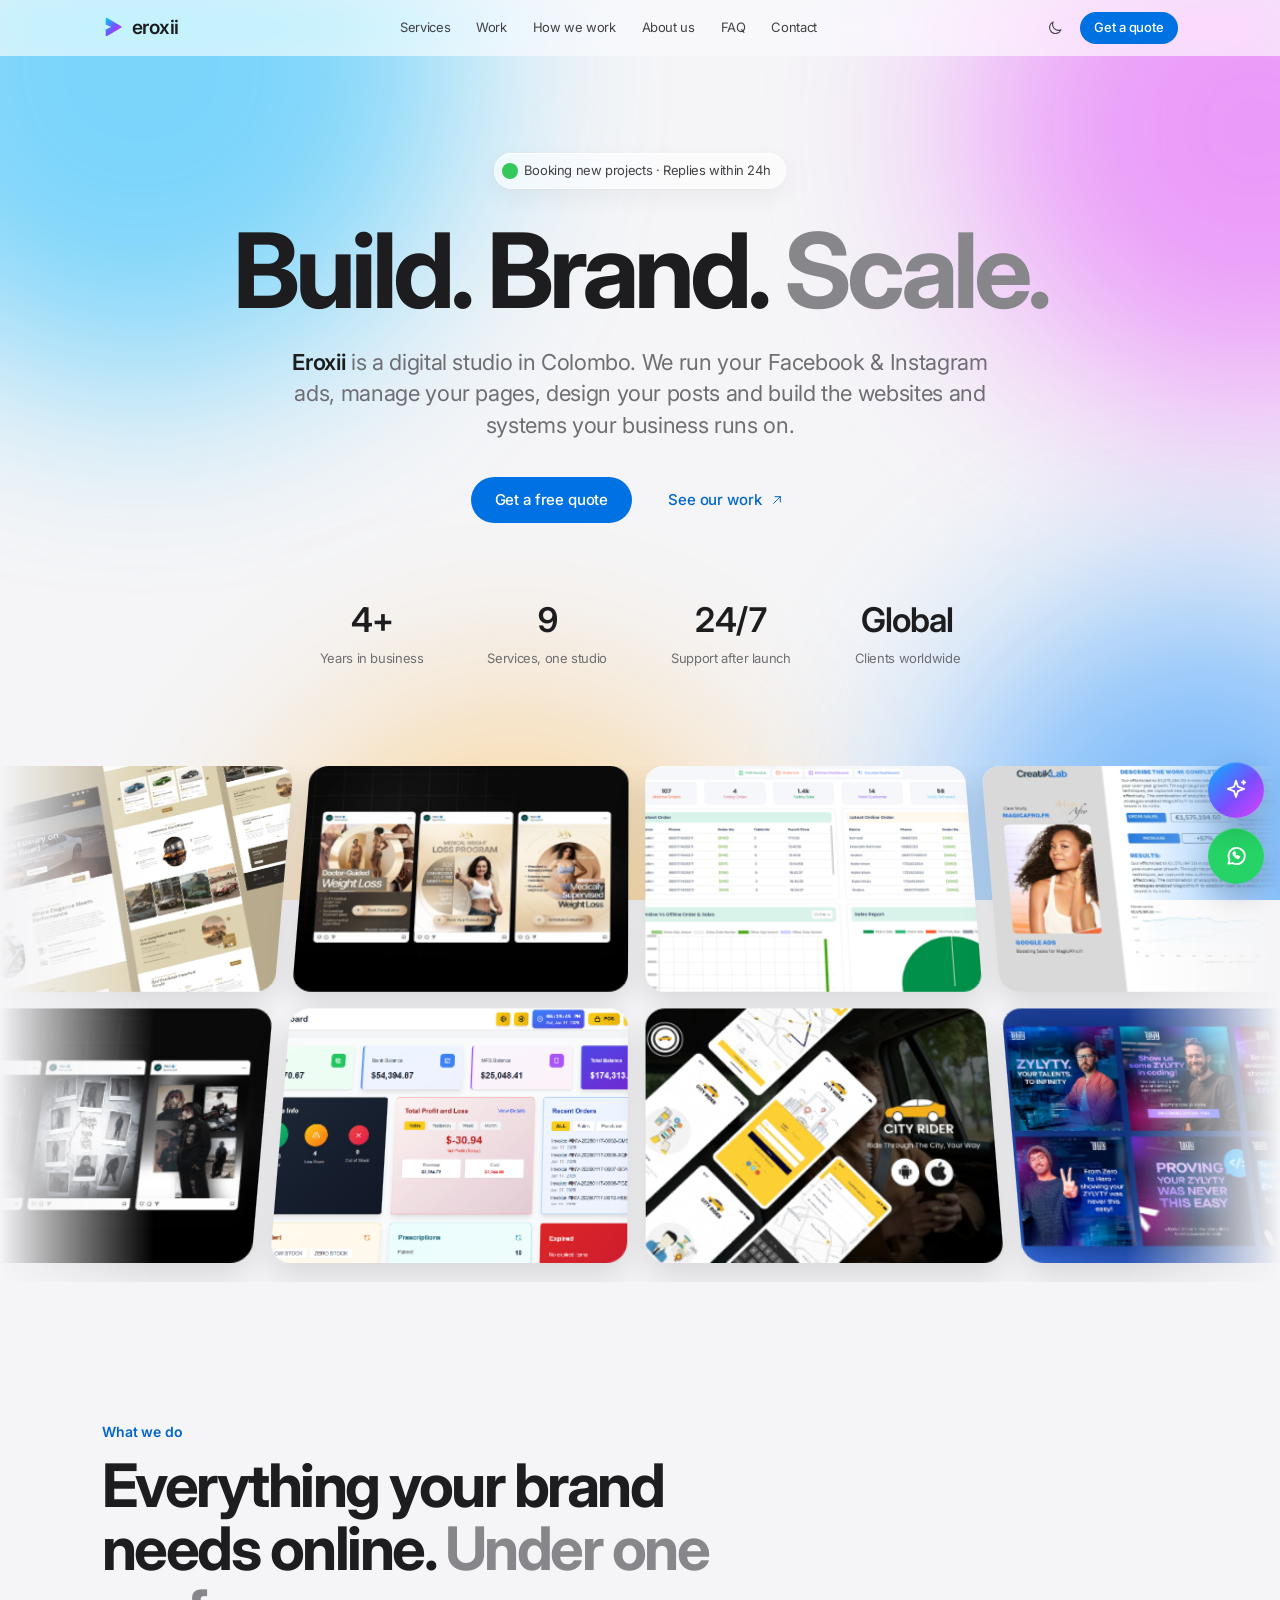
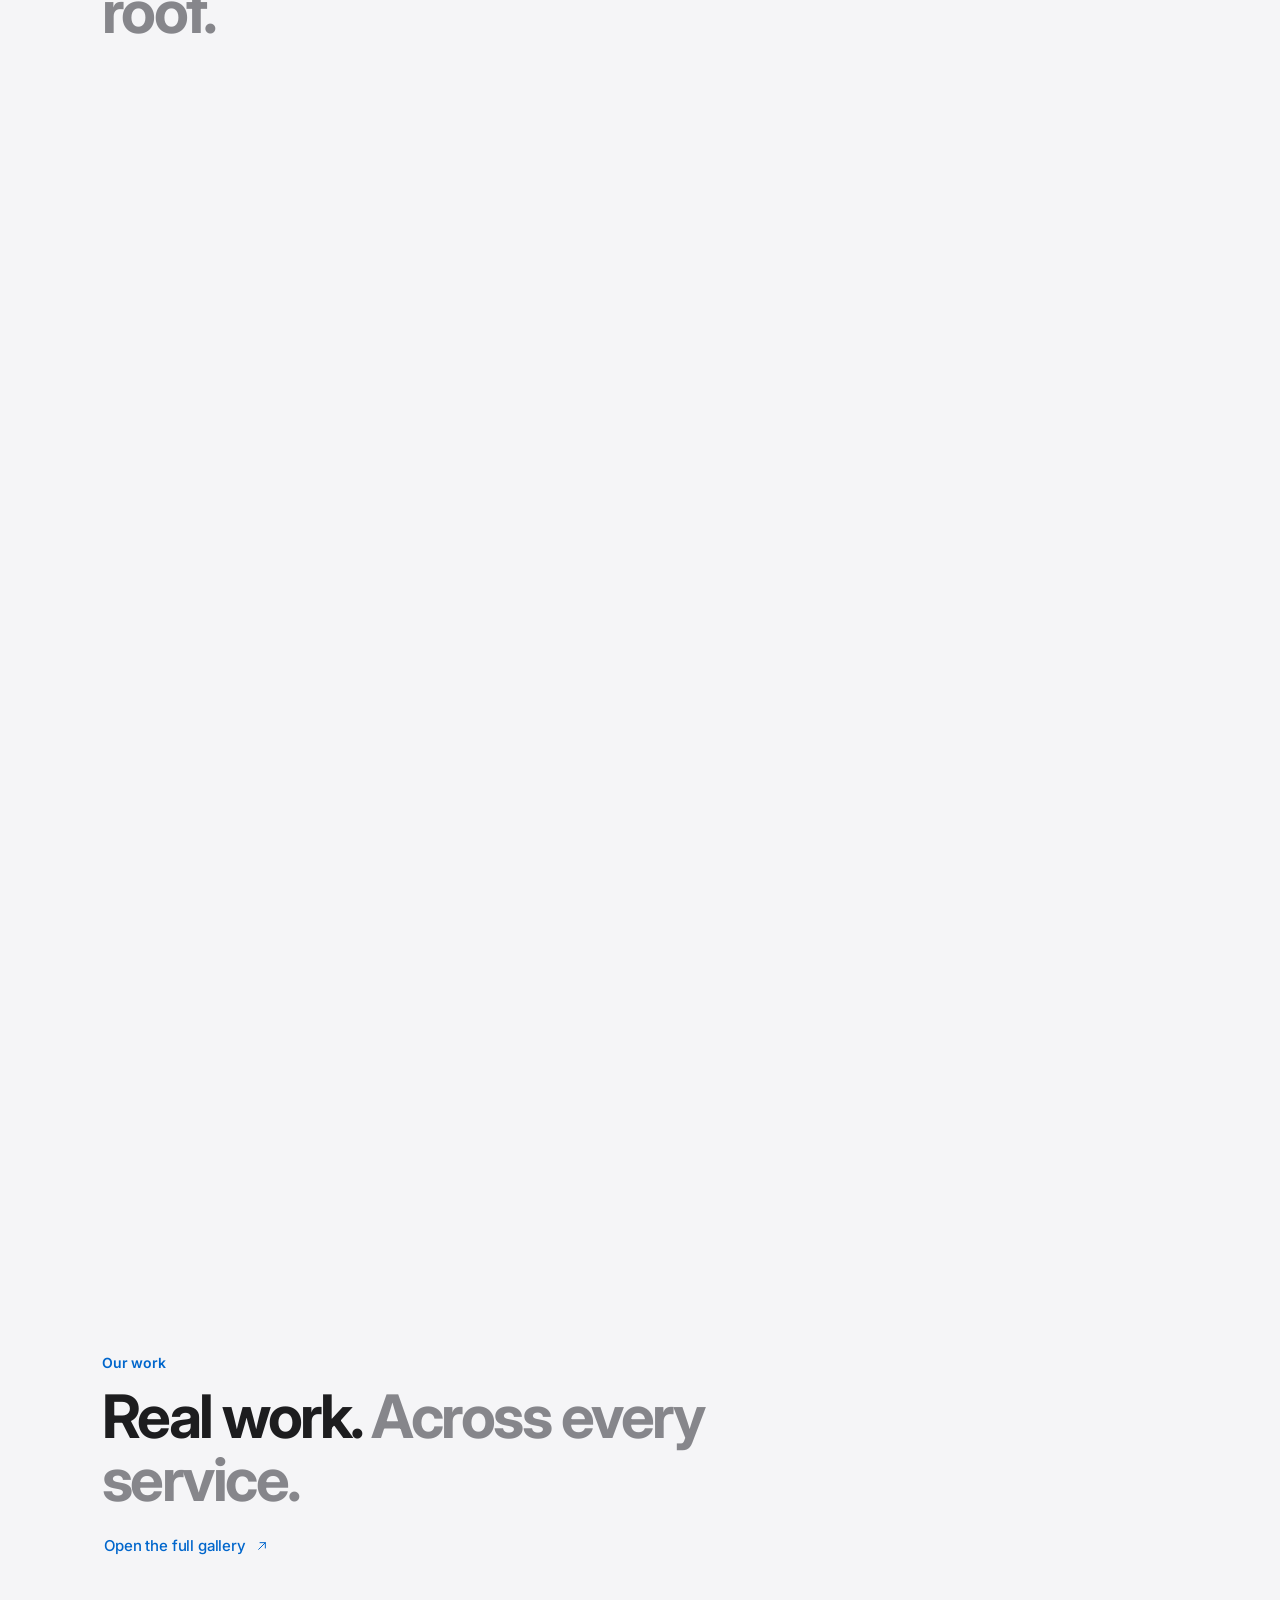
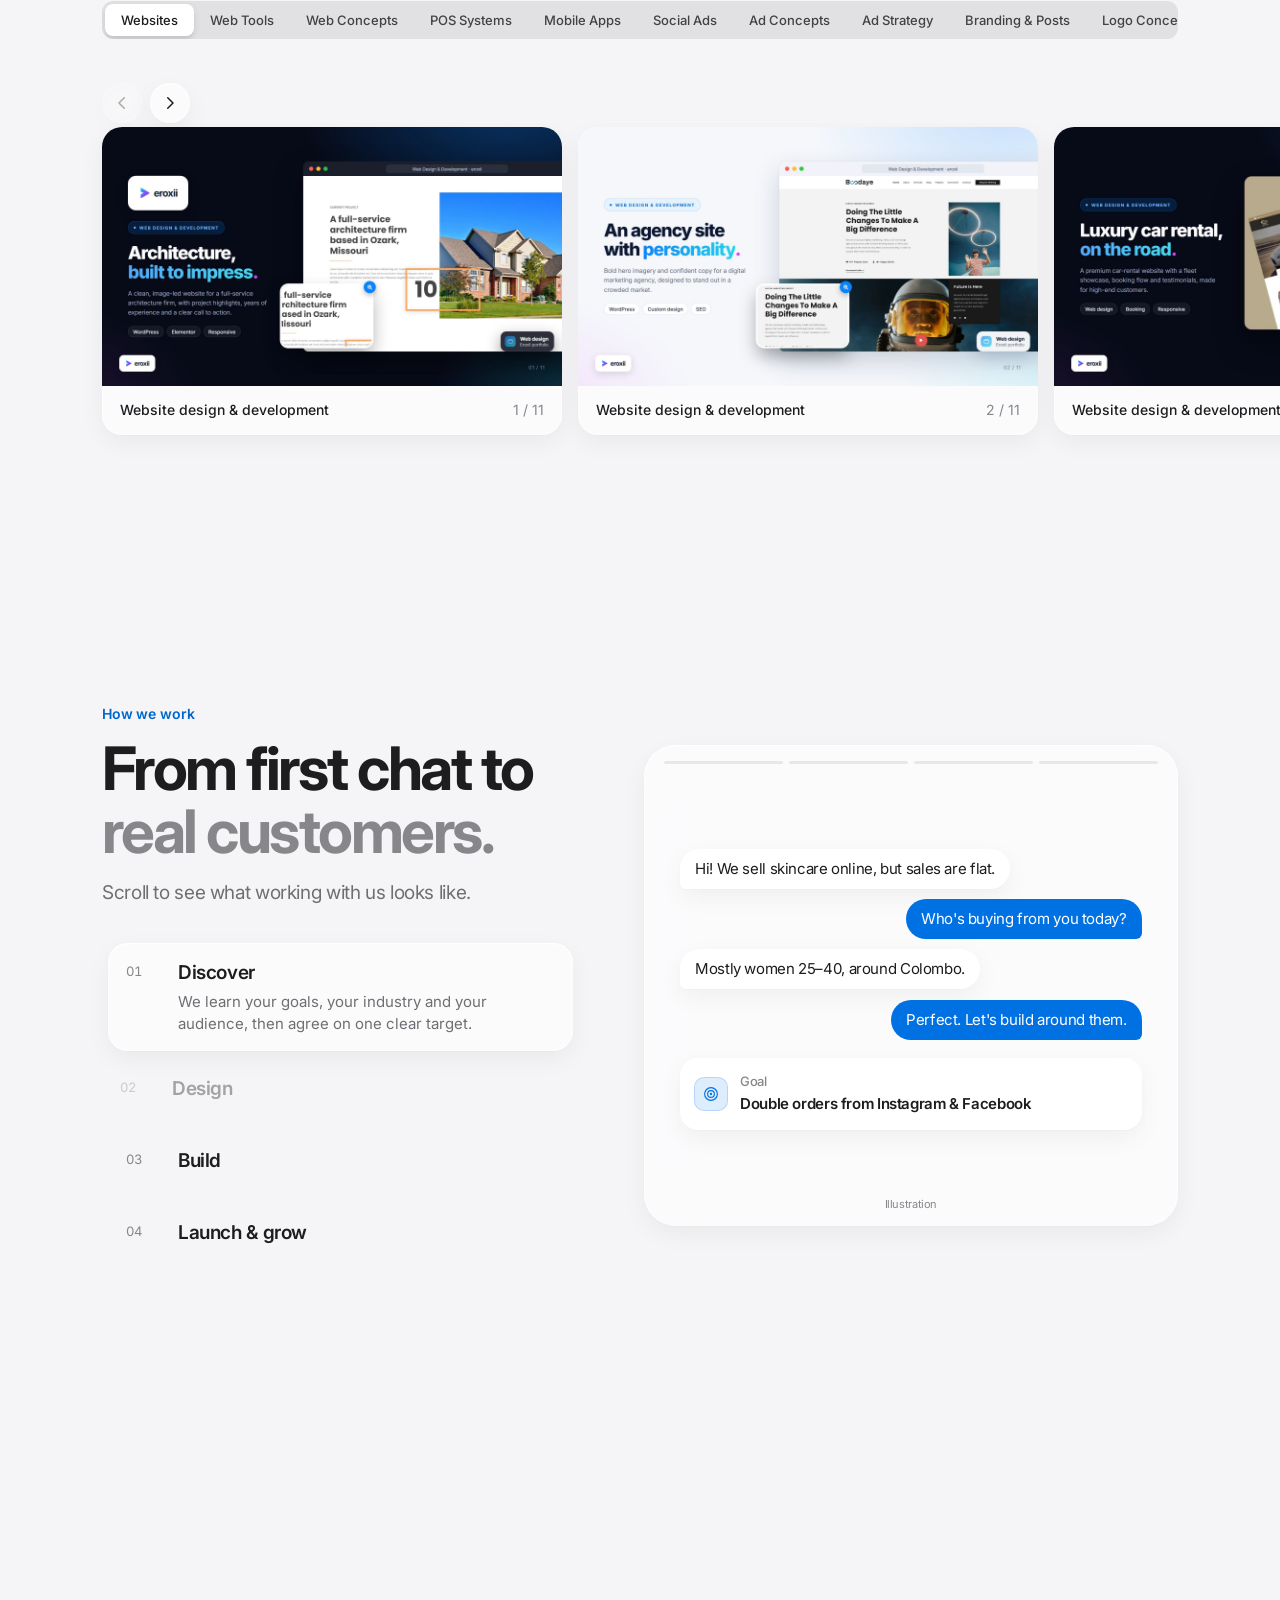
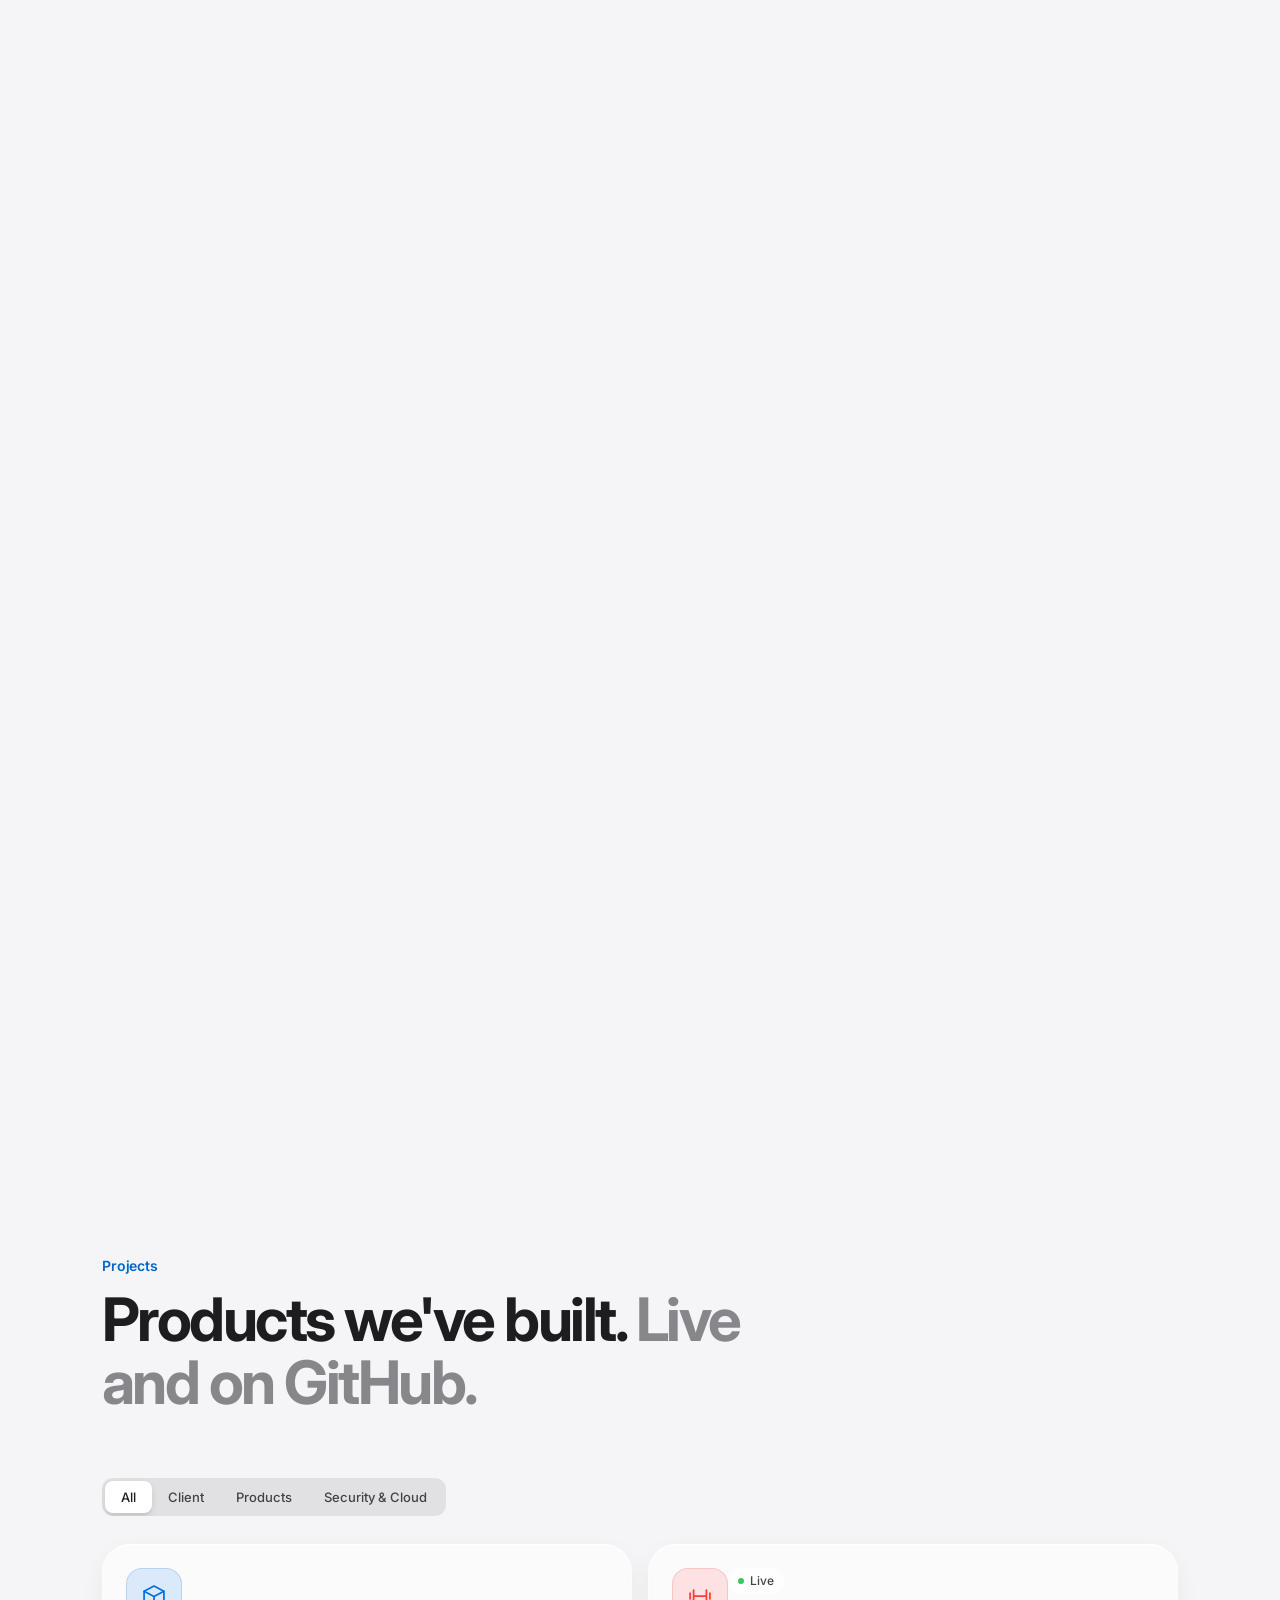
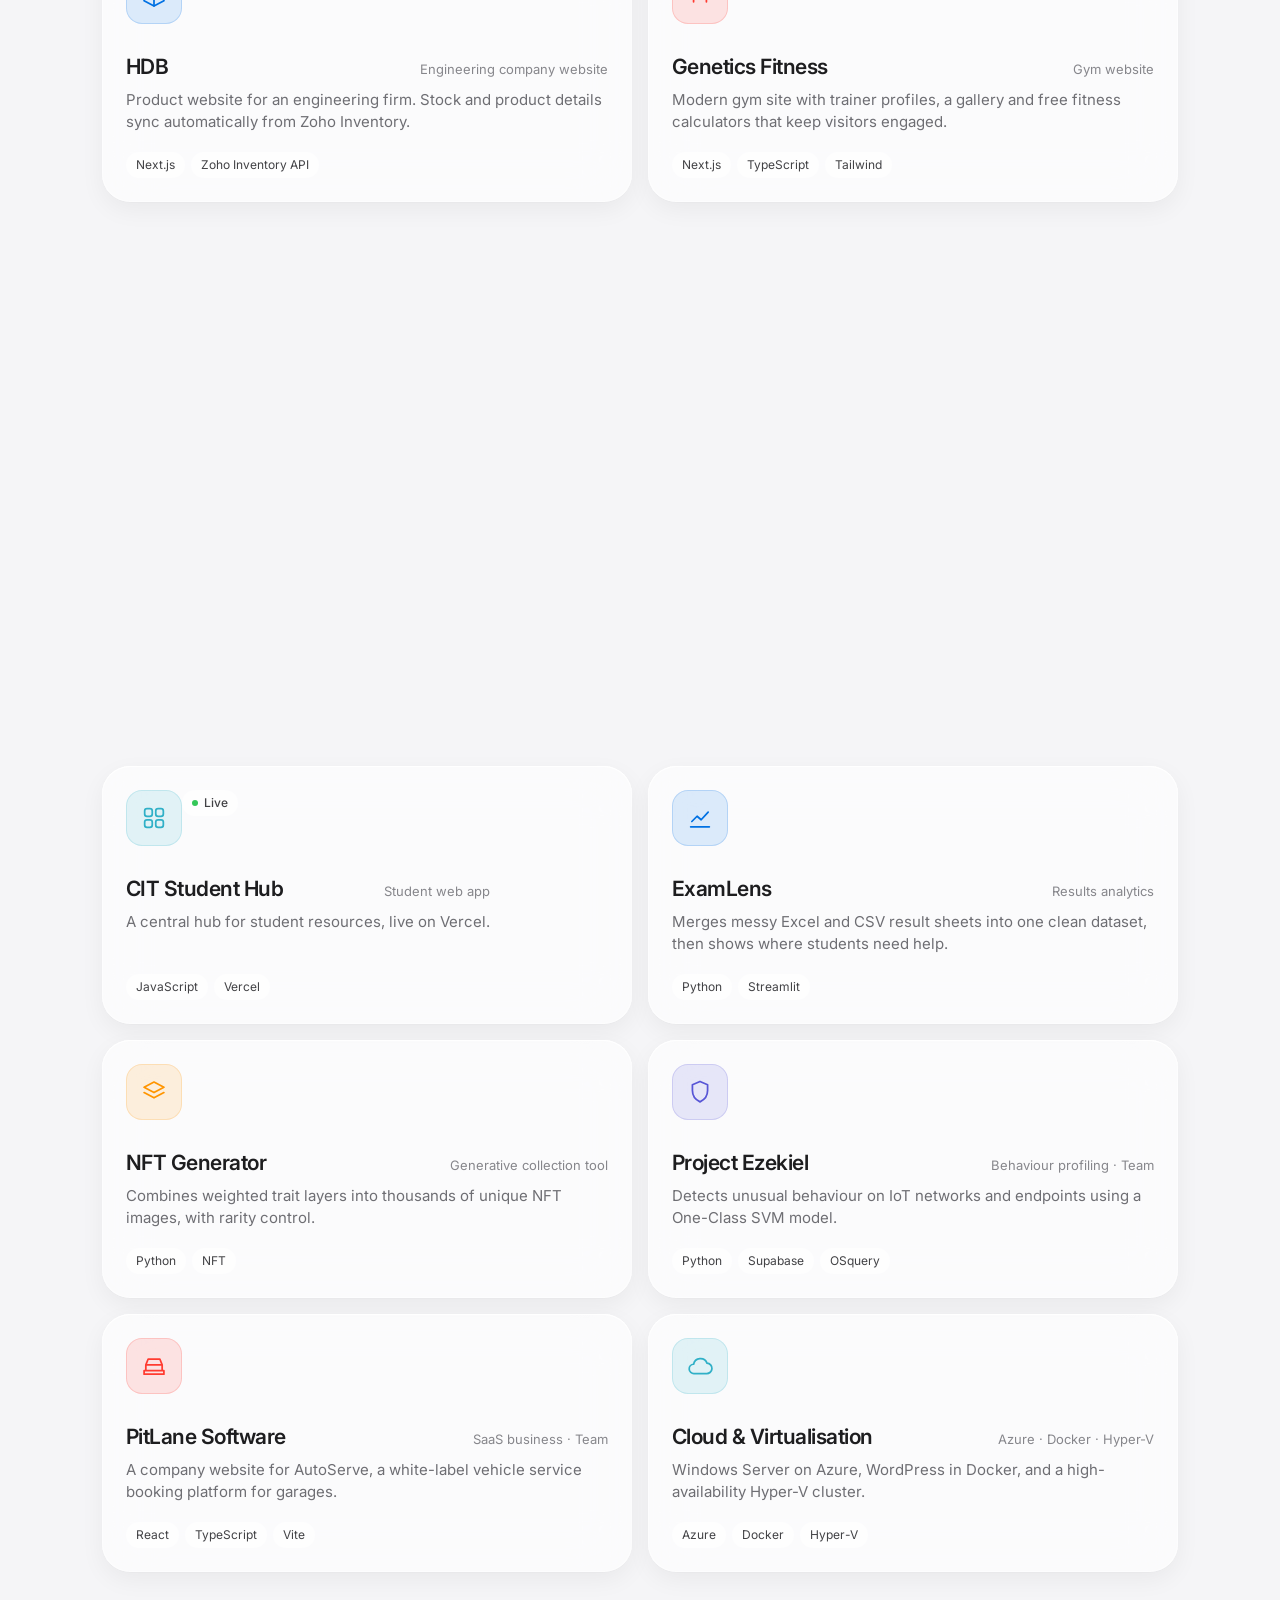
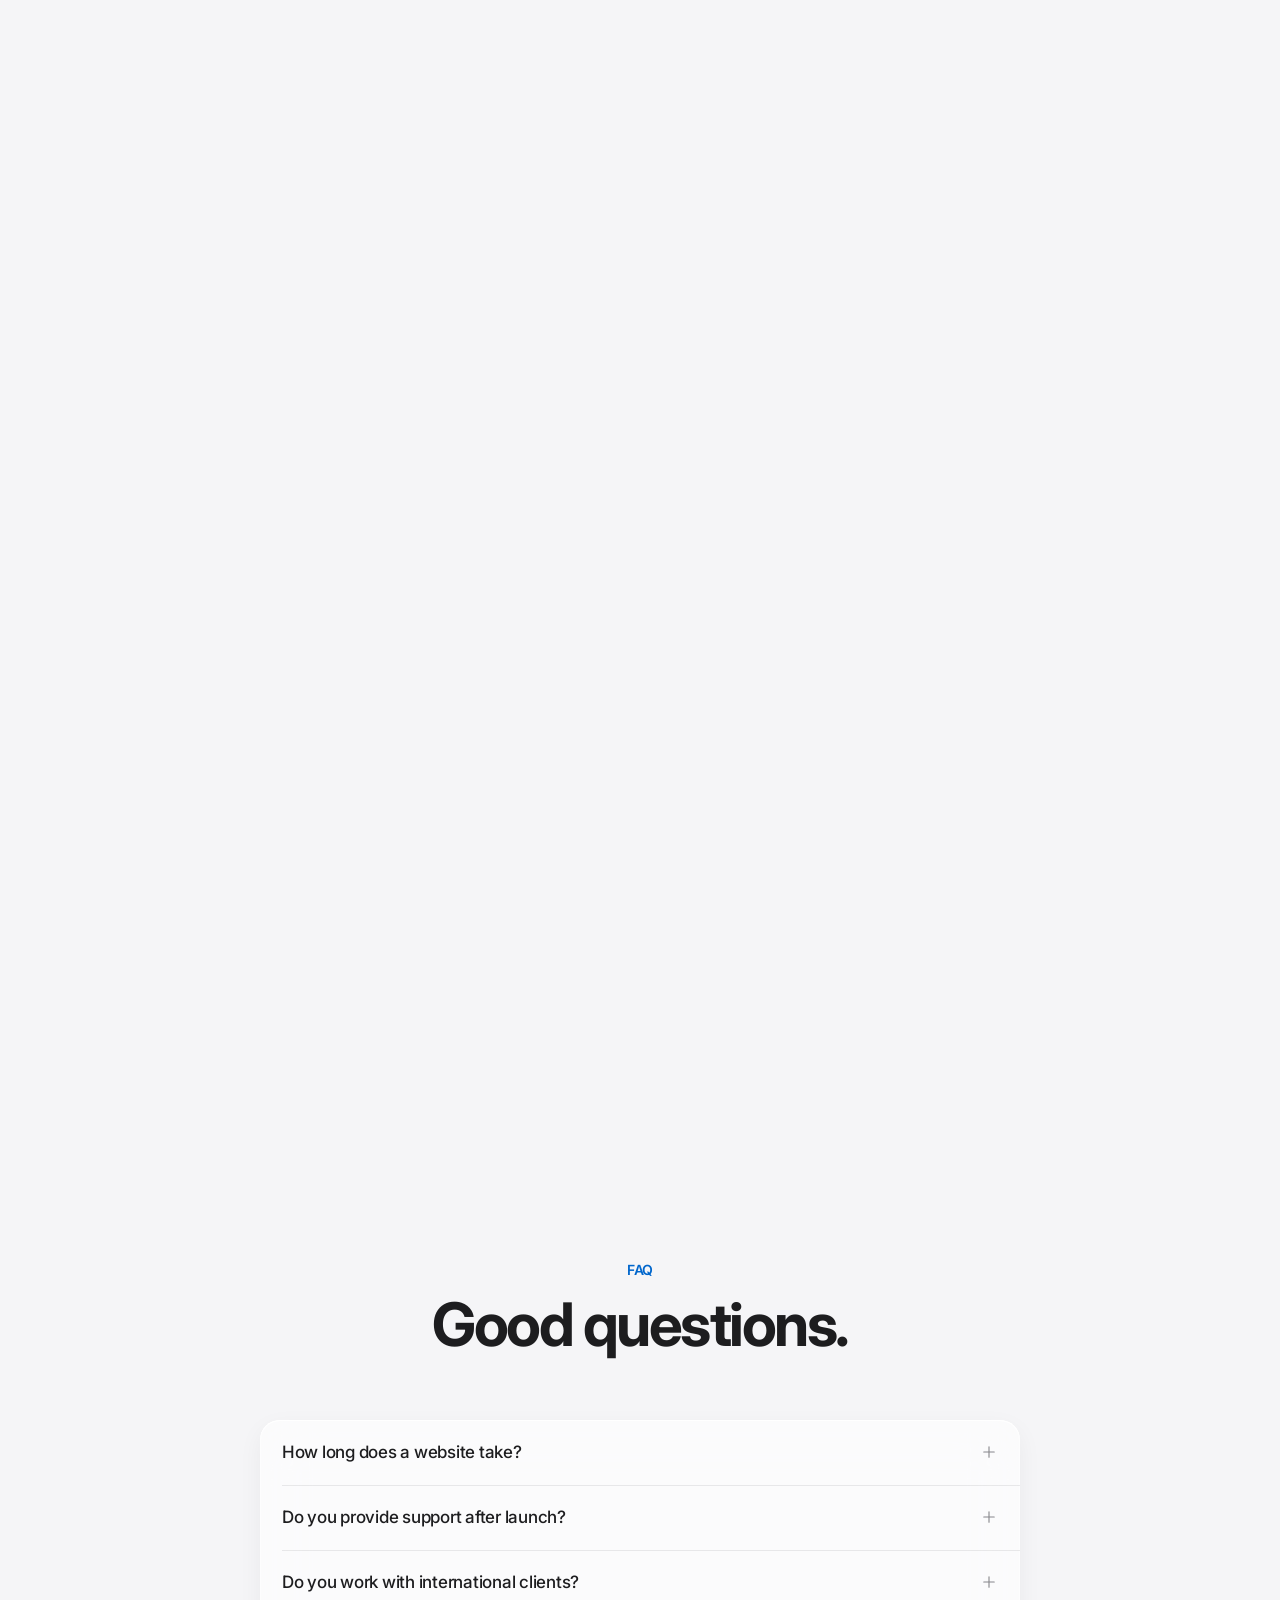
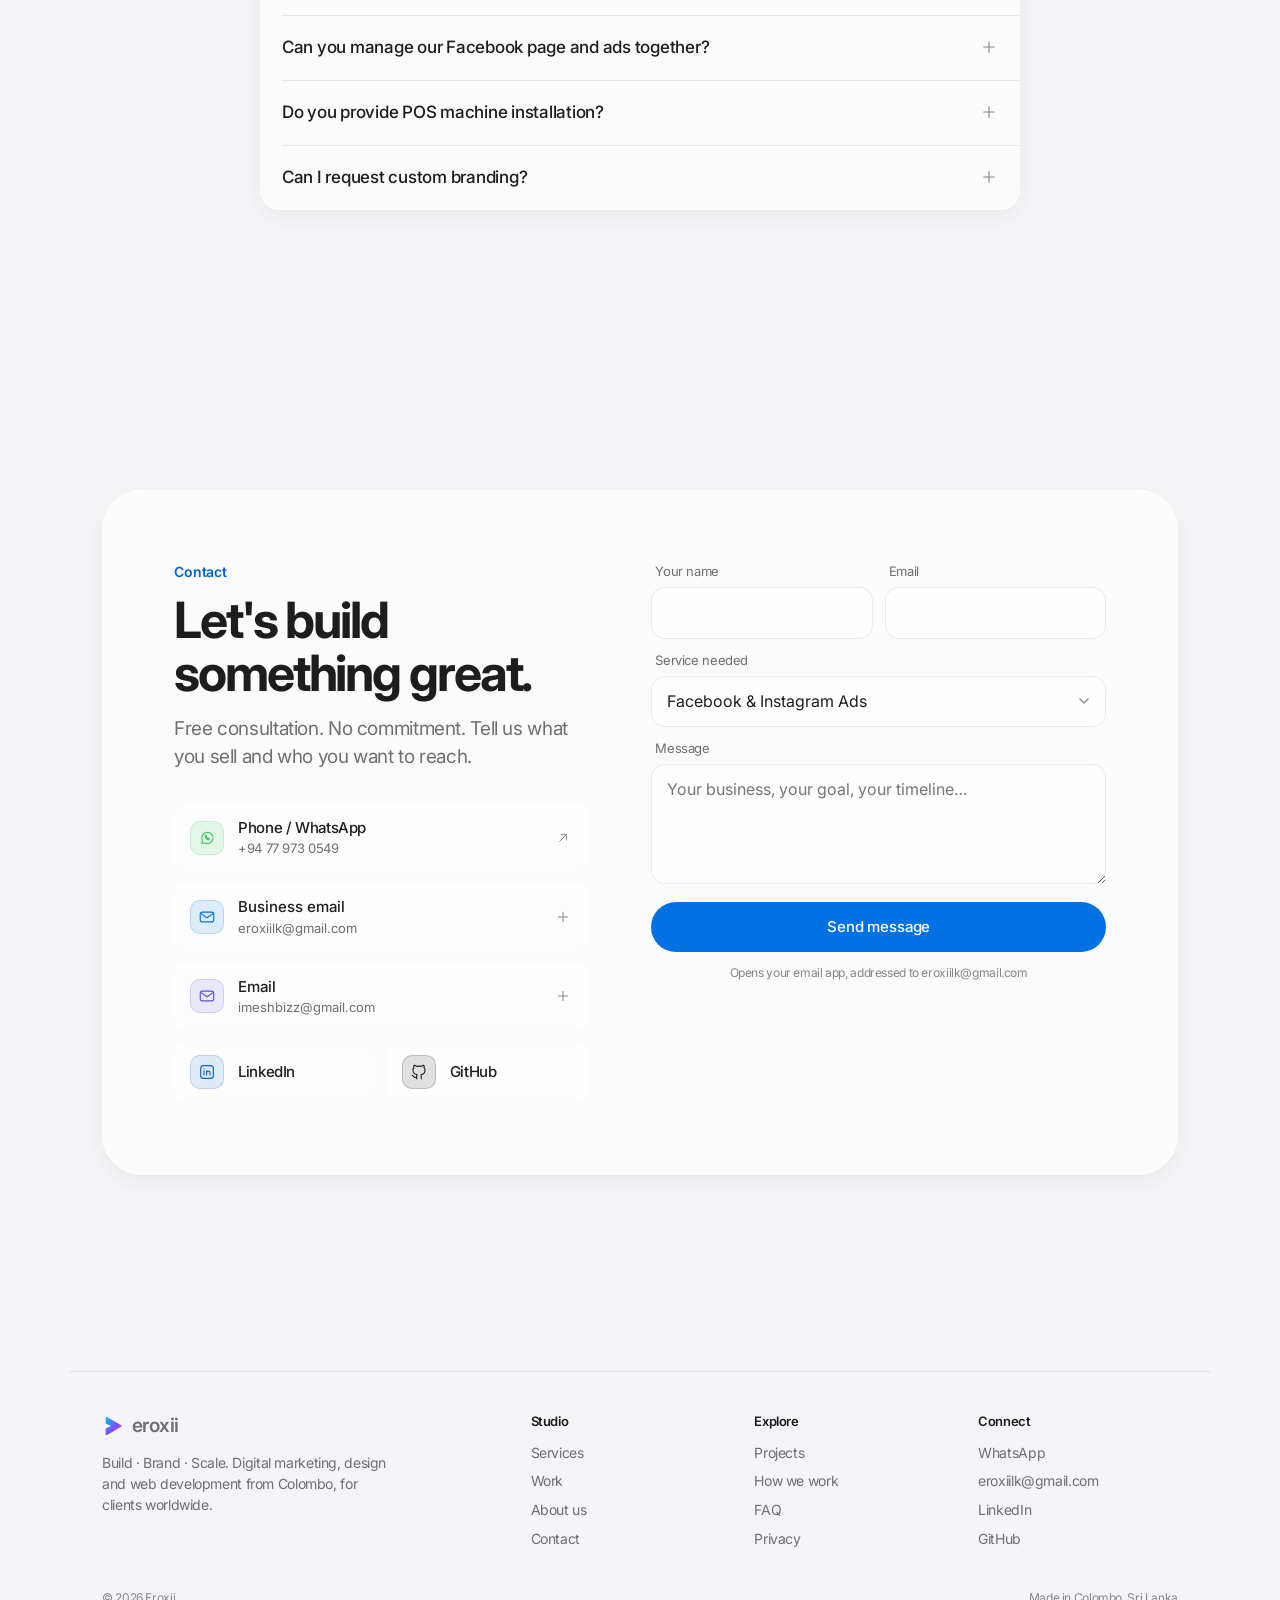
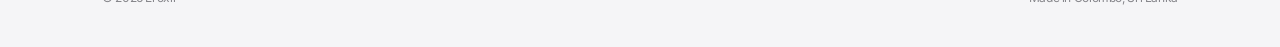
==== index.html @ 6b7e66dc "Use Eroxii as the name across the site; founder details only on About" ====
<!doctype html>
<html lang="en">
<head>
<meta charset="utf-8">
<meta name="viewport" content="width=device-width, initial-scale=1, viewport-fit=cover">
<title>Eroxii — Digital Studio, Colombo</title>
<meta name="description" content="Eroxii Digital Studio. Meta ads, Facebook page management, social media, post design, websites, POS systems and web tools. Colombo, Sri Lanka. Clients worldwide.">
<meta name="theme-color" content="#f5f5f7" media="(prefers-color-scheme: light)">
<meta name="theme-color" content="#000000" media="(prefers-color-scheme: dark)">
<link rel="preconnect" href="https://fonts.googleapis.com">
<link rel="preconnect" href="https://fonts.gstatic.com" crossorigin>
<link href="https://fonts.googleapis.com/css2?family=Inter:wght@400;500;600;700&display=swap" rel="stylesheet">
<link rel="stylesheet" href="assets/site.css">
</head>
<body data-page="index">
<script src="assets/shell.js"></script>
<main id="top">
  <section class="hero" style="padding-bottom:0">
    <div class="wrap">
      <div class="status g r"><span class="dot"></span>Booking new projects · Replies within 24h</div>
      <h1 id="headline" aria-label="Build. Brand. Scale.">Build. Brand. <span class="soft">Scale.</span></h1>
      <p class="lede r" style="--d:4"><b style="color:var(--ink);font-weight:600">Eroxii</b> is a digital studio in Colombo. We run your Facebook &amp; Instagram ads, manage your pages, design your posts and build the websites and systems your business runs on.</p>
      <div class="ctas r" style="--d:5">
        <a href="#contact" class="btn btn-primary">Get a free quote</a>
        <a href="#work" class="btn btn-ghost">See our work <svg class="i"><use href="#i-arrow"/></svg></a>
      </div>
      <div class="trust r" style="--d:6">
        <div><b data-count="4" data-suffix="+">0</b><span>Years in business</span></div>
        <div><b data-count="9">0</b><span>Services, one studio</span></div>
        <div><b>24/7</b><span>Support after launch</span></div>
        <div><b>Global</b><span>Clients worldwide</span></div>
      </div>
    </div>
    <div class="reel r" style="--d:7" aria-hidden="true"><div class="reel-in"><div class="track" id="t1"></div><div class="track rev" id="t2"></div></div></div>
  </section>

  <section id="services">
    <div class="wrap">
      <div class="head">
        <p class="eyebrow r">What we do</p>
        <h2 class="h2 r" style="--d:1">Everything your brand needs online. <span class="soft">Under one roof.</span></h2>
      </div>
      <div class="services" id="svcs"></div>
      <div class="ctas r" style="margin-top:32px"><a class="btn btn-ghost" href="services.html">Explore all services <svg class="i"><use href="#i-arrow"/></svg></a></div>
    </div>
  </section>

  <section id="work" style="padding-bottom:clamp(40px,6vw,80px)">
    <div class="wrap">
      <div class="head" style="margin-bottom:32px">
        <p class="eyebrow r">Our work</p>
        <h2 class="h2 r" style="--d:1">Real work. <span class="soft">Across every service.</span></h2>
        <a class="btn btn-ghost r" style="--d:2;margin:12px 0 0 -22px" href="work.html">Open the full gallery <svg class="i"><use href="#i-arrow"/></svg></a>
      </div>
      <div class="work-bar r" style="--d:2">
        <div class="seg" role="group" aria-label="Work category" id="wseg"><span class="thumb" aria-hidden="true"></span></div>
        <div class="gal-nav"><button class="round g" id="gprev" aria-label="Previous"><svg class="i"><use href="#i-chev-l"/></svg></button><button class="round g" id="gnext" aria-label="Next"><svg class="i"><use href="#i-chev-r"/></svg></button></div>
      </div>
      <div class="subseg" id="subseg" role="group" aria-label="Industry"></div>
    </div>
    <div class="gal" id="gal" tabindex="0" aria-label="Work gallery"></div>
  </section>

  <section id="process" class="proc" style="padding:0">
    <div class="proc-stick">
      <div class="wrap proc-grid">
        <div>
          <div class="head" style="margin-bottom:0">
            <p class="eyebrow">How we work</p>
            <h2 class="h2">From first chat to <span class="soft">real customers.</span></h2>
            <p class="sub">Scroll to see what working with us looks like.</p>
          </div>
          <div class="psteps" id="psteps">
            <button class="pstep on" data-s="0"><span class="n">01</span><div><h4>Discover</h4><p>We learn your goals, your industry and your audience, then agree on one clear target.</p></div></button>
            <button class="pstep" data-s="1"><span class="n">02</span><div><h4>Design</h4><p>Brand look, posts, ad creatives and page layouts, all shaped for your customer.</p></div></button>
            <button class="pstep" data-s="2"><span class="n">03</span><div><h4>Build</h4><p>Websites, POS systems, tracking and campaigns, built properly and tested before launch.</p></div></button>
            <button class="pstep" data-s="3"><span class="n">04</span><div><h4>Launch &amp; grow</h4><p>We go live, watch the numbers and keep optimising every month.</p></div></button>
          </div>
        </div>

        <div class="device g" id="device" aria-hidden="true">
          <div class="bars"><i><b></b></i><i><b></b></i><i><b></b></i><i><b></b></i></div>

          <div class="layer on" data-s="0">
            <div class="chat">
              <div class="bub them pop" style="--i:0">Hi! We sell skincare online, but sales are flat.</div>
              <div class="bub me pop" style="--i:1">Who's buying from you today?</div>
              <div class="bub them pop" style="--i:2">Mostly women 25–40, around Colombo.</div>
              <div class="bub me pop" style="--i:3">Perfect. Let's build around them.</div>
              <div class="goal pop" style="--i:4"><span class="ic sm" style="--c:var(--blue)"><svg class="i"><use href="#i-target"/></svg></span><div><b>Goal</b><span>Double orders from Instagram &amp; Facebook</span></div></div>
            </div>
          </div>

          <div class="layer" data-s="1">
            <div class="dz">
              <div class="mock">
                <div style="display:flex;gap:6px;align-items:center"><span class="sk paint" style="--to:var(--pink);--i:0;width:16px;height:16px;border-radius:50%"></span><span class="sk" style="width:50%;height:8px"></span></div>
                <div class="sk img paint" style="--to:linear-gradient(135deg,#ffd1dc,#ff9fb5);--i:1;background-image:none"></div>
                <span class="sk paint" style="--to:var(--ink);--i:2;width:80%"></span>
                <span class="sk" style="width:60%"></span>
                <span class="sk cta paint" style="--to:var(--pink);--i:3"></span>
              </div>
              <div class="mock site">
                <div style="display:flex;gap:6px"><span class="sk paint" style="--to:var(--ink);--i:1;width:18%"></span><span class="sk" style="width:12%;margin-left:auto"></span><span class="sk" style="width:12%"></span></div>
                <div class="sk img paint" style="--to:#ffe4ea;--i:2"></div>
                <span class="sk paint" style="--to:var(--ink);--i:3;width:70%;height:14px"></span>
                <span class="sk cta paint" style="--to:var(--blue);--i:4;width:34%"></span>
                <div class="row3"><span class="sk paint" style="--to:#ffd1dc;--i:5"></span><span class="sk paint" style="--to:#ffe8c7;--i:6"></span><span class="sk paint" style="--to:#d9ecff;--i:7"></span></div>
              </div>
            </div>
            <div class="swatches">
              <i class="pop" style="--c:#ff2d55;--i:3"></i><i class="pop" style="--c:#ffd1dc;--i:3.4"></i><i class="pop" style="--c:#1d1d1f;--i:3.8"></i><i class="pop" style="--c:#0071e3;--i:4.2"></i>
              <span class="pop" style="--i:4.6">Aa</span><em class="pop" style="--i:5">Brand kit ready</em>
            </div>
          </div>

          <div class="layer" data-s="2">
            <div class="bz">
              <div class="code">
                <span class="ln" style="--i:0;--w:46%;--c:#ff7ab2"></span><span class="ln" style="--i:1;--w:72%;--c:#6bdfff"></span>
                <span class="ln" style="--i:2;--w:58%;--c:#d9c97c"></span><span class="ln" style="--i:3;--w:84%;--c:#a167e6"></span>
                <span class="ln" style="--i:4;--w:38%;--c:#6bdfff"></span><span class="ln" style="--i:5;--w:66%;--c:#ff7ab2"></span>
                <span class="ln" style="--i:6;--w:52%;--c:#7ddc8a"></span><span class="ln" style="--i:7;--w:76%;--c:#d9c97c"></span>
                <span class="ln" style="--i:8;--w:44%;--c:#a167e6"></span><span class="ln" style="--i:9;--w:62%;--c:#6bdfff"></span>
              </div>
              <div class="checks">
                <div class="ck" style="--i:0"><span class="c" style="--i:0"><svg class="i"><use href="#i-check"/></svg></span>Mobile-ready site</div>
                <div class="ck" style="--i:1"><span class="c" style="--i:1"><svg class="i"><use href="#i-check"/></svg></span>Meta Pixel live</div>
                <div class="ck" style="--i:2"><span class="c" style="--i:2"><svg class="i"><use href="#i-check"/></svg></span>Fast &amp; secure</div>
                <div class="ck" style="--i:3"><span class="c" style="--i:3"><svg class="i"><use href="#i-check"/></svg></span>Ads approved</div>
              </div>
            </div>
            <div class="prog"><b></b></div>
          </div>

          <div class="layer" data-s="3">
            <div class="notif pop" style="--i:0"><span class="ic sm" style="--c:var(--green)"><svg class="i"><use href="#i-bag"/></svg></span><div class="t"><b>New order</b><span>Rs 8,400 · from your Instagram ad</span></div><em>now</em></div>
            <div class="notif pop" style="--i:1"><span class="ic sm" style="--c:var(--blue)"><svg class="i"><use href="#i-chat"/></svg></span><div class="t"><b>New message</b><span>"Do you deliver to Kandy?"</span></div><em>1m</em></div>
            <div class="chartc pop" style="--i:0">
              <div class="top"><b id="grow">+0%</b><span>Orders this month</span></div>
              <svg viewBox="0 0 300 90" preserveAspectRatio="none"><path class="a" d="M0 80 C40 78 60 70 90 66 S150 58 180 44 S240 24 300 8 V90 H0Z"/><path class="l" d="M0 80 C40 78 60 70 90 66 S150 58 180 44 S240 24 300 8"/></svg>
            </div>
          </div>
          <p class="dev-label">Illustration</p>
        </div>
      </div>
    </div>
  </section>

  <section id="projects">
    <div class="wrap">
      <div class="head">
        <p class="eyebrow r">Projects</p>
        <h2 class="h2 r" style="--d:1">Products we've built. <span class="soft">Live and on GitHub.</span></h2>
      </div>
      <div class="seg r" role="group" aria-label="Filter projects" id="pseg"><span class="thumb" aria-hidden="true"></span>
        <button aria-pressed="true" data-f="all">All</button><button aria-pressed="false" data-f="client">Client</button><button aria-pressed="false" data-f="product">Products</button><button aria-pressed="false" data-f="security">Security &amp; Cloud</button>
      </div>
      <div class="work" id="grid"></div>
    </div>
  </section>

  <section id="about">
    <div class="wrap about">
      <div class="about-text">
        <p class="eyebrow r">About</p>
        <h2 class="h2 r" style="--d:1">Marketing sense. <span class="soft">Engineering discipline.</span></h2>
        <p class="r" style="--d:2" >Since 2021 I've worked directly with business owners. <strong>I plan and run their ad campaigns, manage their pages, design their content and build their websites and systems.</strong> Every project runs from the first call through delivery and ongoing support.</p>
        <p class="r" style="--d:3">Security is built into every project, so <strong>everything we ship is fast, secure and built to last.</strong></p>
        <div class="r" style="--d:4;margin-top:32px">
          <p class="group-label">Toolkit</p>
          <div class="skills" id="skills"></div>
        </div>
      </div>
      <div>
        <p class="group-label r">Experience</p>
        <div class="group g r" style="--d:1">
          <div class="row"><span class="ic sm" style="--c:var(--blue)"><svg class="i"><use href="#i-target"/></svg></span><div class="t"><b>Eroxii studio</b><span>Digital marketing &amp; web solutions</span></div><span class="v">2021 – Now</span></div>
        </div>
        <p class="group-label r">Based in</p>
        <div class="group g r" style="--d:3">
          <div class="row"><span class="ic sm" style="--c:var(--green)"><svg class="i"><use href="#i-pin"/></svg></span><div class="t"><b>Colombo, Sri Lanka</b><span>Working with clients worldwide</span></div><span class="v">GMT+5:30</span></div>
        </div>
        <a class="group g r" style="--d:4;display:flex;align-items:center;gap:14px;padding:12px 16px" href="about.html#team-section">
          <img src="images/logo.png" alt="" width="52" height="52" style="width:52px;height:52px;border-radius:50%;object-fit:cover">
          <div class="t" style="flex:1"><b style="display:block;font-size:15px;font-weight:600">Meet the team</b><span style="font-size:13px;color:var(--muted)">The people behind Eroxii</span></div>
          <svg class="i" style="width:18px;height:18px;color:var(--faint)"><use href="#i-arrow"/></svg>
        </a>
      </div>
    </div>
  </section>

  <section id="faq">
    <div class="wrap">
      <div class="head center">
        <p class="eyebrow r">FAQ</p>
        <h2 class="h2 r" style="--d:1">Good questions.</h2>
      </div>
      <div class="faq g r" style="--d:2" id="faqs"></div>
    </div>
  </section>

  <section id="contact">
    <div class="wrap">
      <div class="contact g r">
        <div>
          <p class="eyebrow">Contact</p>
          <h2 class="h2">Let's build something great.</h2>
          <p class="sub">Free consultation. No commitment. Tell us what you sell and who you want to reach.</p>
          <div class="tiles">
            <a class="tile" href="https://wa.me/94779730549" target="_blank" rel="noopener"><span class="ic sm" style="--c:var(--green)"><svg class="i"><use href="#i-wa"/></svg></span><div class="t"><b>Phone / WhatsApp</b><span>+94 77 973 0549</span></div><svg class="i"><use href="#i-arrow"/></svg></a>
            <button class="tile" data-copy="eroxiilk@gmail.com"><span class="ic sm" style="--c:var(--blue)"><svg class="i"><use href="#i-mail"/></svg></span><div class="t"><b>Business email</b><span>eroxiilk@gmail.com</span></div><svg class="i"><use href="#i-plus"/></svg></button>
            <button class="tile" data-copy="imeshbizz@gmail.com"><span class="ic sm" style="--c:var(--indigo)"><svg class="i"><use href="#i-mail"/></svg></span><div class="t"><b>Email</b><span>imeshbizz@gmail.com</span></div><svg class="i"><use href="#i-plus"/></svg></button>
            <div style="display:grid;grid-template-columns:1fr 1fr;gap:10px">
              <a class="tile" href="https://www.linkedin.com/in/imesh-samintha/" target="_blank" rel="noopener"><span class="ic sm" style="--c:#0a66c2"><svg class="i"><use href="#i-in"/></svg></span><div class="t"><b>LinkedIn</b></div></a>
              <a class="tile" href="https://github.com/imalk22" target="_blank" rel="noopener"><span class="ic sm" style="--c:var(--ink)"><svg class="i"><use href="#i-gh"/></svg></span><div class="t"><b>GitHub</b></div></a>
            </div>
          </div>
        </div>
        <form id="form" novalidate>
          <div class="two">
            <div class="field"><label for="f-name">Your name</label><input id="f-name" name="name" autocomplete="name" required></div>
            <div class="field"><label for="f-email">Email</label><input id="f-email" name="email" type="email" autocomplete="email" required></div>
          </div>
          <div class="field"><label for="f-svc">Service needed</label>
            <select id="f-svc" name="service"></select></div>
          <div class="field"><label for="f-msg">Message</label><textarea id="f-msg" name="message" placeholder="Your business, your goal, your timeline…" required></textarea></div>
          <button class="btn btn-primary" type="submit">Send message</button>
          <p class="note">Opens your email app, addressed to eroxiilk@gmail.com</p>
        </form>
      </div>
    </div>
  </section>
</main>

<div class="scrim" id="scrim"></div>
<div class="sheet" id="sheet" role="dialog" aria-modal="true" aria-labelledby="sheetTitle"></div>
<div class="lb" id="lb" role="dialog" aria-modal="true" aria-label="Image viewer">
  <button class="round x" id="lbx" aria-label="Close"><svg class="i"><use href="#i-x"/></svg></button>
  <button class="round prev" id="lbp" aria-label="Previous image"><svg class="i"><use href="#i-chev-l"/></svg></button>
  <button class="round next" id="lbn" aria-label="Next image"><svg class="i"><use href="#i-chev-r"/></svg></button>
  <figure><img id="lbimg" alt=""><figcaption id="lbcap"></figcaption></figure>
</div>
<script src="assets/data.js"></script>
<script>
/* Headline word reveal */
(function split(node){[...node.childNodes].forEach(n=>{if(n.nodeType===3){const f=document.createDocumentFragment();n.textContent.split(/(\s+)/).forEach(w=>{
  if(!w.trim()){f.append(w);return}const s=document.createElement("span");s.className="word";s.setAttribute("aria-hidden","true");s.textContent=w;f.append(s)});n.replaceWith(f)}else split(n)})})($("#headline"));
$$("#headline .word").forEach((w,i)=>w.style.transitionDelay=(120+i*110)+"ms");

/* Render */
const reel=(el,list)=>el.innerHTML=[...list,...list].map(f=>`<img src="images/${f}" alt="" loading="lazy" decoding="async">`).join("");
reel($("#t1"),REEL1);reel($("#t2"),REEL2);
$("#svcs").innerHTML=SERVICES.map((s,i)=>`<article class="svc g r" style="--d:${i%3}"><span class="ic" style="--c:${col(s.c)}">${ico(s.i)}</span><h3>${s.t}</h3><p>${s.d}</p><small>${s.x}</small></article>`).join("");
$("#grid").innerHTML=PROJECTS.map((p,i)=>`<button class="card g r" style="--c:${col(p.c)};--d:${i%2}" data-i="${i}" data-cat="${p.cat}" aria-label="${esc(p.t)}, details">
  <div class="top"><span class="ic">${ico(p.i)}</span>${p.url?`<span class="chip"><span class="dot"></span>Live</span>`:""}</div>
  <div class="card-body"><div class="tt"><h3>${esc(p.t)}</h3><span class="kind">${esc(p.k)}</span></div><p>${esc(p.d)}</p>
  <div class="tags">${p.tags.map(t=>`<span class="tag">${esc(t)}</span>`).join("")}</div></div></button>`).join("");
$("#skills").innerHTML=SKILLS.map(s=>`<span class="skill g">${esc(s)}</span>`).join("");
$("#faqs").innerHTML=FAQ.map(([q,a])=>`<details><summary>${q}${ico("plus")}</summary><div class="ans"><div><p>${a}</p></div></div></details>`).join("");
watch(document);

/* Count-up */
const cio=new IntersectionObserver(es=>es.forEach(e=>{if(!e.isIntersecting)return;cio.unobserve(e.target);const el=e.target,to=+el.dataset.count,suf=el.dataset.suffix||"",t0=performance.now();
  (function tick(t){const k=Math.min(1,(t-t0)/1400),v=1-Math.pow(1-k,4);el.textContent=Math.round(to*v)+suf;if(k<1)requestAnimationFrame(tick)})(t0)}),{threshold:.6});
$$("[data-count]").forEach(el=>cio.observe(el));

/* Segmented control factory */
function segmented(seg,onPick){const thumb=seg.querySelector(".thumb");
  const move=()=>{const b=seg.querySelector('[aria-pressed="true"]');if(b){thumb.style.width=b.offsetWidth+"px";thumb.style.transform=`translateX(${b.offsetLeft}px)`}};
  seg.addEventListener("click",e=>{const b=e.target.closest("button");if(!b)return;seg.querySelectorAll("button").forEach(x=>x.setAttribute("aria-pressed",x===b));move();onPick(b.dataset.f)});
  addEventListener("resize",move);document.fonts&&document.fonts.ready.then(move);setTimeout(move,300);new IntersectionObserver(move).observe(seg);return move}

/* Work gallery */
const gal=$("#gal"),sub=$("#subseg");let current=[];
$("#wseg").insertAdjacentHTML("beforeend",WORK.map((w,i)=>`<button aria-pressed="${i===0}" data-f="${w.k}">${w.t}</button>`).join(""));
function showItems(items){current=items;
  gal.innerHTML=items.map((it,i)=>`<button class="shot g" data-i="${i}" style="transition-delay:${Math.min(i,5)*60}ms"><div class="ph${it.wide?" wide":""}"><img src="${it.src}" alt="${esc(it.cap)}" loading="lazy" decoding="async"></div><div class="cap"><b>${esc(it.cap.split(" · ").pop())}</b><span>${i+1} / ${items.length}</span></div></button>`).join("");
  gal.scrollTo({left:0});requestAnimationFrame(()=>requestAnimationFrame(()=>gal.querySelectorAll(".shot").forEach(s=>s.classList.add("in"))));updNav()}
let curWork;
function pickWork(k){curWork=k;const w=WORK.find(x=>x.k===k);
  if(w.subs){sub.innerHTML=w.subs.map((s,i)=>`<button class="pill g" aria-pressed="${i===0}" data-s="${i}">${s.t}</button>`).join("");sub.style.display="";showItems(w.subs[0].items)}
  else{sub.innerHTML="";sub.style.display="none";showItems(w.items)}}
sub.addEventListener("click",e=>{const b=e.target.closest(".pill");if(!b)return;sub.querySelectorAll(".pill").forEach(x=>x.setAttribute("aria-pressed",x===b));showItems(WORK.find(x=>x.k===curWork).subs[b.dataset.s].items)});
segmented($("#wseg"),pickWork);pickWork("web");
const step=()=>(gal.querySelector(".shot")?.offsetWidth||400)+16;
$("#gprev").onclick=()=>gal.scrollBy({left:-step(),behavior:"smooth"});
$("#gnext").onclick=()=>gal.scrollBy({left:step(),behavior:"smooth"});
function updNav(){$("#gprev").disabled=gal.scrollLeft<8;$("#gnext").disabled=gal.scrollLeft+gal.clientWidth>=gal.scrollWidth-8}
gal.addEventListener("scroll",updNav,{passive:true});

/* Lightbox */
const lb=$("#lb");let li=0,lbFrom;
function lbShow(i){li=(i+current.length)%current.length;const it=current[li];$("#lbimg").src=it.src;$("#lbimg").alt=it.cap;$("#lbcap").innerHTML=`${esc(it.cap)} <span>· ${li+1} of ${current.length}</span>`}
gal.addEventListener("click",e=>{const s=e.target.closest(".shot");if(!s)return;lbFrom=s;lbShow(+s.dataset.i);lb.classList.add("open");document.body.style.overflow="hidden";$("#lbx").focus({preventScroll:true})});
const lbClose=()=>{lb.classList.remove("open");document.body.style.overflow="";lbFrom&&lbFrom.focus({preventScroll:true})};
$("#lbx").onclick=lbClose;$("#lbp").onclick=()=>lbShow(li-1);$("#lbn").onclick=()=>lbShow(li+1);
lb.addEventListener("click",e=>{if(e.target===lb||e.target.tagName==="FIGURE")lbClose()});
let lx=null;lb.addEventListener("touchstart",e=>lx=e.touches[0].clientX,{passive:true});
lb.addEventListener("touchend",e=>{if(lx===null)return;const dx=e.changedTouches[0].clientX-lx;if(Math.abs(dx)>50)lbShow(li+(dx<0?1:-1));lx=null});

/* Process: scroll-driven stages */
const proc=$("#process"),layers=$$(".layer"),psteps=$$(".pstep"),bars=$$(".bars b");let stage=0,grown=false;
function setStage(s){if(s===stage)return;stage=s;
  layers.forEach(l=>l.classList.toggle("on",+l.dataset.s===s));psteps.forEach(p=>p.classList.toggle("on",+p.dataset.s===s));
  if(s===3)countGrow()}
function countGrow(){const el=$("#grow"),t0=performance.now();(function tick(t){const k=Math.min(1,Math.max(0,(t-t0-300)/2000)),v=1-Math.pow(1-k,3);el.textContent="+"+Math.round(112*v)+"%";if(k<1&&stage===3)requestAnimationFrame(tick)})(t0)}
function onProc(){const r=proc.getBoundingClientRect(),total=proc.offsetHeight-innerHeight;const p=Math.min(1,Math.max(0,-r.top/total));
  const s=Math.min(3,Math.floor(p*4));setStage(s);bars.forEach((b,i)=>b.style.setProperty("--p",Math.min(1,Math.max(0,p*4-i)).toFixed(3)))}
let ticking=false;addEventListener("scroll",()=>{if(!ticking){ticking=true;requestAnimationFrame(()=>{onProc();ticking=false})}},{passive:true});
psteps.forEach(p=>p.addEventListener("click",()=>{const total=proc.offsetHeight-innerHeight;scrollTo({top:proc.offsetTop+total*(+p.dataset.s+.5)/4,behavior:"smooth"})}));
onProc();

/* Projects filter + sheet */
const pmove=segmented($("#pseg"),f=>{$$(".card").forEach(c=>{const show=f==="all"||c.dataset.cat===f;c.classList.toggle("hide",!show);if(show){c.classList.remove("in");requestAnimationFrame(()=>requestAnimationFrame(()=>c.classList.add("in")))}})});
const sheet=$("#sheet");let lastFocus;
function openSheet(p){lastFocus=document.activeElement;sheet.style.setProperty("--c",col(p.c));
  sheet.innerHTML=`<div class="grabber"></div><div class="sheet-in"><div class="sheet-head"><div style="display:flex;gap:16px;align-items:center"><span class="ic" style="--c:${col(p.c)}">${ico(p.i)}</span>
    <div><h3 id="sheetTitle">${esc(p.t)}</h3><p class="kind">${esc(p.k)}</p></div></div><button class="close" aria-label="Close">${ico("x")}</button></div>
    <ul>${p.pts.map(x=>`<li>${esc(x)}</li>`).join("")}</ul><div class="tags" style="padding:0 0 24px">${p.tags.map(t=>`<span class="tag">${esc(t)}</span>`).join("")}</div>
    <div class="sheet-actions">${p.url?`<a class="btn btn-primary" href="${p.url}" target="_blank" rel="noopener">Visit live site ${ico("arrow")}</a>`:""}
    ${p.gh?`<a class="btn btn-ghost" href="https://github.com/imalk22/${p.gh}" target="_blank" rel="noopener">${ico("gh")} View code</a>`:""}
    <a class="btn btn-ghost" href="project.html?p=${p.slug}">Read case study ${ico("arrow")}</a></div></div>`;
  document.body.classList.add("sheet-open");document.body.style.overflow="hidden";sheet.querySelector(".close").onclick=closeSheet;setTimeout(()=>sheet.querySelector(".close").focus({preventScroll:true}),50)}
function closeSheet(){document.body.classList.remove("sheet-open");document.body.style.overflow="";lastFocus&&lastFocus.focus({preventScroll:true})}
$("#grid").addEventListener("click",e=>{const c=e.target.closest(".card");if(c)openSheet(PROJECTS[c.dataset.i])});
$("#scrim").onclick=closeSheet;
sheet.addEventListener("click",e=>{if(e.target.closest('a[href="#contact"]'))closeSheet()});
let y0=null;
sheet.addEventListener("touchstart",e=>{if(sheet.scrollTop<=0)y0=e.touches[0].clientY},{passive:true});
sheet.addEventListener("touchmove",e=>{if(y0===null)return;const dy=Math.max(0,e.touches[0].clientY-y0);sheet.style.transition="none";sheet.style.transform=`translate(-50%,${dy}px)`},{passive:true});
sheet.addEventListener("touchend",e=>{if(y0===null)return;const dy=e.changedTouches[0].clientY-y0;sheet.style.transition="";sheet.style.transform="";y0=null;if(dy>110)closeSheet()});

addEventListener("keydown",e=>{
  if(lb.classList.contains("open")){if(e.key==="Escape")lbClose();if(e.key==="ArrowLeft")lbShow(li-1);if(e.key==="ArrowRight")lbShow(li+1)}
  else if(e.key==="Escape"&&document.body.classList.contains("sheet-open"))closeSheet()});

// Timer, not rAF: hero must reveal even where frames are throttled before first interaction
setTimeout(()=>{document.body.classList.add("loaded");$$(".hero .r").forEach(el=>el.classList.add("in"))},60);
</script>
</body>
</html>
---- assets/site.css ----
/* Palette: Apple system neutrals + iOS system tints; brand cyan→magenta (from the Eroxii mark) only in the wallpaper + logo. */
:root{
  --bg:#f5f5f7; --surface:#fff; --ink:#1d1d1f; --ink-2:#424245; --muted:#6e6e73; --faint:#86868b;
  --line:rgba(0,0,0,.08); --glass:rgba(250,250,252,.7); --card:rgba(255,255,255,.6);
  --edge:inset 0 1px 0 rgba(255,255,255,.9),inset 0 0 0 1px rgba(255,255,255,.45);
  --shadow:0 1px 1px rgba(0,0,0,.02),0 8px 24px rgba(0,0,0,.05);
  --shadow-lift:0 2px 4px rgba(0,0,0,.03),0 28px 56px rgba(0,0,0,.12);
  --blue:#0071e3; --blue-ink:#0066cc; --green:#34c759; --orange:#ff9500; --red:#ff3b30; --teal:#30b0c7; --indigo:#5856d6; --pink:#ff2d55; --purple:#af52de;
  --cyan:#00b4ff; --magenta:#e040fb; --orb:.5;
  --spring:cubic-bezier(.32,.72,0,1); --ease:cubic-bezier(.25,.1,.25,1);
  --r-lg:28px; --r-md:20px; --r-sm:14px; --max:1140px; --gutter:clamp(16px,4vw,32px);
  color-scheme:light;
}
@media (prefers-color-scheme:dark){:root:not([data-theme="light"]){
  --bg:#000; --surface:#1c1c1e; --ink:#f5f5f7; --ink-2:#d2d2d7; --muted:#98989d; --faint:#6e6e73;
  --line:rgba(255,255,255,.1); --glass:rgba(20,20,22,.7); --card:rgba(30,30,32,.55);
  --edge:inset 0 1px 0 rgba(255,255,255,.1),inset 0 0 0 1px rgba(255,255,255,.06);
  --shadow:0 0 0 1px rgba(255,255,255,.03); --shadow-lift:0 0 0 1px rgba(255,255,255,.08),0 28px 56px rgba(0,0,0,.6);
  --blue:#0a84ff; --blue-ink:#2997ff; --green:#30d158; --orange:#ff9f0a; --red:#ff453a; --teal:#40c8e0; --indigo:#5e5ce6; --pink:#ff375f; --purple:#bf5af2;
  --orb:.34; color-scheme:dark;
}}
:root[data-theme="dark"]{
  --bg:#000; --surface:#1c1c1e; --ink:#f5f5f7; --ink-2:#d2d2d7; --muted:#98989d; --faint:#6e6e73;
  --line:rgba(255,255,255,.1); --glass:rgba(20,20,22,.7); --card:rgba(30,30,32,.55);
  --edge:inset 0 1px 0 rgba(255,255,255,.1),inset 0 0 0 1px rgba(255,255,255,.06);
  --shadow:0 0 0 1px rgba(255,255,255,.03); --shadow-lift:0 0 0 1px rgba(255,255,255,.08),0 28px 56px rgba(0,0,0,.6);
  --blue:#0a84ff; --blue-ink:#2997ff; --green:#30d158; --orange:#ff9f0a; --red:#ff453a; --teal:#40c8e0; --indigo:#5e5ce6; --pink:#ff375f; --purple:#bf5af2;
  --orb:.34; color-scheme:dark;
}

*{box-sizing:border-box;margin:0;padding:0}
html{scroll-behavior:smooth;-webkit-text-size-adjust:100%}
body{font-family:-apple-system,BlinkMacSystemFont,"SF Pro Text","Inter",system-ui,sans-serif;background:var(--bg);color:var(--ink);
  font-size:17px;line-height:1.47;letter-spacing:-.022em;-webkit-font-smoothing:antialiased;overflow-x:hidden;transition:background .5s var(--ease),color .5s var(--ease)}
a{color:inherit;text-decoration:none}
button,input,select,textarea{font:inherit;color:inherit}
button{background:none;border:0;cursor:pointer}
img{display:block;max-width:100%}
svg.i{width:22px;height:22px;stroke:currentColor;fill:none;stroke-width:1.5;stroke-linecap:round;stroke-linejoin:round;flex:none}
.wrap{max-width:var(--max);margin:0 auto;padding:0 var(--gutter)}
:focus-visible{outline:2px solid var(--blue);outline-offset:3px;border-radius:8px}
.sr{position:absolute;width:1px;height:1px;overflow:hidden;clip:rect(0 0 0 0)}

/* Wallpaper */
.wall{position:fixed;inset:0;z-index:-1;overflow:hidden;pointer-events:none}
.orb{position:absolute;border-radius:50%;filter:blur(100px);opacity:var(--orb);will-change:transform}
.orb.a{background:var(--cyan);width:50vmax;height:50vmax;top:-20vmax;left:-14vmax;animation:d1 30s ease-in-out infinite alternate}
.orb.b{background:var(--magenta);width:44vmax;height:44vmax;top:-12vmax;right:-20vmax;animation:d2 36s ease-in-out infinite alternate}
.orb.c{background:#ff9f0a;width:40vmax;height:40vmax;bottom:-24vmax;left:20vmax;animation:d3 33s ease-in-out infinite alternate;opacity:calc(var(--orb)*.7)}
.orb.d{background:#0a84ff;width:40vmax;height:40vmax;bottom:-16vmax;right:-14vmax;animation:d1 40s ease-in-out infinite alternate-reverse}
@keyframes d1{to{transform:translate(14vmax,10vmax) scale(1.12)}}
@keyframes d2{to{transform:translate(-16vmax,14vmax) scale(.9)}}
@keyframes d3{to{transform:translate(-12vmax,-12vmax) scale(1.15)}}

/* Frosted glass surfaces */
.g{background:var(--card);backdrop-filter:blur(28px) saturate(170%);-webkit-backdrop-filter:blur(28px) saturate(170%);box-shadow:var(--edge),var(--shadow)}

/* Minimal icon tile: tinted glass + thin stroke */
.ic{width:48px;height:48px;border-radius:14px;display:grid;place-items:center;flex:none;color:var(--c);
  background:color-mix(in srgb,var(--c) 13%,transparent);box-shadow:inset 0 0 0 1px color-mix(in srgb,var(--c) 18%,transparent)}
.ic svg{width:24px;height:24px}
.ic.sm{width:34px;height:34px;border-radius:10px}
.ic.sm svg{width:18px;height:18px}

/* Nav */
.nav{position:fixed;inset:0 0 auto;z-index:50;height:56px;background:var(--glass);backdrop-filter:saturate(180%) blur(20px);-webkit-backdrop-filter:saturate(180%) blur(20px);
  border-bottom:1px solid transparent;transition:border-color .3s}
.nav.scrolled{border-color:var(--line)}
.nav .wrap{height:100%;display:flex;align-items:center;justify-content:space-between;gap:16px}
.brand{display:flex;align-items:center;gap:8px;font-weight:600;font-size:19px;letter-spacing:-.03em}
.brand svg{width:22px;height:22px}
.nav-links{display:flex;gap:26px;font-size:13px;color:var(--ink-2)}
.nav-links a{transition:color .2s}
.nav-links a:hover{color:var(--ink)}
.nav-right{display:flex;align-items:center;gap:8px}
.icon-btn{width:34px;height:34px;border-radius:50%;display:grid;place-items:center;color:var(--ink-2);transition:background .2s,transform .4s var(--spring)}
.icon-btn:hover{background:var(--line)}
.icon-btn:active{transform:scale(.88)}
.icon-btn svg{width:18px;height:18px}

.btn{display:inline-flex;align-items:center;justify-content:center;gap:8px;height:46px;padding:0 24px;border-radius:999px;font-size:15px;font-weight:500;
  letter-spacing:-.01em;transition:transform .5s var(--spring),background .2s;white-space:nowrap}
.btn:active{transform:scale(.96)}
.btn-primary{background:var(--blue);color:#fff}
.btn-primary:hover{background:var(--blue-ink)}
.btn-ghost{color:var(--blue-ink)}
.btn-ghost:hover{background:color-mix(in srgb,var(--blue) 10%,transparent)}
.btn-sm{height:32px;padding:0 14px;font-size:13px}
.btn svg{width:16px;height:16px}

/* Reveal */
.r{opacity:0;transform:translateY(28px) scale(.985);transition:opacity .9s var(--ease),transform 1.1s var(--spring);transition-delay:calc(var(--d,0) * 70ms)}
.r.in{opacity:1;transform:none}

/* Hero */
.hero{padding:clamp(124px,17vh,176px) 0 0;text-align:center;overflow:hidden}
.status{display:inline-flex;align-items:center;gap:10px;height:36px;padding:0 16px 0 12px;border-radius:999px;font-size:13px;color:var(--ink-2);margin-bottom:28px}
.dot{width:8px;height:8px;border-radius:50%;background:var(--green);position:relative;flex:none}
.dot::after{content:"";position:absolute;inset:-4px;border-radius:50%;background:var(--green);animation:pulse 2.4s var(--ease) infinite}
@keyframes pulse{0%{transform:scale(.6);opacity:.5}70%,100%{transform:scale(1.8);opacity:0}}
.hero h1{font-family:-apple-system,BlinkMacSystemFont,"SF Pro Display","Inter",sans-serif;font-size:clamp(46px,8.6vw,104px);line-height:1.02;letter-spacing:-.048em;font-weight:700;max-width:13ch;margin:0 auto}
.soft{color:var(--faint)}
.word{display:inline-block;opacity:0;transform:translateY(.35em);filter:blur(8px);transition:opacity .9s var(--ease),transform 1.1s var(--spring),filter .9s var(--ease)}
.loaded .word{opacity:1;transform:none;filter:none}
.lede{font-size:clamp(19px,2.2vw,22px);line-height:1.42;color:var(--muted);max-width:33em;margin:24px auto 0;letter-spacing:-.016em}
.ctas{display:flex;gap:12px;justify-content:center;margin-top:36px;flex-wrap:wrap}
.trust{display:flex;justify-content:center;gap:clamp(24px,5vw,64px);margin-top:clamp(48px,7vw,72px);flex-wrap:wrap}
.trust div{text-align:center}
.trust b{display:block;font-size:clamp(26px,3.2vw,34px);font-weight:600;letter-spacing:-.03em;font-variant-numeric:tabular-nums}
.trust span{font-size:13px;color:var(--muted)}

/* Hero marquee of real work, tilted in 3D */
.reel{margin-top:clamp(56px,8vw,96px);perspective:1400px;-webkit-mask-image:linear-gradient(90deg,transparent,#000 12%,#000 88%,transparent);mask-image:linear-gradient(90deg,transparent,#000 12%,#000 88%,transparent)}
.reel-in{transform:rotateX(18deg) scale(1.04);transform-origin:50% 0;display:grid;gap:16px;padding-bottom:40px}
.track{display:flex;gap:16px;width:max-content;animation:mq 60s linear infinite}
.track.rev{animation-direction:reverse;animation-duration:70s}
.reel:hover .track{animation-play-state:paused}
.track img{height:clamp(150px,18vw,230px);width:auto;aspect-ratio:4/3;object-fit:cover;border-radius:18px;box-shadow:var(--edge),0 12px 30px rgba(0,0,0,.12);background:var(--card)}
@keyframes mq{to{transform:translateX(-50%)}}

/* Sections */
section{padding:clamp(80px,11vw,140px) 0}
.eyebrow{font-size:14px;font-weight:600;color:var(--blue-ink);margin-bottom:12px;letter-spacing:-.01em}
.h2{font-size:clamp(36px,5.2vw,60px);line-height:1.05;letter-spacing:-.042em;font-weight:700;max-width:17ch}
.sub{font-size:clamp(17px,1.8vw,19px);color:var(--muted);max-width:36em;margin-top:16px}
.head{margin-bottom:clamp(40px,5vw,64px)}
.head.center{text-align:center}
.head.center .h2,.head.center .sub{margin-left:auto;margin-right:auto}

/* Services */
.services{display:grid;grid-template-columns:repeat(3,1fr);gap:16px}
.svc{border-radius:var(--r-lg);padding:28px;display:flex;flex-direction:column;min-height:280px;transition:transform .6s var(--spring),box-shadow .4s}
.svc:hover{transform:translateY(-4px);box-shadow:var(--edge),var(--shadow-lift)}
.svc .ic{margin-bottom:auto;transition:transform .7s var(--spring)}
.svc:hover .ic{transform:scale(1.08) rotate(-4deg)}
.svc h3{font-size:21px;font-weight:600;letter-spacing:-.025em;margin-top:36px}
.svc p{font-size:15px;color:var(--muted);margin-top:6px;line-height:1.45}
.svc small{display:block;font-size:12px;color:var(--faint);margin-top:14px;letter-spacing:-.005em}

/* Segmented control */
.seg{display:inline-flex;padding:3px;border-radius:11px;background:var(--line);position:relative;margin-bottom:28px;max-width:100%;overflow-x:auto;scrollbar-width:none}
.seg::-webkit-scrollbar{display:none}
.seg button{position:relative;z-index:1;height:32px;padding:0 16px;font-size:13px;font-weight:500;border-radius:8px;color:var(--ink-2);white-space:nowrap;transition:color .2s}
.seg button[aria-pressed="true"]{color:var(--ink)}
.seg .thumb{position:absolute;top:3px;bottom:3px;left:0;border-radius:8px;background:var(--surface);box-shadow:0 3px 8px rgba(0,0,0,.12),0 3px 1px rgba(0,0,0,.04);transition:transform .5s var(--spring),width .5s var(--spring)}

/* Work gallery */
.gal-wrap{position:relative}
.gal{display:flex;gap:16px;overflow-x:auto;scroll-snap-type:x mandatory;padding:4px var(--gutter) 24px;scrollbar-width:none;
  scroll-padding-left:max(var(--gutter),calc((100vw - var(--max))/2 + var(--gutter)));padding-left:max(var(--gutter),calc((100vw - var(--max))/2 + var(--gutter)))}
.gal::-webkit-scrollbar{display:none}
.shot{flex:none;width:clamp(270px,38vw,460px);scroll-snap-align:start;border-radius:var(--r-md);overflow:hidden;text-align:left;
  opacity:0;transform:translateX(40px) scale(.96);transition:opacity .6s var(--ease),transform .8s var(--spring),box-shadow .4s}
.shot.in{opacity:1;transform:none}
.shot:hover{box-shadow:var(--edge),var(--shadow-lift)}
.shot:active{transform:scale(.98)}
.shot .ph{aspect-ratio:4/3;overflow:hidden;background:var(--line)}
.shot .ph.wide{aspect-ratio:16/9}
.shot img{width:100%;height:100%;object-fit:cover;transition:transform 1s var(--spring)}
.shot:hover img{transform:scale(1.04)}
.shot .cap{display:flex;justify-content:space-between;gap:12px;padding:14px 18px;font-size:14px}
.shot .cap b{font-weight:500}
.shot .cap span{color:var(--faint);white-space:nowrap}
.gal-nav{display:flex;gap:8px}
.round{width:40px;height:40px;border-radius:50%;display:grid;place-items:center;transition:transform .4s var(--spring),opacity .2s}
.round:active{transform:scale(.9)}
.round:disabled{opacity:.35;cursor:default}
.round svg{width:18px;height:18px;stroke-width:2}
.work-bar{display:flex;justify-content:space-between;align-items:flex-start;gap:16px;flex-wrap:wrap}
.subseg{display:flex;gap:6px;flex-wrap:wrap;margin:-12px 0 24px}
.pill{height:30px;padding:0 14px;border-radius:999px;font-size:13px;color:var(--ink-2);transition:background .2s,color .2s,transform .4s var(--spring)}
.pill[aria-pressed="true"]{background:var(--ink);color:var(--bg)}
.pill:active{transform:scale(.95)}

/* Lightbox */
.lb{position:fixed;inset:0;z-index:95;display:grid;place-items:center;padding:clamp(16px,5vw,64px);background:rgba(0,0,0,.55);
  backdrop-filter:blur(30px);-webkit-backdrop-filter:blur(30px);opacity:0;pointer-events:none;transition:opacity .4s var(--ease)}
.lb.open{opacity:1;pointer-events:auto}
.lb figure{max-width:min(1200px,100%);transform:scale(.92) translateY(20px);transition:transform .6s var(--spring)}
.lb.open figure{transform:none}
.lb img{max-height:78vh;width:auto;margin:0 auto;border-radius:16px;box-shadow:0 30px 80px rgba(0,0,0,.5)}
.lb figcaption{color:#fff;text-align:center;margin-top:16px;font-size:15px}
.lb figcaption span{color:rgba(255,255,255,.6)}
.lb .round{position:fixed;background:rgba(255,255,255,.14);color:#fff;backdrop-filter:blur(20px)}
.lb .x{top:20px;right:20px}
.lb .prev{left:20px;top:50%;margin-top:-20px}
.lb .next{right:20px;top:50%;margin-top:-20px}

/* Process: sticky, scroll-driven */
.proc{height:420vh;position:relative}
.proc-stick{position:sticky;top:0;height:100vh;height:100svh;display:flex;align-items:center}
.proc-grid{display:grid;grid-template-columns:1fr 1.15fr;gap:clamp(32px,6vw,88px);align-items:center;width:100%}
.psteps{display:grid;gap:8px;margin-top:36px}
.pstep{display:grid;grid-template-columns:36px 1fr;gap:16px;padding:16px 18px;border-radius:var(--r-md);opacity:.38;transition:opacity .5s var(--ease),background .5s var(--ease),transform .6s var(--spring);cursor:pointer;text-align:left}
.pstep.on{opacity:1;background:var(--card);box-shadow:var(--edge),var(--shadow);transform:translateX(6px)}
.pstep .n{font-size:13px;color:var(--faint);font-variant-numeric:tabular-nums;padding-top:3px}
.pstep h4{font-size:19px;font-weight:600;letter-spacing:-.02em}
.pstep p{font-size:15px;color:var(--muted);margin-top:4px;max-height:0;overflow:hidden;opacity:0;transition:max-height .6s var(--spring),opacity .5s}
.pstep.on p{max-height:120px;opacity:1}

.device{position:relative;border-radius:32px;aspect-ratio:4/3.6;overflow:hidden}
.bars{position:absolute;top:16px;left:20px;right:20px;display:flex;gap:6px;z-index:3}
.bars i{flex:1;height:3px;border-radius:2px;background:var(--line);overflow:hidden}
.bars b{display:block;height:100%;width:100%;background:var(--ink);transform-origin:0 50%;transform:scaleX(var(--p,0))}
.dev-label{position:absolute;bottom:14px;left:0;right:0;text-align:center;font-size:11px;color:var(--faint);z-index:3}
.layer{position:absolute;inset:0;padding:48px clamp(20px,3.5vw,36px) 40px;opacity:0;transform:scale(.96);filter:blur(10px);pointer-events:none;
  transition:opacity .6s var(--ease),transform .8s var(--spring),filter .6s var(--ease);display:flex;flex-direction:column;justify-content:center}
.layer.on{opacity:1;transform:none;filter:none}
.pop{opacity:0;transform:translateY(14px) scale(.9)}
.layer.on .pop{animation:pop .7s var(--spring) forwards;animation-delay:calc(var(--i,0) * 380ms + 150ms)}
@keyframes pop{to{opacity:1;transform:none}}

/* Stage 1: chat */
.chat{display:flex;flex-direction:column;gap:10px}
.bub{max-width:78%;padding:10px 15px;border-radius:20px;font-size:15px;line-height:1.35}
.bub.them{align-self:flex-start;background:var(--surface);border-bottom-left-radius:6px;box-shadow:var(--shadow)}
.bub.me{align-self:flex-end;background:var(--blue);color:#fff;border-bottom-right-radius:6px;transform-origin:100% 100%}
.typing{align-self:flex-start;display:flex;gap:4px;padding:12px 15px;border-radius:20px;background:var(--surface)}
.typing i{width:7px;height:7px;border-radius:50%;background:var(--faint);animation:blink 1.2s infinite}
.typing i:nth-child(2){animation-delay:.2s}.typing i:nth-child(3){animation-delay:.4s}
@keyframes blink{0%,60%,100%{opacity:.3}30%{opacity:1}}
.goal{display:flex;align-items:center;gap:12px;padding:14px;border-radius:18px;background:var(--surface);box-shadow:var(--shadow);margin-top:8px}
.goal b{display:block;font-size:13px;color:var(--faint);font-weight:500}
.goal div span{font-size:15px;font-weight:600}

/* Stage 2: design */
.dz{display:grid;grid-template-columns:.9fr 1.1fr;gap:14px;align-items:start}
.mock{border-radius:16px;background:var(--surface);padding:10px;box-shadow:var(--shadow);display:grid;gap:8px}
.sk{border-radius:8px;background:var(--line);height:10px}
.layer.on .paint{animation:paint .9s var(--ease) forwards;animation-delay:calc(var(--i,0) * 220ms + 300ms)}
@keyframes paint{to{background:var(--to)}}
.mock .img{height:auto;aspect-ratio:1;border-radius:10px}
.site .img{aspect-ratio:16/8}
.row3{display:grid;grid-template-columns:repeat(3,1fr);gap:6px}
.row3 .sk{height:34px}
.cta{height:22px;width:56%;border-radius:999px}
.swatches{display:flex;gap:8px;align-items:center;margin-top:16px}
.swatches i{width:22px;height:22px;border-radius:50%;background:var(--c);box-shadow:inset 0 0 0 1px rgba(0,0,0,.06)}
.swatches span{font-size:22px;font-weight:700;letter-spacing:-.04em;margin-left:6px}
.swatches em{font-style:normal;font-size:13px;color:var(--faint);margin-left:auto}

/* Stage 3: build */
.bz{display:grid;grid-template-columns:1.1fr .9fr;gap:14px}
.code{border-radius:16px;background:#1d1d1f;padding:16px;display:grid;gap:9px;align-content:start;box-shadow:var(--shadow)}
.code .ln{height:8px;border-radius:4px;background:var(--c);width:0;opacity:.85}
.layer.on .code .ln{animation:type .6s var(--ease) forwards;animation-delay:calc(var(--i) * 140ms + 200ms)}
@keyframes type{to{width:var(--w)}}
.checks{display:grid;gap:8px;align-content:start}
.ck{display:flex;align-items:center;gap:10px;padding:10px 12px;border-radius:14px;background:var(--surface);font-size:14px;box-shadow:var(--shadow)}
.ck .c{width:20px;height:20px;border-radius:50%;box-shadow:inset 0 0 0 1.5px var(--line);display:grid;place-items:center;flex:none;color:#fff;transition:none}
.ck .c svg{width:12px;height:12px;stroke-width:3;opacity:0}
.layer.on .ck .c{animation:tick .5s var(--spring) forwards;animation-delay:calc(var(--i) * 420ms + 600ms)}
.layer.on .ck .c svg{animation:pop .3s forwards;animation-delay:calc(var(--i) * 420ms + 700ms)}
@keyframes tick{0%{transform:scale(.6)}to{background:var(--green);box-shadow:none;transform:none}}
.prog{margin-top:14px;height:8px;border-radius:4px;background:var(--line);overflow:hidden}
.prog b{display:block;height:100%;width:0;background:var(--green);border-radius:4px}
.layer.on .prog b{animation:fill 2.4s var(--ease) .4s forwards}
@keyframes fill{to{width:100%}}

/* Stage 4: launch */
.notif{display:flex;gap:12px;align-items:center;padding:12px 14px;border-radius:20px;background:var(--glass);backdrop-filter:blur(20px);-webkit-backdrop-filter:blur(20px);box-shadow:var(--edge),0 10px 30px rgba(0,0,0,.1);margin-bottom:10px}
.notif .t{flex:1;min-width:0}
.notif b{font-size:14px;font-weight:600;display:block}
.notif .t span{font-size:13px;color:var(--muted);display:block;white-space:nowrap;overflow:hidden;text-overflow:ellipsis}
.notif em{font-style:normal;font-size:12px;color:var(--faint);align-self:flex-start}
.layer.on .notif.pop{animation:drop .8s var(--spring) forwards;animation-delay:calc(var(--i) * 600ms + 900ms)}
.notif.pop{transform:translateY(-30px) scale(.94)}
@keyframes drop{to{opacity:1;transform:none}}
.chartc{border-radius:20px;background:var(--surface);padding:18px;box-shadow:var(--shadow);margin-top:6px}
.chartc .top{display:flex;justify-content:space-between;align-items:baseline}
.chartc b{font-size:30px;letter-spacing:-.04em;font-weight:700;color:var(--green);font-variant-numeric:tabular-nums}
.chartc span{font-size:13px;color:var(--faint)}
.chartc svg{width:100%;height:90px;margin-top:8px;overflow:visible}
.chartc path.l{fill:none;stroke:var(--green);stroke-width:2.5;stroke-linecap:round;stroke-dasharray:600;stroke-dashoffset:600}
.chartc path.a{fill:url(#gfill);opacity:0}
.layer.on .chartc path.l{animation:draw 2s var(--ease) .3s forwards}
.layer.on .chartc path.a{animation:fade 1s var(--ease) 1.4s forwards}
@keyframes draw{to{stroke-dashoffset:0}}
@keyframes fade{to{opacity:1}}

/* Projects */
.work{display:grid;grid-template-columns:repeat(2,1fr);gap:16px}
.card{border-radius:var(--r-lg);overflow:hidden;text-align:left;width:100%;display:flex;flex-direction:column;transition:transform .6s var(--spring),box-shadow .4s}
.card:hover{transform:translateY(-4px);box-shadow:var(--edge),var(--shadow-lift)}
.card:active{transform:scale(.985)}
.card.hide{display:none}
.card .top{display:flex;justify-content:space-between;align-items:flex-start;padding:24px 24px 0}
.card .ic{width:56px;height:56px;border-radius:16px;transition:transform .7s var(--spring)}
.card .ic svg{width:28px;height:28px}
.card:hover .ic{transform:scale(1.08)}
.chip{display:inline-flex;align-items:center;gap:6px;height:26px;padding:0 10px;border-radius:999px;font-size:12px;font-weight:500;color:var(--ink-2);background:color-mix(in srgb,var(--surface) 60%,transparent)}
.chip .dot{width:6px;height:6px}.chip .dot::after{display:none}
.card-body{padding:28px 24px 24px;display:flex;flex-direction:column;gap:6px;flex:1}
.card-body .tt{display:flex;justify-content:space-between;align-items:baseline;gap:12px}
.card h3{font-size:21px;font-weight:600;letter-spacing:-.025em}
.card .kind{font-size:13px;color:var(--faint);white-space:nowrap}
.card p{font-size:15px;color:var(--muted);line-height:1.45}
.tags{display:flex;flex-wrap:wrap;gap:6px;margin-top:auto;padding-top:14px}
.tag{font-size:12px;padding:4px 10px;border-radius:999px;background:color-mix(in srgb,var(--surface) 60%,transparent);color:var(--ink-2)}

/* Sheet */
.scrim{position:fixed;inset:0;z-index:80;background:rgba(0,0,0,.32);opacity:0;pointer-events:none;transition:opacity .5s var(--ease)}
.sheet{position:fixed;z-index:90;left:50%;bottom:0;width:min(640px,100%);max-height:88vh;overflow:auto;background:var(--surface);border-radius:var(--r-lg) var(--r-lg) 0 0;
  transform:translate(-50%,105%);transition:transform .6s var(--spring);box-shadow:0 -10px 60px rgba(0,0,0,.2);overscroll-behavior:contain;visibility:hidden}
.sheet-open .scrim{opacity:1;pointer-events:auto}
.sheet-open .sheet{transform:translate(-50%,0);visibility:visible}
@media (min-width:760px){.sheet{bottom:50%;border-radius:var(--r-lg);transform:translate(-50%,calc(50% + 40px)) scale(.96);opacity:0;transition:transform .6s var(--spring),opacity .35s var(--ease)}
  .sheet-open .sheet{transform:translate(-50%,50%) scale(1);opacity:1}}
.grabber{width:36px;height:5px;border-radius:3px;background:var(--line);margin:8px auto 0}
.sheet-in{padding:20px 28px 32px}
.sheet-head{display:flex;justify-content:space-between;align-items:flex-start;gap:16px;margin-bottom:20px}
.sheet h3{font-size:26px;letter-spacing:-.035em;font-weight:700;line-height:1.1}
.sheet .kind{font-size:14px;color:var(--muted);margin-top:4px}
.sheet ul{list-style:none;display:grid;gap:12px;margin:8px 0 22px}
.sheet li{display:flex;gap:12px;font-size:16px;color:var(--ink-2);line-height:1.45}
.sheet li::before{content:"";flex:none;width:6px;height:6px;border-radius:50%;background:var(--c,var(--blue));margin-top:9px}
.sheet .tag{background:var(--bg)}
.close{width:30px;height:30px;border-radius:50%;background:var(--line);display:grid;place-items:center;flex:none}
.close svg{width:14px;height:14px;stroke-width:2.4}
.sheet-actions{display:flex;gap:10px;flex-wrap:wrap}

/* About + list rows */
.about{display:grid;grid-template-columns:1.1fr 1fr;gap:clamp(32px,6vw,80px);align-items:start}
.about-text .h2{margin-bottom:28px}
.contact .h2{font-size:clamp(34px,4.2vw,50px)}
.about-text>p{font-size:clamp(19px,2vw,21px);line-height:1.5;color:var(--ink-2);letter-spacing:-.018em}
.about-text>p+p{margin-top:18px}
.about-text strong{color:var(--ink);font-weight:600}
.group-label{font-size:13px;color:var(--muted);text-transform:uppercase;letter-spacing:.02em;margin:0 0 8px 16px}
.group{border-radius:var(--r-sm);overflow:hidden;margin-bottom:28px}
.row{display:flex;align-items:center;gap:14px;padding:12px 16px;min-height:58px;position:relative}
.row+.row::before{content:"";position:absolute;top:0;left:64px;right:0;height:1px;background:var(--line)}
.row .t{flex:1;min-width:0}
.row .t b{display:block;font-size:15px;font-weight:500;letter-spacing:-.01em}
.row .t span{display:block;font-size:13px;color:var(--muted)}
.row .v{font-size:13px;color:var(--faint);white-space:nowrap}
.skills{display:flex;flex-wrap:wrap;gap:8px}
.skill{font-size:14px;padding:8px 14px;border-radius:999px;color:var(--ink-2);transition:transform .5s var(--spring)}
.skill:hover{transform:translateY(-2px)}

/* FAQ */
.faq{max-width:760px;margin:0 auto;border-radius:var(--r-md);overflow:hidden}
.faq details{position:relative}
.faq details+details::before{content:"";position:absolute;top:0;left:22px;right:0;height:1px;background:var(--line)}
.faq summary{list-style:none;cursor:pointer;display:flex;justify-content:space-between;align-items:center;gap:16px;padding:20px 22px;font-size:17px;font-weight:500;letter-spacing:-.015em}
.faq summary::-webkit-details-marker{display:none}
.faq summary svg{width:18px;height:18px;color:var(--faint);transition:transform .5s var(--spring)}
.faq details[open] summary svg{transform:rotate(45deg)}
.faq .ans{display:grid;grid-template-rows:0fr;transition:grid-template-rows .5s var(--spring)}
.faq details[open] .ans{grid-template-rows:1fr}
.faq .ans>div{overflow:hidden}
.faq .ans p{padding:0 22px 20px;color:var(--muted);font-size:16px;max-width:40em}

/* Contact */
.contact{border-radius:clamp(28px,4vw,40px);padding:clamp(36px,6vw,72px);display:grid;grid-template-columns:1fr 1.1fr;gap:clamp(32px,5vw,64px)}
.tiles{display:grid;gap:10px;margin-top:32px}
.tile{display:flex;align-items:center;gap:14px;padding:14px 16px;border-radius:var(--r-sm);background:color-mix(in srgb,var(--surface) 55%,transparent);transition:transform .5s var(--spring);text-align:left;width:100%}
.tile:hover{transform:translateX(4px)}
.tile:active{transform:scale(.98)}
.tile .t{flex:1;min-width:0}
.tile b{display:block;font-size:15px;font-weight:500}
.tile .t span{display:block;font-size:13px;color:var(--muted);overflow-wrap:anywhere}
.tile>svg{width:16px;height:16px;color:var(--faint)}
form{display:grid;gap:12px;align-content:start}
.field{display:grid;gap:6px}
.field label{font-size:13px;color:var(--muted);padding-left:4px}
.field input,.field select,.field textarea{width:100%;border:0;border-radius:14px;padding:14px 16px;font-size:16px;background:color-mix(in srgb,var(--surface) 70%,transparent);
  box-shadow:inset 0 0 0 1px var(--line);outline:none;transition:box-shadow .2s;appearance:none;-webkit-appearance:none}
.field select{background-image:url("data:image/svg+xml,%3Csvg xmlns='http://www.w3.org/2000/svg' viewBox='0 0 24 24' fill='none' stroke='%2386868b' stroke-width='2' stroke-linecap='round'%3E%3Cpath d='m6 9 6 6 6-6'/%3E%3C/svg%3E");background-repeat:no-repeat;background-position:right 14px center;background-size:16px;padding-right:40px}
.field textarea{min-height:120px;resize:vertical}
.field input:focus,.field select:focus,.field textarea:focus{box-shadow:inset 0 0 0 2px var(--blue)}
.two{display:grid;grid-template-columns:1fr 1fr;gap:12px}
form .btn{margin-top:6px;width:100%;height:50px}
.note{font-size:12px;color:var(--faint);text-align:center}

footer{padding:56px 0 40px;font-size:14px;color:var(--muted)}
footer>.wrap:first-child{display:grid;grid-template-columns:1.2fr 2fr;gap:40px;border-top:1px solid var(--line);padding-top:40px}
.foot-brand p{margin-top:12px;max-width:32ch;line-height:1.5}
.foot-cols{display:grid;grid-template-columns:repeat(3,1fr);gap:24px}
.foot-cols div{display:grid;gap:8px;align-content:start}
.foot-cols b{color:var(--ink);font-size:13px;font-weight:600;margin-bottom:4px}
.foot-cols a{transition:color .2s;overflow-wrap:anywhere}.foot-cols a:hover{color:var(--ink)}
.foot-base{display:flex;justify-content:space-between;gap:16px;flex-wrap:wrap;margin-top:40px;font-size:12px;color:var(--faint)}
@media (max-width:760px){footer>.wrap:first-child{grid-template-columns:1fr}.foot-cols{grid-template-columns:1fr 1fr}}
.nav-links a[aria-current]{color:var(--ink);font-weight:600}

/* ---------- Inner pages ---------- */
.page-hero{padding:clamp(120px,16vh,168px) 0 clamp(40px,6vw,72px)}
.page-hero .h2{font-size:clamp(42px,6.4vw,76px);max-width:16ch}
.page-hero .sub{font-size:clamp(18px,2vw,21px)}
.crumbs{font-size:13px;color:var(--faint);margin-bottom:18px;display:flex;gap:8px}
.crumbs a:hover{color:var(--ink)}
.prose{max-width:720px}
.prose h3{font-size:22px;letter-spacing:-.02em;margin:36px 0 10px}
.prose p,.prose li{color:var(--ink-2);font-size:17px;line-height:1.65}
.prose ul{padding-left:20px;display:grid;gap:6px;margin-top:8px}
.cta-band{border-radius:clamp(28px,4vw,40px);padding:clamp(36px,6vw,64px);display:flex;justify-content:space-between;align-items:center;gap:24px;flex-wrap:wrap}
.cta-band .h2{font-size:clamp(30px,4vw,44px)}
.svc-detail{display:grid;grid-template-columns:1fr 1.1fr;gap:clamp(24px,4vw,56px);padding:clamp(28px,4vw,44px);border-radius:var(--r-lg);align-items:start}
.svc-detail+.svc-detail{margin-top:16px}
.svc-detail h3{font-size:clamp(26px,3vw,34px);letter-spacing:-.035em;margin-top:22px}
.svc-detail p{color:var(--muted);margin-top:10px}
.incl{display:grid;grid-template-columns:1fr 1fr;gap:10px}
.incl li{list-style:none;display:flex;gap:10px;font-size:15px;color:var(--ink-2);align-items:flex-start}
.incl li svg{width:18px;height:18px;color:var(--green);flex:none;margin-top:2px;stroke-width:2.2}
.meta-row{display:flex;gap:10px;flex-wrap:wrap;margin-top:22px}
.meta{padding:10px 14px;border-radius:12px;background:color-mix(in srgb,var(--surface) 55%,transparent);font-size:13px}
.meta b{display:block;font-size:11px;color:var(--faint);font-weight:600;text-transform:uppercase;letter-spacing:.06em}
.svc-nav{display:flex;gap:8px;flex-wrap:wrap;margin-top:28px}
.masonry{display:grid;grid-template-columns:repeat(auto-fill,minmax(320px,1fr));gap:16px}
.masonry .shot{width:100%;display:block;opacity:1;transform:none}
.masonry .shot.hide{display:none}
.statgrid{display:grid;grid-template-columns:repeat(4,1fr);gap:16px}
.statgrid .st{padding:24px;border-radius:var(--r-md)}
.statgrid b{display:block;font-size:clamp(30px,3.6vw,40px);letter-spacing:-.04em}
.statgrid span{font-size:14px;color:var(--muted)}
.values{display:grid;grid-template-columns:repeat(3,1fr);gap:16px}
.values .v{padding:28px;border-radius:var(--r-lg)}
.values h3{font-size:20px;margin-top:28px;letter-spacing:-.02em}
.values p{color:var(--muted);font-size:15px;margin-top:6px}
.timeline{position:relative;display:grid;gap:14px;padding-left:28px}
.timeline::before{content:"";position:absolute;left:8px;top:8px;bottom:8px;width:2px;background:linear-gradient(var(--cyan),var(--magenta))}
.tl{position:relative;padding:20px 22px;border-radius:var(--r-md)}
.tl::before{content:"";position:absolute;left:-26px;top:26px;width:14px;height:14px;border-radius:50%;background:var(--surface);box-shadow:0 0 0 3px var(--blue)}
.tl .y{font-size:13px;color:var(--blue-ink);font-weight:600}
.tl h4{font-size:18px;margin-top:2px}
.tl p{color:var(--muted);font-size:15px;margin-top:4px}
.case-hero{display:grid;grid-template-columns:1fr 1fr;gap:clamp(24px,4vw,56px);align-items:end}
.case-facts{display:grid;grid-template-columns:repeat(2,1fr);gap:12px}
.case-facts div{padding:16px 18px;border-radius:var(--r-sm)}
.case-facts b{display:block;font-size:12px;color:var(--faint);text-transform:uppercase;letter-spacing:.06em;font-weight:600}
.case-facts span{font-size:16px;font-weight:500}
.case-cover{border-radius:var(--r-lg);overflow:hidden;aspect-ratio:16/9;margin-top:40px;display:grid;place-items:center}
.case-cover img{width:100%;height:100%;object-fit:cover;object-position:top}
.case-cover .ic{width:120px;height:120px;border-radius:32px}
.case-cover .ic svg{width:60px;height:60px}
.case-body{display:grid;grid-template-columns:1fr 2fr;gap:clamp(24px,5vw,72px);margin-top:clamp(48px,7vw,88px)}
.case-body h3{font-size:14px;color:var(--faint);text-transform:uppercase;letter-spacing:.08em;font-weight:600}
.pager{display:grid;grid-template-columns:1fr 1fr;gap:16px}
.pager a{padding:24px;border-radius:var(--r-md);display:block;transition:transform .5s var(--spring)}
.pager a:hover{transform:translateY(-3px)}
.pager span{font-size:13px;color:var(--faint)}.pager b{display:block;font-size:20px;letter-spacing:-.02em;margin-top:4px}
.pager a:last-child{text-align:right}
.big404{font-size:clamp(120px,22vw,260px);font-weight:700;letter-spacing:-.06em;line-height:.9;background:linear-gradient(135deg,var(--cyan),#7b4dff,var(--magenta));-webkit-background-clip:text;background-clip:text;color:transparent}
@media (max-width:980px){.svc-detail,.case-hero,.case-body{grid-template-columns:1fr}.statgrid{grid-template-columns:1fr 1fr}.values{grid-template-columns:1fr}}
@media (max-width:620px){.incl{grid-template-columns:1fr}.pager{grid-template-columns:1fr}.pager a:last-child{text-align:left}}

.toast{position:fixed;left:50%;top:14px;z-index:100;transform:translate(-50%,-90px);height:44px;padding:0 18px;border-radius:999px;background:var(--ink);color:var(--bg);
  display:flex;align-items:center;gap:8px;font-size:14px;font-weight:500;transition:transform .6s var(--spring)}
.toast.show{transform:translate(-50%,0)}
.toast svg{width:16px;height:16px;stroke-width:2.4}

/* Floating dock: assistant + WhatsApp */
.dock{position:fixed;right:max(16px,env(safe-area-inset-right));bottom:max(16px,env(safe-area-inset-bottom));z-index:70;display:flex;flex-direction:column;gap:10px;align-items:flex-end}
.fab{width:56px;height:56px;border-radius:50%;display:grid;place-items:center;color:#fff;box-shadow:0 10px 30px rgba(0,0,0,.22),inset 0 1px 0 rgba(255,255,255,.25);
  transition:transform .5s var(--spring)}
.fab:hover{transform:scale(1.06)}
.fab:active{transform:scale(.92)}
.fab svg{width:26px;height:26px;stroke-width:1.7}
.fab.wa{background:#25d366}
.fab.ai{background:linear-gradient(135deg,#00b4ff,#7b4dff 55%,#e040fb);position:relative}
.fab.ai::after{content:"";position:absolute;inset:-4px;border-radius:50%;border:2px solid #7b4dff;opacity:0;animation:ring 3s var(--ease) 2s infinite}
@keyframes ring{0%{transform:scale(.9);opacity:.6}80%,100%{transform:scale(1.35);opacity:0}}
.nudge{position:absolute;right:68px;bottom:72px;white-space:nowrap;padding:10px 14px;border-radius:16px 16px 4px 16px;font-size:14px;
  opacity:0;transform:translateX(10px) scale(.9);transform-origin:100% 100%;transition:opacity .4s,transform .6s var(--spring);pointer-events:none}
.nudge.show{opacity:1;transform:none}

.bot{position:fixed;right:max(16px,env(safe-area-inset-right));bottom:calc(max(16px,env(safe-area-inset-bottom)) + 136px);z-index:75;width:min(380px,calc(100vw - 32px));height:min(560px,calc(100svh - 190px));
  border-radius:28px;display:flex;flex-direction:column;overflow:hidden;transform-origin:calc(100% - 28px) calc(100% + 108px);
  transform:scale(.4);opacity:0;pointer-events:none;transition:transform .55s var(--spring),opacity .3s var(--ease)}
.bot.open{transform:none;opacity:1;pointer-events:auto}
.bot-h{display:flex;align-items:center;gap:12px;padding:14px 16px;border-bottom:1px solid var(--line)}
.bot-av{width:38px;height:38px;border-radius:50%;background:linear-gradient(135deg,#00b4ff,#7b4dff 55%,#e040fb);display:grid;place-items:center;color:#fff;flex:none}
.bot-av svg{width:20px;height:20px}
.bot-h .t{flex:1}
.bot-h b{display:block;font-size:15px;font-weight:600}
.bot-h .t>span{display:flex;align-items:center;gap:6px;font-size:12px;color:var(--muted)}
.bot-h span .dot{width:6px;height:6px}
.bot-log{flex:1;overflow-y:auto;padding:16px;display:flex;flex-direction:column;gap:8px;overscroll-behavior:contain;scrollbar-width:thin}
.bot-log .bub{max-width:85%;font-size:15px;animation:msg .5s var(--spring) both}
.bot-log .bub.them{transform-origin:0 100%}
.bot-log .bub.me{transform-origin:100% 100%}
@keyframes msg{from{opacity:0;transform:translateY(8px) scale(.85)}}
.bot-log .typing{animation:msg .4s var(--spring) both}
.bub a.inline{display:inline-flex;align-items:center;gap:6px;margin-top:8px;padding:6px 12px;border-radius:999px;background:#25d366;color:#fff;font-size:13px;font-weight:600}
.chips{display:flex;gap:6px;flex-wrap:wrap;padding:0 16px 10px}
.chips button{height:30px;padding:0 12px;border-radius:999px;font-size:13px;color:var(--blue-ink);box-shadow:inset 0 0 0 1px color-mix(in srgb,var(--blue) 35%,transparent);transition:transform .4s var(--spring),background .2s}
.chips button:hover{background:color-mix(in srgb,var(--blue) 10%,transparent)}
.chips button:active{transform:scale(.94)}
.bot-in{display:flex;gap:8px;padding:10px 12px 12px;border-top:1px solid var(--line)}
.bot-in input{flex:1;min-width:0;height:38px;border:0;border-radius:999px;padding:0 16px;font-size:15px;background:color-mix(in srgb,var(--surface) 70%,transparent);box-shadow:inset 0 0 0 1px var(--line);outline:none}
.bot-in input:focus{box-shadow:inset 0 0 0 1.5px var(--blue)}
.bot-in button{width:38px;height:38px;border-radius:50%;background:var(--blue);color:#fff;display:grid;place-items:center;flex:none;transition:transform .4s var(--spring)}
.bot-in button:active{transform:scale(.9)}
.bot-in button svg{width:18px;height:18px;stroke-width:2.2}

/* Responsive */
@media (max-width:980px){
  .nav-links{display:none}
  .services{grid-template-columns:1fr 1fr}
  .about,.contact{grid-template-columns:1fr}
  .proc-grid{grid-template-columns:1fr;gap:16px}
  .proc-grid>div:first-child{display:contents}
  .proc-stick{align-items:flex-start;padding-top:72px}
  .proc .head{margin-bottom:0}
  .proc .h2{font-size:clamp(28px,6vw,40px)}
  .proc .sub{display:none}
  .psteps{margin-top:0;order:2}
  .pstep{display:none;transform:none}
  .pstep.on{display:grid}
  .device{order:1;max-width:520px;width:100%;margin:0 auto;aspect-ratio:4/3.9}
}
@media (max-width:620px){
  body{font-size:16px}
  .services,.work{grid-template-columns:1fr}
  .svc{min-height:0}
  .svc h3{margin-top:24px}
  .two{grid-template-columns:1fr}
  .nav .btn{display:none}
  .bub{font-size:14px}
  .dz,.bz{grid-template-columns:1fr 1fr;gap:10px}
  .ck{font-size:12px;padding:8px 10px}
  .layer{padding:40px 16px 34px}
  .device{aspect-ratio:auto;height:430px}
  .swatches i{width:18px;height:18px}
  .swatches span{font-size:18px}
  .lb .prev,.lb .next{top:auto;bottom:24px;margin:0}
}
@media (prefers-reduced-motion:reduce){
  *,*::before,*::after{transition-duration:.01ms!important;animation-duration:.01ms!important;animation-delay:0s!important;animation-iteration-count:1!important}
  .track{animation:none!important}
  .r,.word,.shot{opacity:1;transform:none;filter:none}
  html{scroll-behavior:auto}
}

/* ---------- About us: founder + team ---------- */
.founder{display:grid;grid-template-columns:40% 1fr;gap:clamp(28px,5vw,64px);padding:clamp(20px,3vw,32px);border-radius:clamp(28px,4vw,40px);align-items:center}
.f-photo{position:relative;border-radius:28px;overflow:hidden;aspect-ratio:4/5;background:#0b0b0c}
.f-photo img{width:100%;height:100%;object-fit:cover;object-position:50% 30%;transform:scale(1.02);transition:transform 1.2s var(--spring)}
.founder:hover .f-photo img{transform:scale(1.06)}
.f-photo::after{content:"";position:absolute;inset:0;background:linear-gradient(180deg,transparent 55%,rgba(0,0,0,.55))}
.f-tag{position:absolute;left:16px;bottom:16px;z-index:2;display:flex;align-items:center;gap:10px;padding:8px 14px 8px 8px;border-radius:999px;color:#fff;
  background:rgba(255,255,255,.14);backdrop-filter:blur(14px);-webkit-backdrop-filter:blur(14px);box-shadow:inset 0 0 0 1px rgba(255,255,255,.22);font-size:13px;font-weight:600}
.f-tag svg{width:26px;height:26px}
.f-name{font-size:clamp(34px,4.4vw,52px);font-weight:700;letter-spacing:-.04em;line-height:1.05}
.f-role{font-size:17px;color:var(--blue-ink);font-weight:600;margin-top:6px}
.f-bio p{color:var(--ink-2);font-size:17px;line-height:1.6;margin-top:16px}
.f-quote{margin-top:22px;padding:16px 20px;border-radius:18px;border-left:3px solid #7b4dff;background:color-mix(in srgb,var(--surface) 55%,transparent);font-size:16px;font-style:italic;color:var(--ink-2)}
.f-facts{display:grid;grid-template-columns:repeat(3,1fr);gap:10px;margin-top:22px}
.f-facts>div{display:flex;gap:10px;align-items:center;padding:12px;border-radius:14px;background:color-mix(in srgb,var(--surface) 55%,transparent)}
.f-facts b{display:block;font-size:11px;color:var(--faint);text-transform:uppercase;letter-spacing:.06em;font-weight:600}
.f-facts .t>span{font-size:13px;font-weight:500;display:block}
.f-links{display:flex;gap:10px;flex-wrap:wrap;margin-top:22px}
.team{display:grid;grid-template-columns:repeat(auto-fill,minmax(220px,1fr));gap:16px}
.member{border-radius:var(--r-lg);overflow:hidden;transition:transform .6s var(--spring)}
.member:hover{transform:translateY(-4px)}
.member .ph{aspect-ratio:4/5;background:#000;overflow:hidden;position:relative}
.member .ph::after{content:"";position:absolute;inset:0;background:linear-gradient(180deg,transparent 60%,rgba(0,0,0,.55))}
.member img{width:100%;height:100%;object-fit:cover;object-position:50% 30%;filter:grayscale(1) contrast(1.05);transition:transform 1.2s var(--spring)}
.member:hover img{transform:scale(1.05)}
.member .mb{padding:16px 18px 18px}
.member b{font-size:17px;letter-spacing:-.02em;display:block}
.member .mb>span{font-size:13px;color:var(--blue-ink);font-weight:600;display:block}
.member p{font-size:14px;color:var(--muted);margin-top:6px}
.grow{display:flex;gap:20px;align-items:center;justify-content:space-between;flex-wrap:wrap;padding:clamp(24px,4vw,40px);border-radius:var(--r-lg)}
.grow h3{font-size:clamp(22px,2.6vw,28px);letter-spacing:-.03em}
.grow p{color:var(--muted);margin-top:6px;max-width:52ch}
@media (max-width:860px){.founder{grid-template-columns:1fr}.f-photo{aspect-ratio:1}.f-facts{grid-template-columns:1fr}}
.roles{display:grid;grid-template-columns:repeat(3,1fr);gap:16px}
.role{padding:22px;border-radius:var(--r-lg);transition:transform .6s var(--spring),box-shadow .4s}
.role:hover{transform:translateY(-4px);box-shadow:var(--edge),var(--shadow-lift)}
.role .rh{display:flex;align-items:center;gap:14px;padding-bottom:14px;border-bottom:1px solid var(--line)}
.role .rh .ic{--c:inherit}
.role .rh img{width:48px;height:48px;border-radius:14px;object-fit:cover}
.role b{display:block;font-size:17px;letter-spacing:-.02em}
.role .rh span:not(.ic){display:block;font-size:13px;color:var(--faint);margin-top:1px}
.role ul{list-style:none;margin-top:10px;display:grid;gap:8px}
.role li{display:flex;gap:10px;align-items:center;font-size:14px;color:var(--ink-2)}
.role li::before{content:"";width:6px;height:6px;border-radius:50%;background:var(--c);flex:none}
.role.lead{box-shadow:var(--edge),var(--shadow),inset 0 0 0 1.5px color-mix(in srgb,var(--blue) 45%,transparent)}
@media (max-width:980px){.roles{grid-template-columns:1fr 1fr}}
@media (max-width:620px){.roles{grid-template-columns:1fr}}
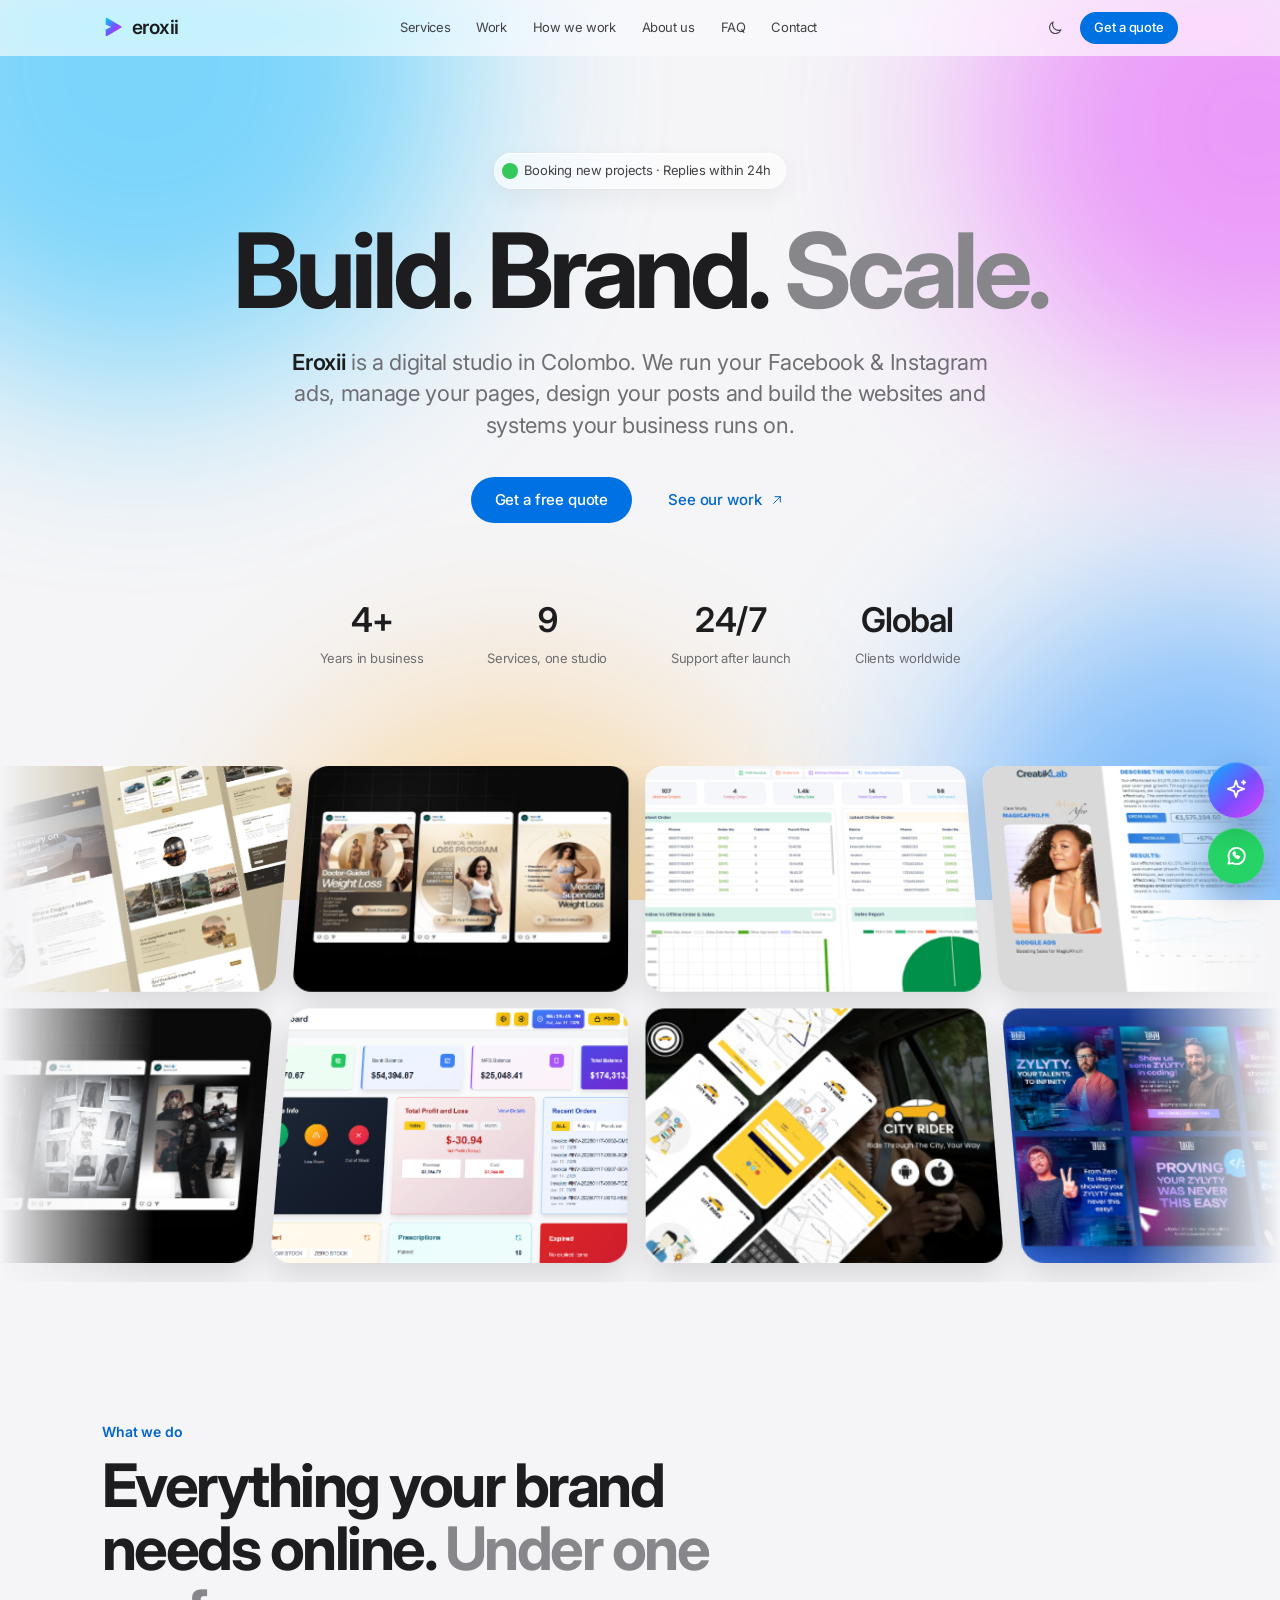
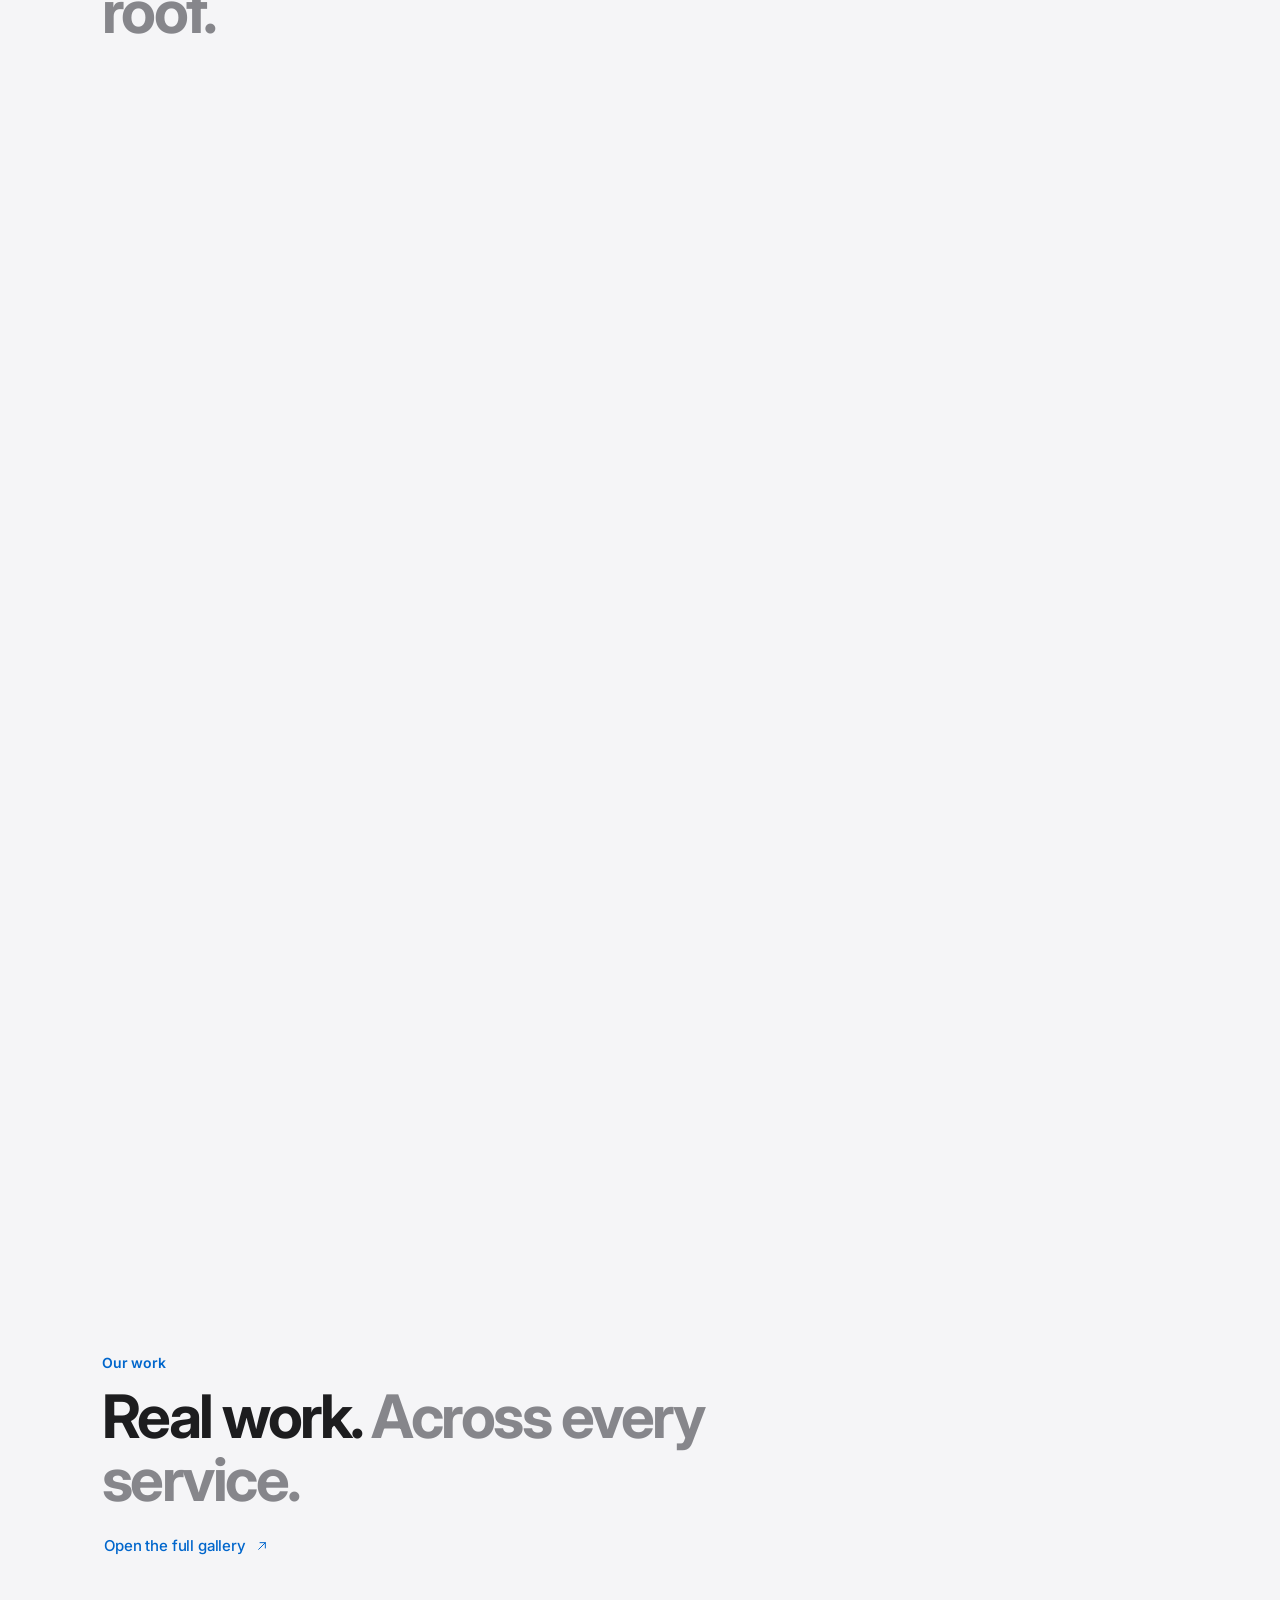
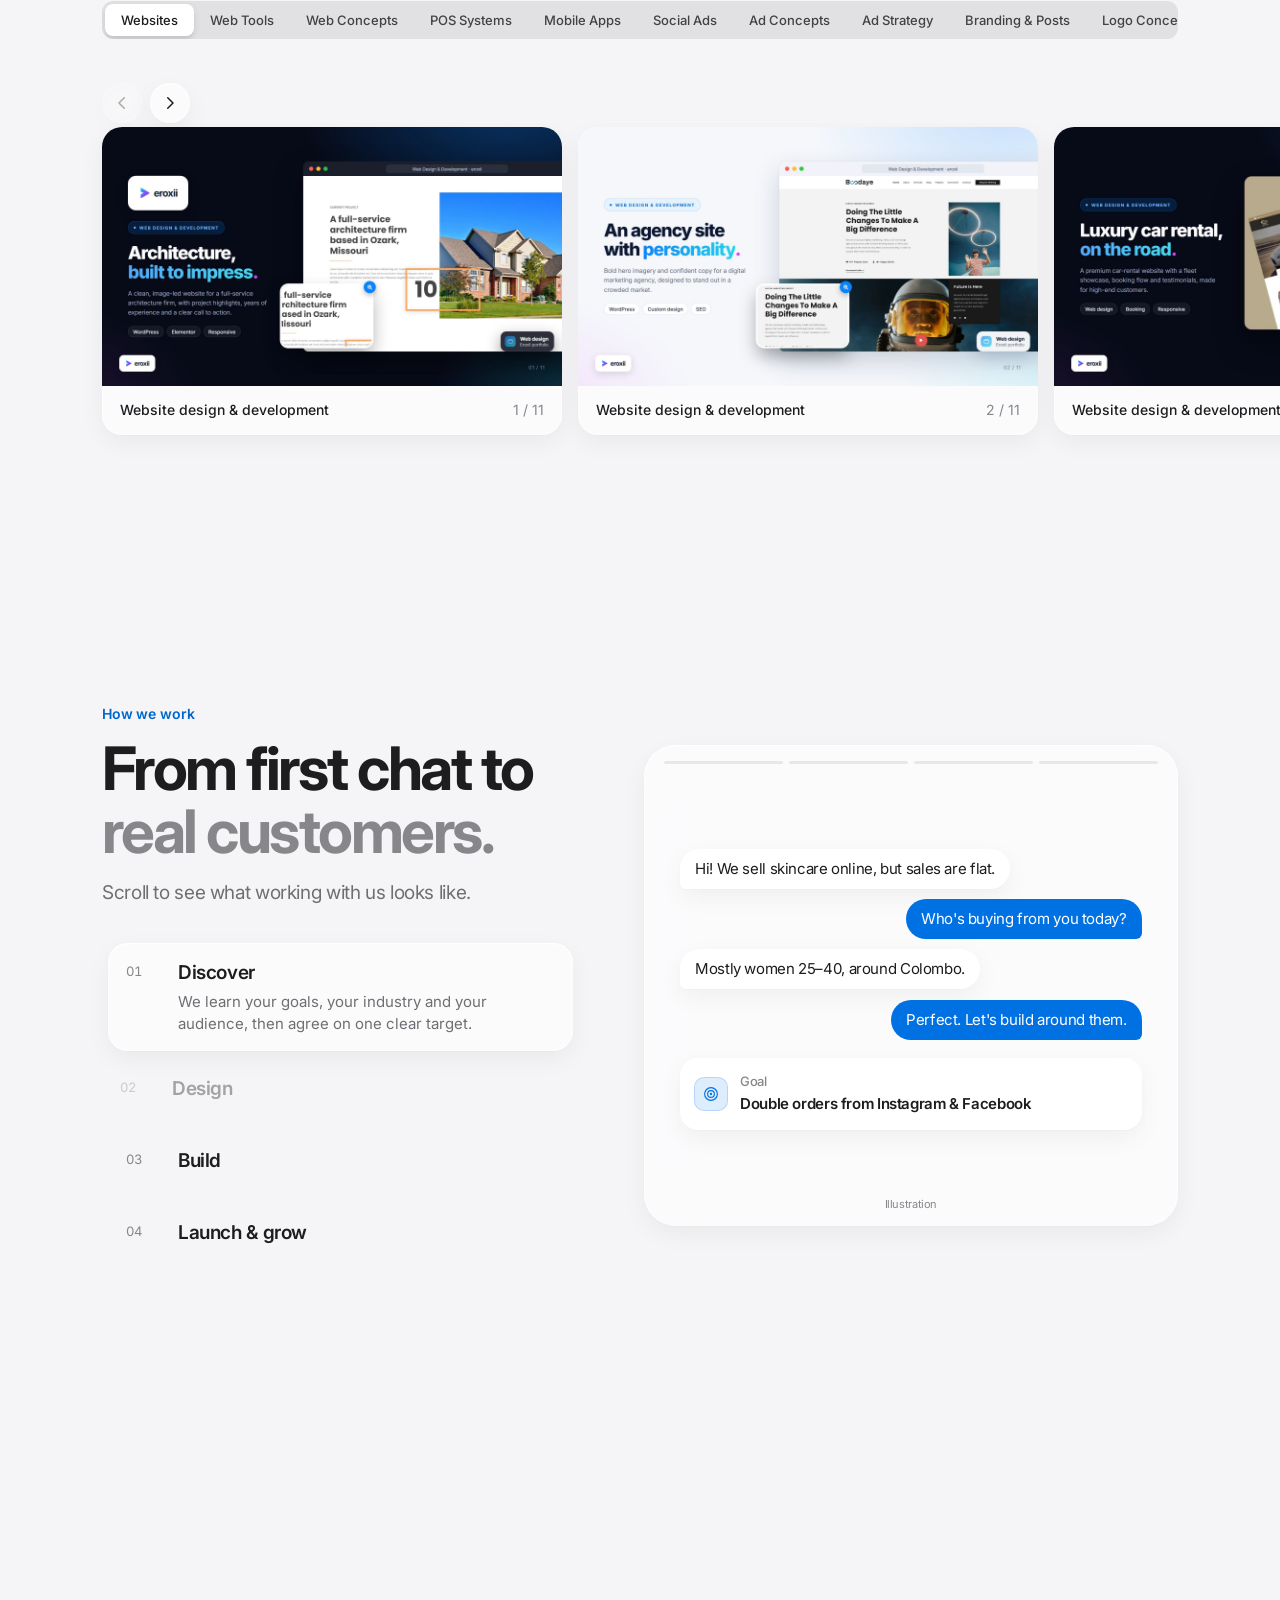
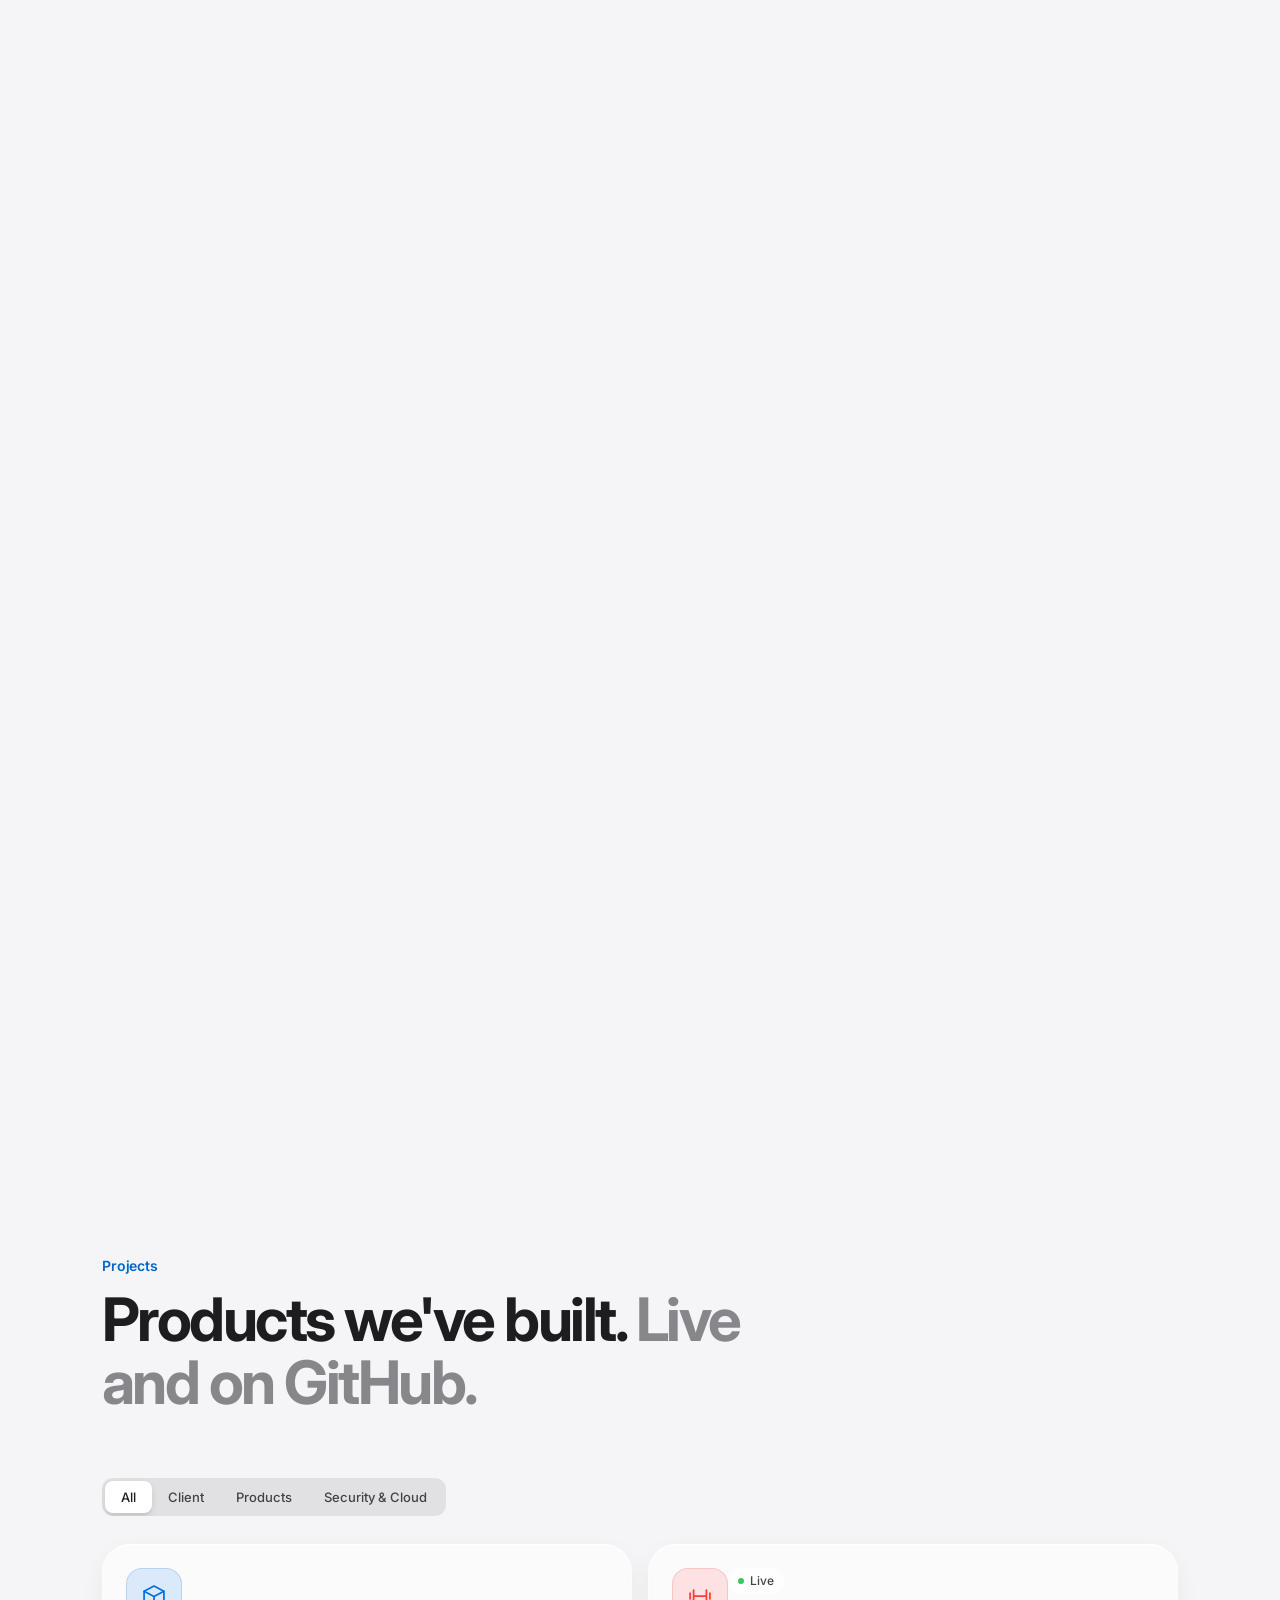
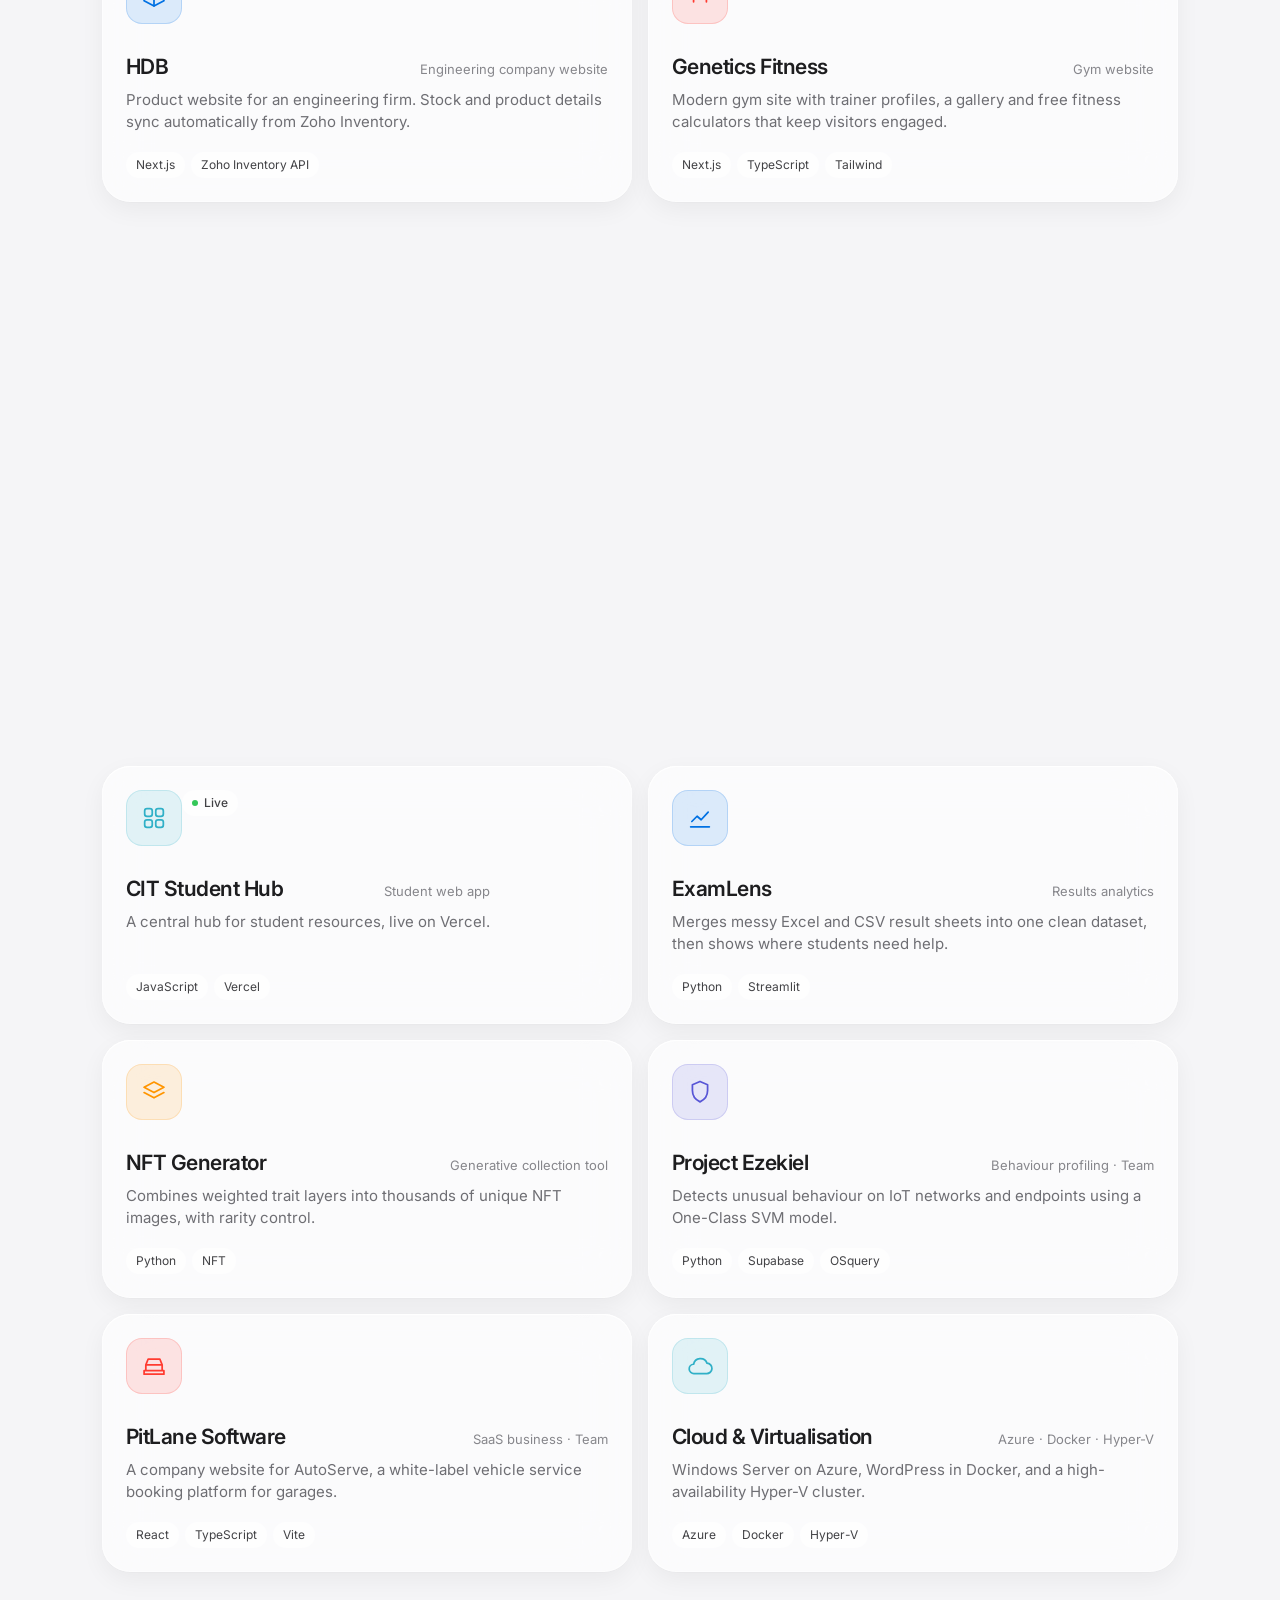
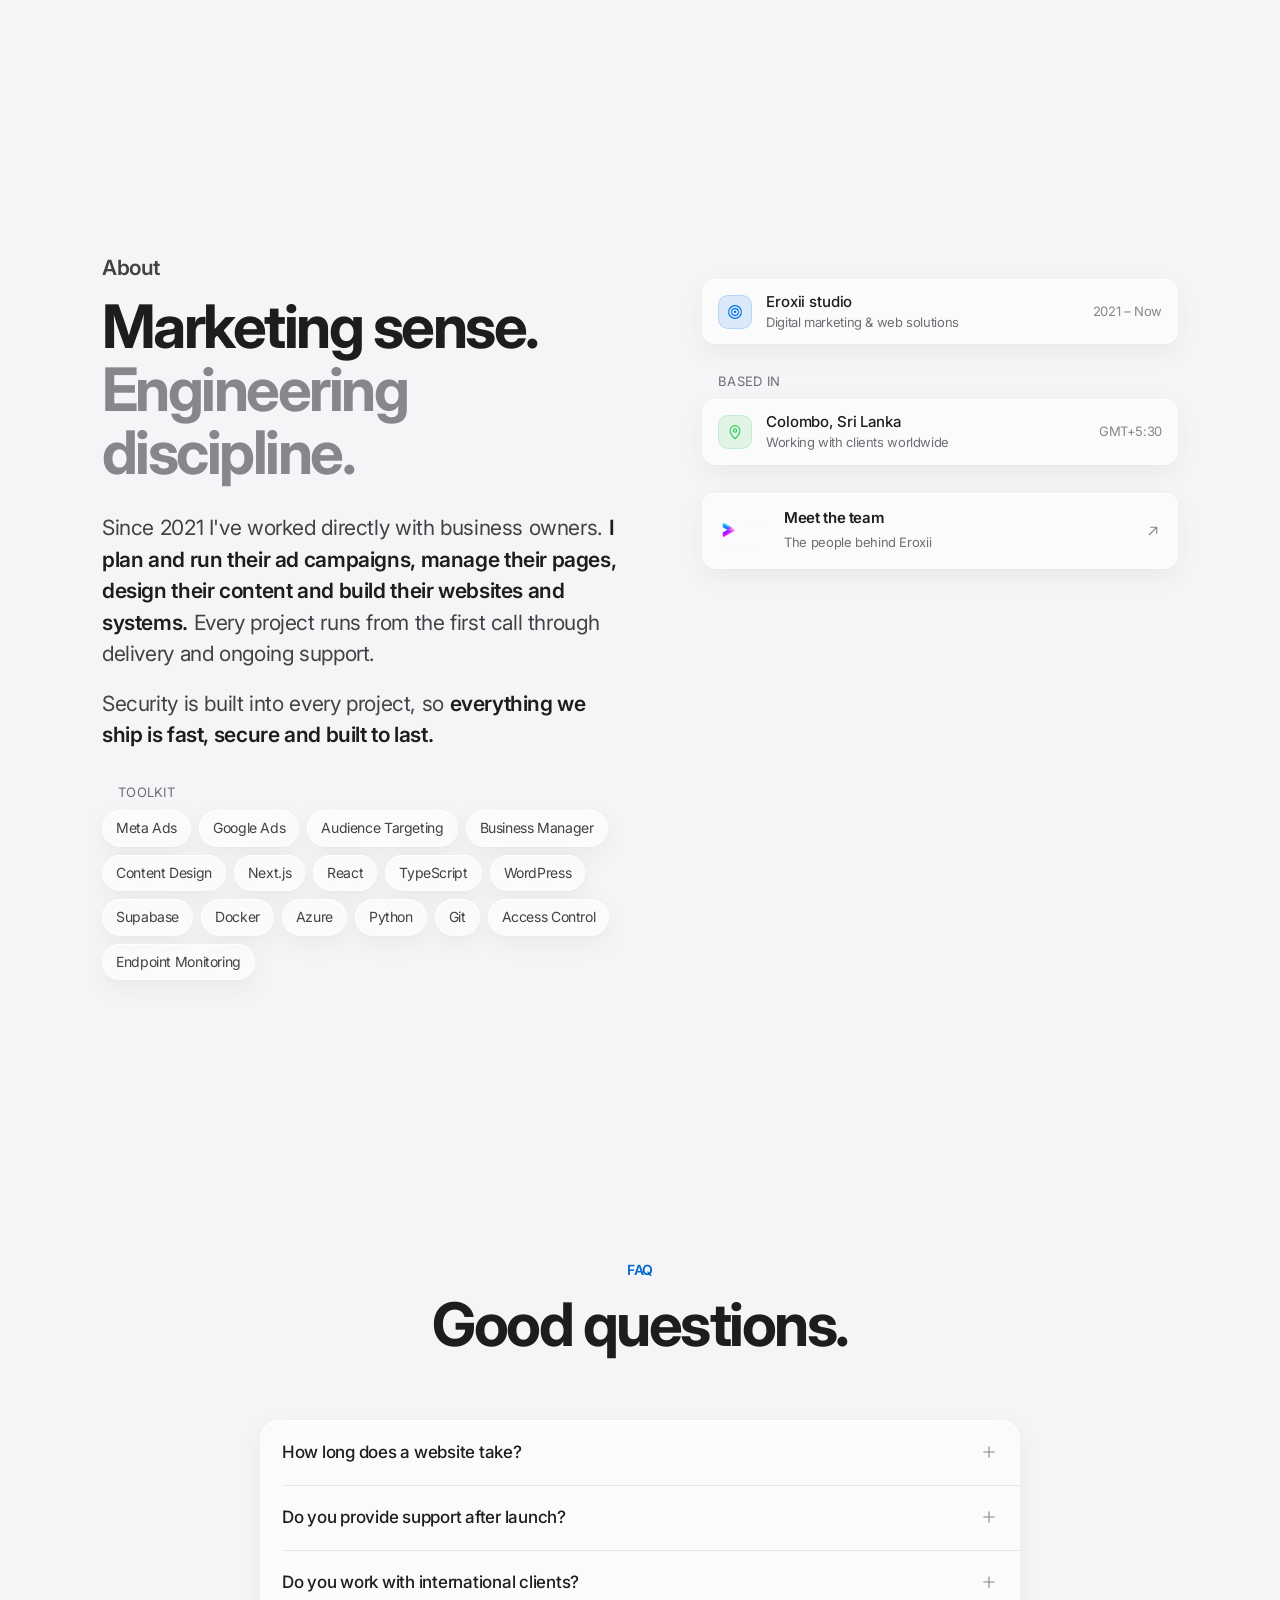
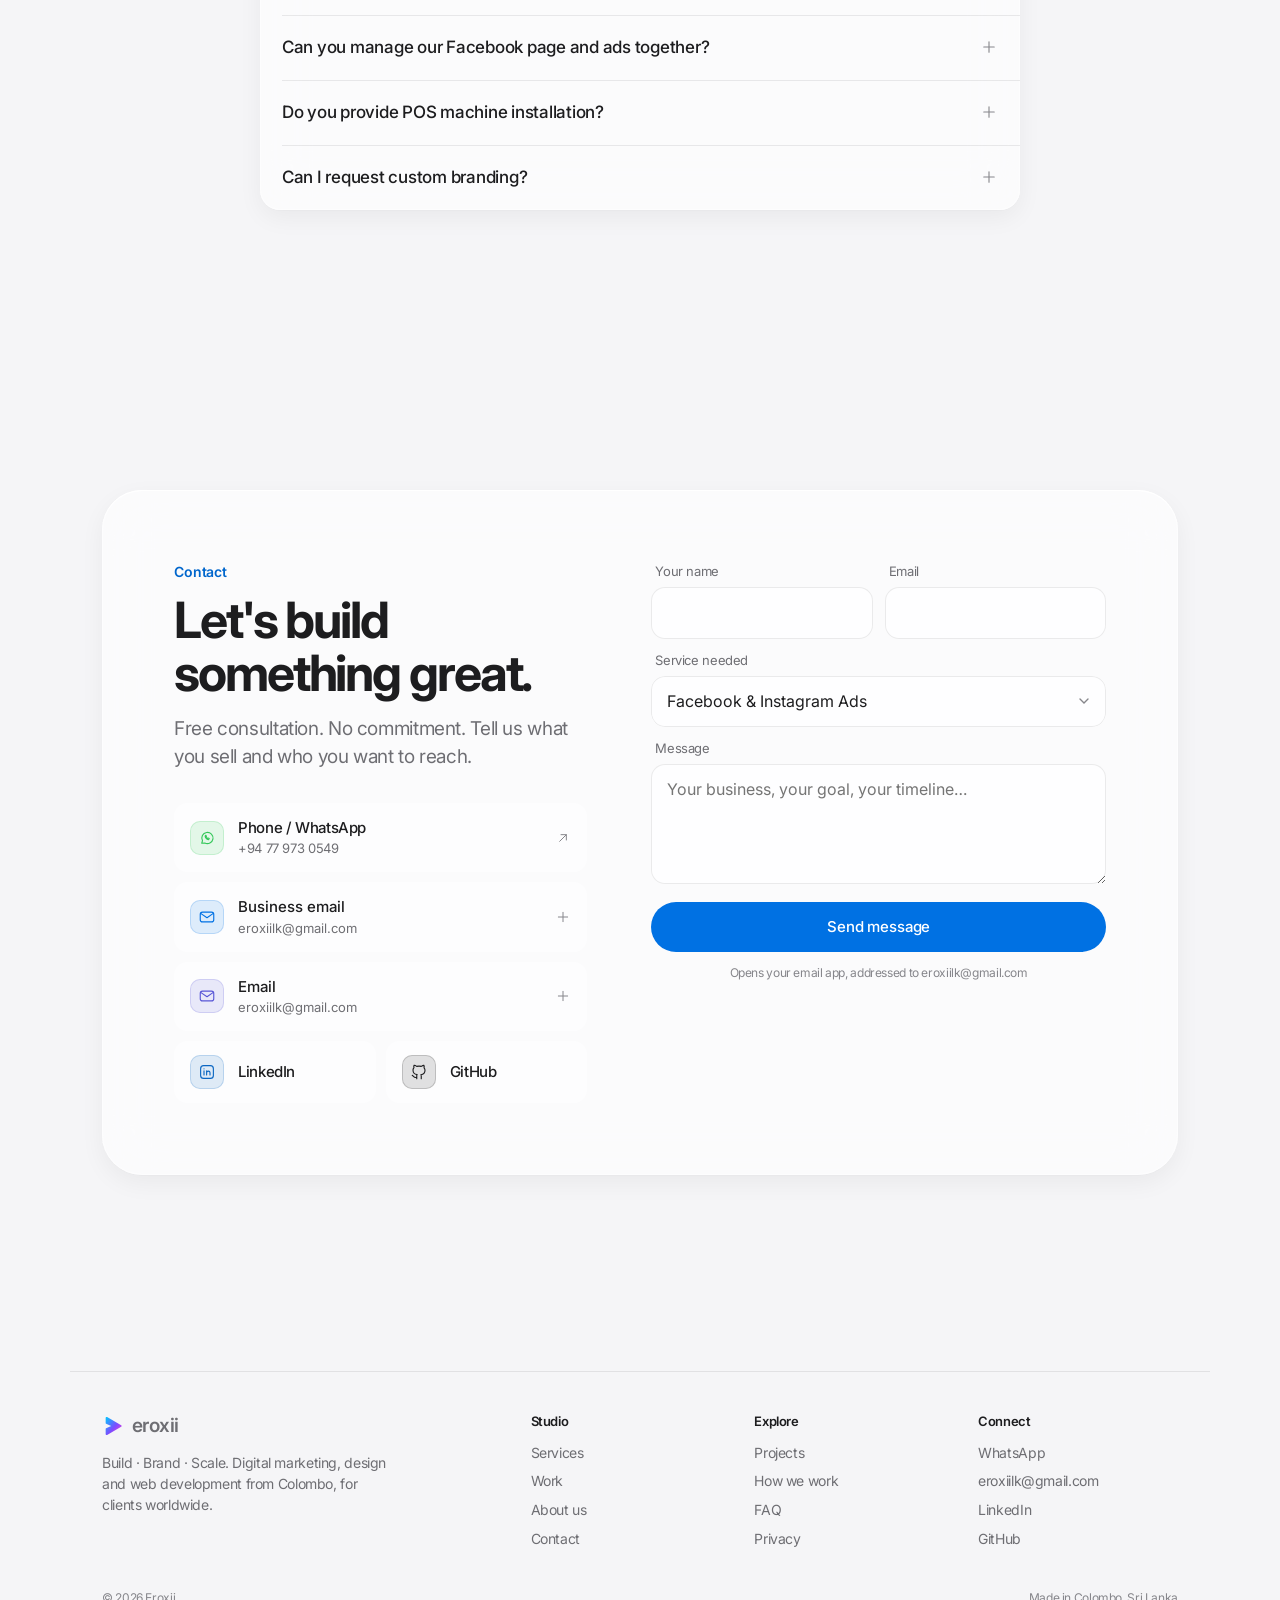
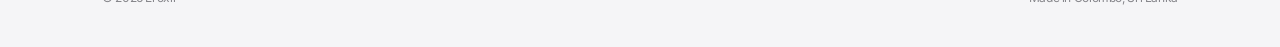
==== commit b9a68d44: "Use eroxiilk@gmail.com as the contact email" ====
--- a/index.html
+++ b/index.html
@@ -210,7 +210,7 @@
           <div class="tiles">
             <a class="tile" href="https://wa.me/94779730549" target="_blank" rel="noopener"><span class="ic sm" style="--c:var(--green)"><svg class="i"><use href="#i-wa"/></svg></span><div class="t"><b>Phone / WhatsApp</b><span>+94 77 973 0549</span></div><svg class="i"><use href="#i-arrow"/></svg></a>
             <button class="tile" data-copy="eroxiilk@gmail.com"><span class="ic sm" style="--c:var(--blue)"><svg class="i"><use href="#i-mail"/></svg></span><div class="t"><b>Business email</b><span>eroxiilk@gmail.com</span></div><svg class="i"><use href="#i-plus"/></svg></button>
-            <button class="tile" data-copy="imeshbizz@gmail.com"><span class="ic sm" style="--c:var(--indigo)"><svg class="i"><use href="#i-mail"/></svg></span><div class="t"><b>Email</b><span>imeshbizz@gmail.com</span></div><svg class="i"><use href="#i-plus"/></svg></button>
+            <button class="tile" data-copy="eroxiilk@gmail.com"><span class="ic sm" style="--c:var(--indigo)"><svg class="i"><use href="#i-mail"/></svg></span><div class="t"><b>Email</b><span>eroxiilk@gmail.com</span></div><svg class="i"><use href="#i-plus"/></svg></button>
             <div style="display:grid;grid-template-columns:1fr 1fr;gap:10px">
               <a class="tile" href="https://www.linkedin.com/in/imesh-samintha/" target="_blank" rel="noopener"><span class="ic sm" style="--c:#0a66c2"><svg class="i"><use href="#i-in"/></svg></span><div class="t"><b>LinkedIn</b></div></a>
               <a class="tile" href="https://github.com/imalk22" target="_blank" rel="noopener"><span class="ic sm" style="--c:var(--ink)"><svg class="i"><use href="#i-gh"/></svg></span><div class="t"><b>GitHub</b></div></a>
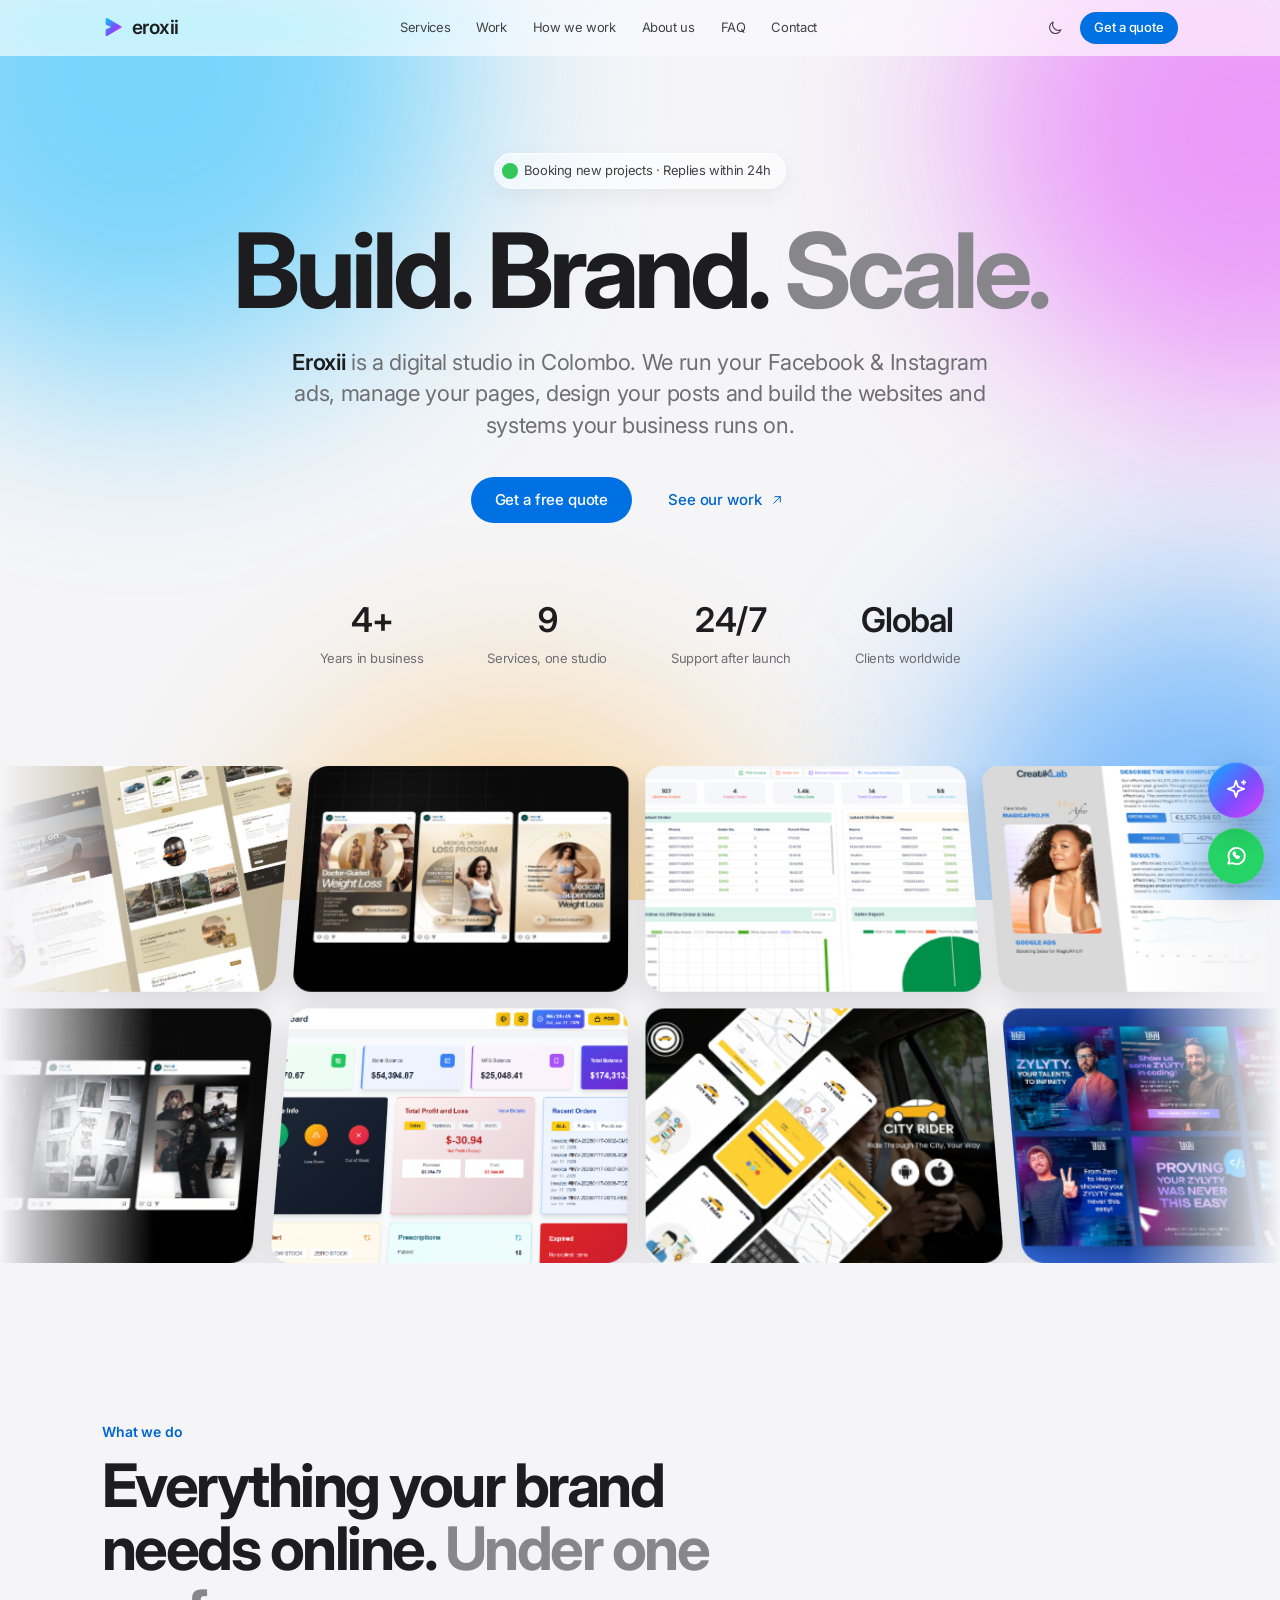
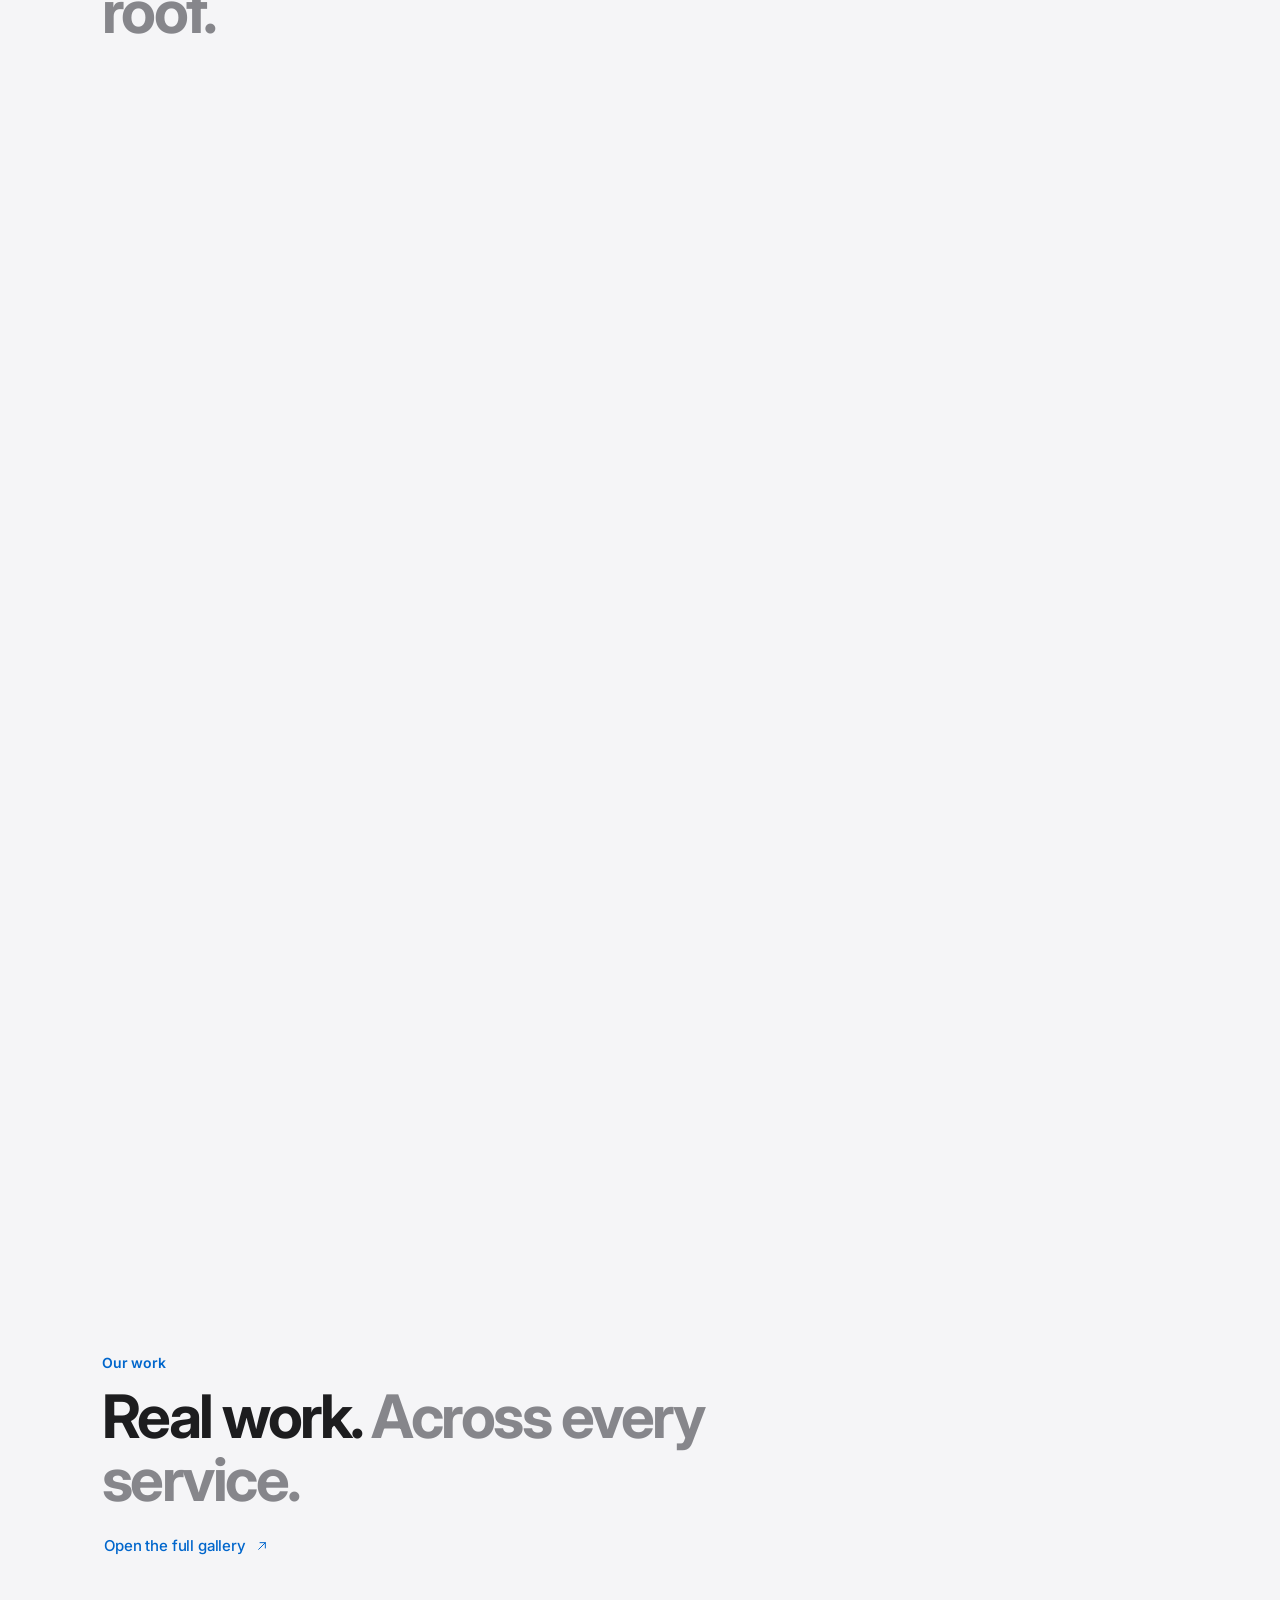
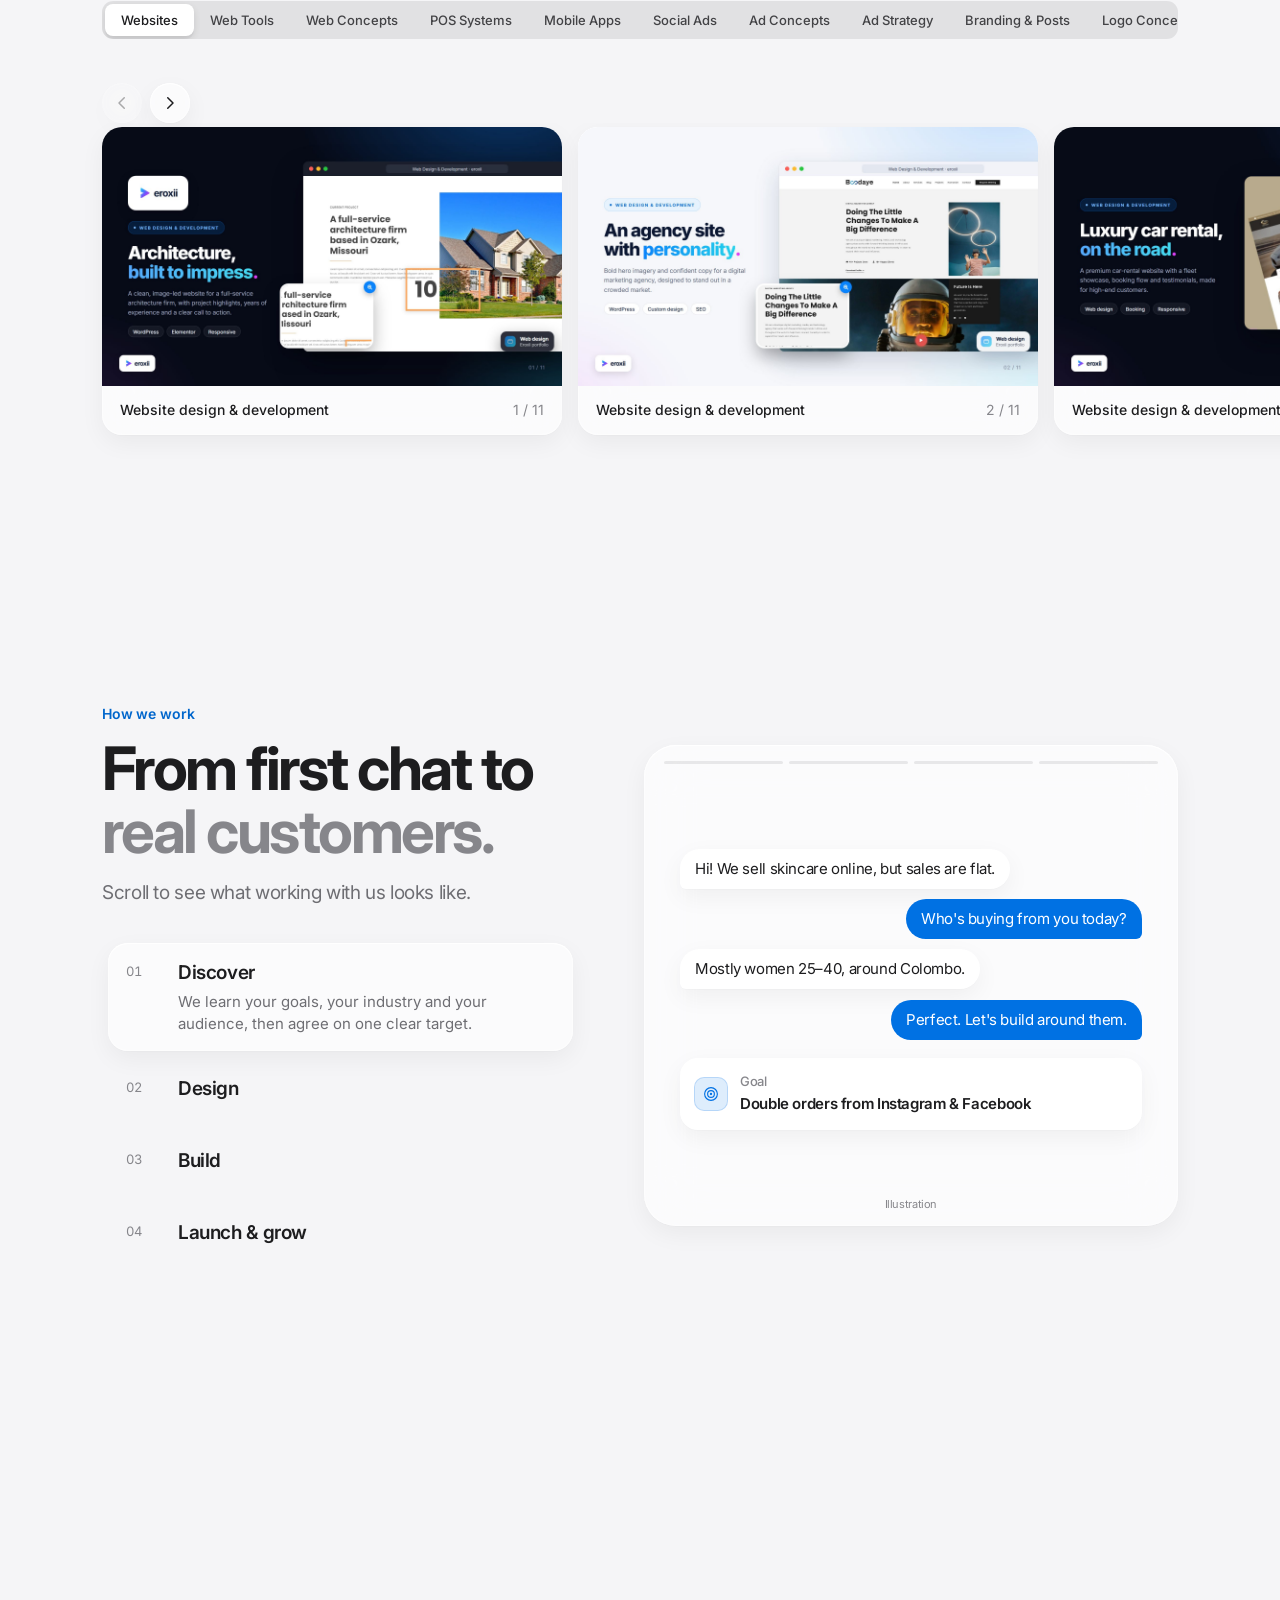
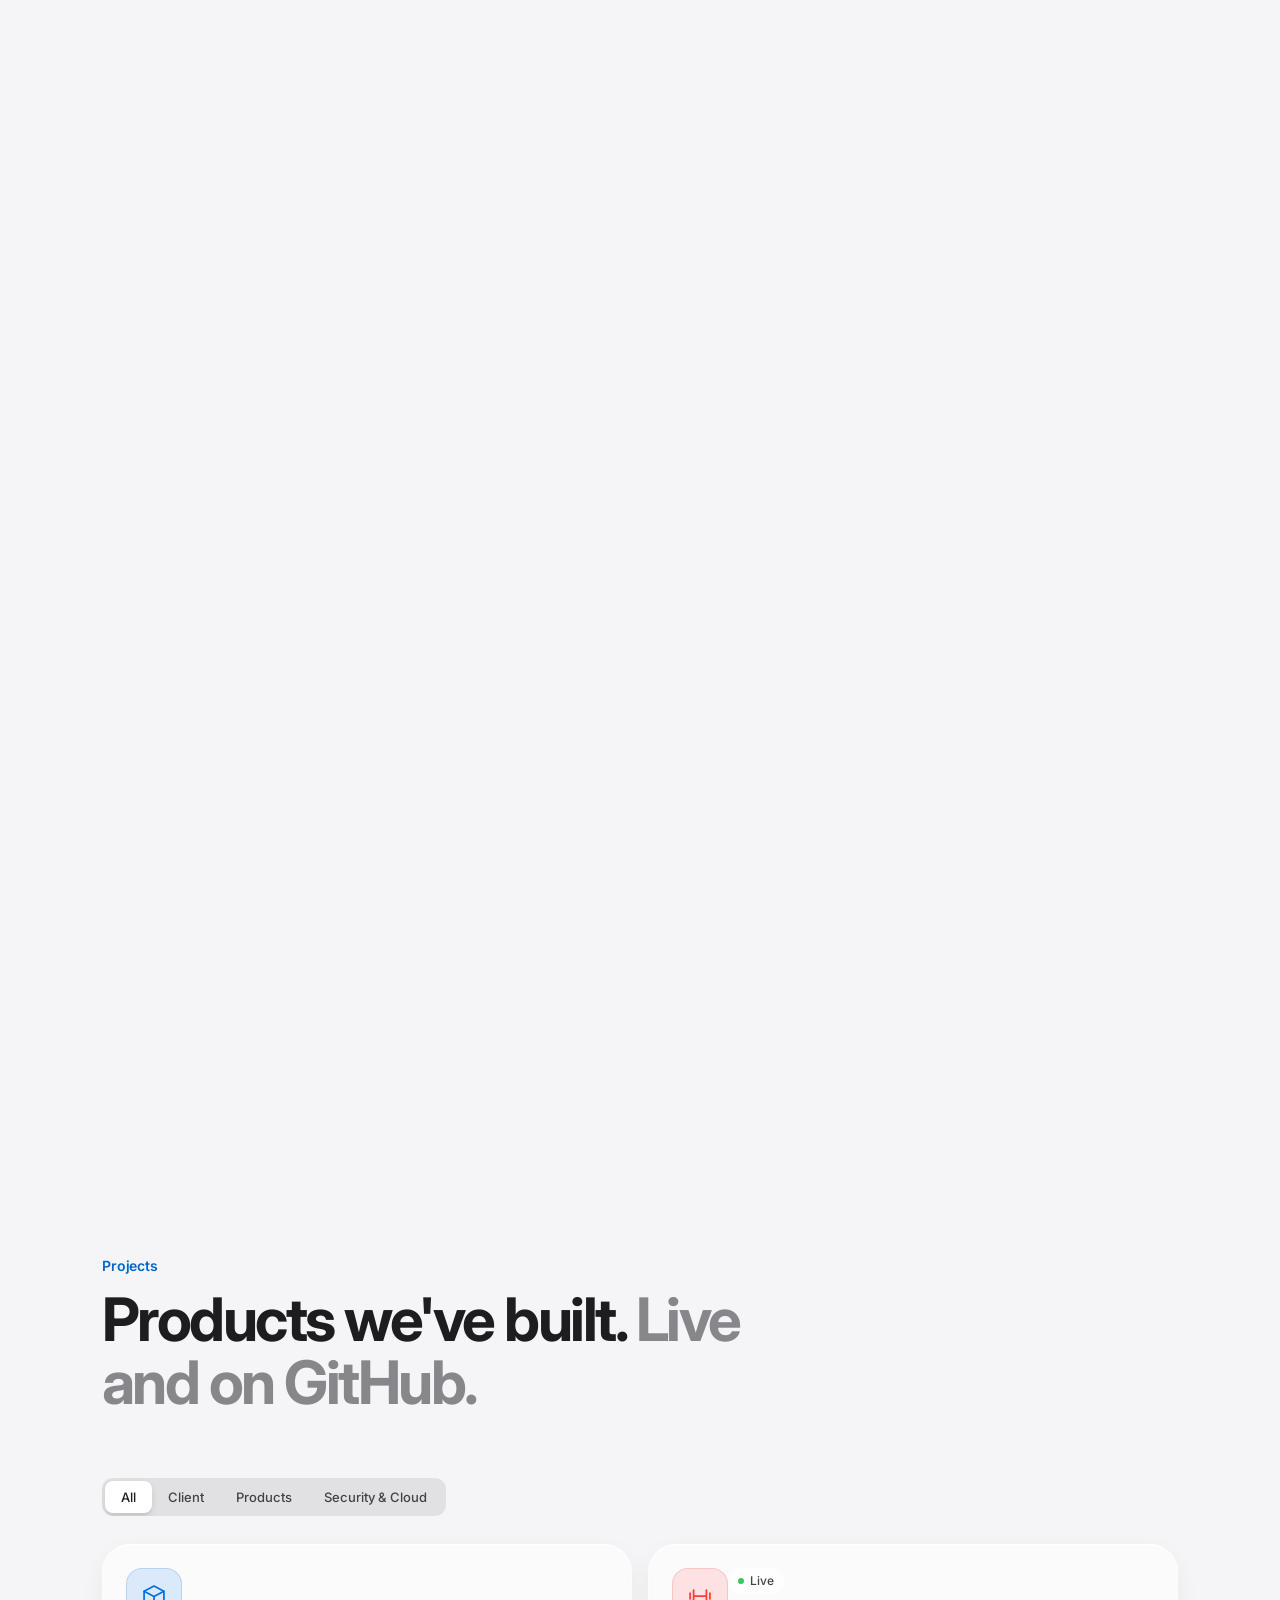
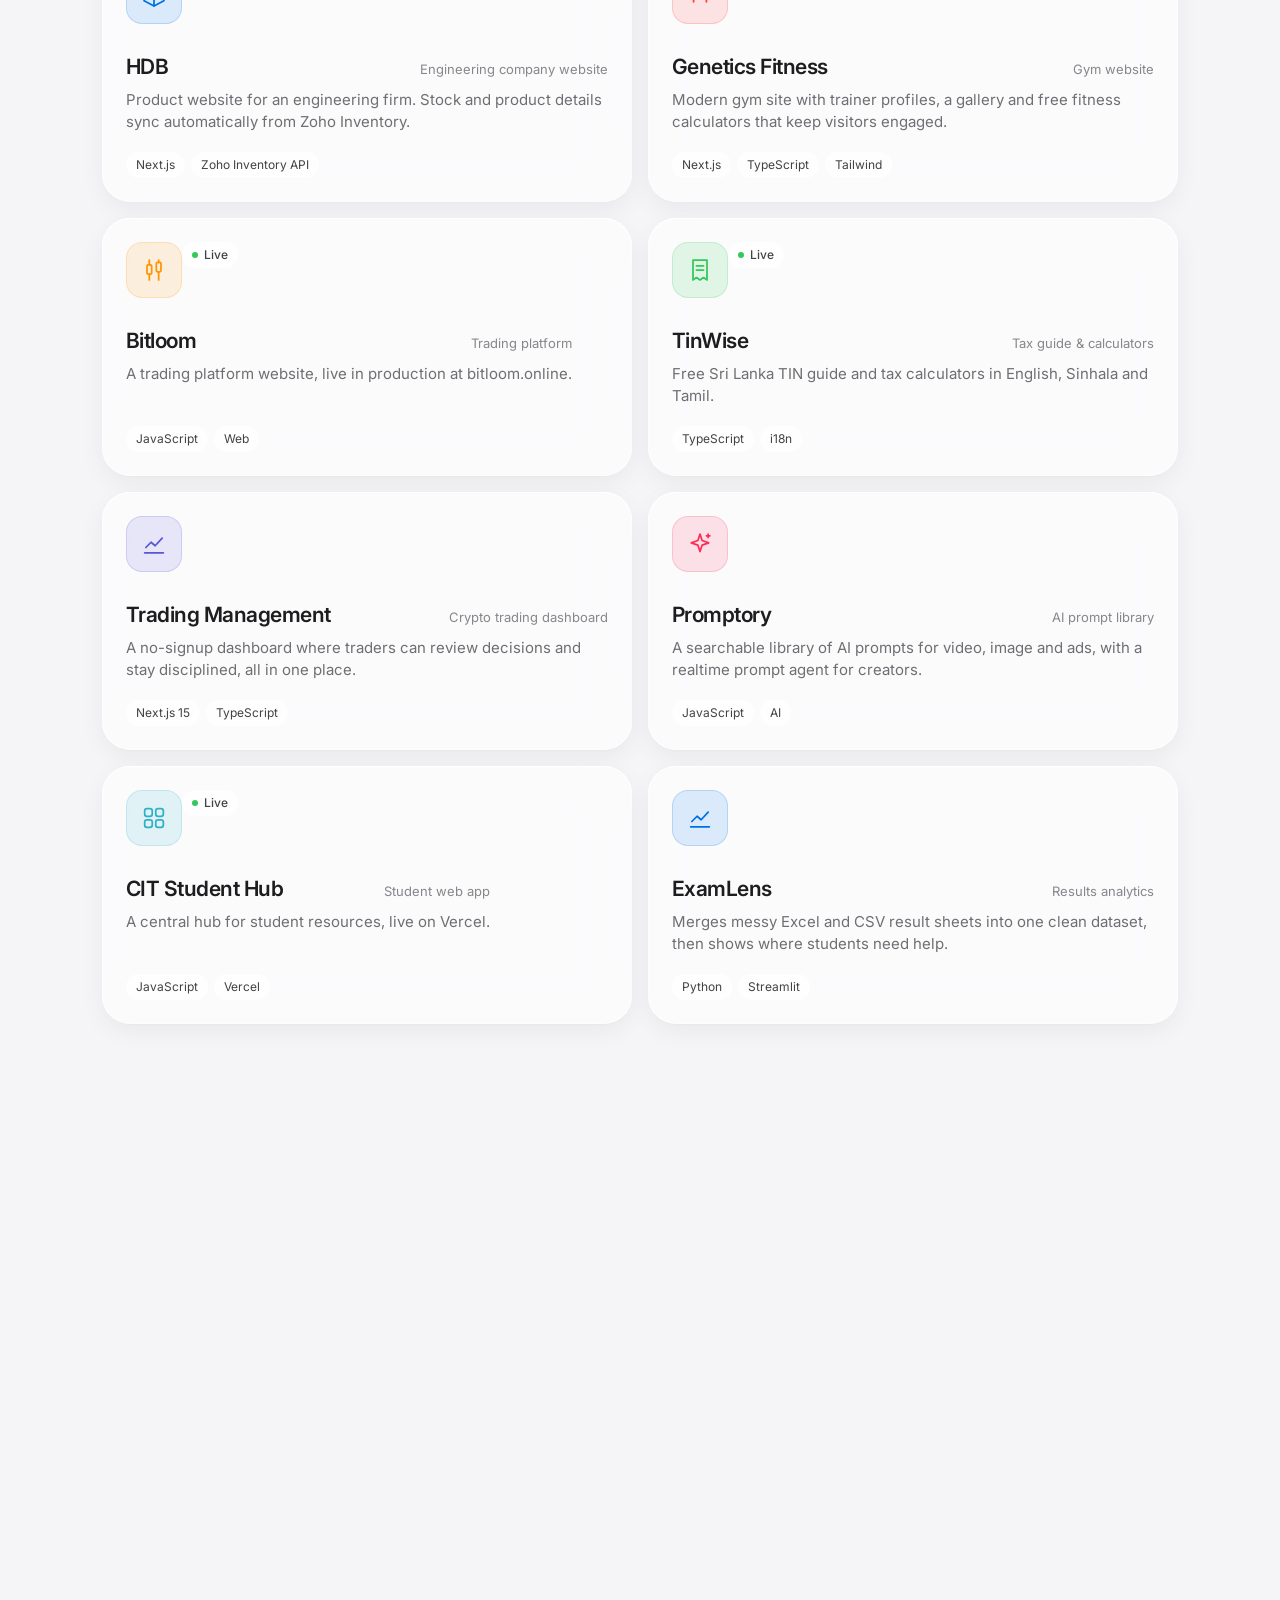
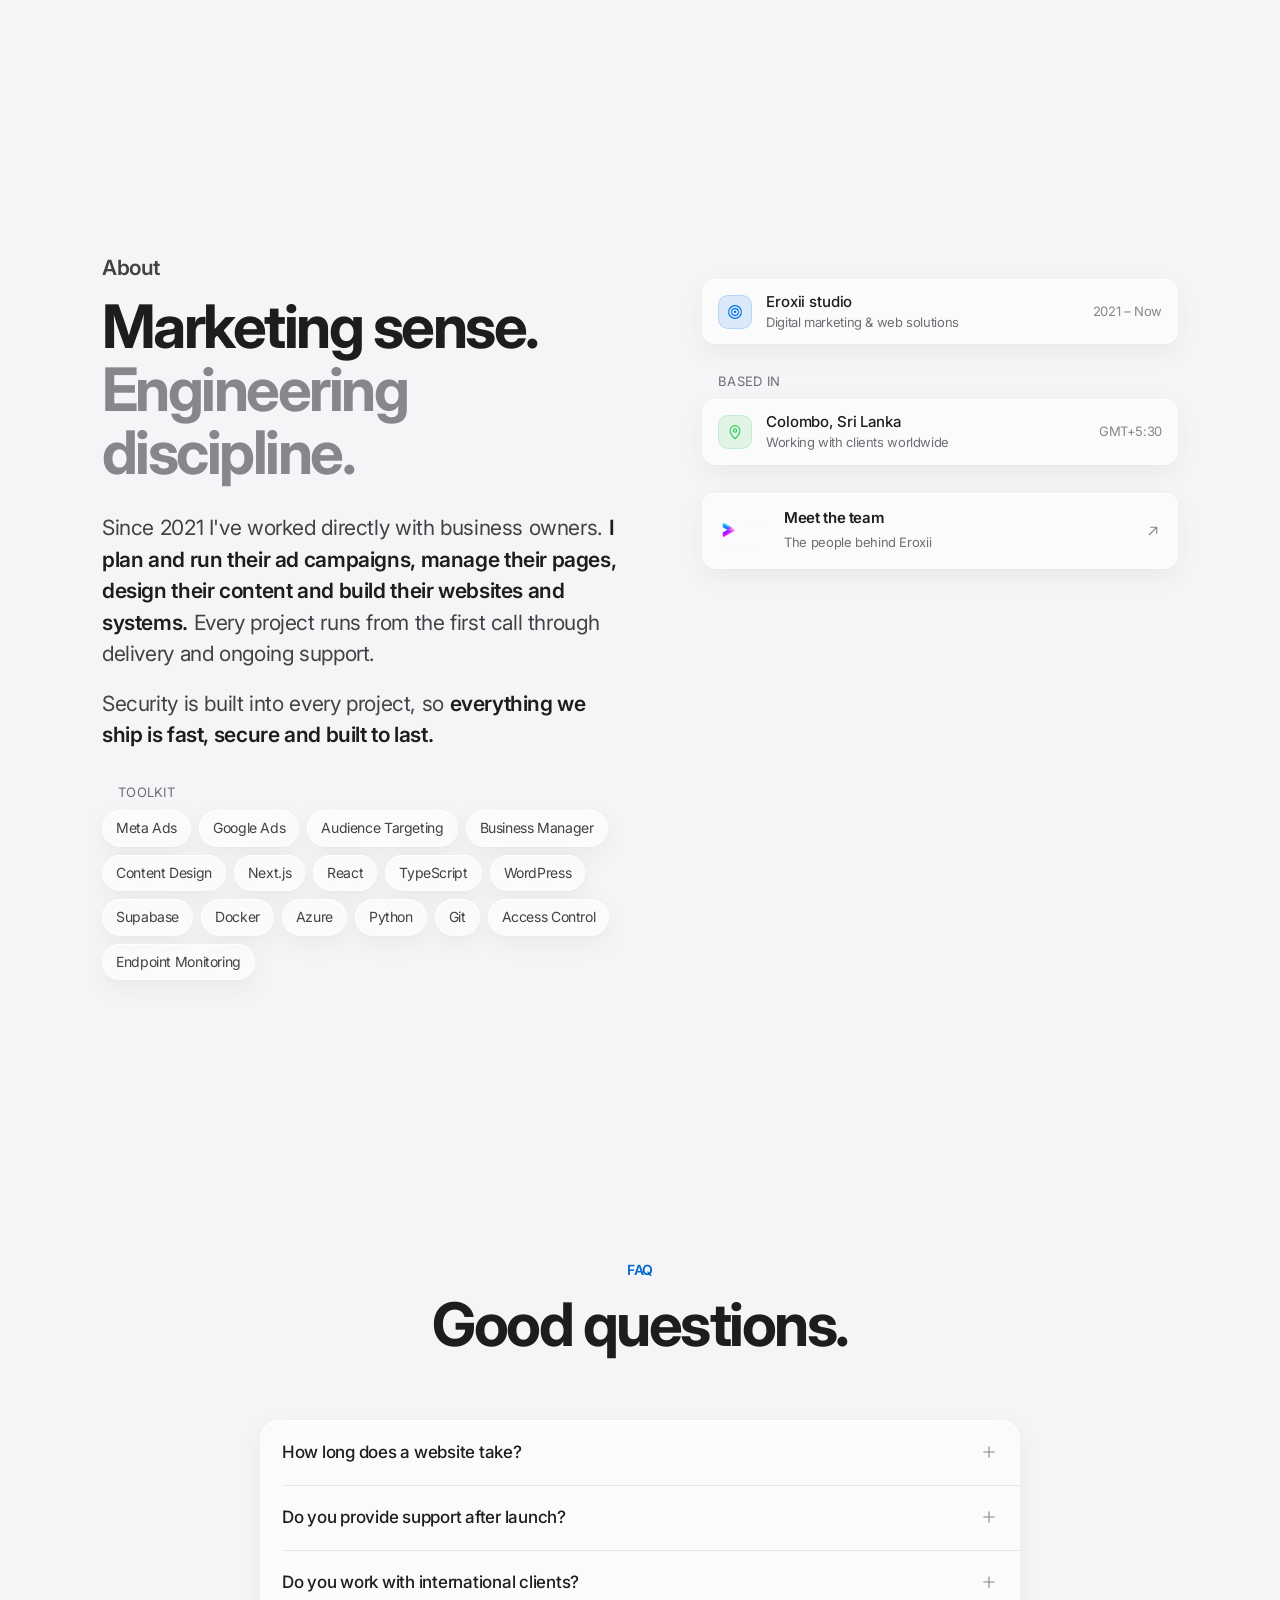
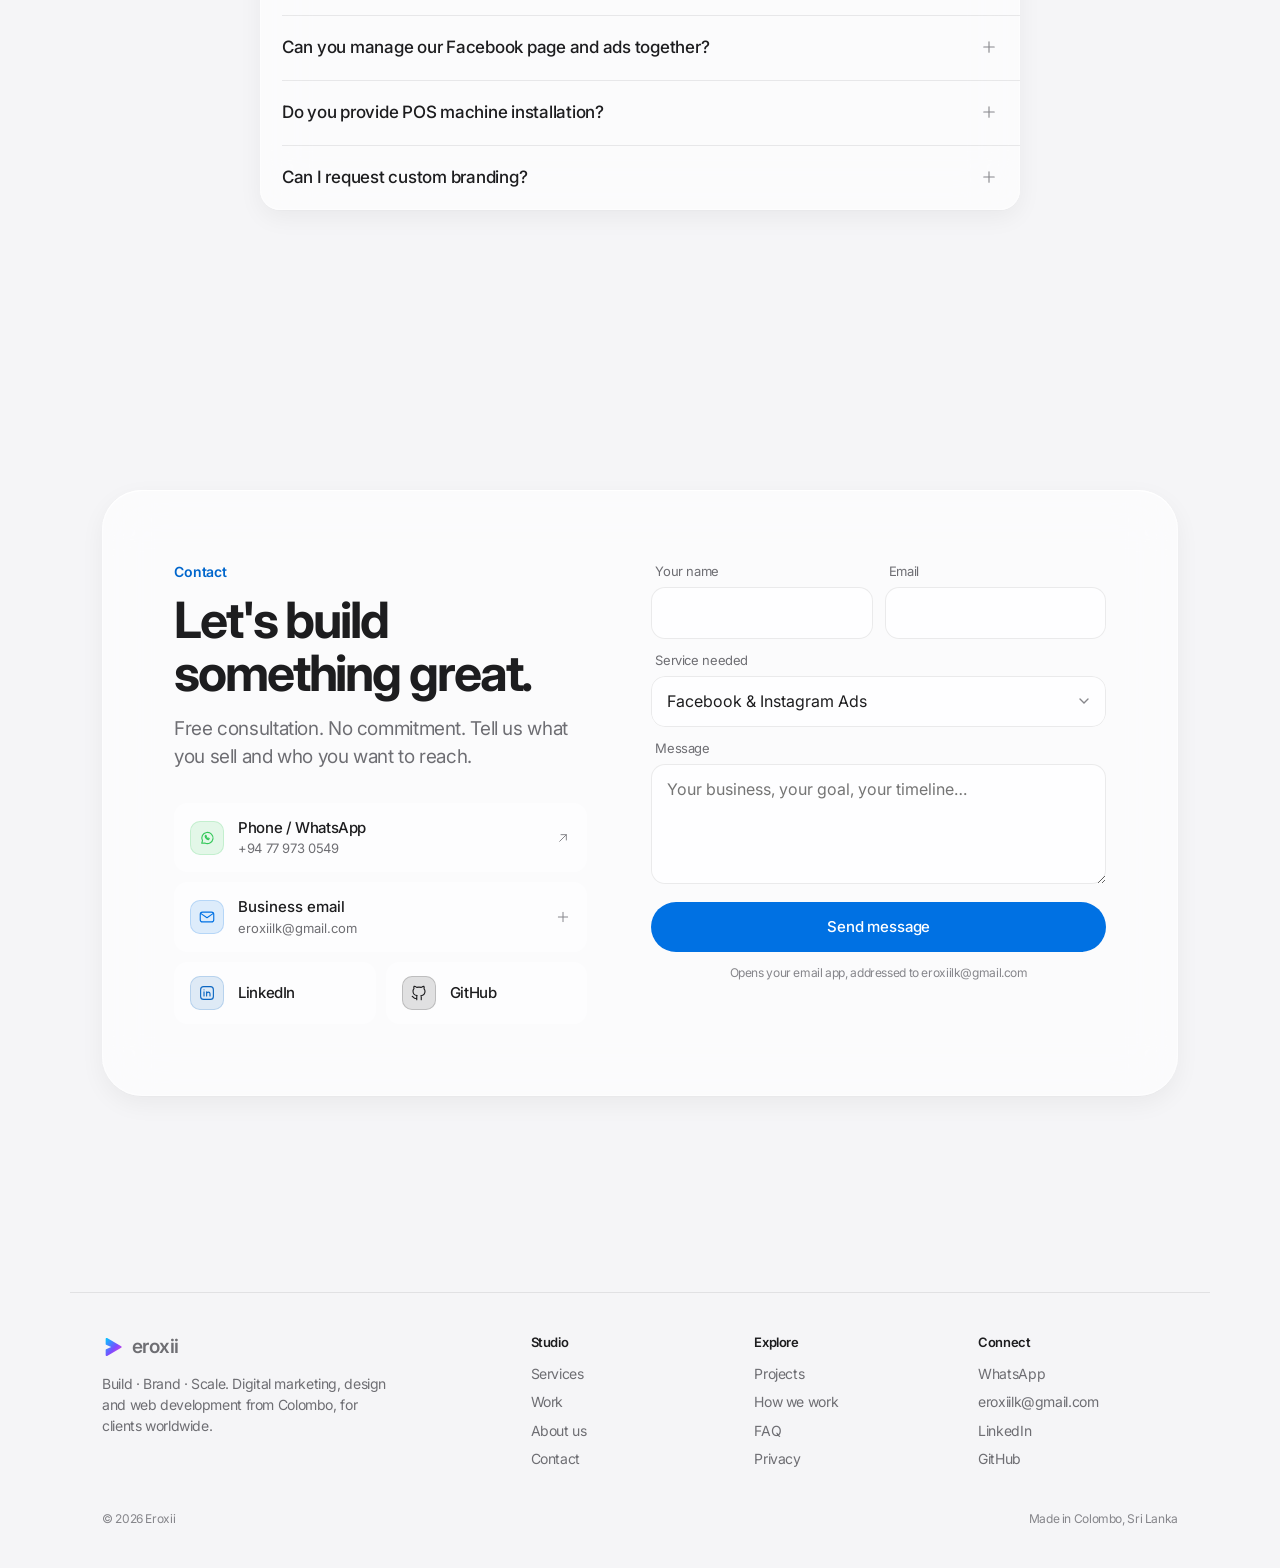
==== commit ab3b1efc: "Remove duplicate email tile" ====
--- a/index.html
+++ b/index.html
@@ -210,7 +210,6 @@
           <div class="tiles">
             <a class="tile" href="https://wa.me/94779730549" target="_blank" rel="noopener"><span class="ic sm" style="--c:var(--green)"><svg class="i"><use href="#i-wa"/></svg></span><div class="t"><b>Phone / WhatsApp</b><span>+94 77 973 0549</span></div><svg class="i"><use href="#i-arrow"/></svg></a>
             <button class="tile" data-copy="eroxiilk@gmail.com"><span class="ic sm" style="--c:var(--blue)"><svg class="i"><use href="#i-mail"/></svg></span><div class="t"><b>Business email</b><span>eroxiilk@gmail.com</span></div><svg class="i"><use href="#i-plus"/></svg></button>
-            <button class="tile" data-copy="eroxiilk@gmail.com"><span class="ic sm" style="--c:var(--indigo)"><svg class="i"><use href="#i-mail"/></svg></span><div class="t"><b>Email</b><span>eroxiilk@gmail.com</span></div><svg class="i"><use href="#i-plus"/></svg></button>
             <div style="display:grid;grid-template-columns:1fr 1fr;gap:10px">
               <a class="tile" href="https://www.linkedin.com/in/imesh-samintha/" target="_blank" rel="noopener"><span class="ic sm" style="--c:#0a66c2"><svg class="i"><use href="#i-in"/></svg></span><div class="t"><b>LinkedIn</b></div></a>
               <a class="tile" href="https://github.com/imalk22" target="_blank" rel="noopener"><span class="ic sm" style="--c:var(--ink)"><svg class="i"><use href="#i-gh"/></svg></span><div class="t"><b>GitHub</b></div></a>
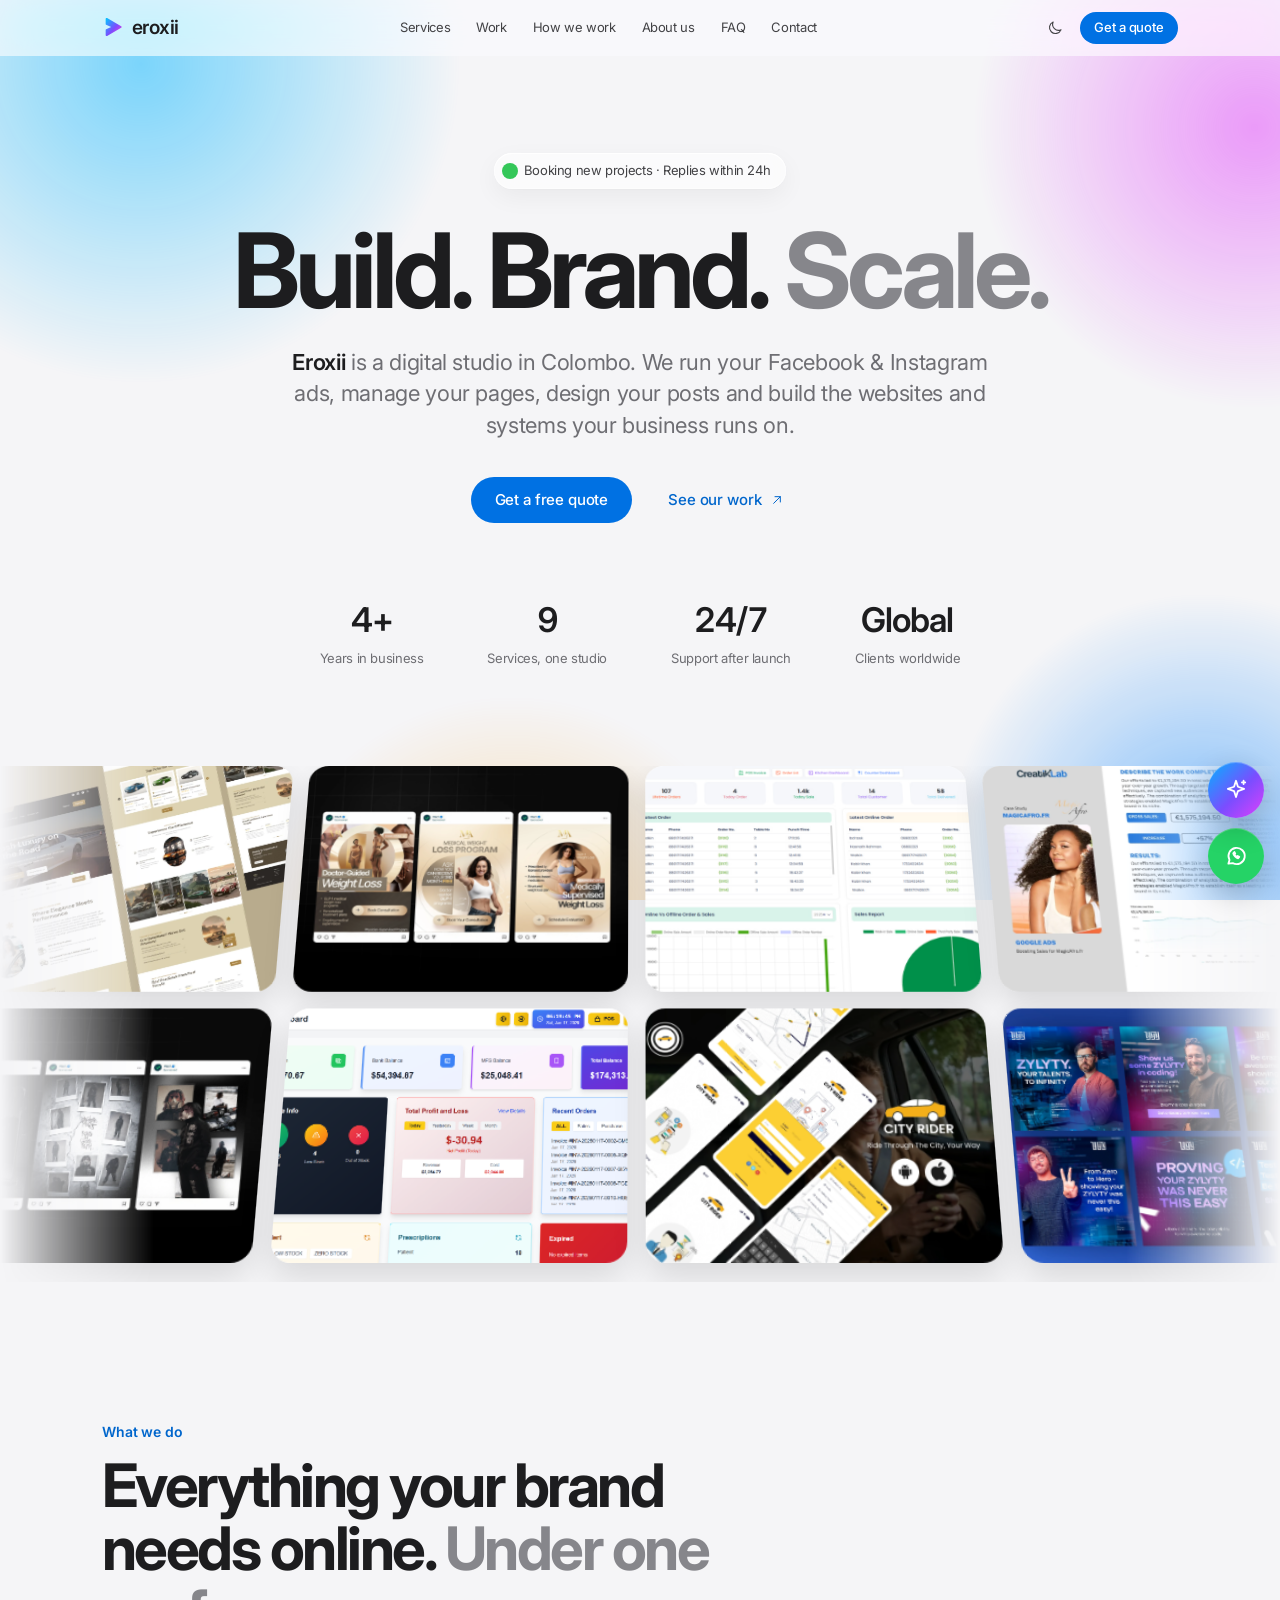
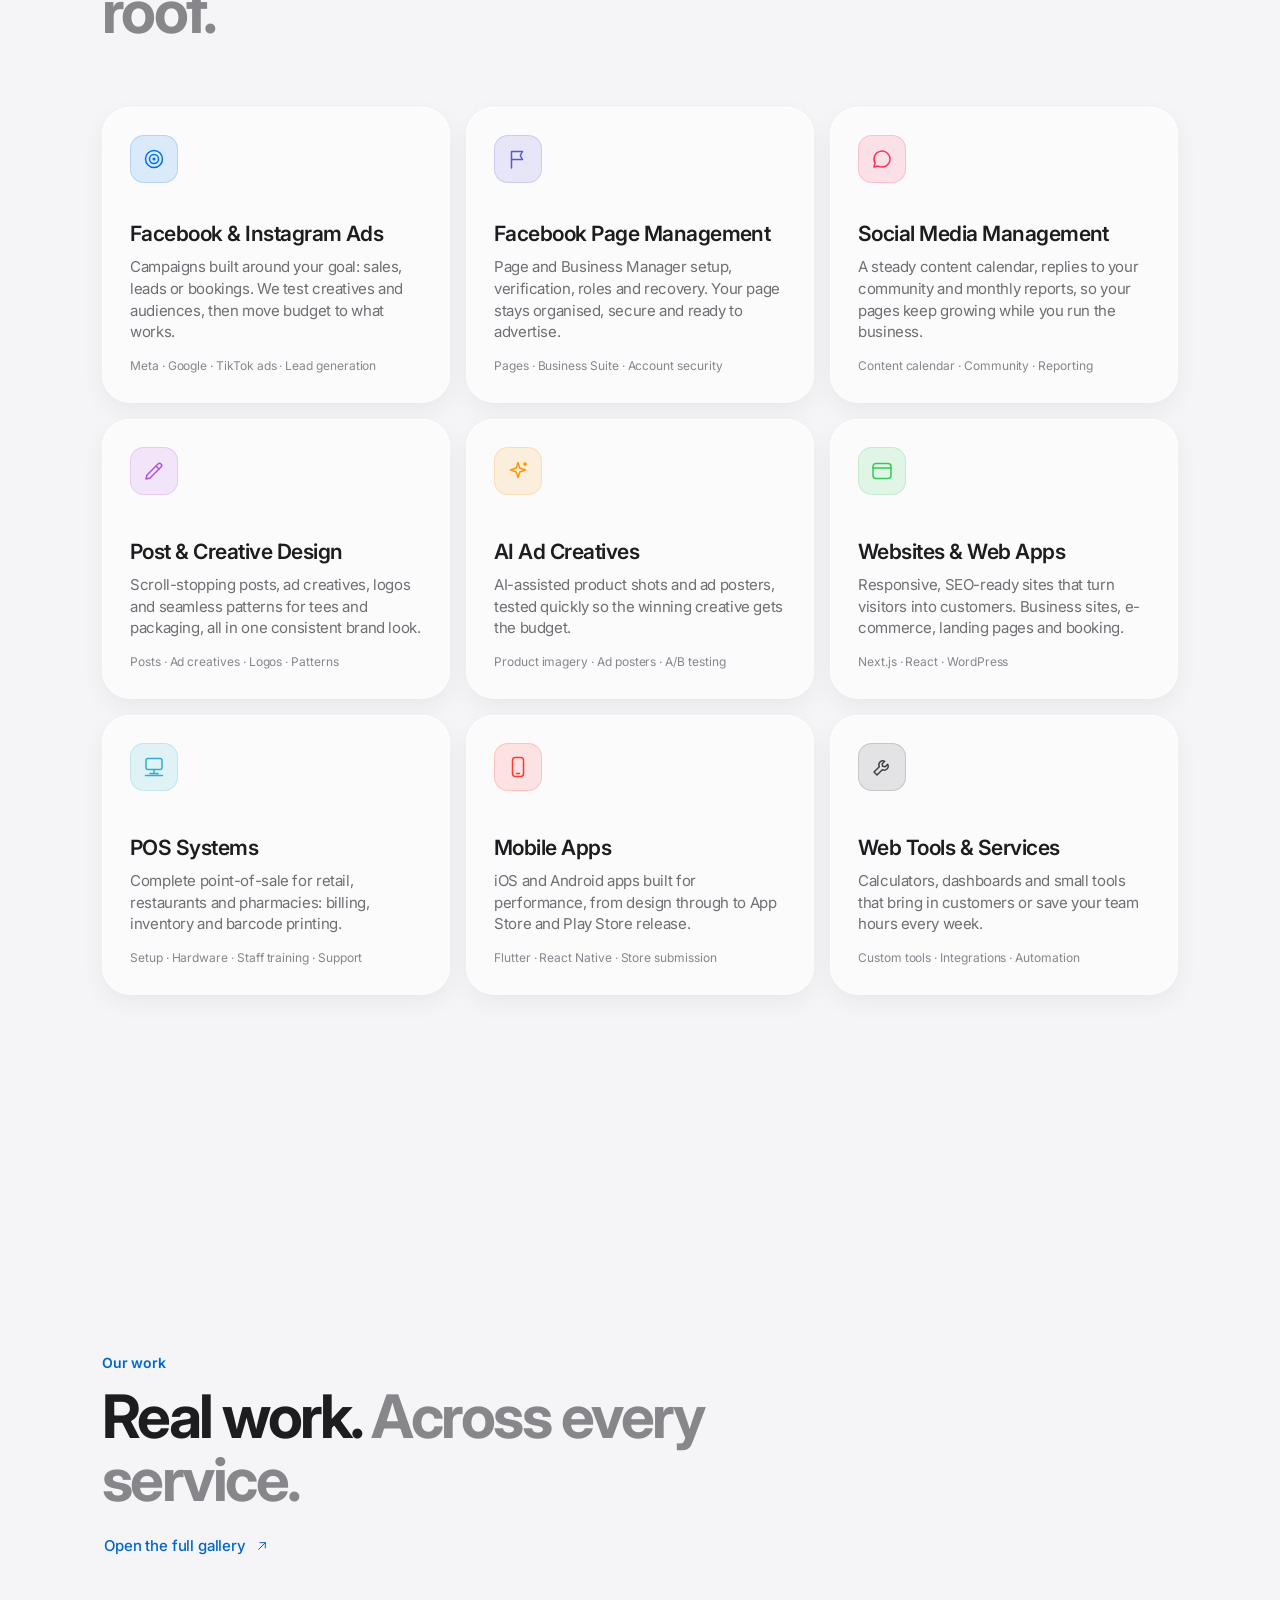
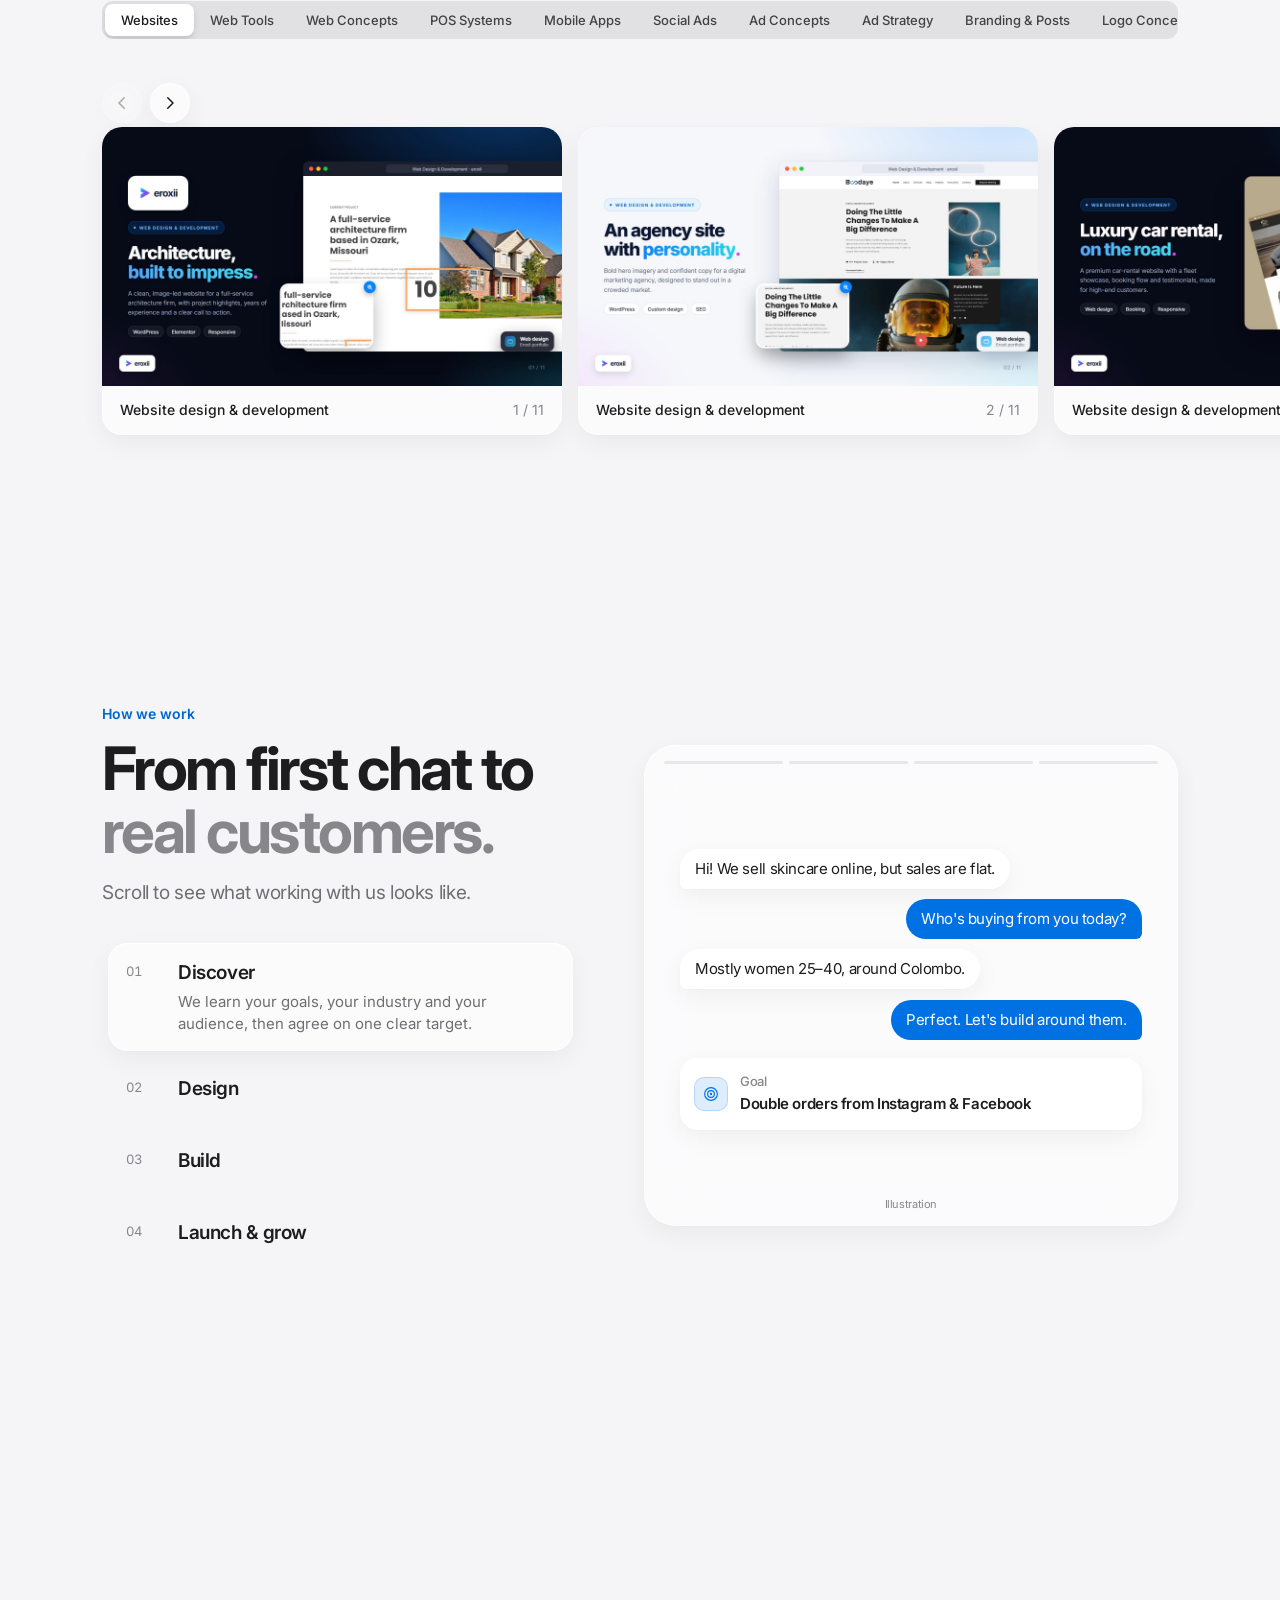
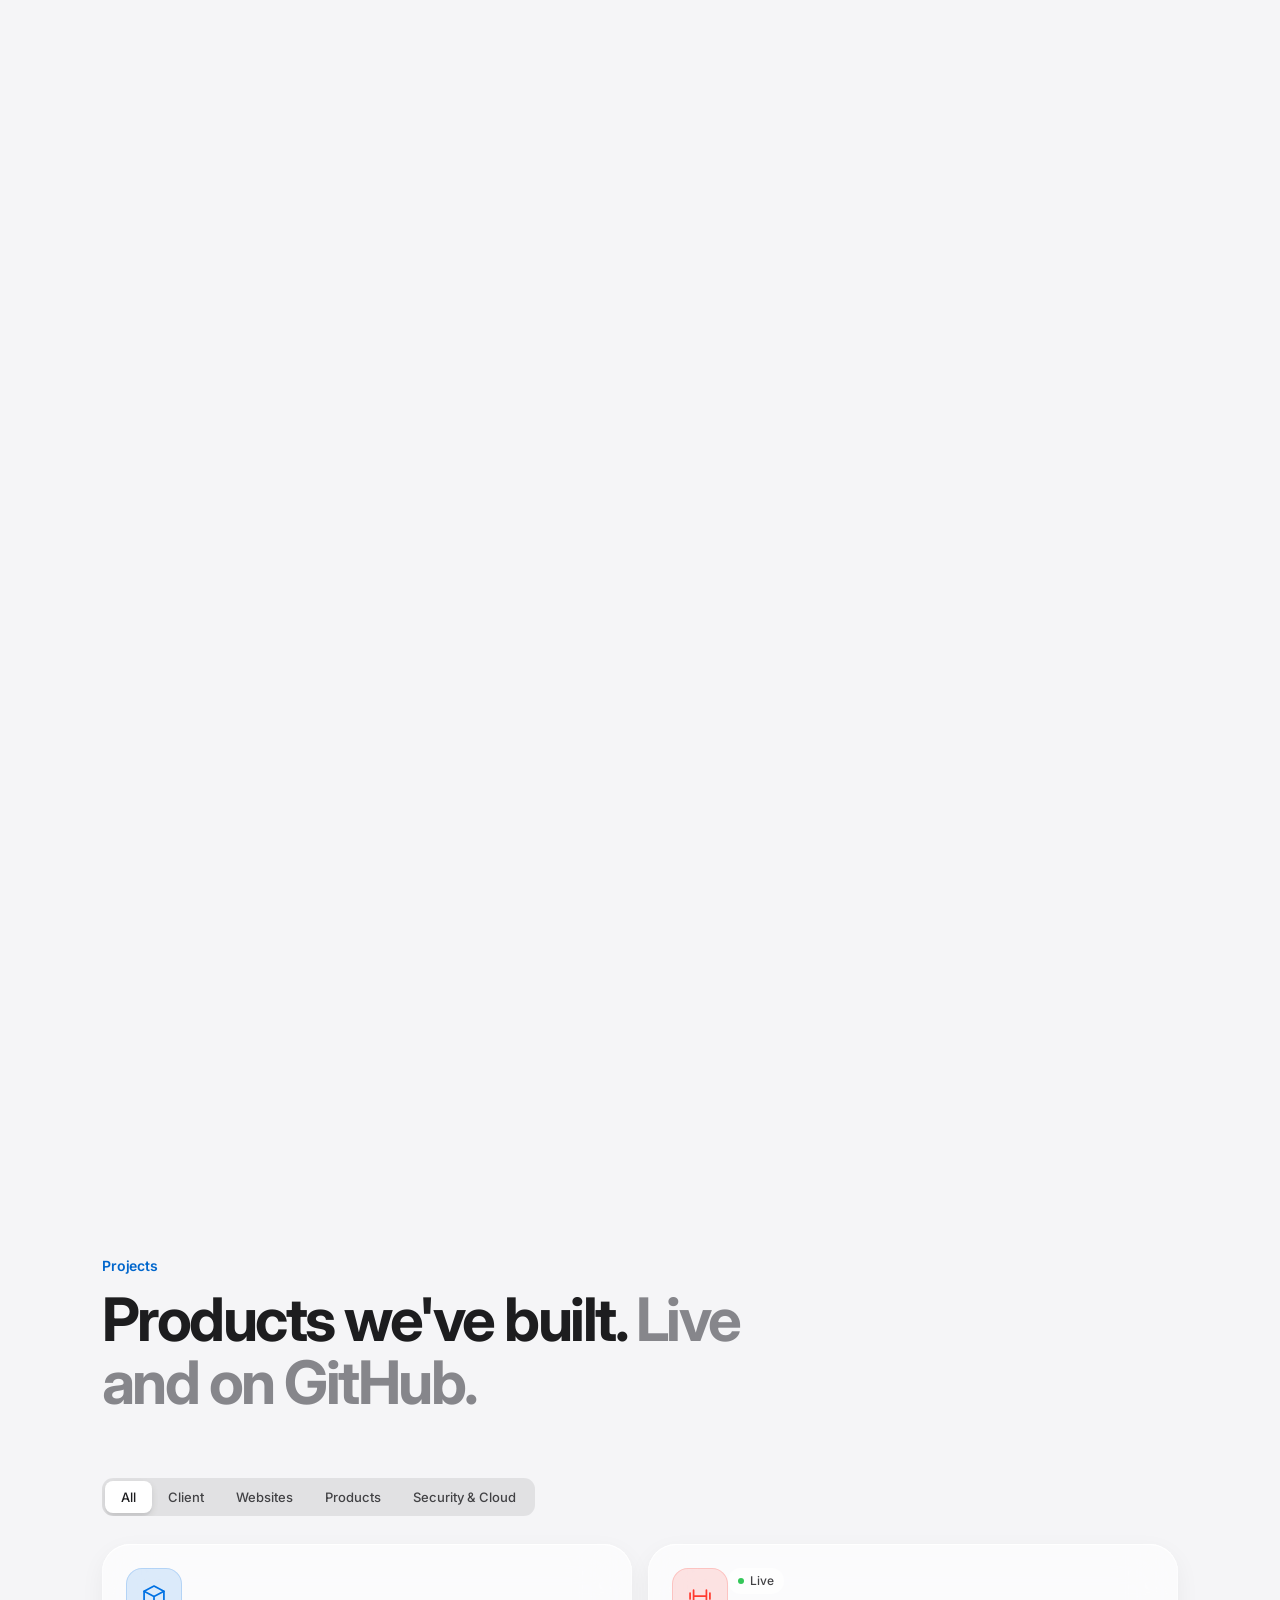
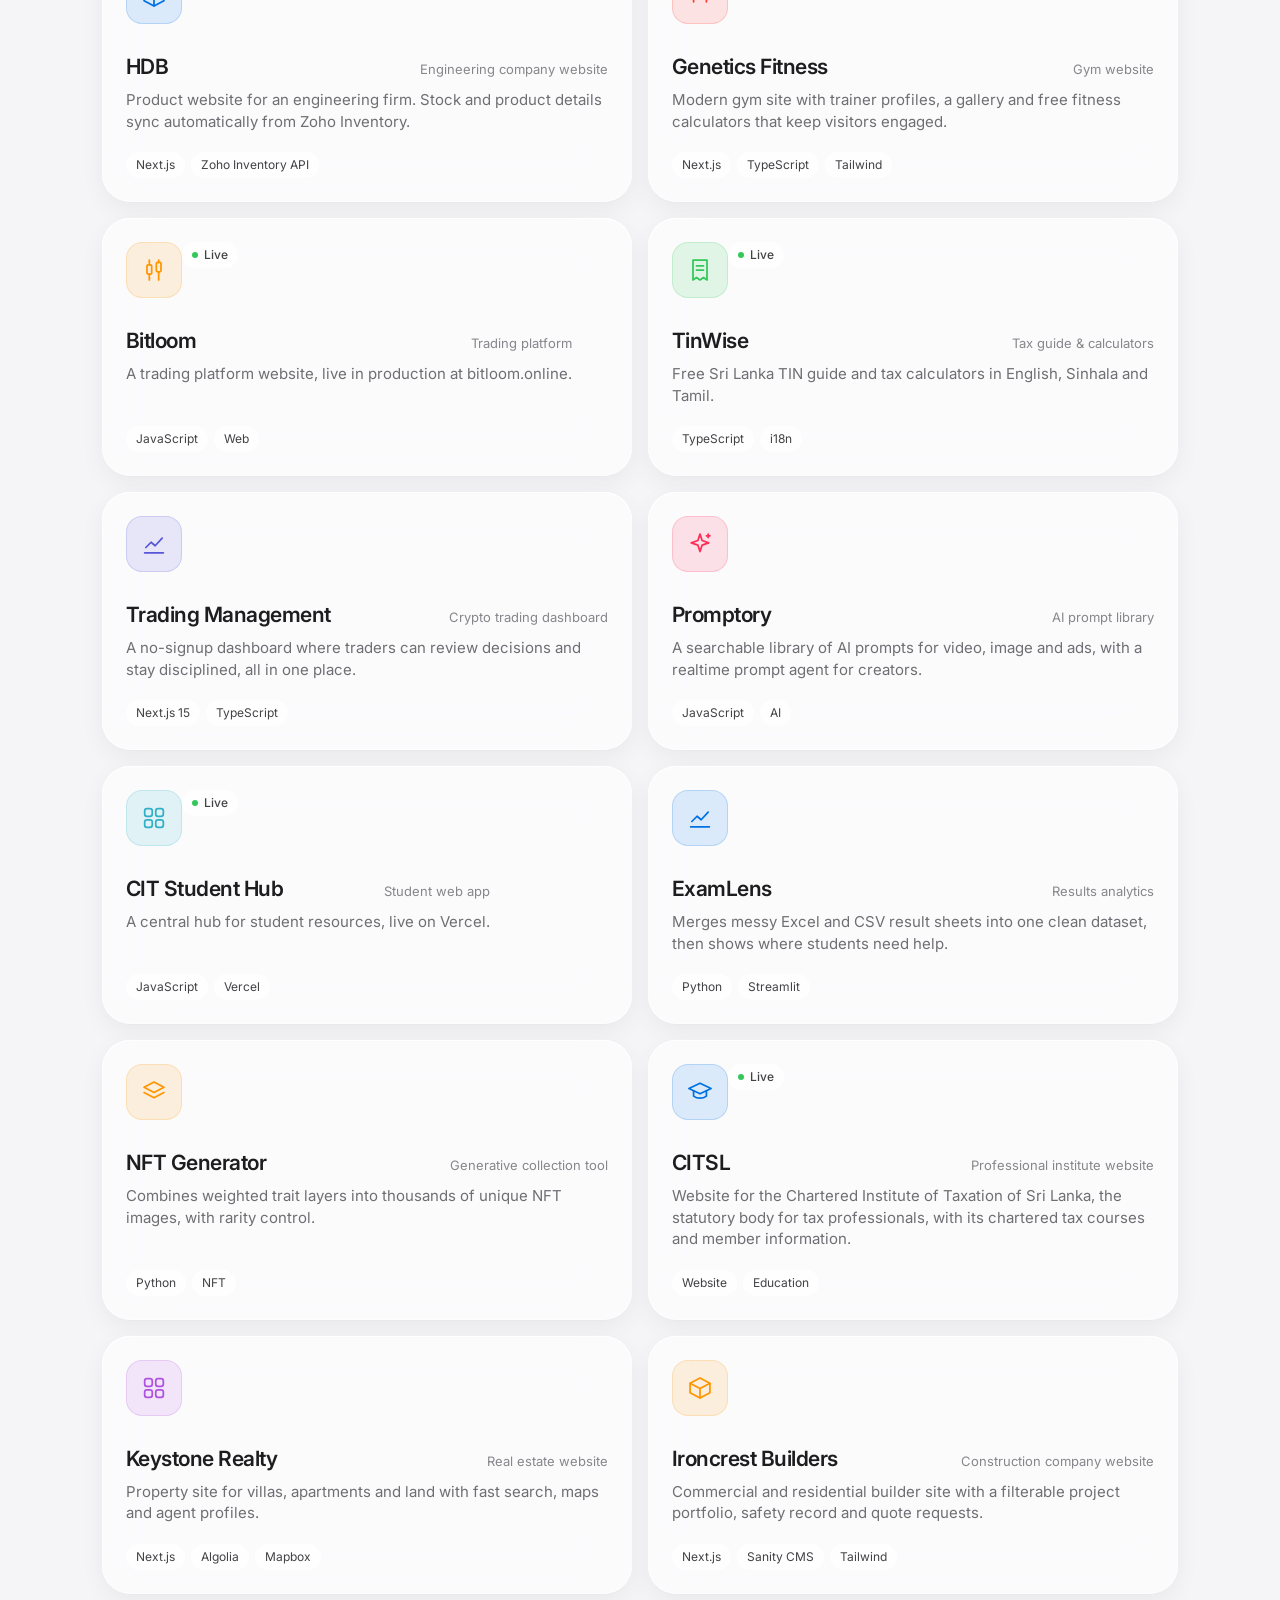
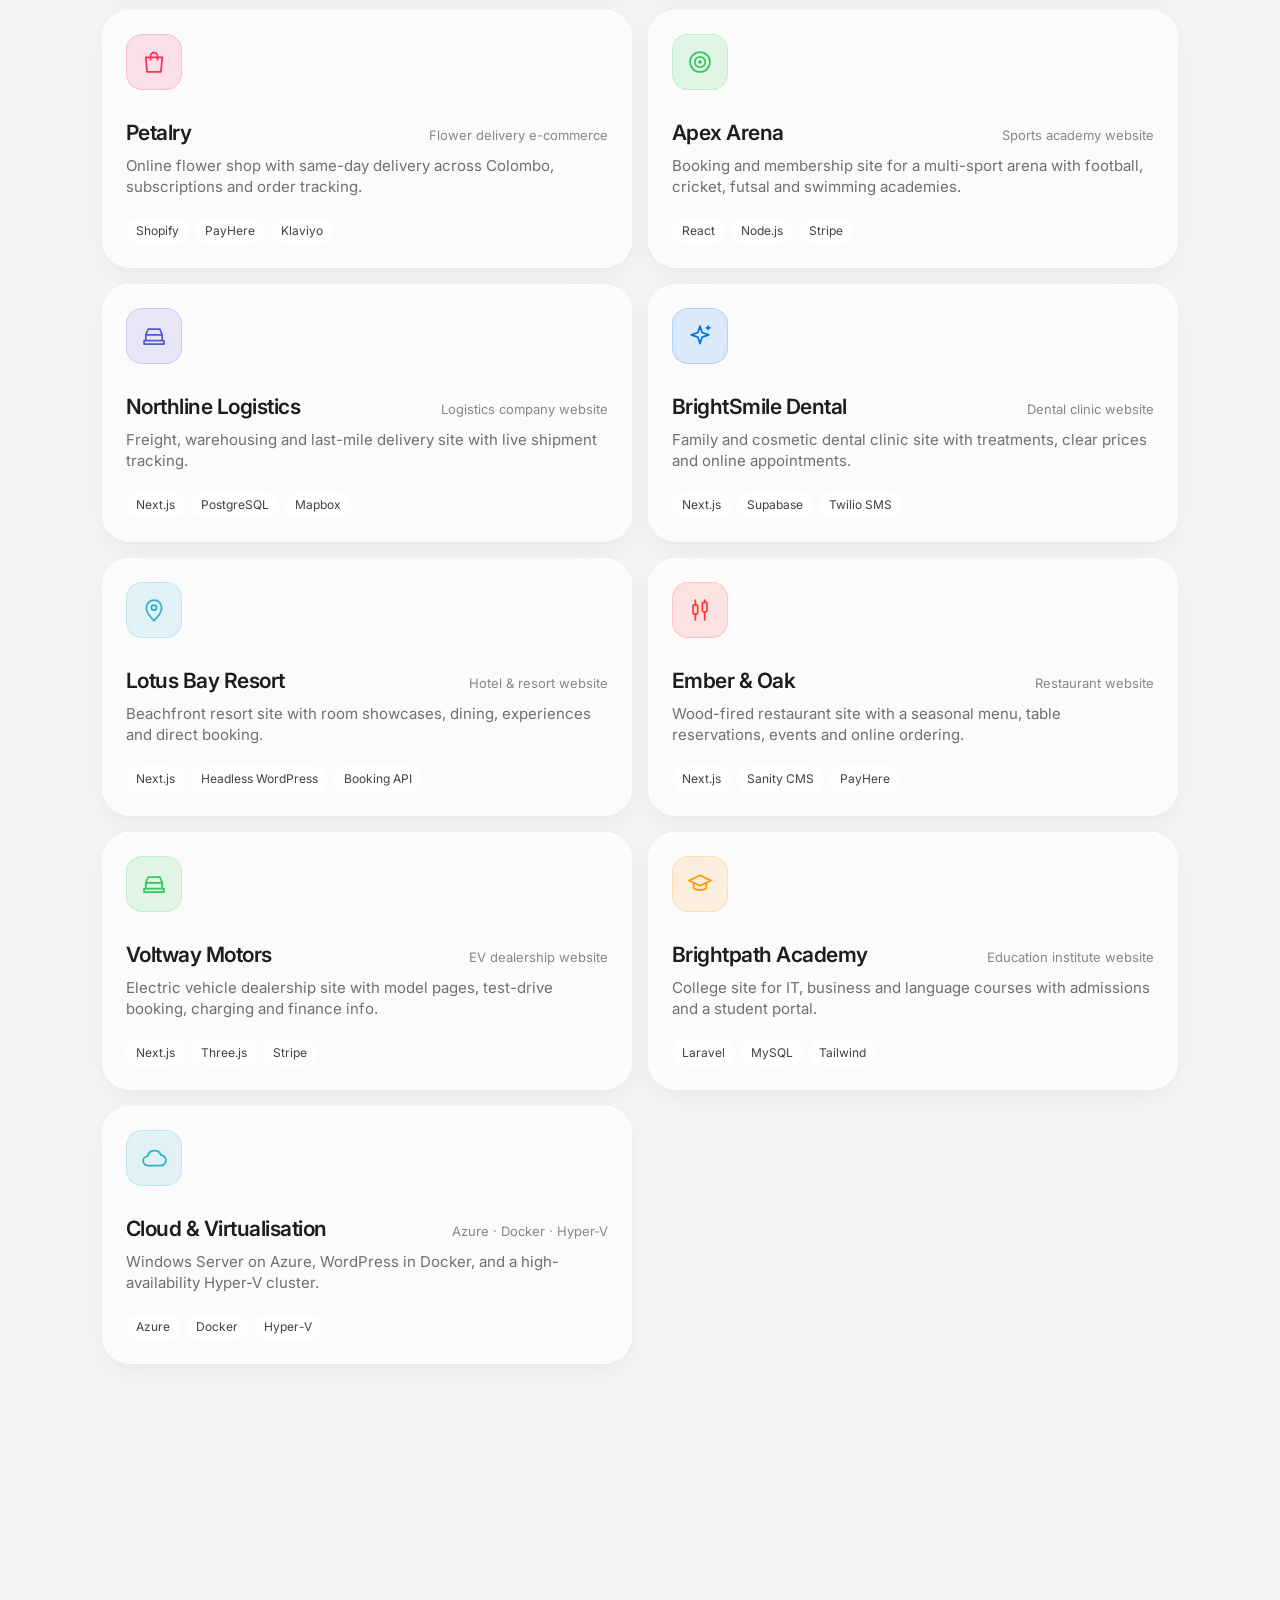
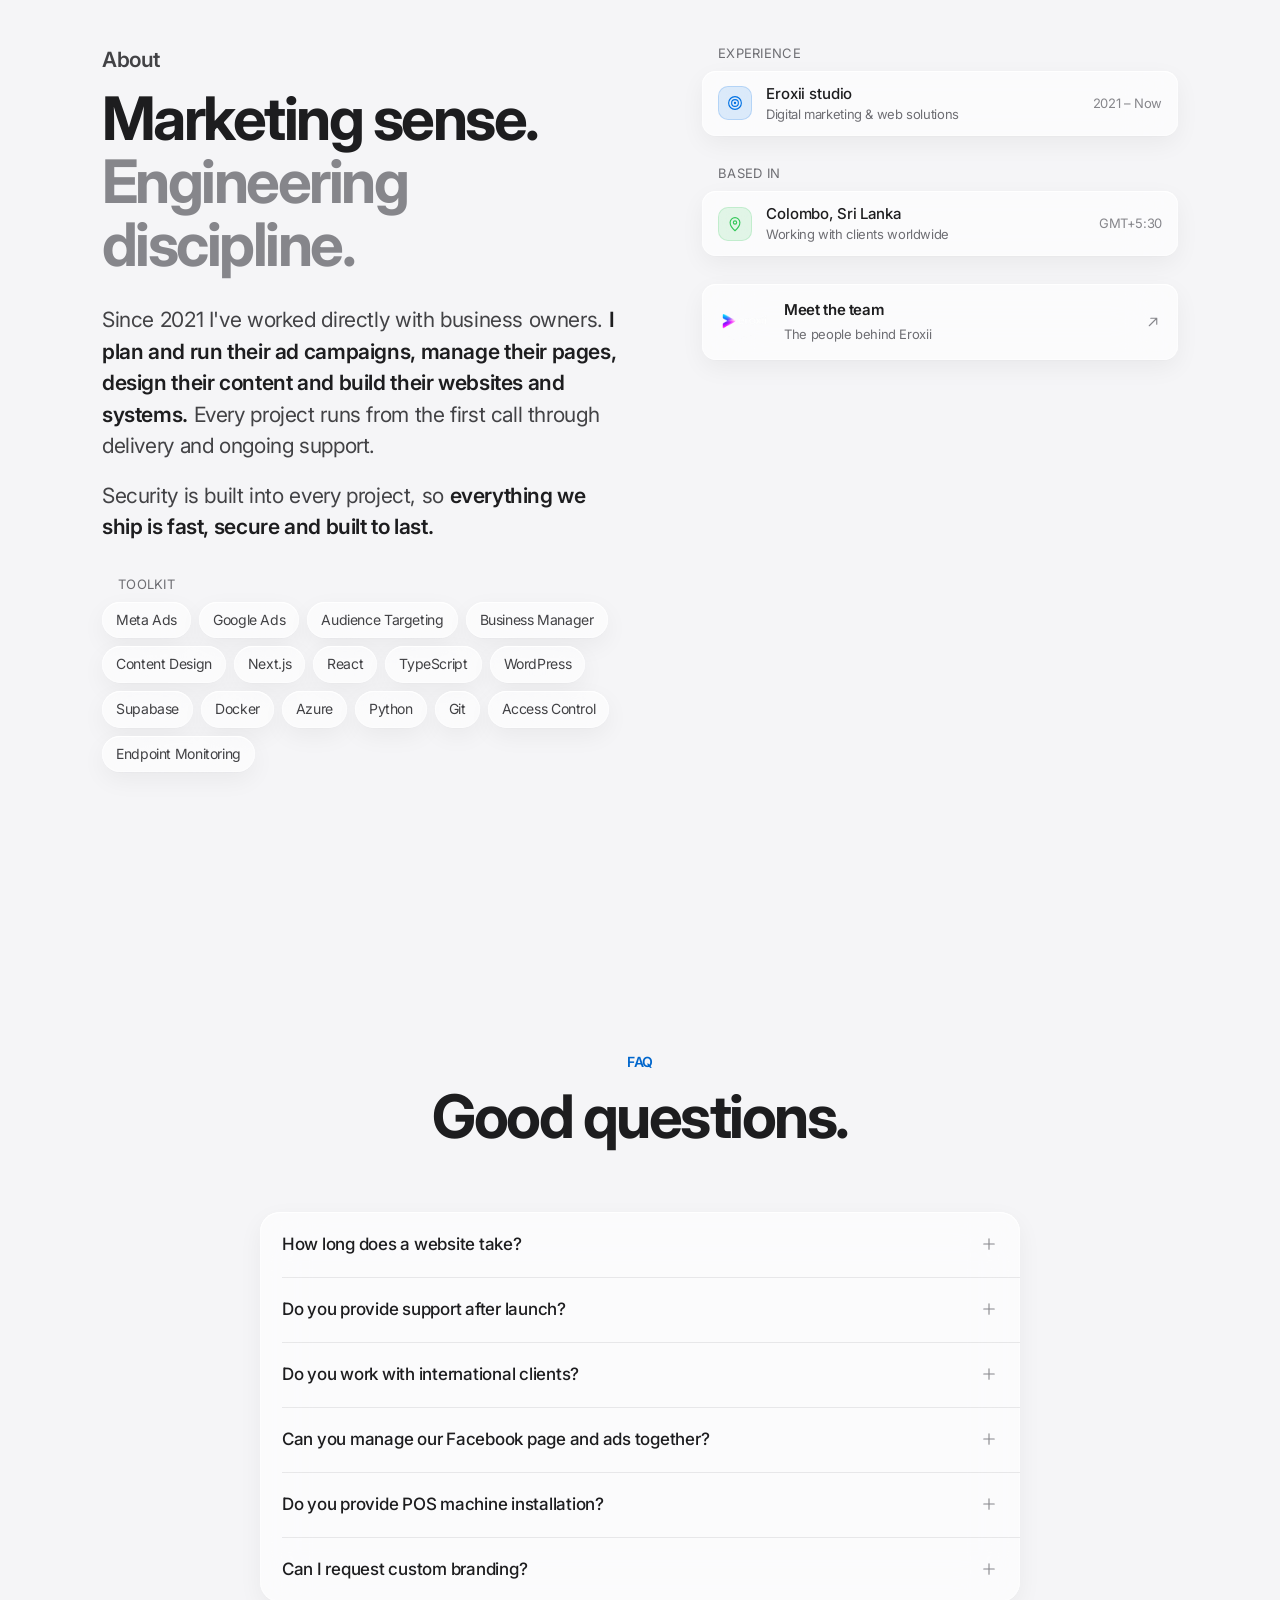
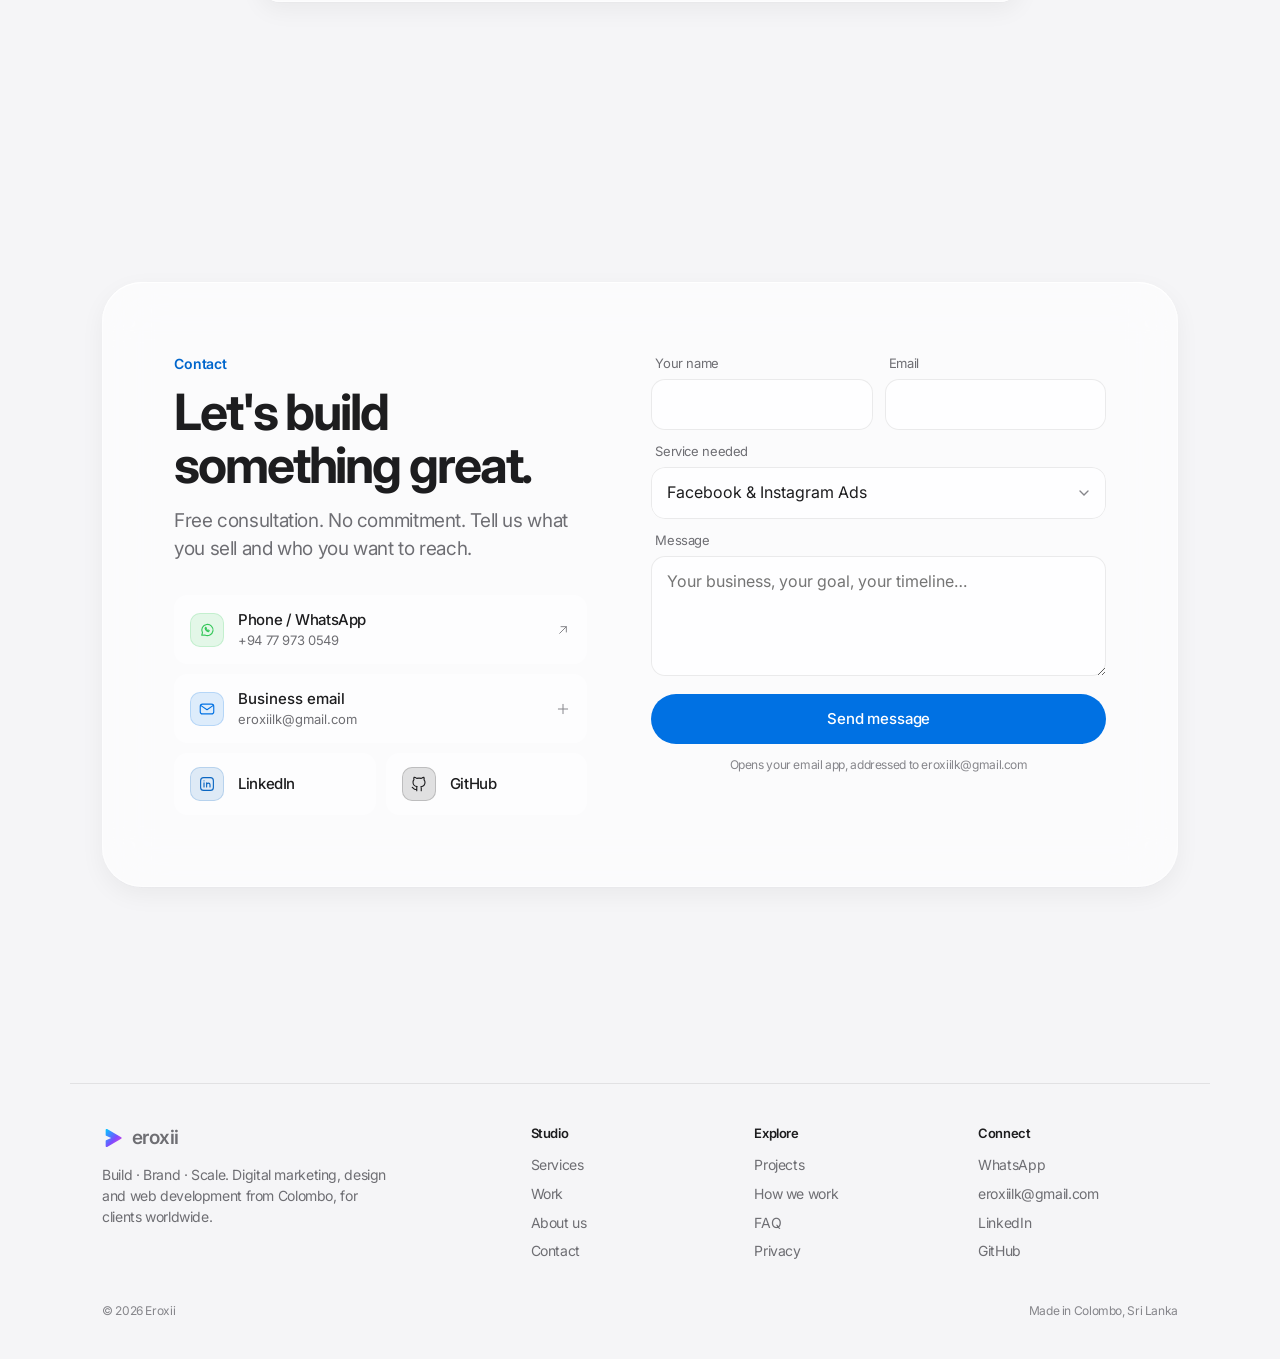
==== commit 0d857994: "Add loading screen, mobile menu, smoother effects and new website projects" ====
--- a/index.html
+++ b/index.html
@@ -154,7 +154,7 @@
         <h2 class="h2 r" style="--d:1">Products we've built. <span class="soft">Live and on GitHub.</span></h2>
       </div>
       <div class="seg r" role="group" aria-label="Filter projects" id="pseg"><span class="thumb" aria-hidden="true"></span>
-        <button aria-pressed="true" data-f="all">All</button><button aria-pressed="false" data-f="client">Client</button><button aria-pressed="false" data-f="product">Products</button><button aria-pressed="false" data-f="security">Security &amp; Cloud</button>
+        <button aria-pressed="true" data-f="all">All</button><button aria-pressed="false" data-f="client">Client</button><button aria-pressed="false" data-f="web">Websites</button><button aria-pressed="false" data-f="product">Products</button><button aria-pressed="false" data-f="security">Security &amp; Cloud</button>
       </div>
       <div class="work" id="grid"></div>
     </div>
--- a/assets/site.css
+++ b/assets/site.css
@@ -43,7 +43,7 @@
 
 /* Wallpaper */
 .wall{position:fixed;inset:0;z-index:-1;overflow:hidden;pointer-events:none}
-.orb{position:absolute;border-radius:50%;filter:blur(100px);opacity:var(--orb);will-change:transform}
+.orb{position:absolute;border-radius:50%;opacity:var(--orb);will-change:transform;-webkit-mask:radial-gradient(closest-side,#000 0%,rgba(0,0,0,.55) 45%,transparent 100%);mask:radial-gradient(closest-side,#000 0%,rgba(0,0,0,.55) 45%,transparent 100%)}
 .orb.a{background:var(--cyan);width:50vmax;height:50vmax;top:-20vmax;left:-14vmax;animation:d1 30s ease-in-out infinite alternate}
 .orb.b{background:var(--magenta);width:44vmax;height:44vmax;top:-12vmax;right:-20vmax;animation:d2 36s ease-in-out infinite alternate}
 .orb.c{background:#ff9f0a;width:40vmax;height:40vmax;bottom:-24vmax;left:20vmax;animation:d3 33s ease-in-out infinite alternate;opacity:calc(var(--orb)*.7)}
@@ -580,3 +580,48 @@
 .role.lead{box-shadow:var(--edge),var(--shadow),inset 0 0 0 1.5px color-mix(in srgb,var(--blue) 45%,transparent)}
 @media (max-width:980px){.roles{grid-template-columns:1fr 1fr}}
 @media (max-width:620px){.roles{grid-template-columns:1fr}}
+
+/* ---------- Loading screen ---------- */
+.loader{position:fixed;inset:0;z-index:1000;display:grid;place-items:center;background:var(--bg);transition:opacity .6s var(--ease),visibility .6s}
+.loader.out{opacity:0;visibility:hidden}
+.loader.quick .ld-in{animation-duration:.01s}
+.ld-in{display:grid;justify-items:center;gap:14px;animation:ldIn .7s var(--spring) both}
+.ld-logo{width:56px;height:56px;animation:ldPulse 1.6s var(--ease) infinite}
+.ld-word{font-weight:600;font-size:22px;letter-spacing:-.03em}
+.ld-bar{width:140px;height:3px;border-radius:3px;background:var(--line);overflow:hidden}
+.ld-bar i{display:block;height:100%;width:40%;border-radius:3px;background:linear-gradient(90deg,#00c8ff,#7b4dff,#ff3dd6);animation:ldRun 1.1s var(--ease) infinite}
+.loader.out .ld-in{transform:scale(.96);transition:transform .6s var(--ease)}
+@keyframes ldIn{from{opacity:0;transform:translateY(8px) scale(.96)}}
+@keyframes ldPulse{50%{transform:scale(.9);opacity:.8}}
+@keyframes ldRun{from{transform:translateX(-110%)}to{transform:translateX(260%)}}
+
+/* ---------- Mobile menu (three lines) ---------- */
+.burger{display:none;flex-direction:column;gap:4px;place-content:center}
+.burger span{display:block;width:17px;height:1.6px;border-radius:2px;background:currentColor;transition:transform .45s var(--spring),opacity .2s}
+.menu-open .burger span:nth-child(1){transform:translateY(5.6px) rotate(45deg)}
+.menu-open .burger span:nth-child(2){opacity:0}
+.menu-open .burger span:nth-child(3){transform:translateY(-5.6px) rotate(-45deg)}
+.menu-dim{position:fixed;inset:0;z-index:48;background:rgba(0,0,0,.35);opacity:0;pointer-events:none;transition:opacity .35s var(--ease)}
+.menu{position:fixed;top:56px;right:0;bottom:0;z-index:49;width:min(320px,86vw);display:flex;flex-direction:column;gap:4px;padding:16px;
+  background:var(--surface);box-shadow:var(--shadow-lift);transform:translateX(100%);visibility:hidden;transition:transform .5s var(--spring),visibility .5s;overflow-y:auto;overscroll-behavior:contain}
+.menu a:not(.btn){display:flex;align-items:center;justify-content:space-between;padding:14px 12px;border-radius:14px;font-size:19px;font-weight:600;letter-spacing:-.02em;
+  opacity:0;transform:translateX(16px);transition:opacity .4s var(--ease),transform .5s var(--spring),background .2s;transition-delay:calc(var(--i)*35ms)}
+.menu a:not(.btn) svg{width:18px;height:18px;color:var(--faint)}
+.menu a:not(.btn):active,.menu a:not(.btn):hover{background:var(--line)}
+.menu a[aria-current]{color:var(--blue-ink)}
+.menu .btn{margin-top:12px;justify-content:center;opacity:0;transition:opacity .4s var(--ease);transition-delay:calc(var(--i)*35ms)}
+.menu-open .menu{transform:none;visibility:visible}
+.menu-open .menu a{opacity:1;transform:none}
+.menu-open .menu-dim{opacity:1;pointer-events:auto}
+.menu-open body{overflow:hidden}
+@media (max-width:980px){.burger{display:flex}}
+
+/* ---------- Smoother on phones: no live blur on cards, still wallpaper ---------- */
+@media (max-width:760px),(hover:none){
+  .orb{animation:none}
+  .g{backdrop-filter:none;-webkit-backdrop-filter:none;background:color-mix(in srgb,var(--surface) 88%,transparent)}
+  .nav{backdrop-filter:blur(12px);-webkit-backdrop-filter:blur(12px)}
+  .word{filter:none}
+}
+@media (prefers-reduced-motion:reduce){.ld-logo,.ld-bar i{animation:none}}
+.menu-open .dock,.menu-open .bot{opacity:0;pointer-events:none}
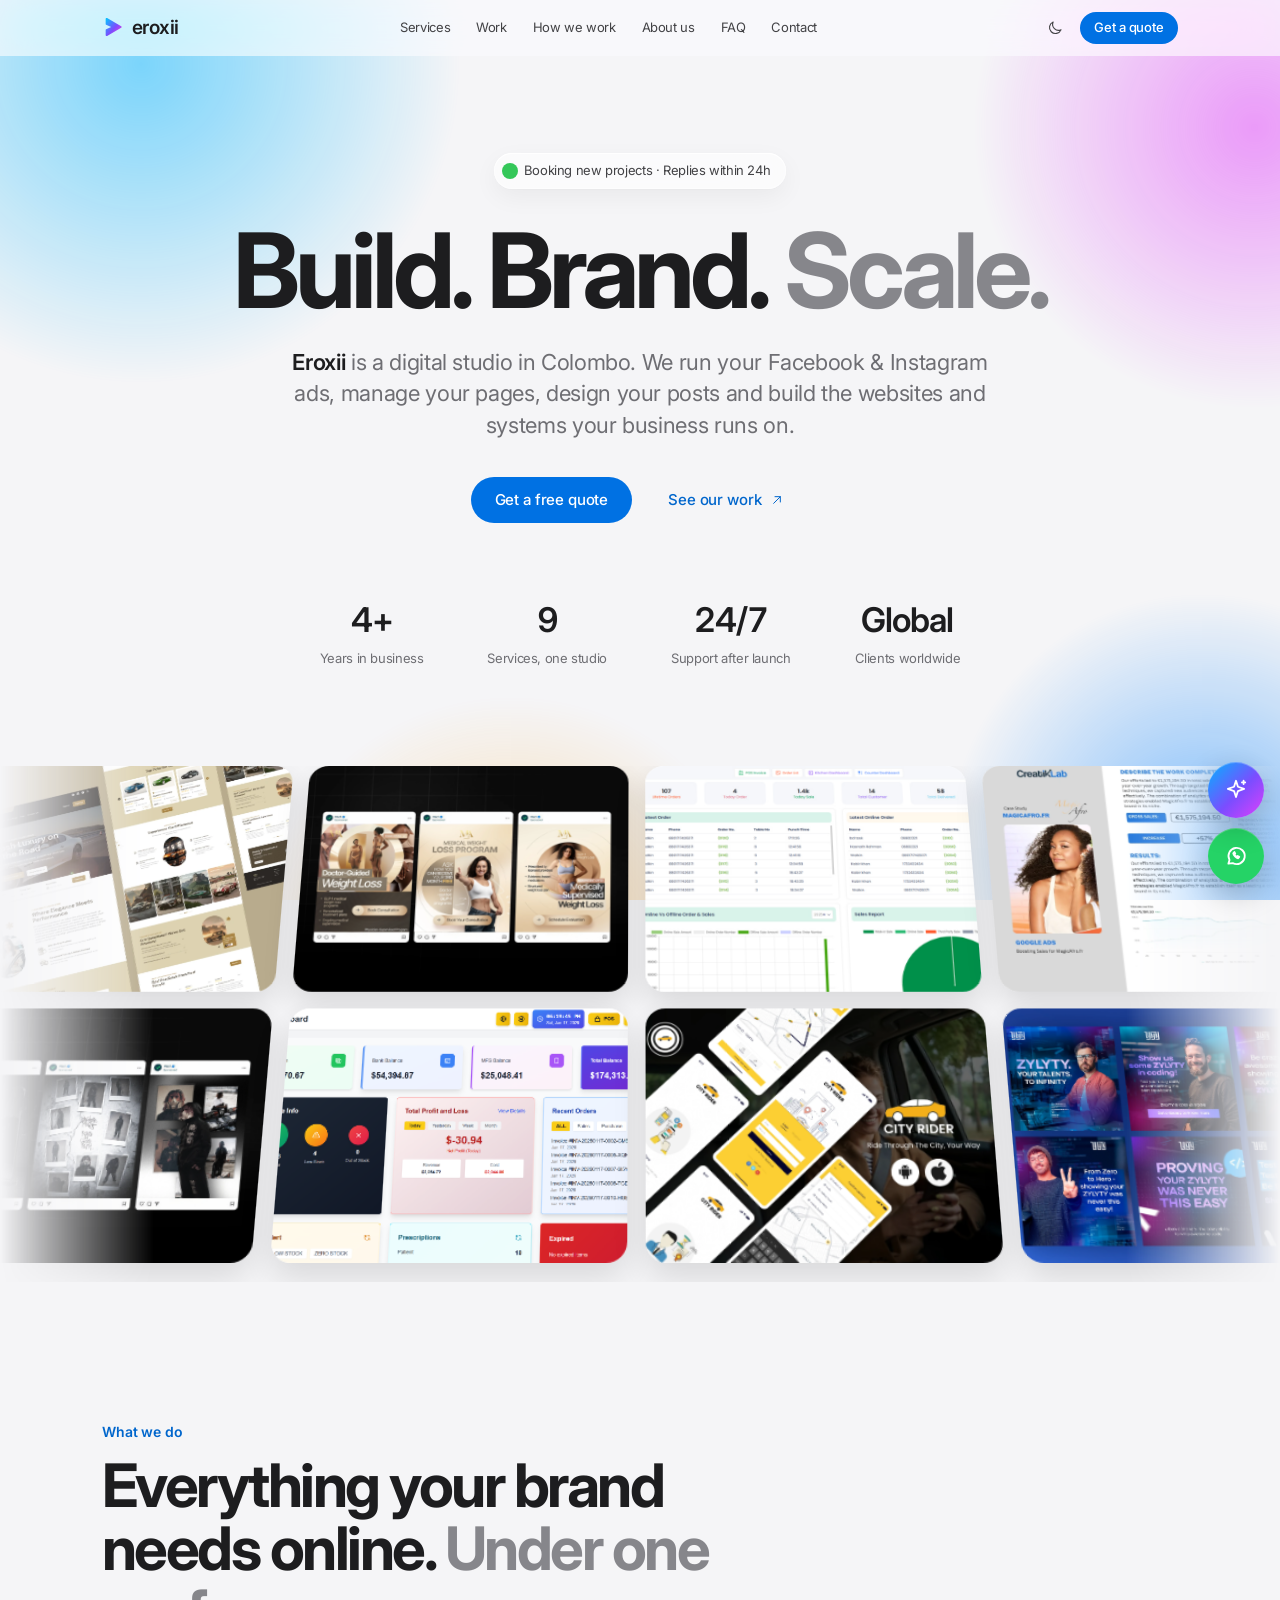
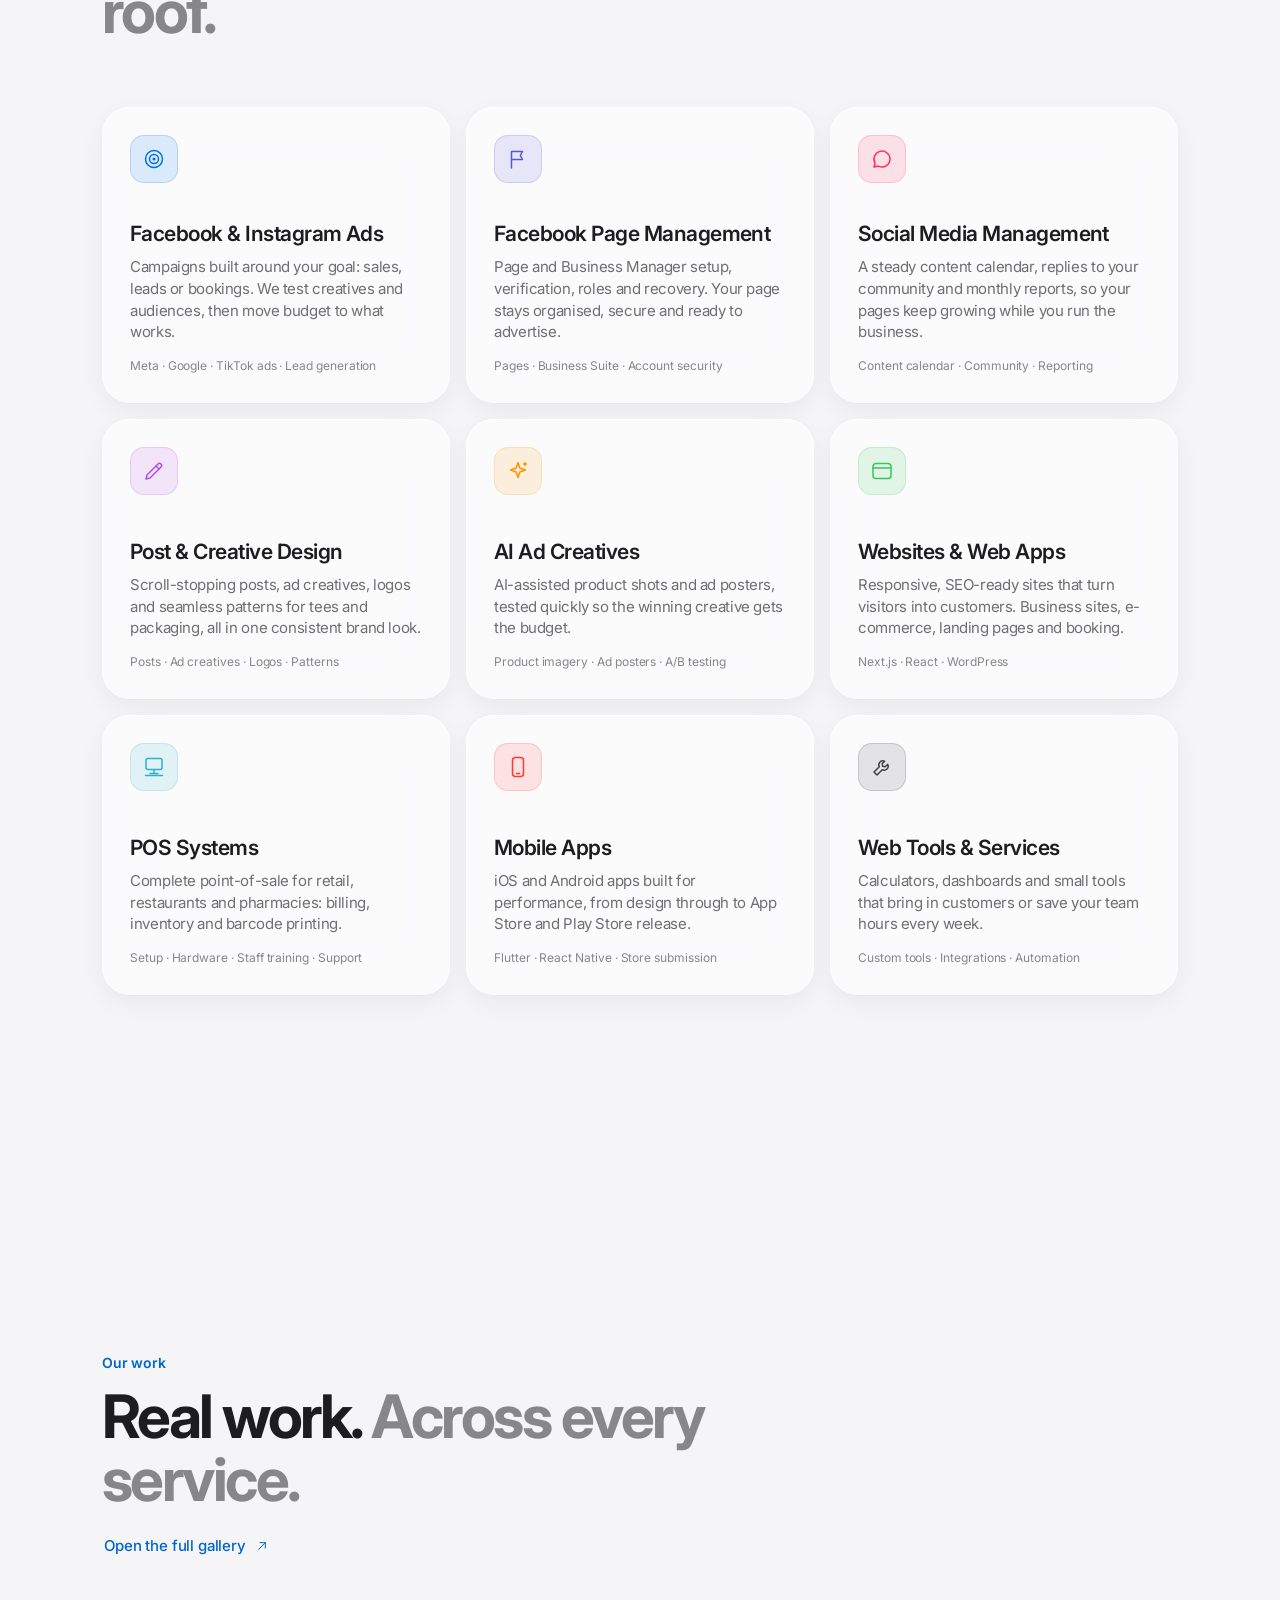
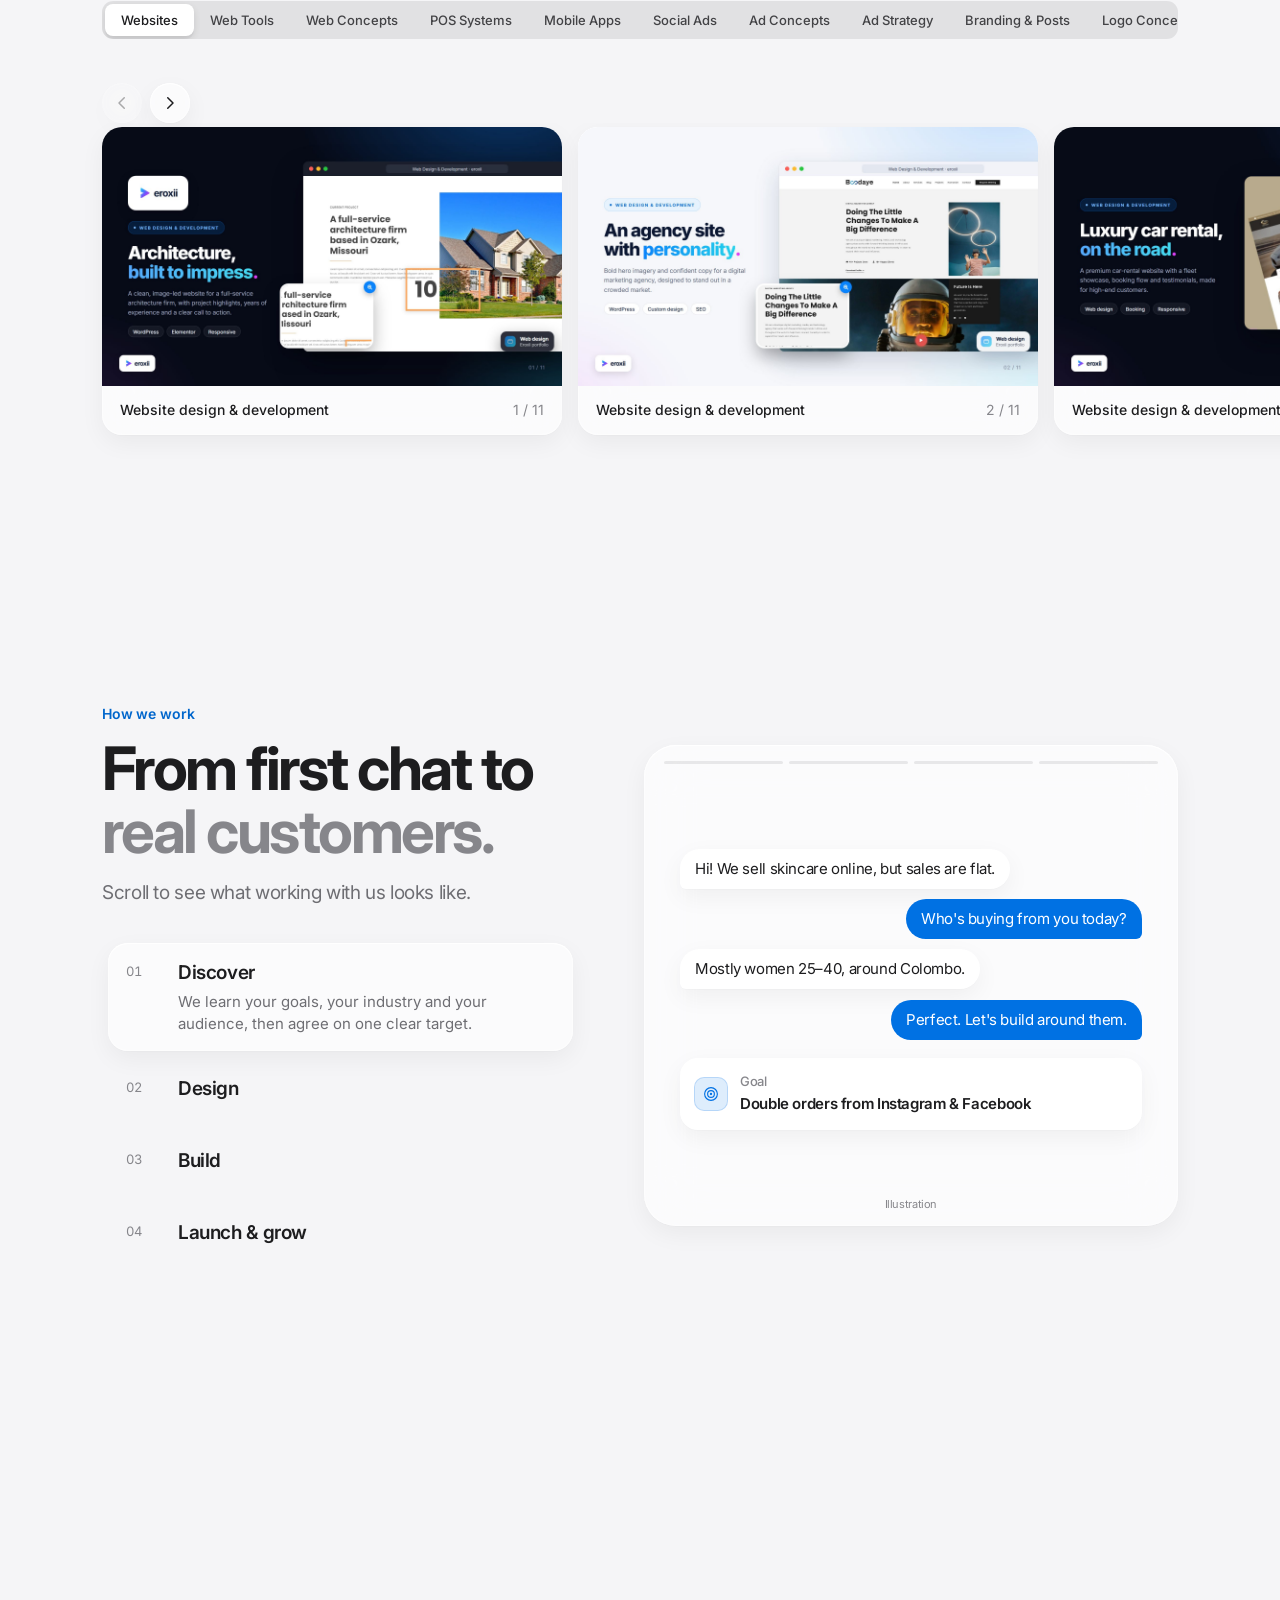
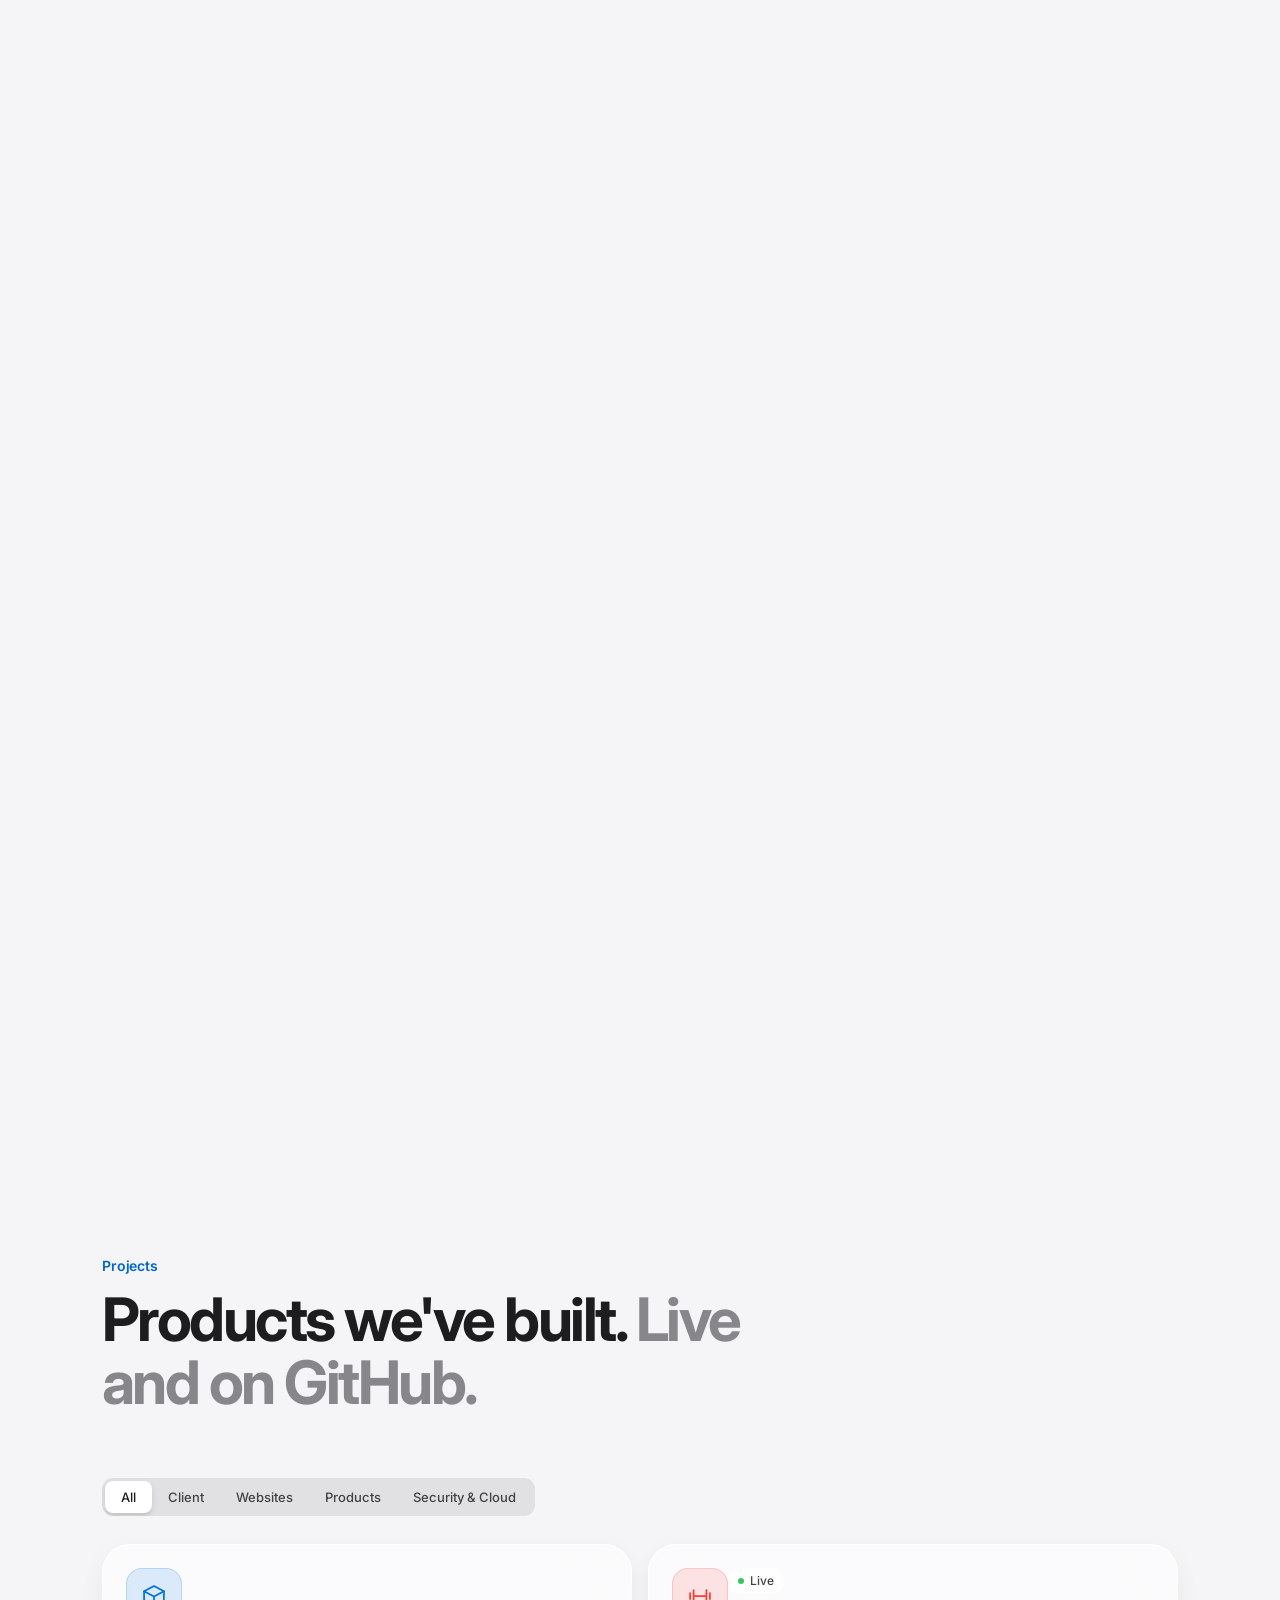
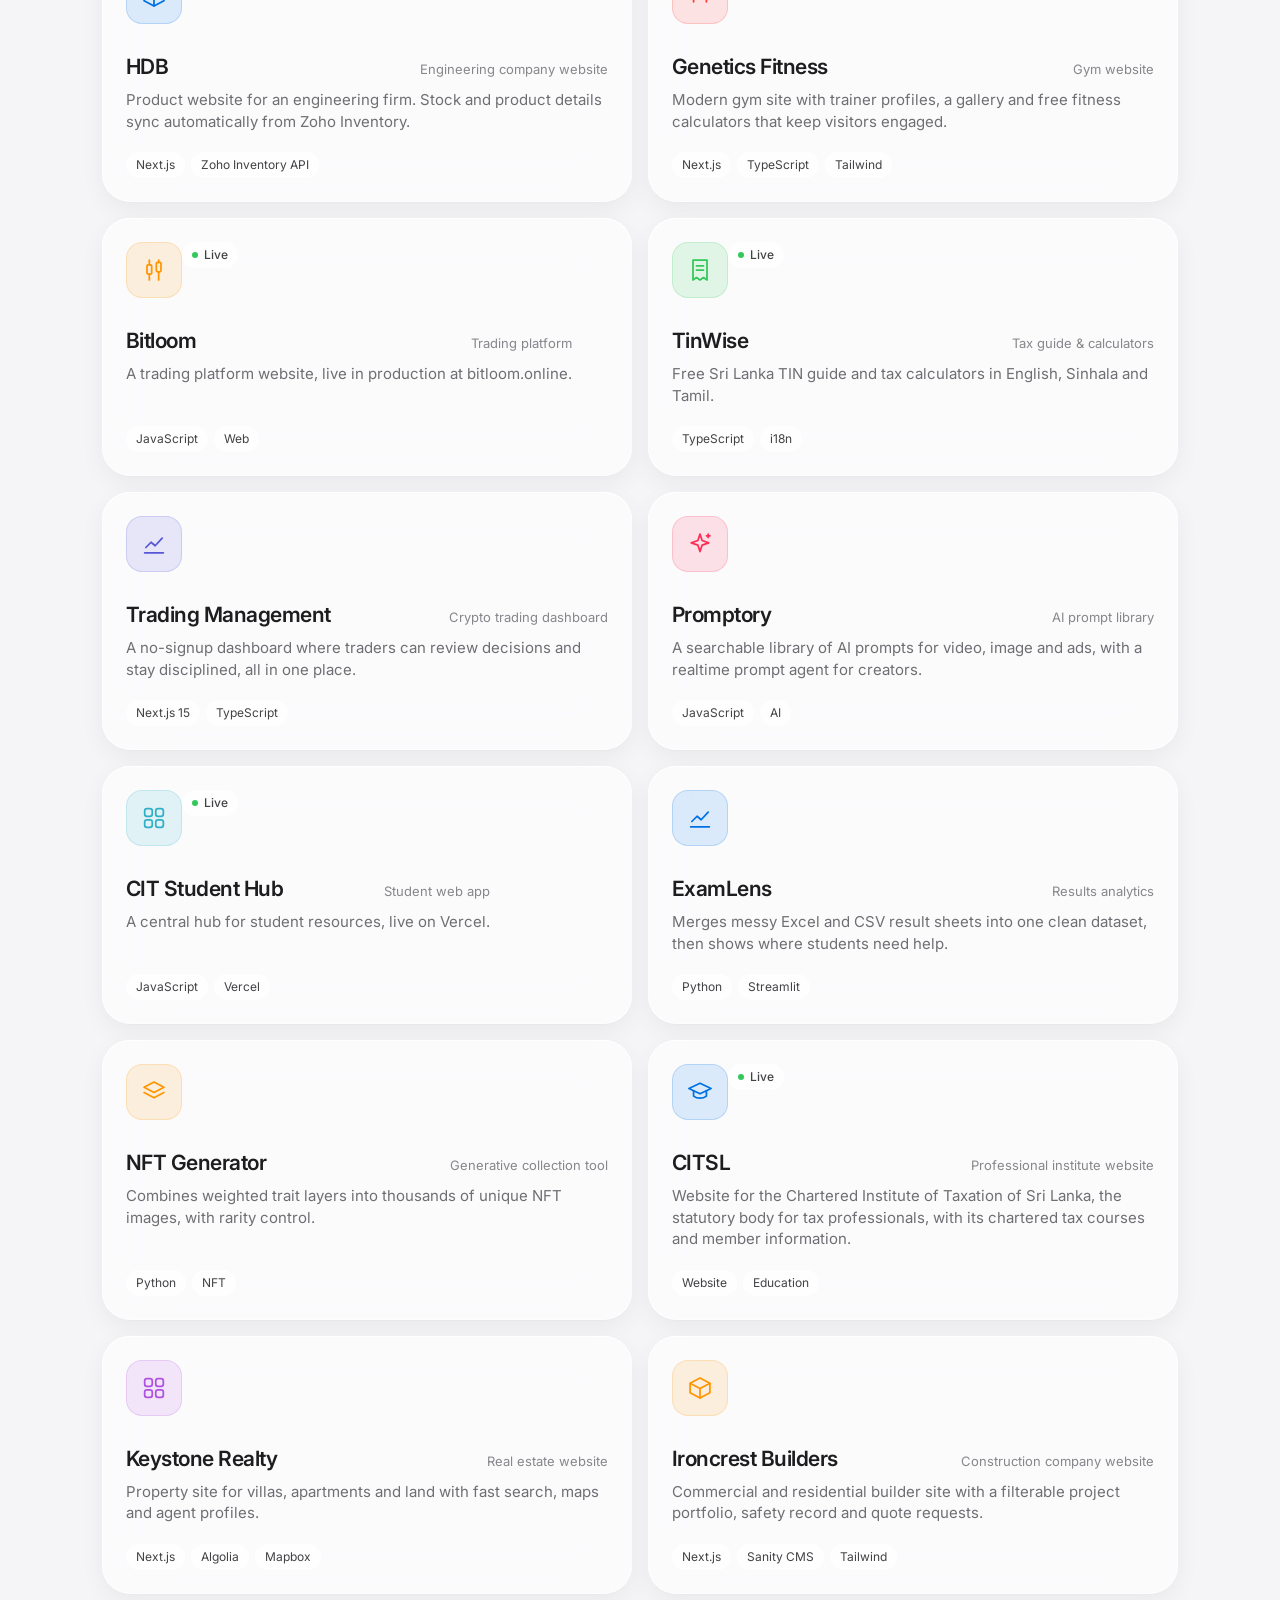
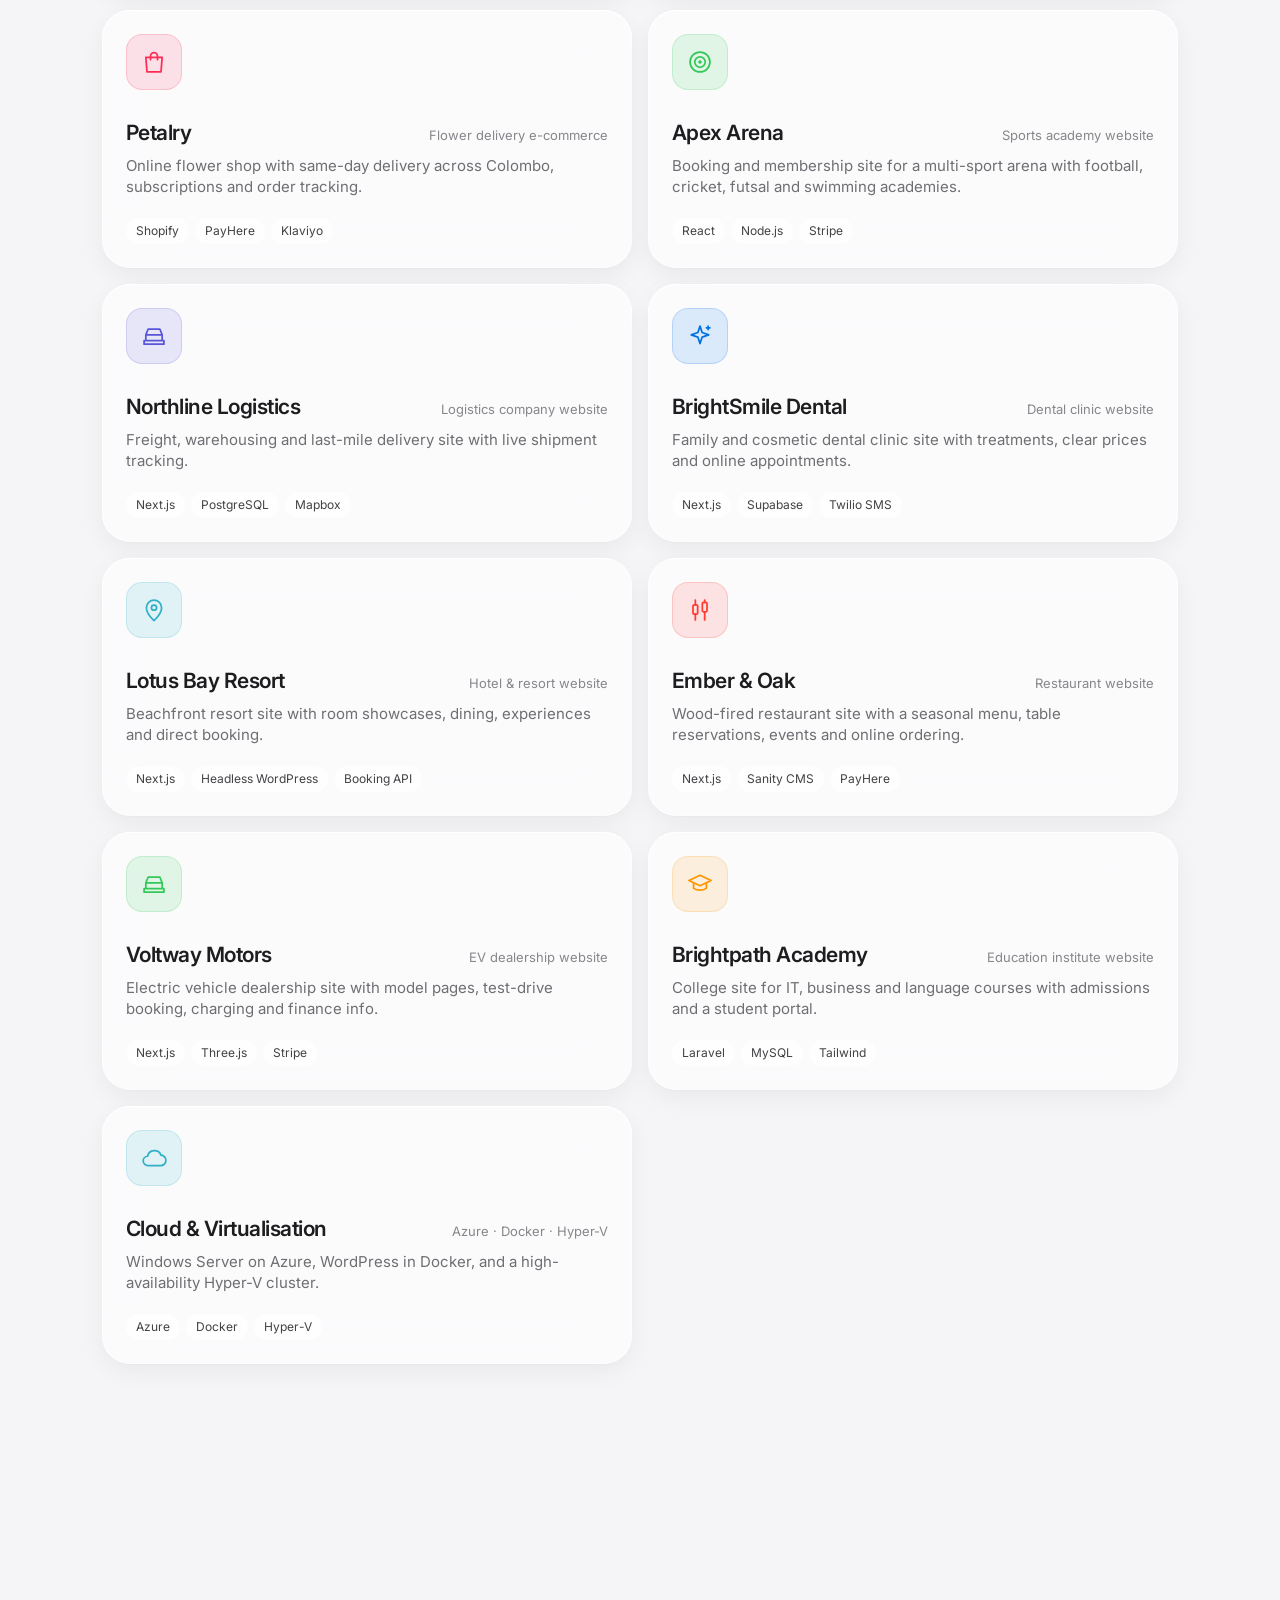
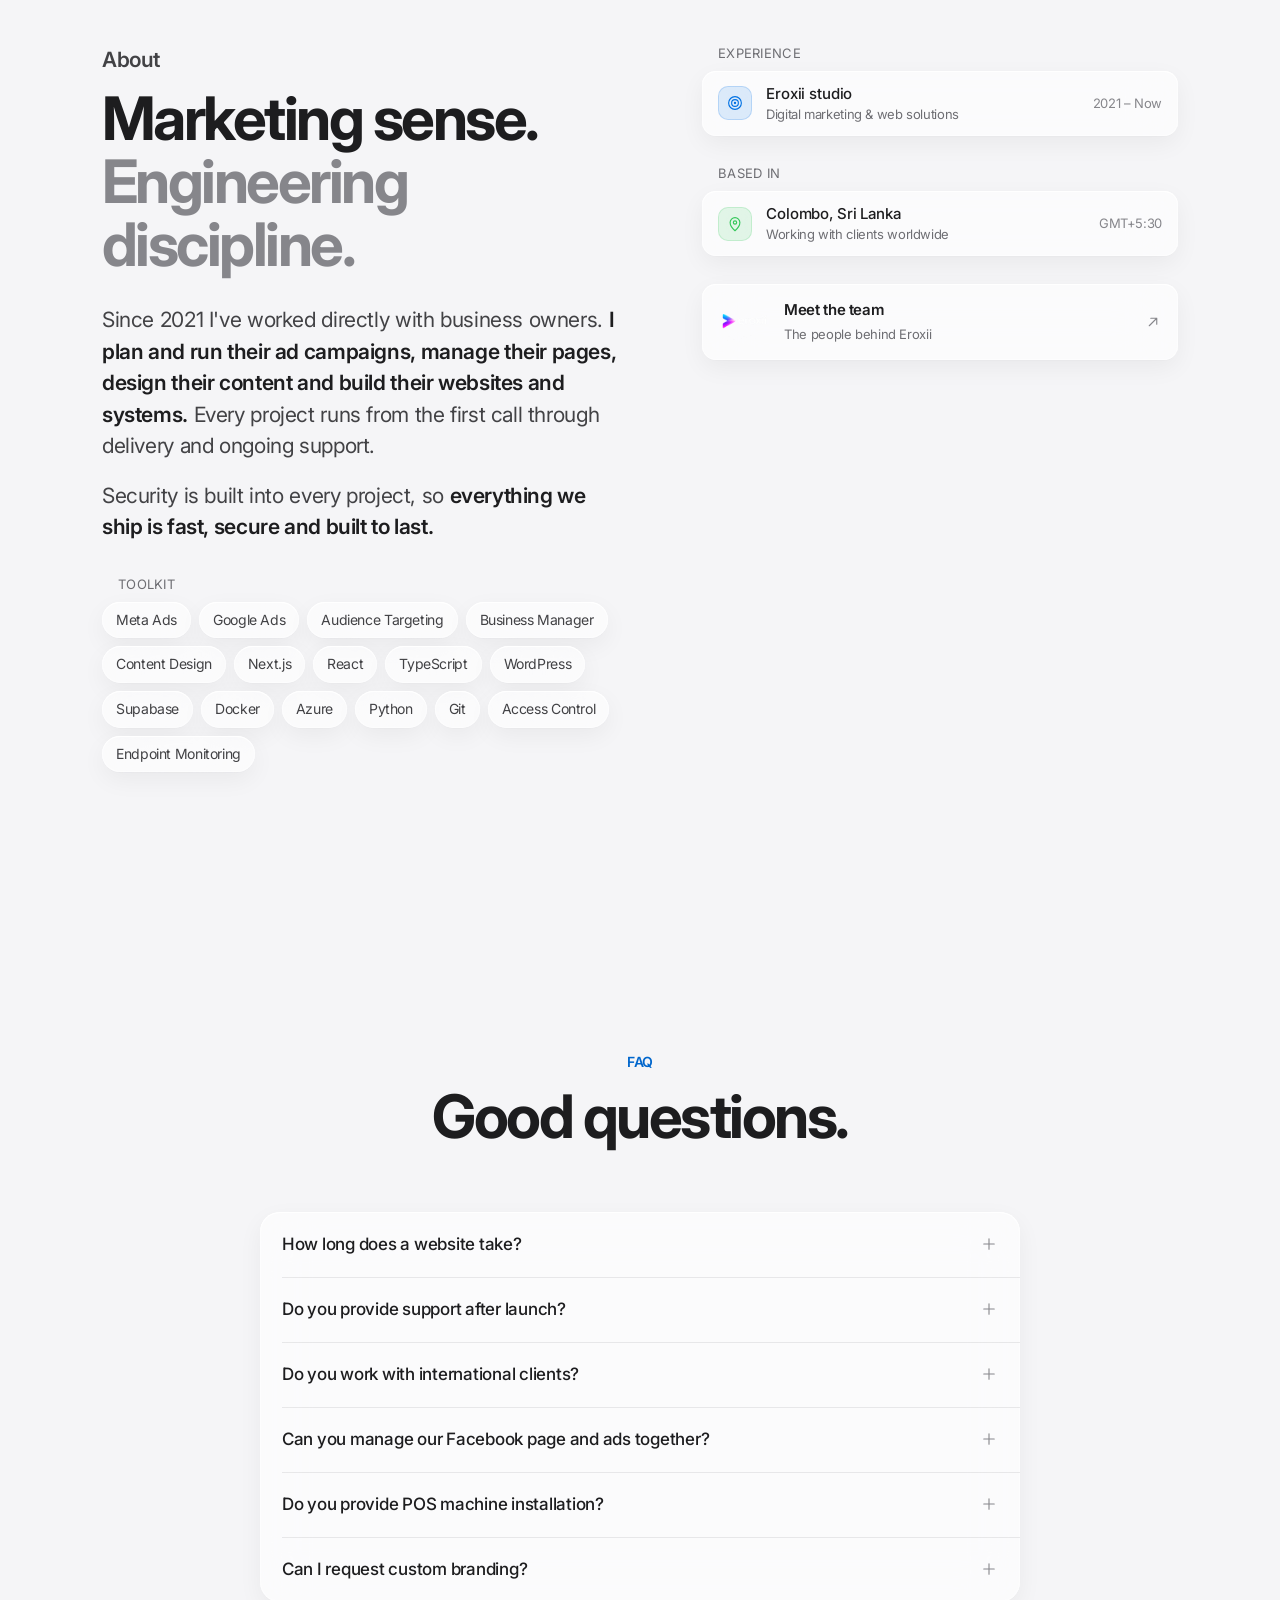
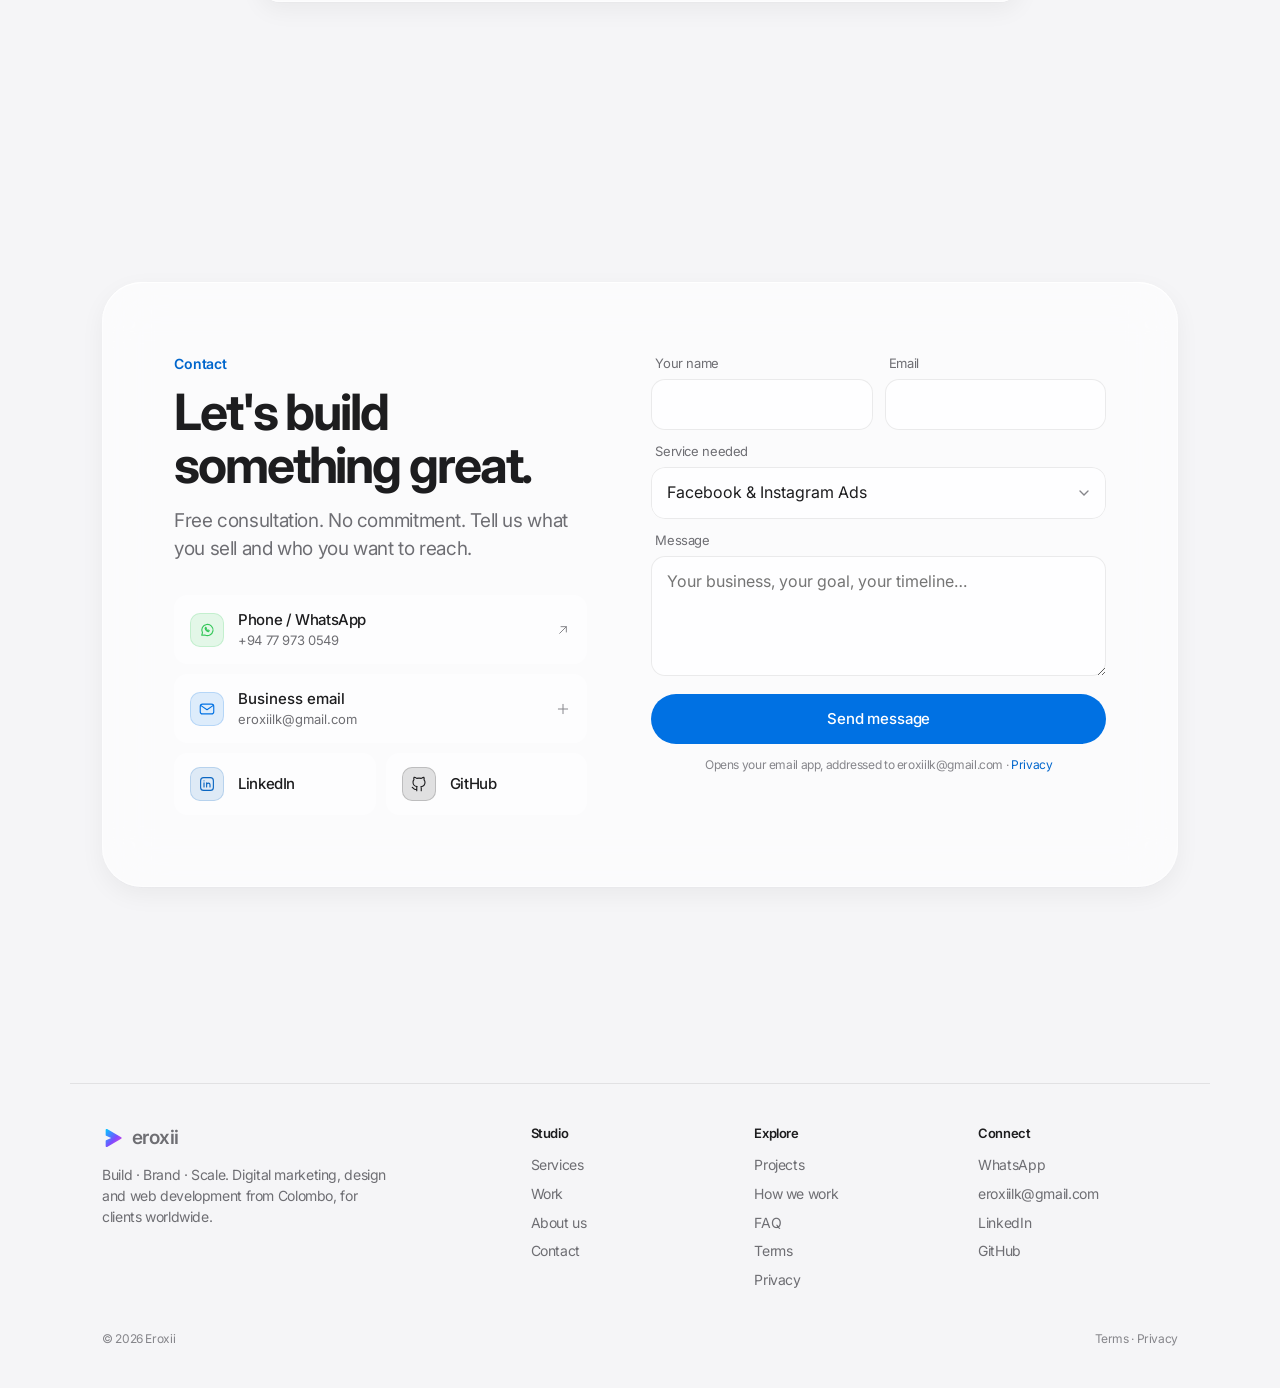
==== commit 054f909b: "Add Terms page, update Privacy for PDPA, clean up footer" ====
--- a/index.html
+++ b/index.html
@@ -225,7 +225,7 @@
             <select id="f-svc" name="service"></select></div>
           <div class="field"><label for="f-msg">Message</label><textarea id="f-msg" name="message" placeholder="Your business, your goal, your timeline…" required></textarea></div>
           <button class="btn btn-primary" type="submit">Send message</button>
-          <p class="note">Opens your email app, addressed to eroxiilk@gmail.com</p>
+          <p class="note">Opens your email app, addressed to eroxiilk@gmail.com · <a href="privacy.html" style="color:var(--blue-ink)">Privacy</a></p>
         </form>
       </div>
     </div>
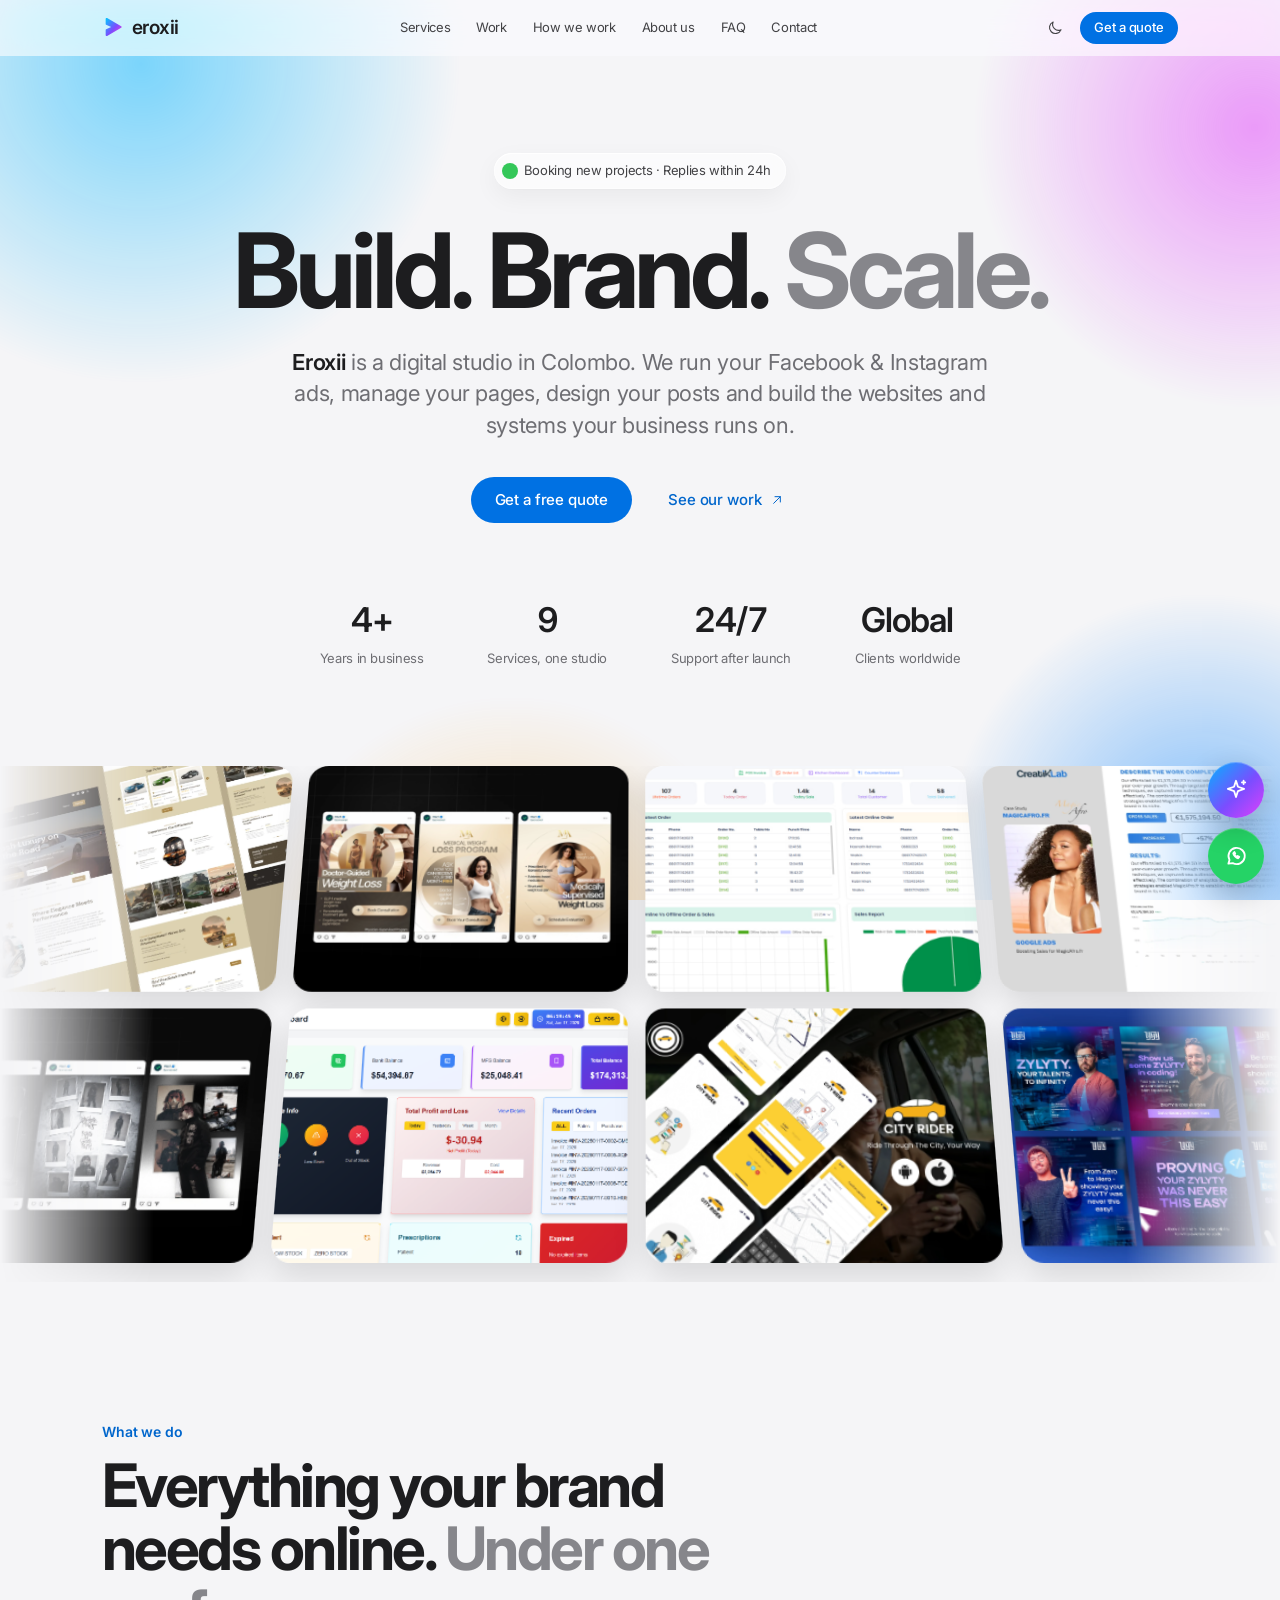
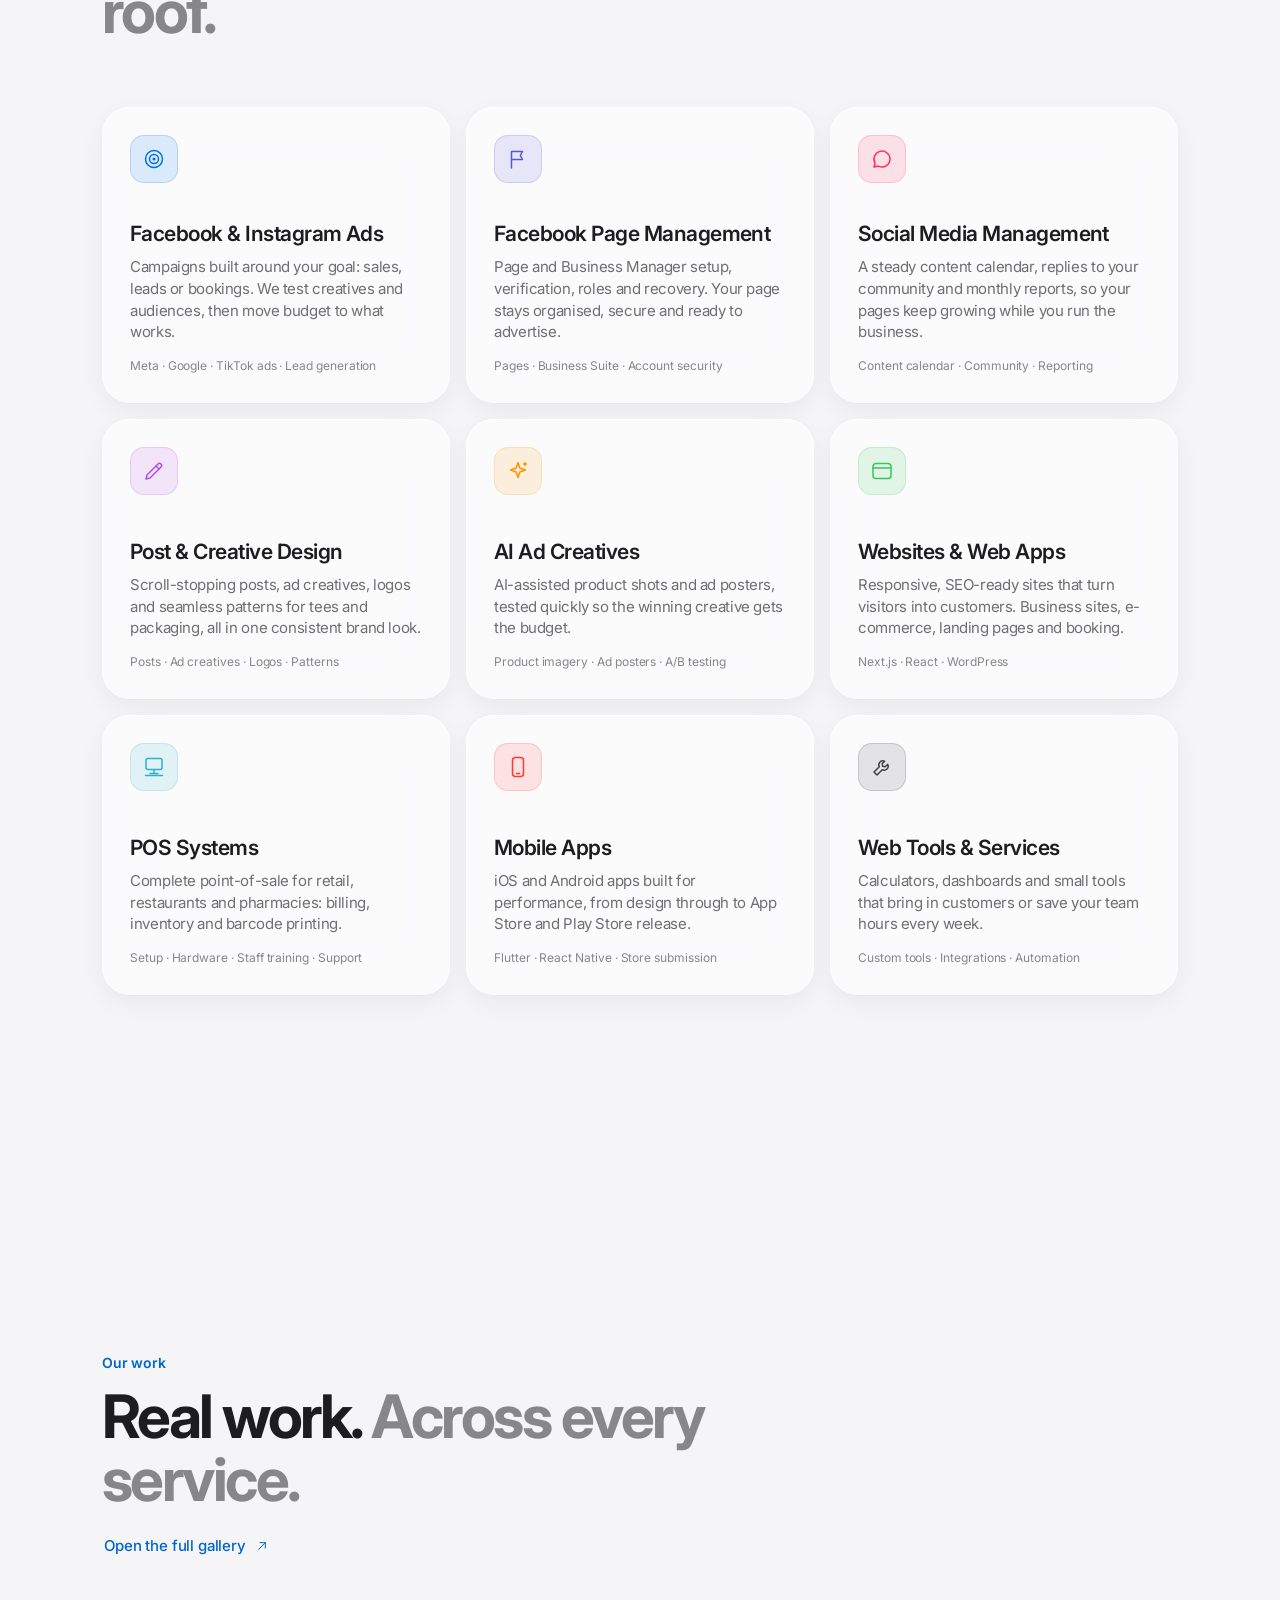
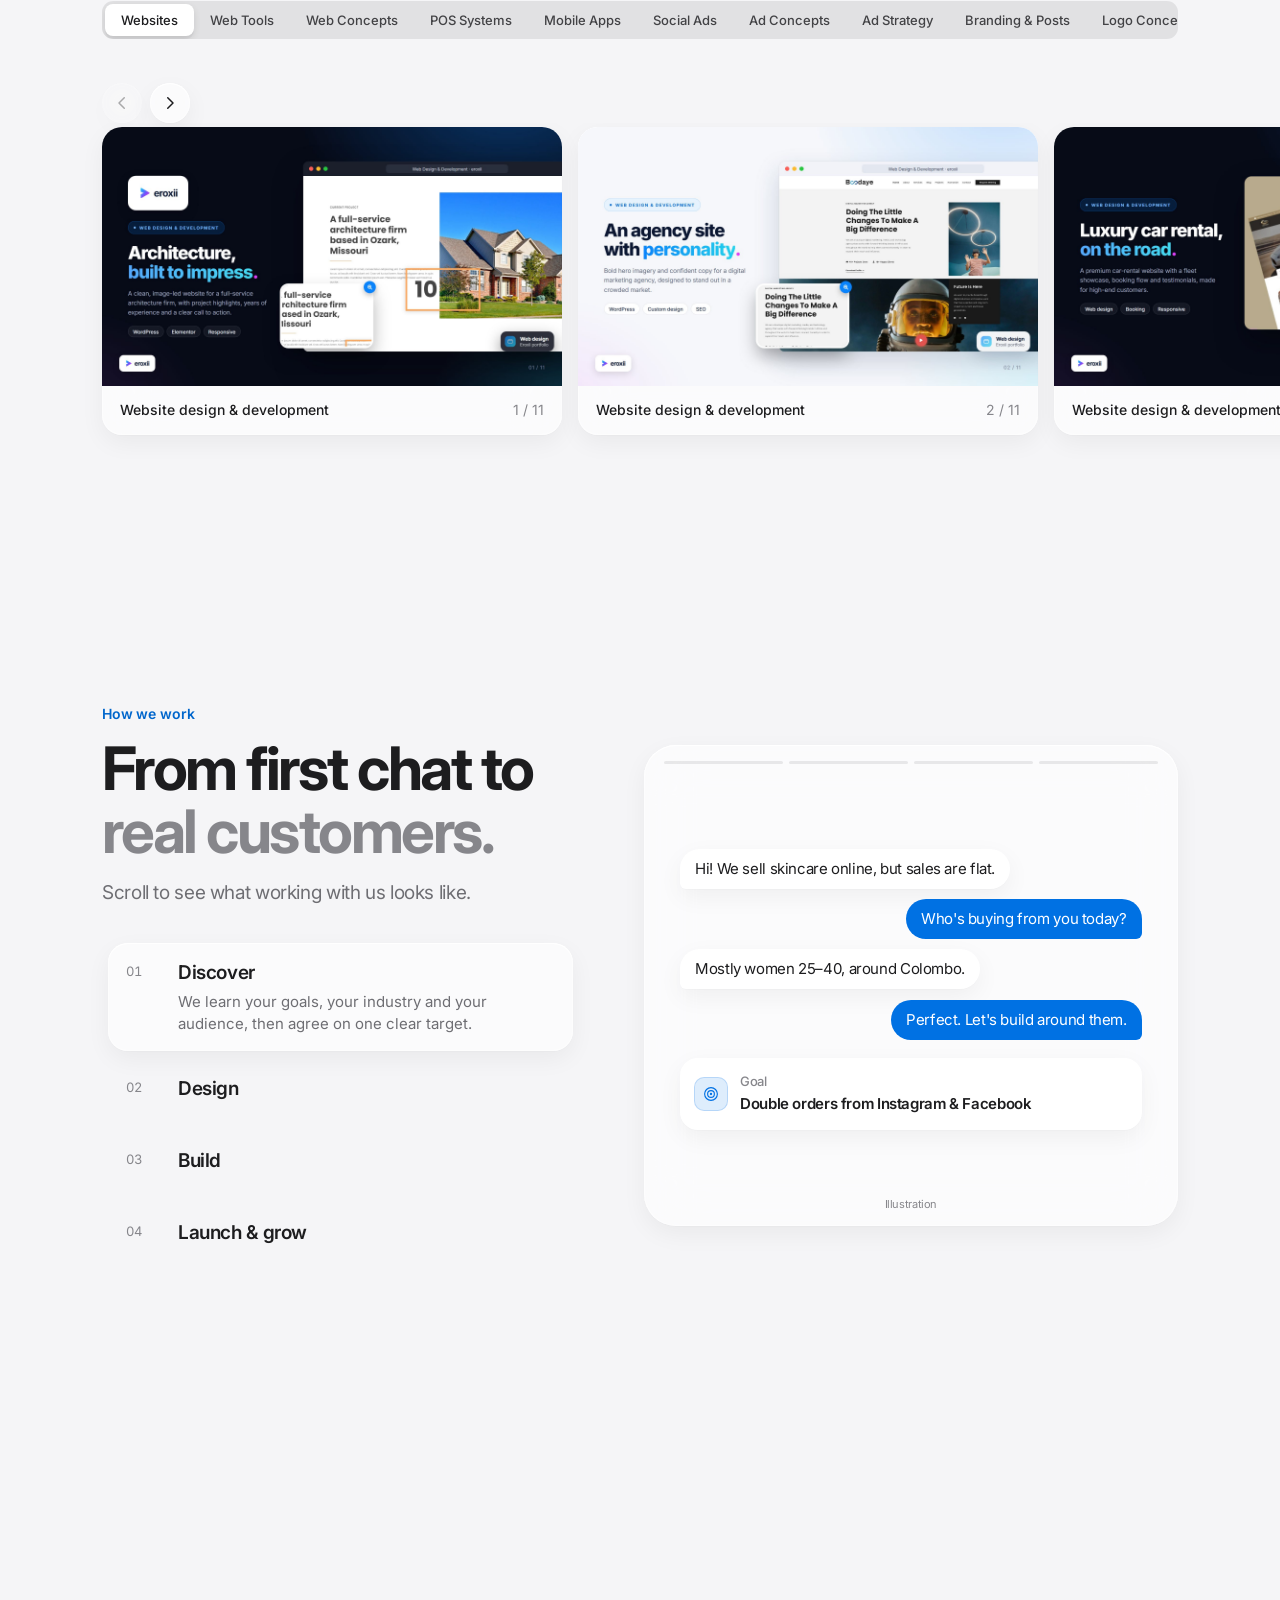
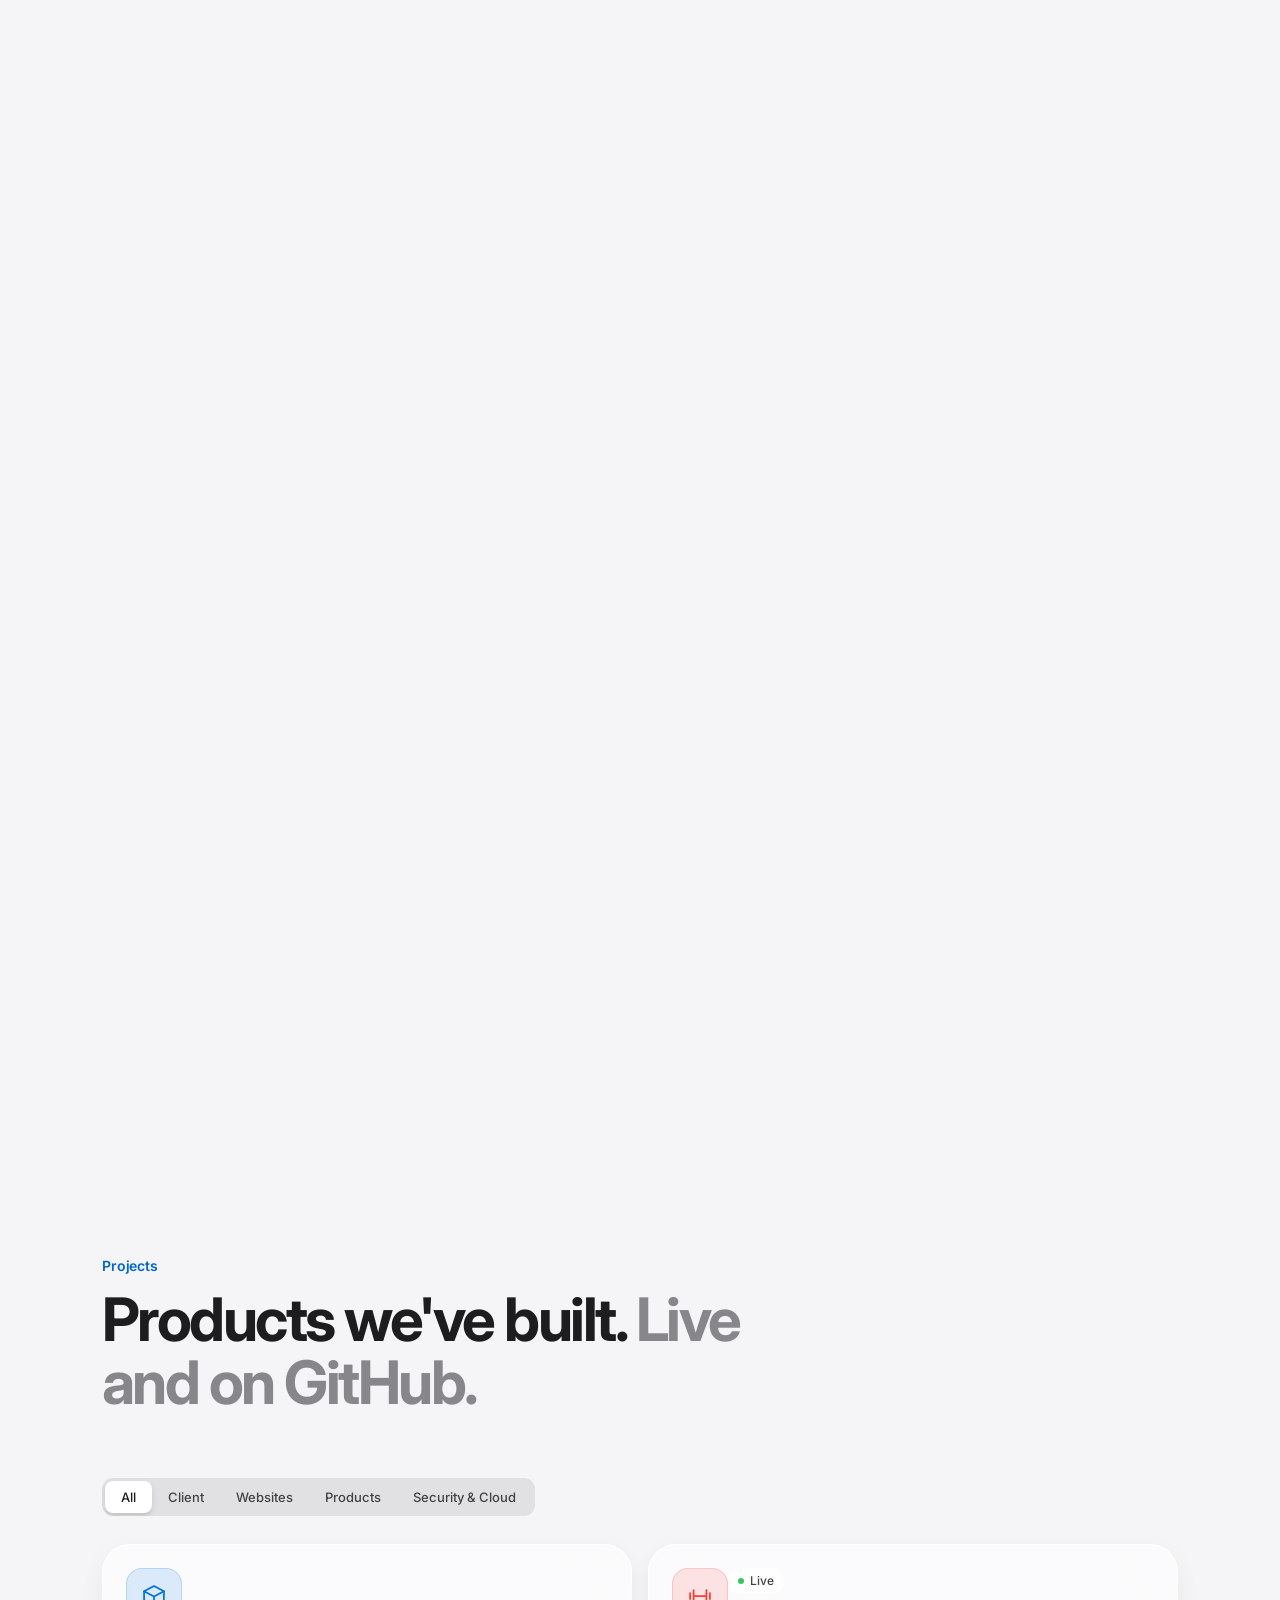
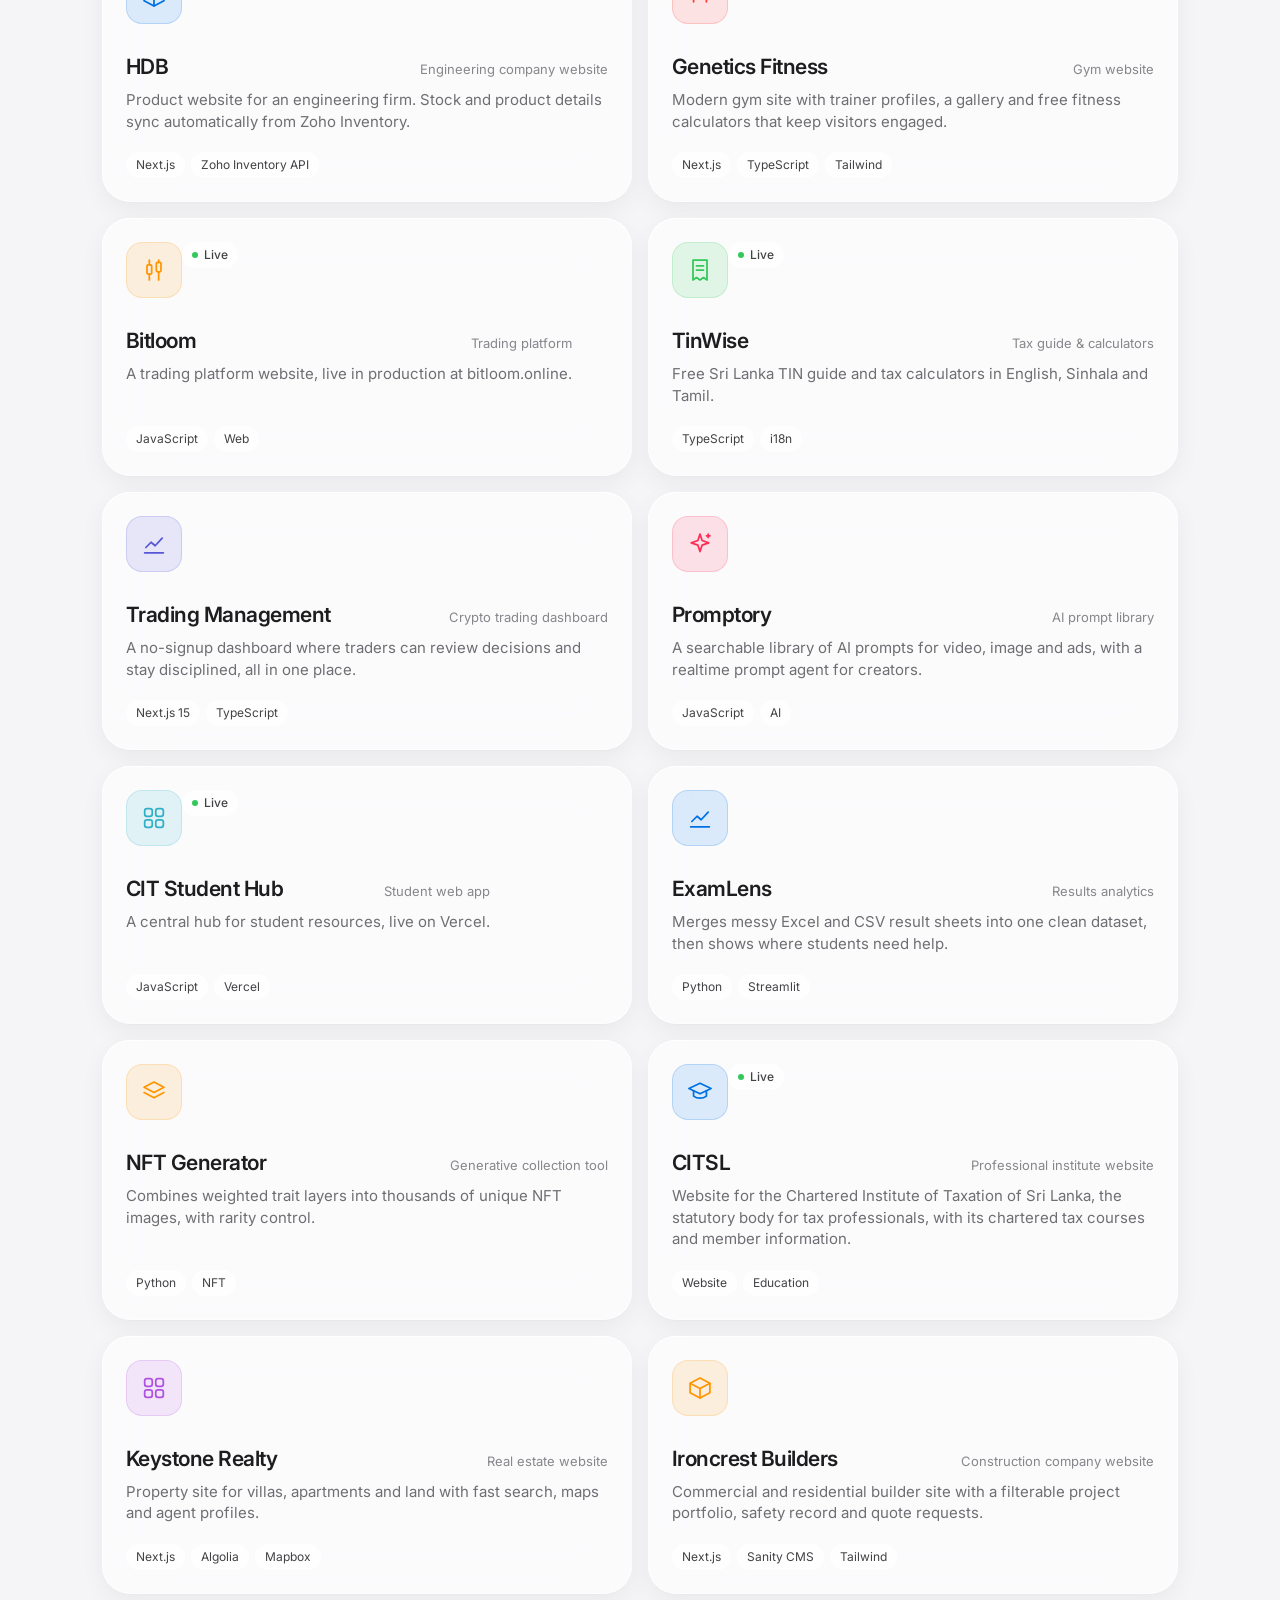
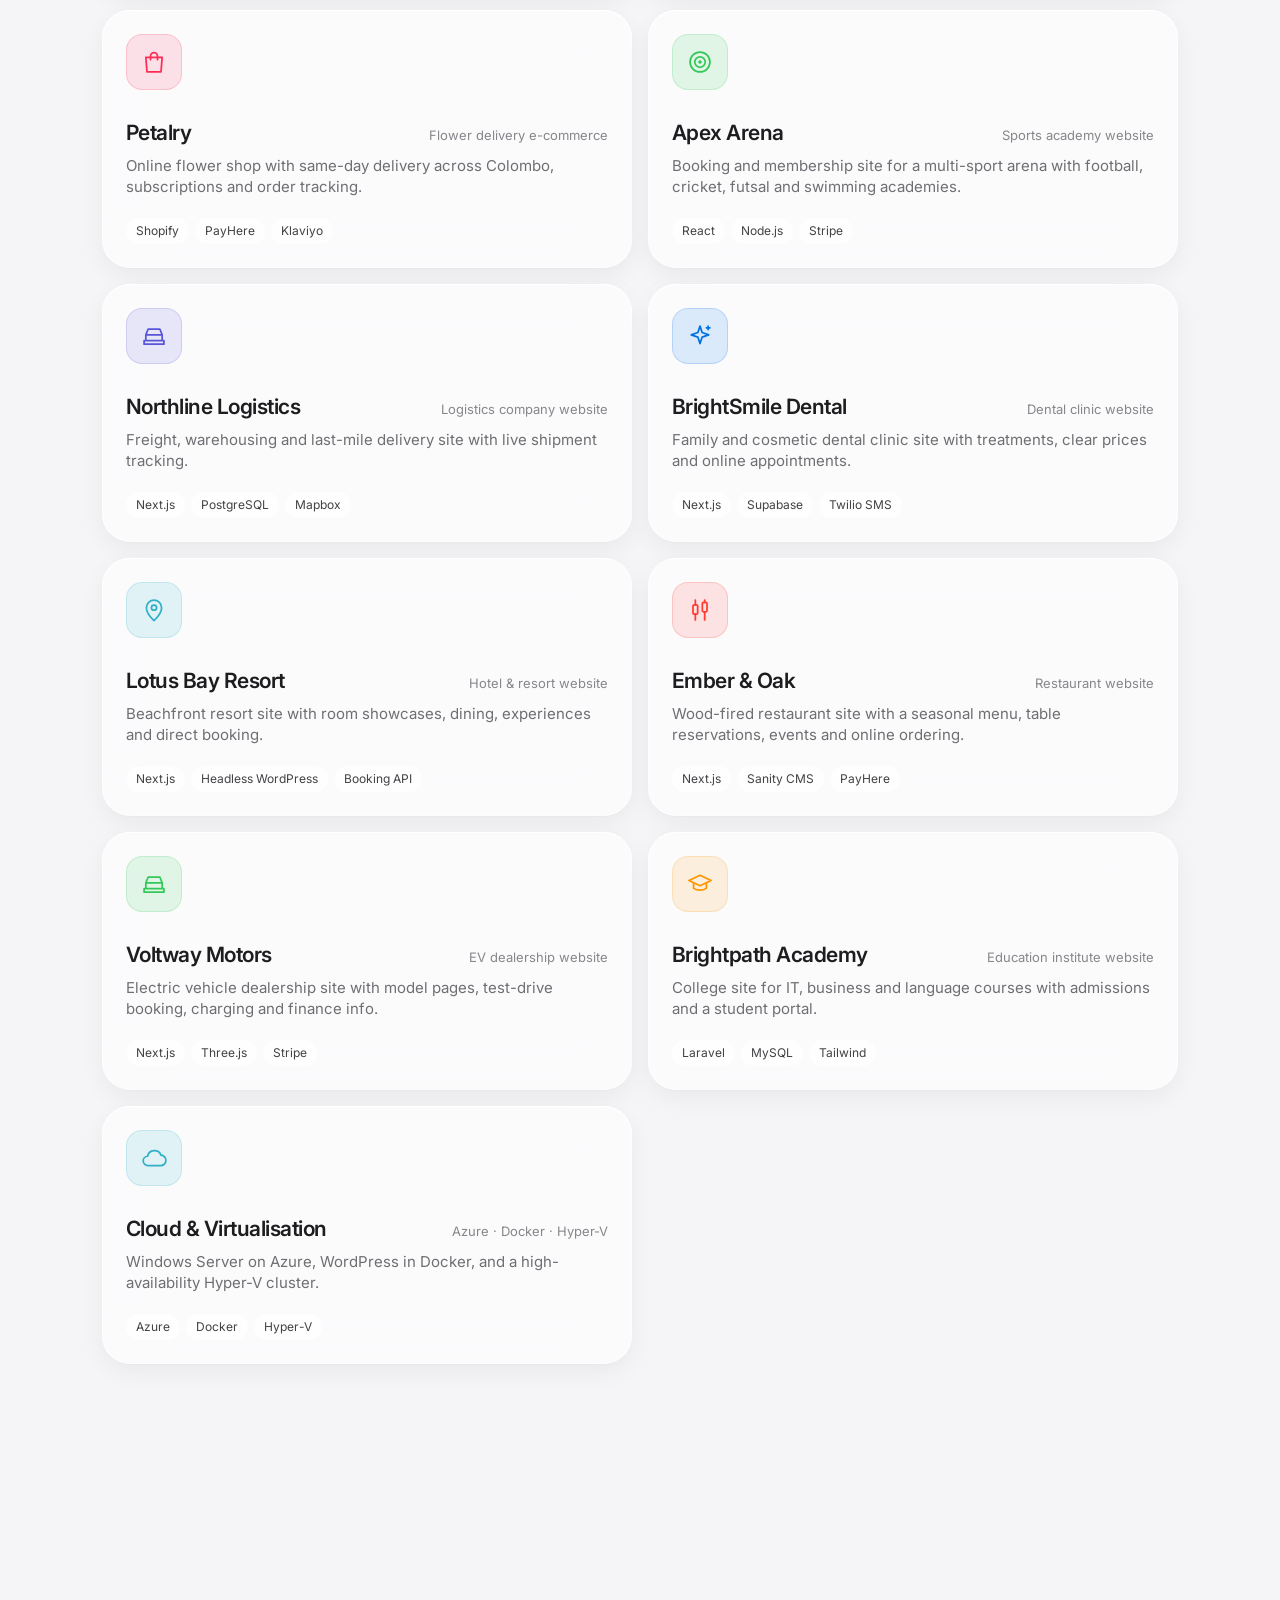
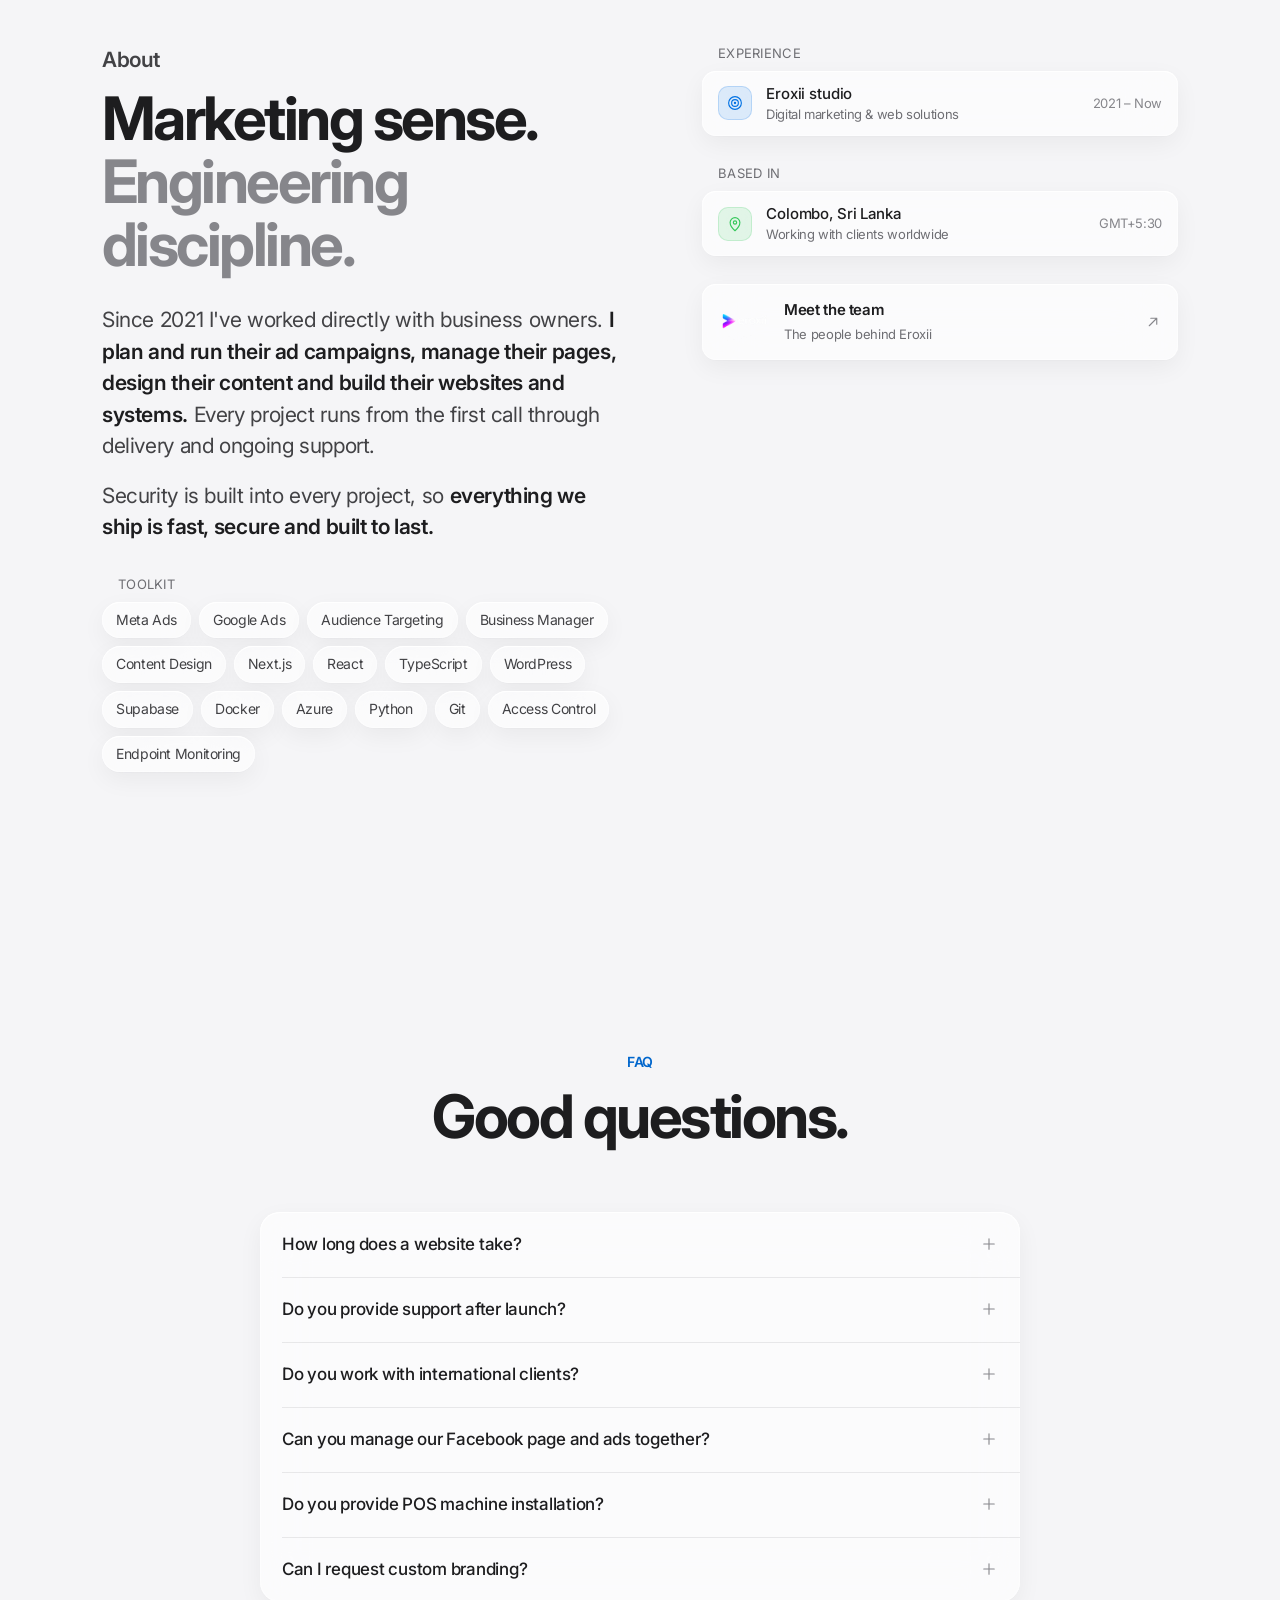
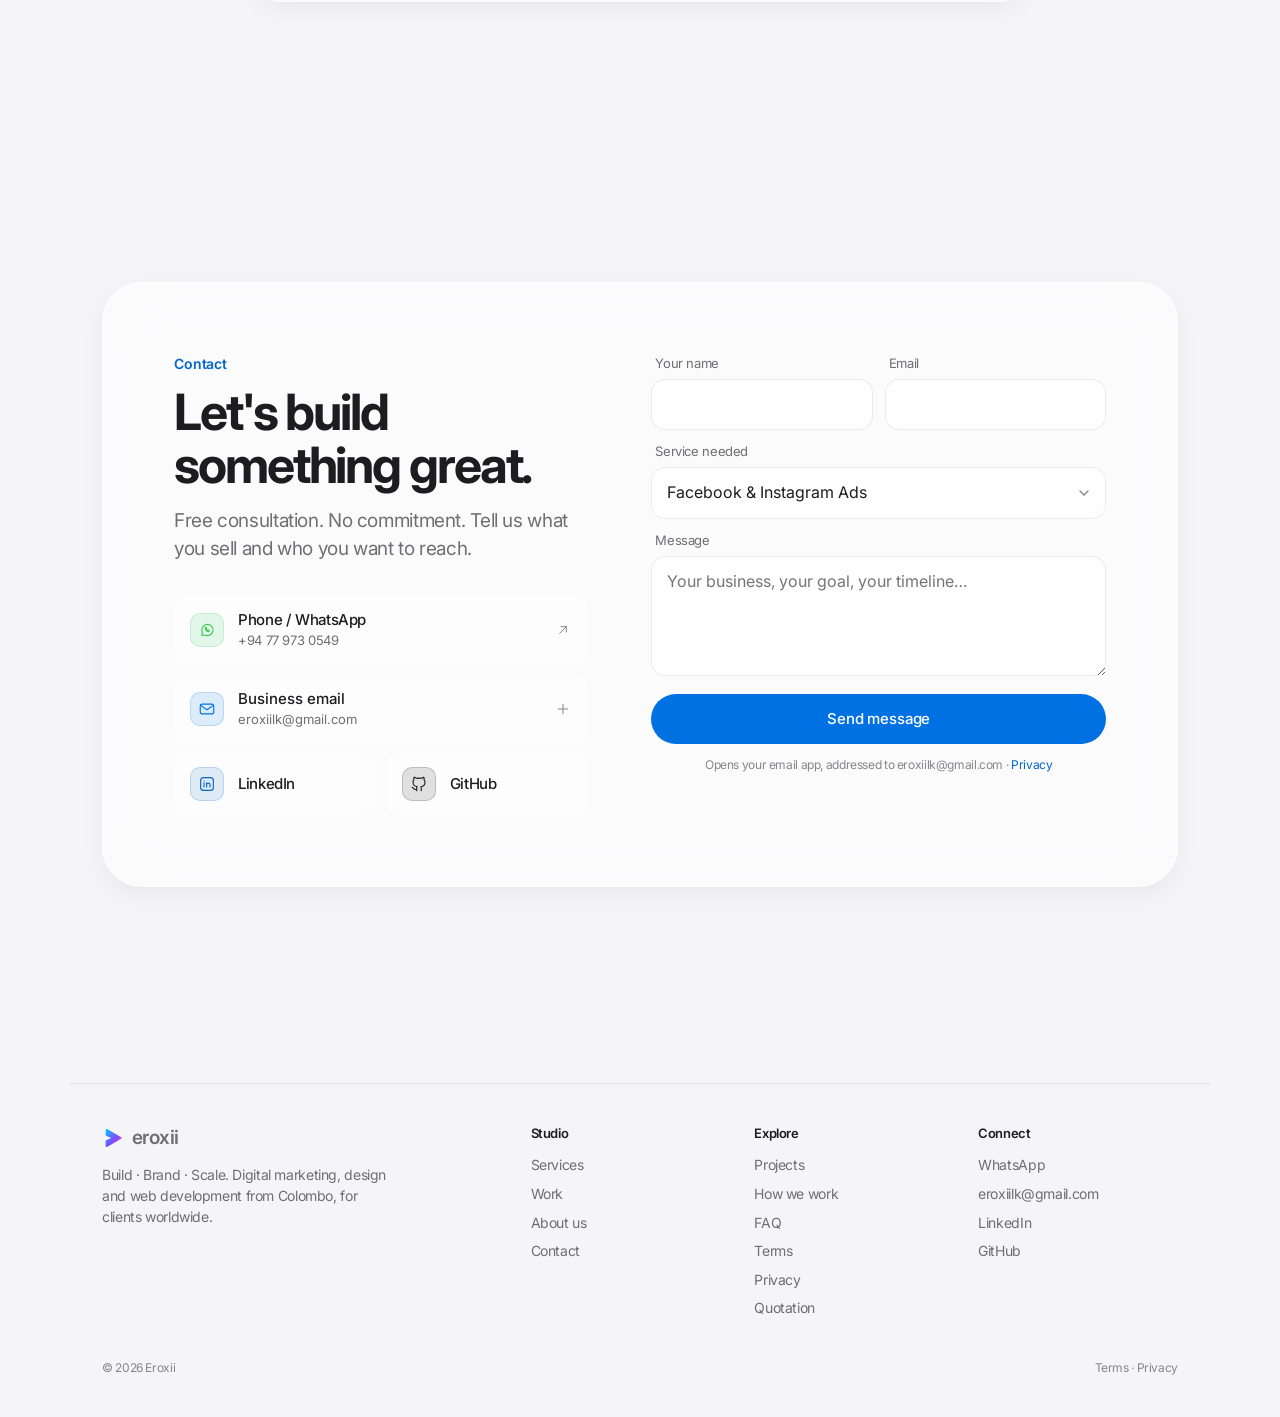
==== commit 01689ad5: "SEO for Sri Lanka: titles, meta, structured data, sitemap, robots, icons, social preview" ====
--- a/index.html
+++ b/index.html
@@ -3,14 +3,35 @@
 <head>
 <meta charset="utf-8">
 <meta name="viewport" content="width=device-width, initial-scale=1, viewport-fit=cover">
-<title>Eroxii — Digital Studio, Colombo</title>
-<meta name="description" content="Eroxii Digital Studio. Meta ads, Facebook page management, social media, post design, websites, POS systems and web tools. Colombo, Sri Lanka. Clients worldwide.">
+<title>Eroxii | Digital Marketing &amp; Web Design Agency in Sri Lanka</title>
+<meta name="description" content="Eroxii is a digital marketing and web design agency in Colombo, Sri Lanka. Facebook &amp; Instagram ads, social media management, websites, POS systems and apps.">
 <meta name="theme-color" content="#f5f5f7" media="(prefers-color-scheme: light)">
 <meta name="theme-color" content="#000000" media="(prefers-color-scheme: dark)">
 <link rel="preconnect" href="https://fonts.googleapis.com">
 <link rel="preconnect" href="https://fonts.gstatic.com" crossorigin>
 <link href="https://fonts.googleapis.com/css2?family=Inter:wght@400;500;600;700&display=swap" rel="stylesheet">
 <link rel="stylesheet" href="assets/site.css">
+<!-- seo:start -->
+<link rel="canonical" href="https://www.eroxii.space/">
+<meta property="og:type" content="website">
+<meta property="og:site_name" content="Eroxii">
+<meta property="og:locale" content="en_LK">
+<meta property="og:url" content="https://www.eroxii.space/">
+<meta property="og:title" content="Eroxii | Digital Marketing &amp; Web Design Agency in Sri Lanka">
+<meta property="og:description" content="Eroxii is a digital marketing and web design agency in Colombo, Sri Lanka. Facebook &amp; Instagram ads, social media management, websites, POS systems and apps.">
+<meta property="og:image" content="https://www.eroxii.space/images/og-image.jpg">
+<meta property="og:image:width" content="1200">
+<meta property="og:image:height" content="630">
+<meta name="twitter:card" content="summary_large_image">
+<meta name="geo.region" content="LK-1">
+<meta name="geo.placename" content="Colombo">
+<link rel="icon" href="images/favicon.svg" type="image/svg+xml">
+<link rel="icon" href="images/icon-192.png" sizes="192x192">
+<link rel="apple-touch-icon" href="images/apple-touch-icon.png">
+<script type="application/ld+json">{"@context": "https://schema.org", "@type": "ProfessionalService", "@id": "https://www.eroxii.space/#business", "name": "Eroxii", "alternateName": "Eroxii Digital Studio", "description": "Digital marketing, design and web development agency in Colombo, Sri Lanka.", "url": "https://www.eroxii.space/", "logo": "https://www.eroxii.space/images/icon-512.png", "image": "https://www.eroxii.space/images/og-image.jpg", "telephone": "+94779730549", "email": "eroxiilk@gmail.com", "foundingDate": "2021", "address": {"@type": "PostalAddress", "addressLocality": "Colombo", "addressCountry": "LK"}, "areaServed": [{"@type": "Country", "name": "Sri Lanka"}, "Worldwide"], "knowsLanguage": ["en", "si", "ta"], "contactPoint": {"@type": "ContactPoint", "telephone": "+94779730549", "contactType": "sales", "areaServed": "LK", "availableLanguage": ["English", "Sinhala", "Tamil"]}, "hasOfferCatalog": {"@type": "OfferCatalog", "name": "Digital services", "itemListElement": [{"@type": "Offer", "itemOffered": {"@type": "Service", "name": "Facebook & Instagram Ads", "description": "Campaigns built around your goal: sales, leads or bookings. We test creatives and audiences, then move budget to what works.", "areaServed": "LK"}}, {"@type": "Offer", "itemOffered": {"@type": "Service", "name": "Facebook Page Management", "description": "Page and Business Manager setup, verification, roles and recovery. Your page stays organised, secure and ready to advertise.", "areaServed": "LK"}}, {"@type": "Offer", "itemOffered": {"@type": "Service", "name": "Social Media Management", "description": "A steady content calendar, replies to your community and monthly reports, so your pages keep growing while you run the business.", "areaServed": "LK"}}, {"@type": "Offer", "itemOffered": {"@type": "Service", "name": "Post & Creative Design", "description": "Scroll-stopping posts, ad creatives, logos and seamless patterns for tees and packaging, all in one consistent brand look.", "areaServed": "LK"}}, {"@type": "Offer", "itemOffered": {"@type": "Service", "name": "AI Ad Creatives", "description": "AI-assisted product shots and ad posters, tested quickly so the winning creative gets the budget.", "areaServed": "LK"}}, {"@type": "Offer", "itemOffered": {"@type": "Service", "name": "Websites & Web Apps", "description": "Responsive, SEO-ready sites that turn visitors into customers. Business sites, e-commerce, landing pages and booking.", "areaServed": "LK"}}, {"@type": "Offer", "itemOffered": {"@type": "Service", "name": "POS Systems", "description": "Complete point-of-sale for retail, restaurants and pharmacies: billing, inventory and barcode printing.", "areaServed": "LK"}}, {"@type": "Offer", "itemOffered": {"@type": "Service", "name": "Mobile Apps", "description": "iOS and Android apps built for performance, from design through to App Store and Play Store release.", "areaServed": "LK"}}, {"@type": "Offer", "itemOffered": {"@type": "Service", "name": "Web Tools & Services", "description": "Calculators, dashboards and small tools that bring in customers or save your team hours every week.", "areaServed": "LK"}}]}}</script>
+<script type="application/ld+json">{"@context": "https://schema.org", "@type": "FAQPage", "mainEntity": [{"@type": "Question", "name": "How long does a website take?", "acceptedAnswer": {"@type": "Answer", "text": "Most business websites take 2–4 weeks, depending on scope, how ready your content is, and revisions. E-commerce and complex builds can take 4–8 weeks. You'll get a clear timeline in your free consultation."}}, {"@type": "Question", "name": "Do you provide support after launch?", "acceptedAnswer": {"@type": "Answer", "text": "Yes. We offer ongoing maintenance, updates, hosting support and priority help, so your site stays secure and keeps performing."}}, {"@type": "Question", "name": "Do you work with international clients?", "acceptedAnswer": {"@type": "Answer", "text": "Absolutely. We work with clients worldwide, with remote consultations, project management and delivery across all time zones."}}, {"@type": "Question", "name": "Can you manage our Facebook page and ads together?", "acceptedAnswer": {"@type": "Answer", "text": "Yes. Many clients hand us everything: page setup and security, content, design and paid campaigns. Your brand stays consistent and the reporting stays in one place."}}, {"@type": "Question", "name": "Do you provide POS machine installation?", "acceptedAnswer": {"@type": "Answer", "text": "Yes. We handle POS machine setup, printer configuration, software installation, staff training and after-sales maintenance."}}, {"@type": "Question", "name": "Can I request custom branding?", "acceptedAnswer": {"@type": "Answer", "text": "Yes. Every branding package is built around your vision, your industry and your audience, from logo concepts to a full brand identity."}}]}</script>
+<script type="application/ld+json">{"@context": "https://schema.org", "@type": "WebSite", "name": "Eroxii", "url": "https://www.eroxii.space/", "publisher": {"@id": "https://www.eroxii.space/#business"}}</script>
+<!-- seo:end -->
 </head>
 <body data-page="index">
 <script src="assets/shell.js"></script>
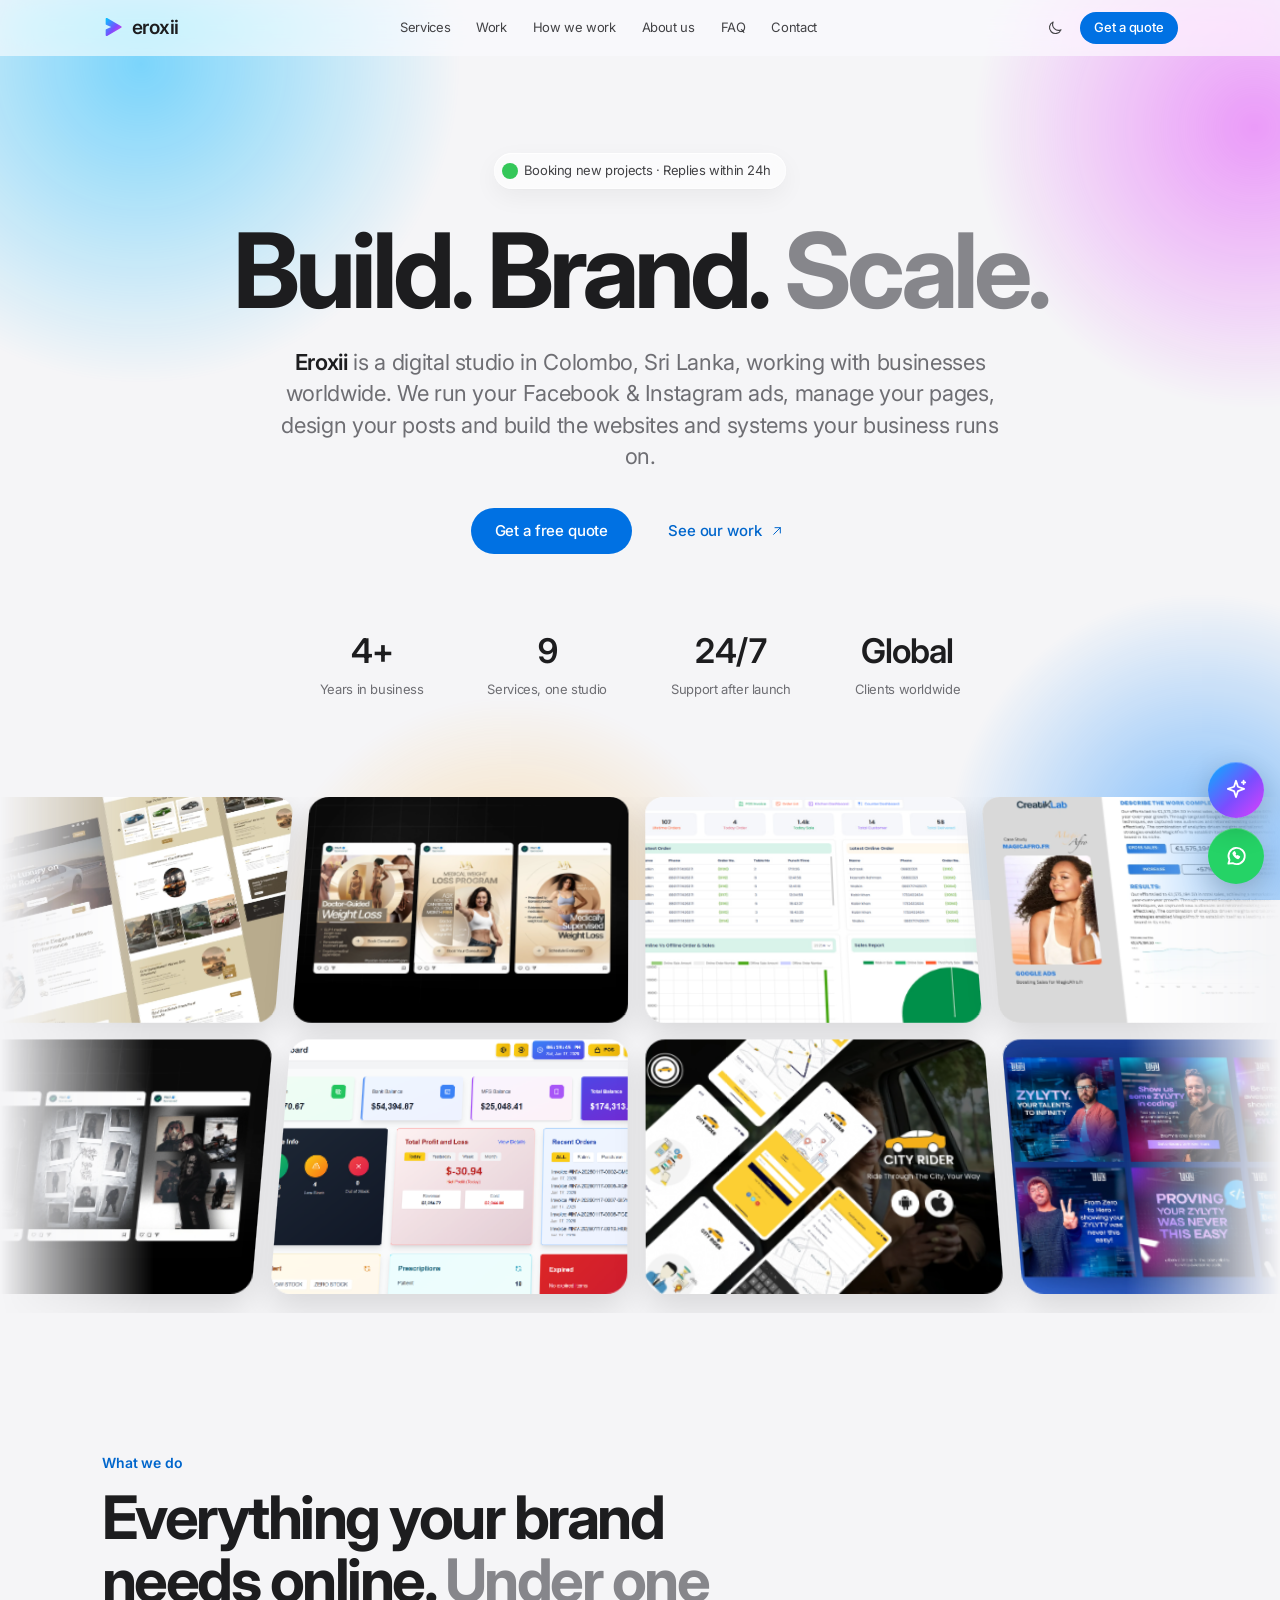
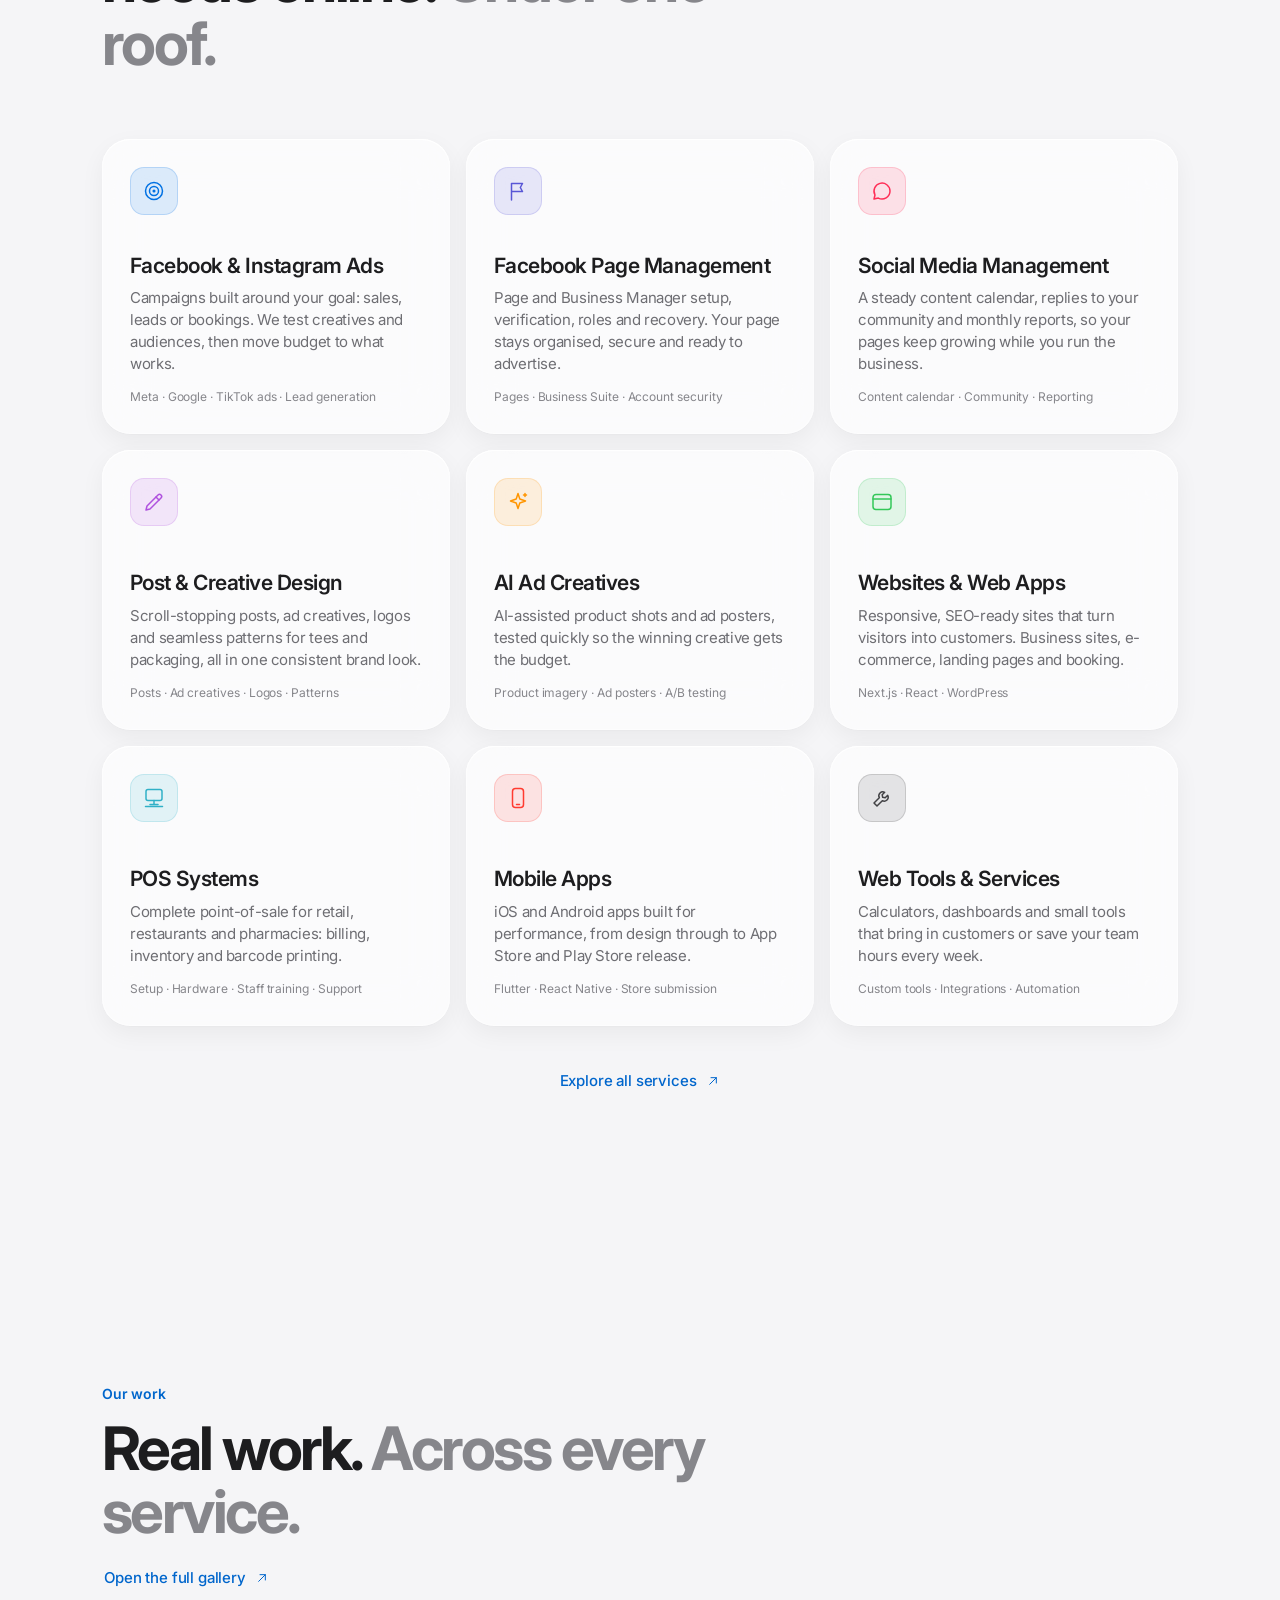
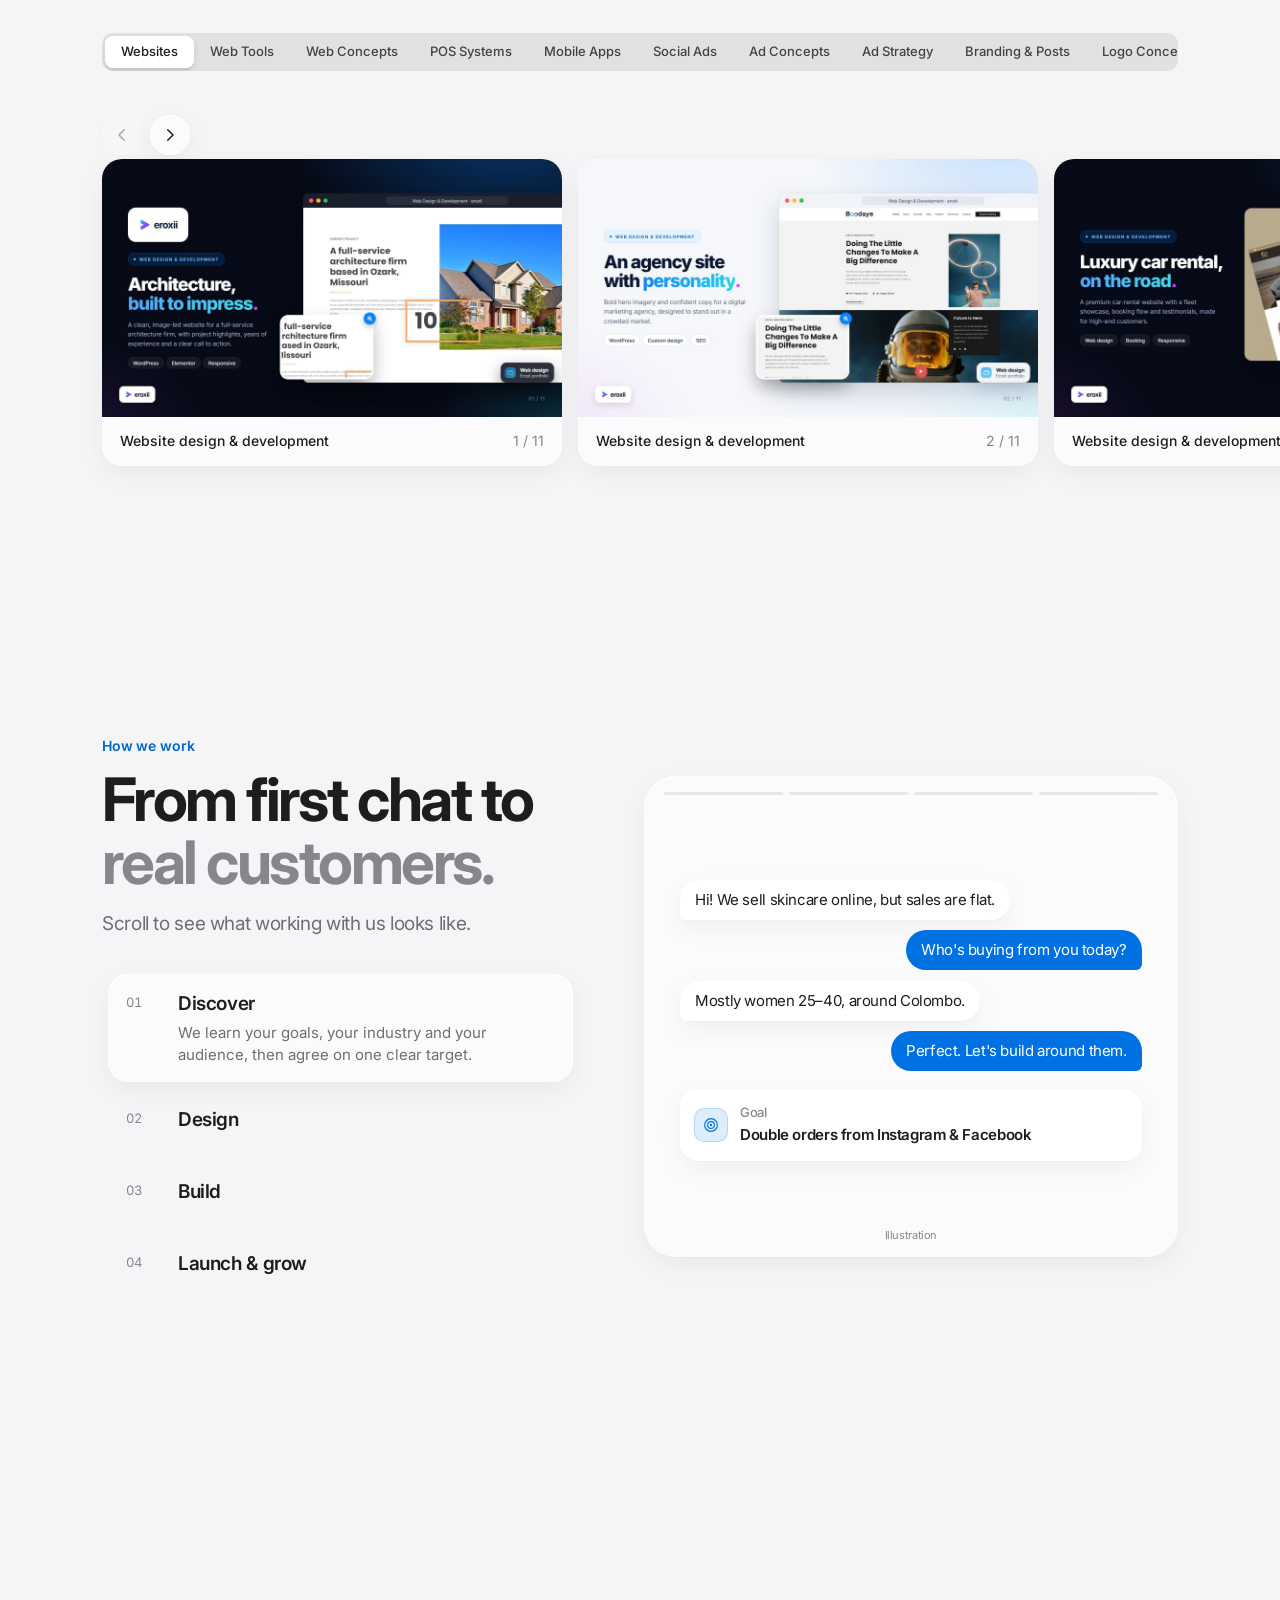
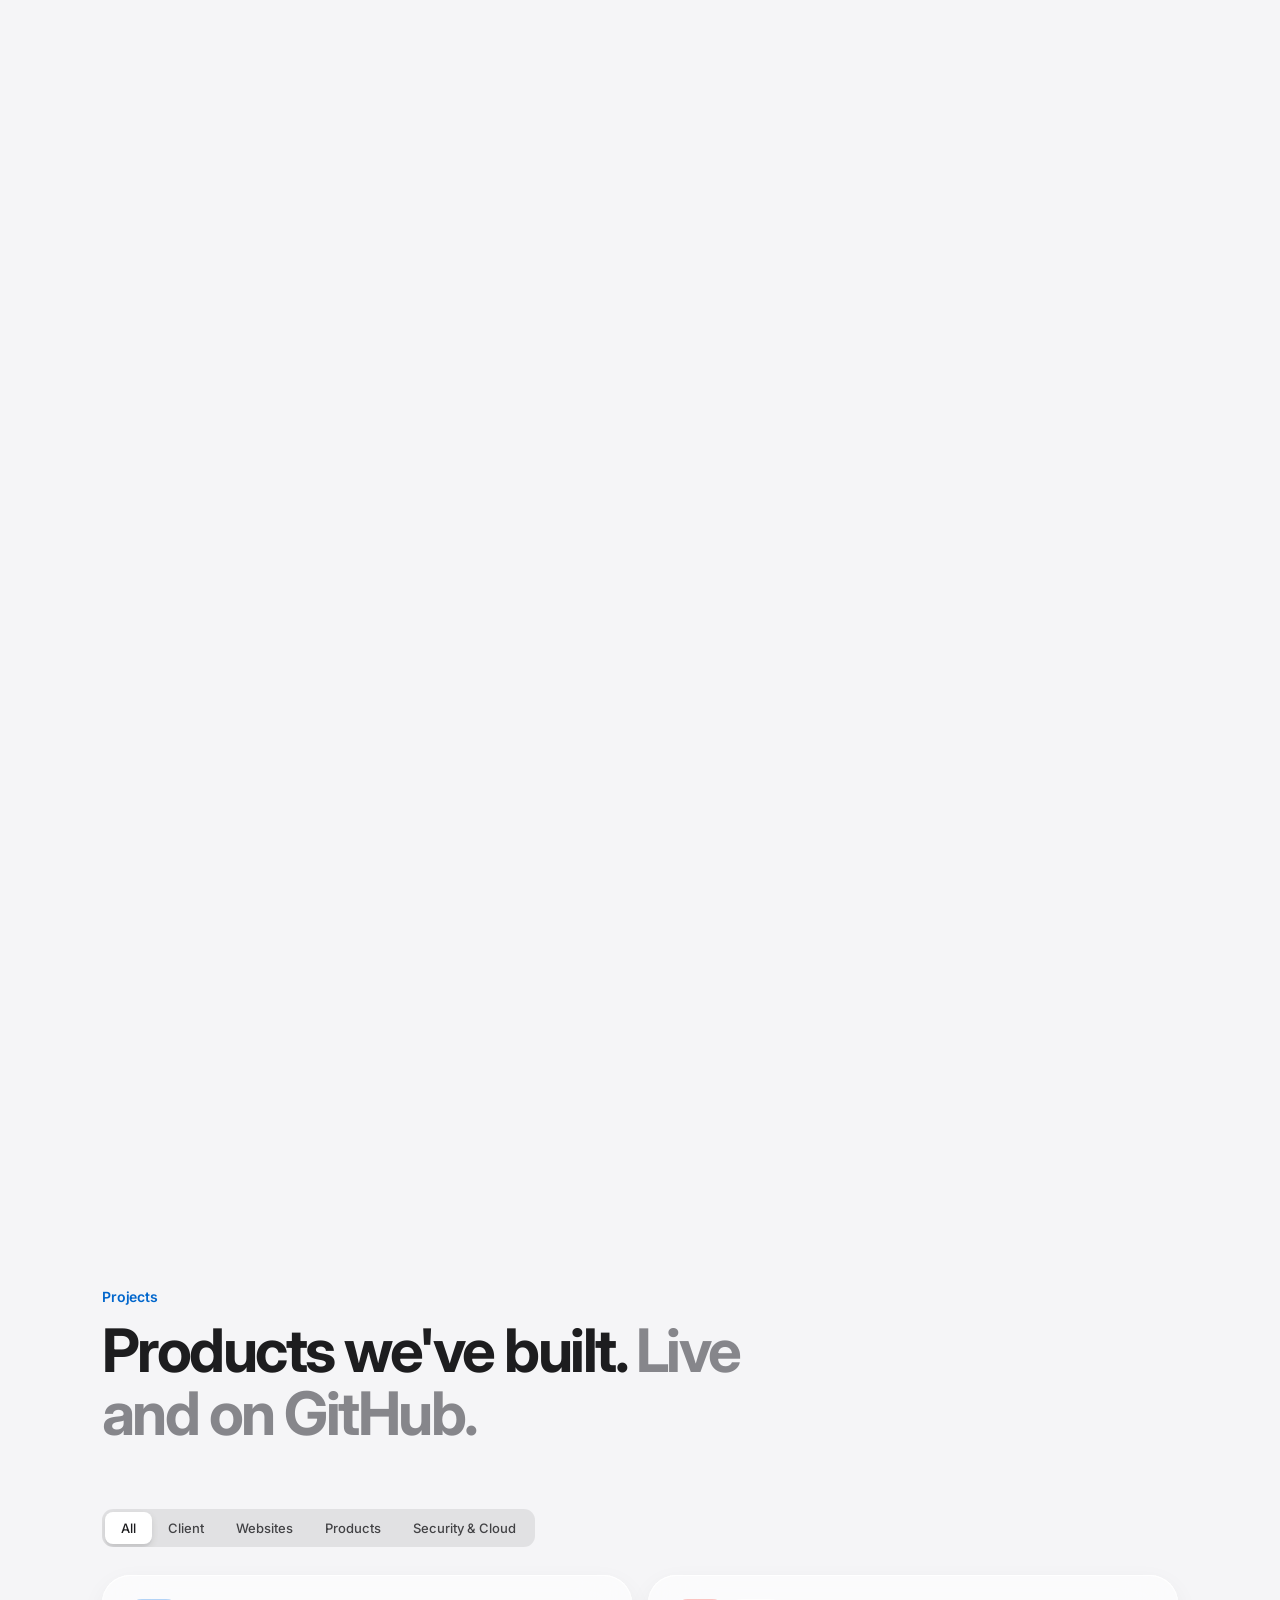
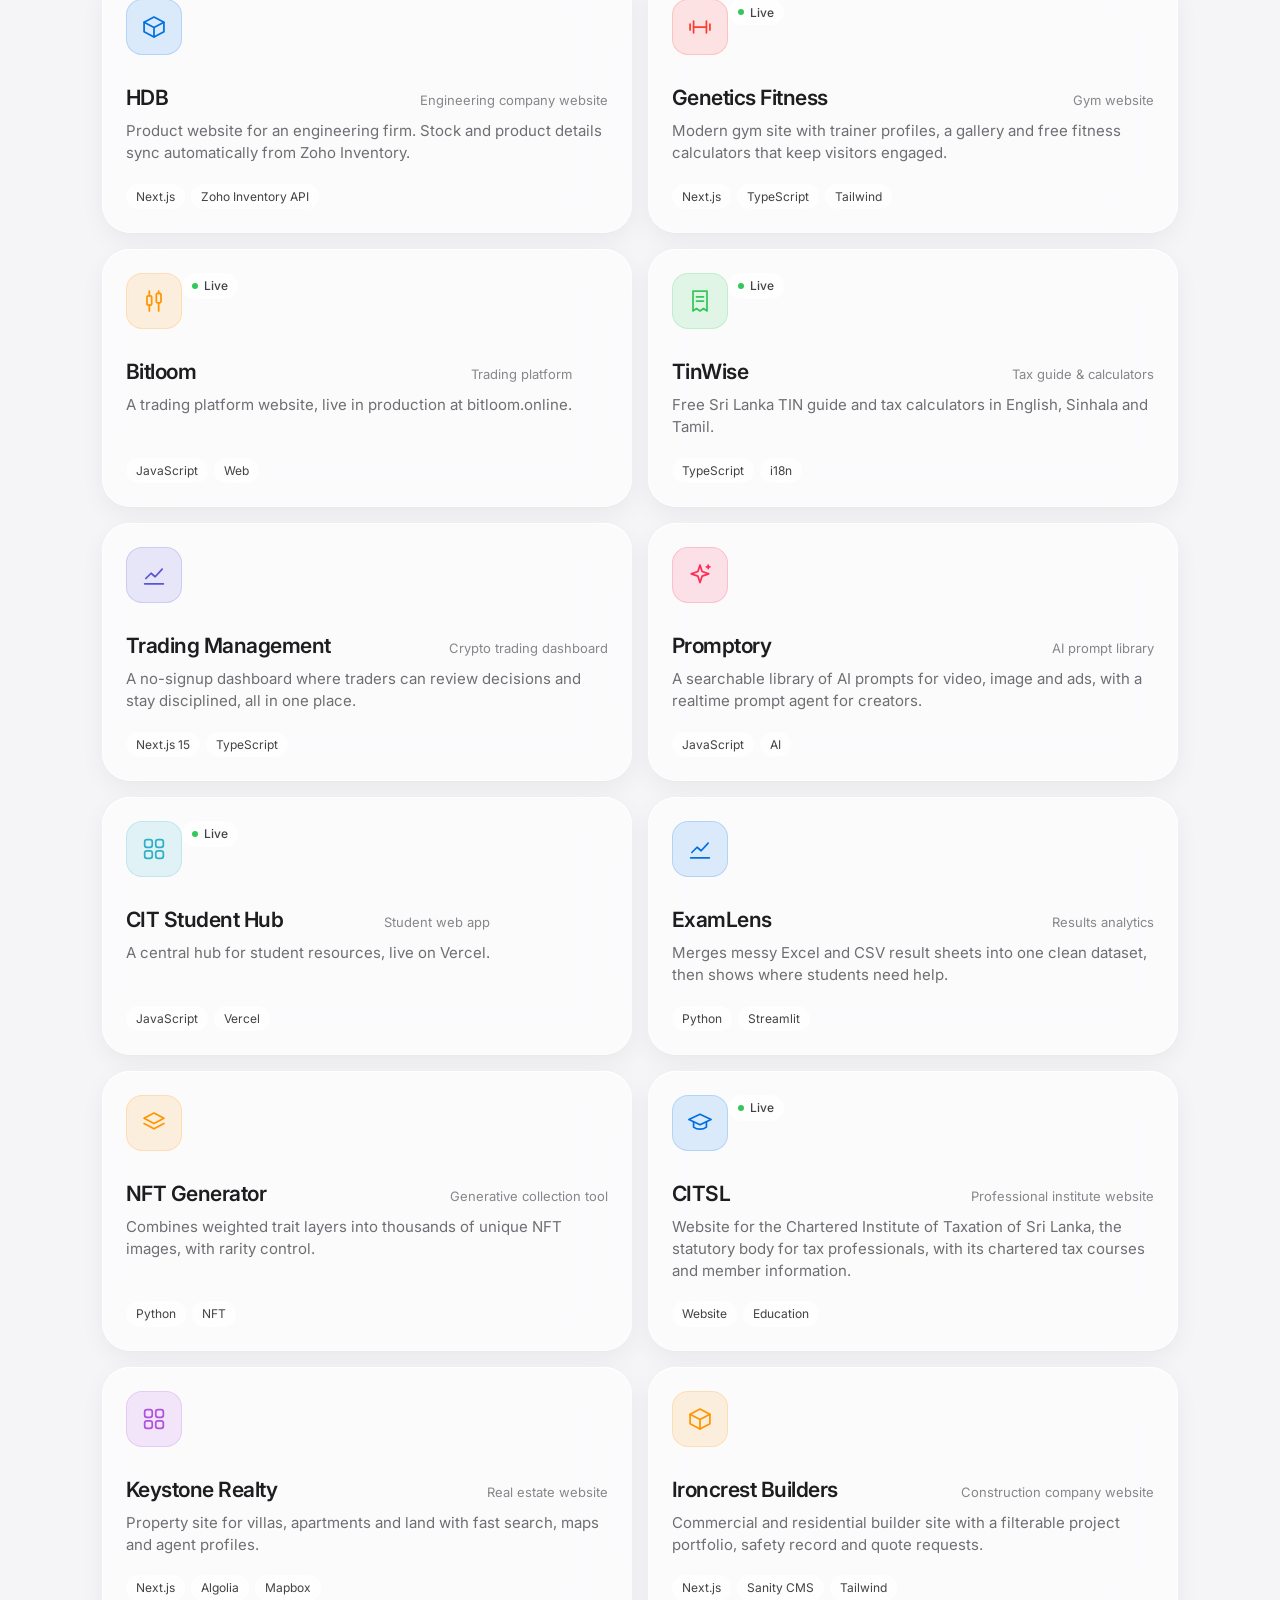
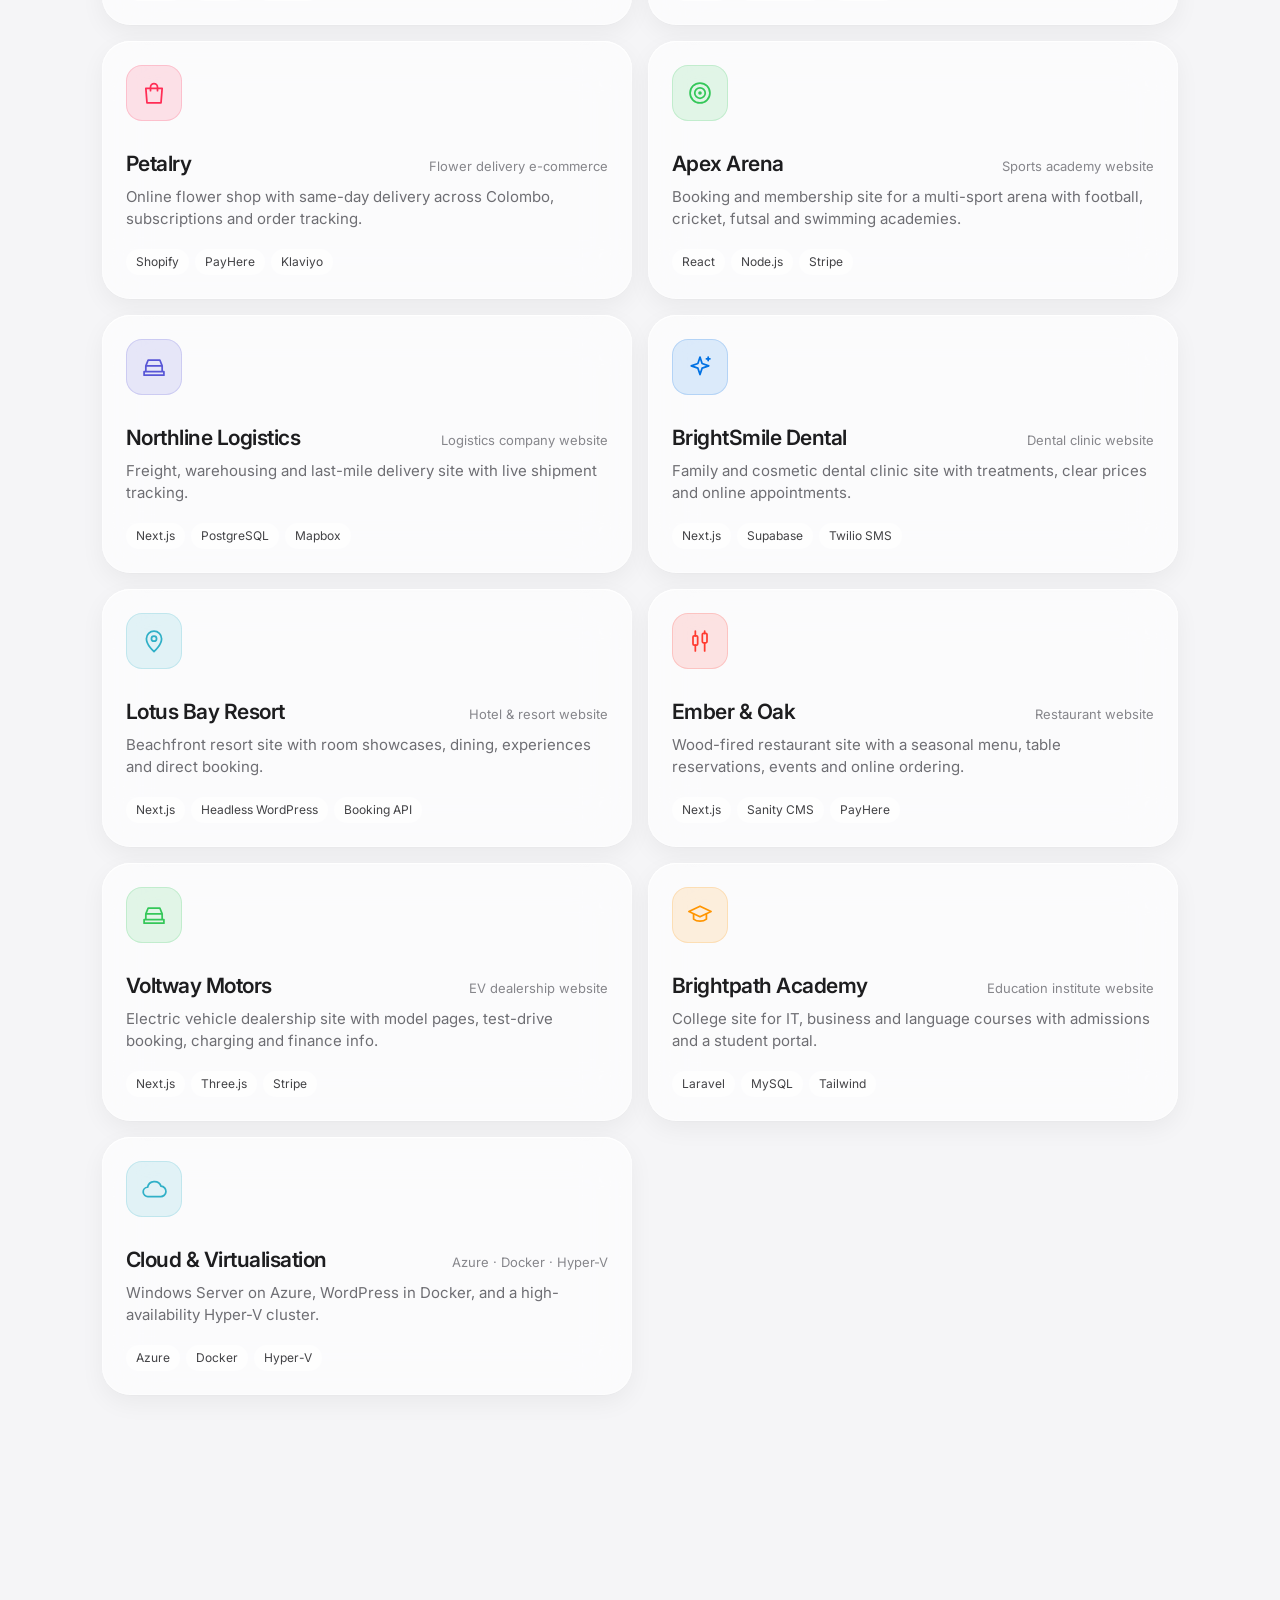
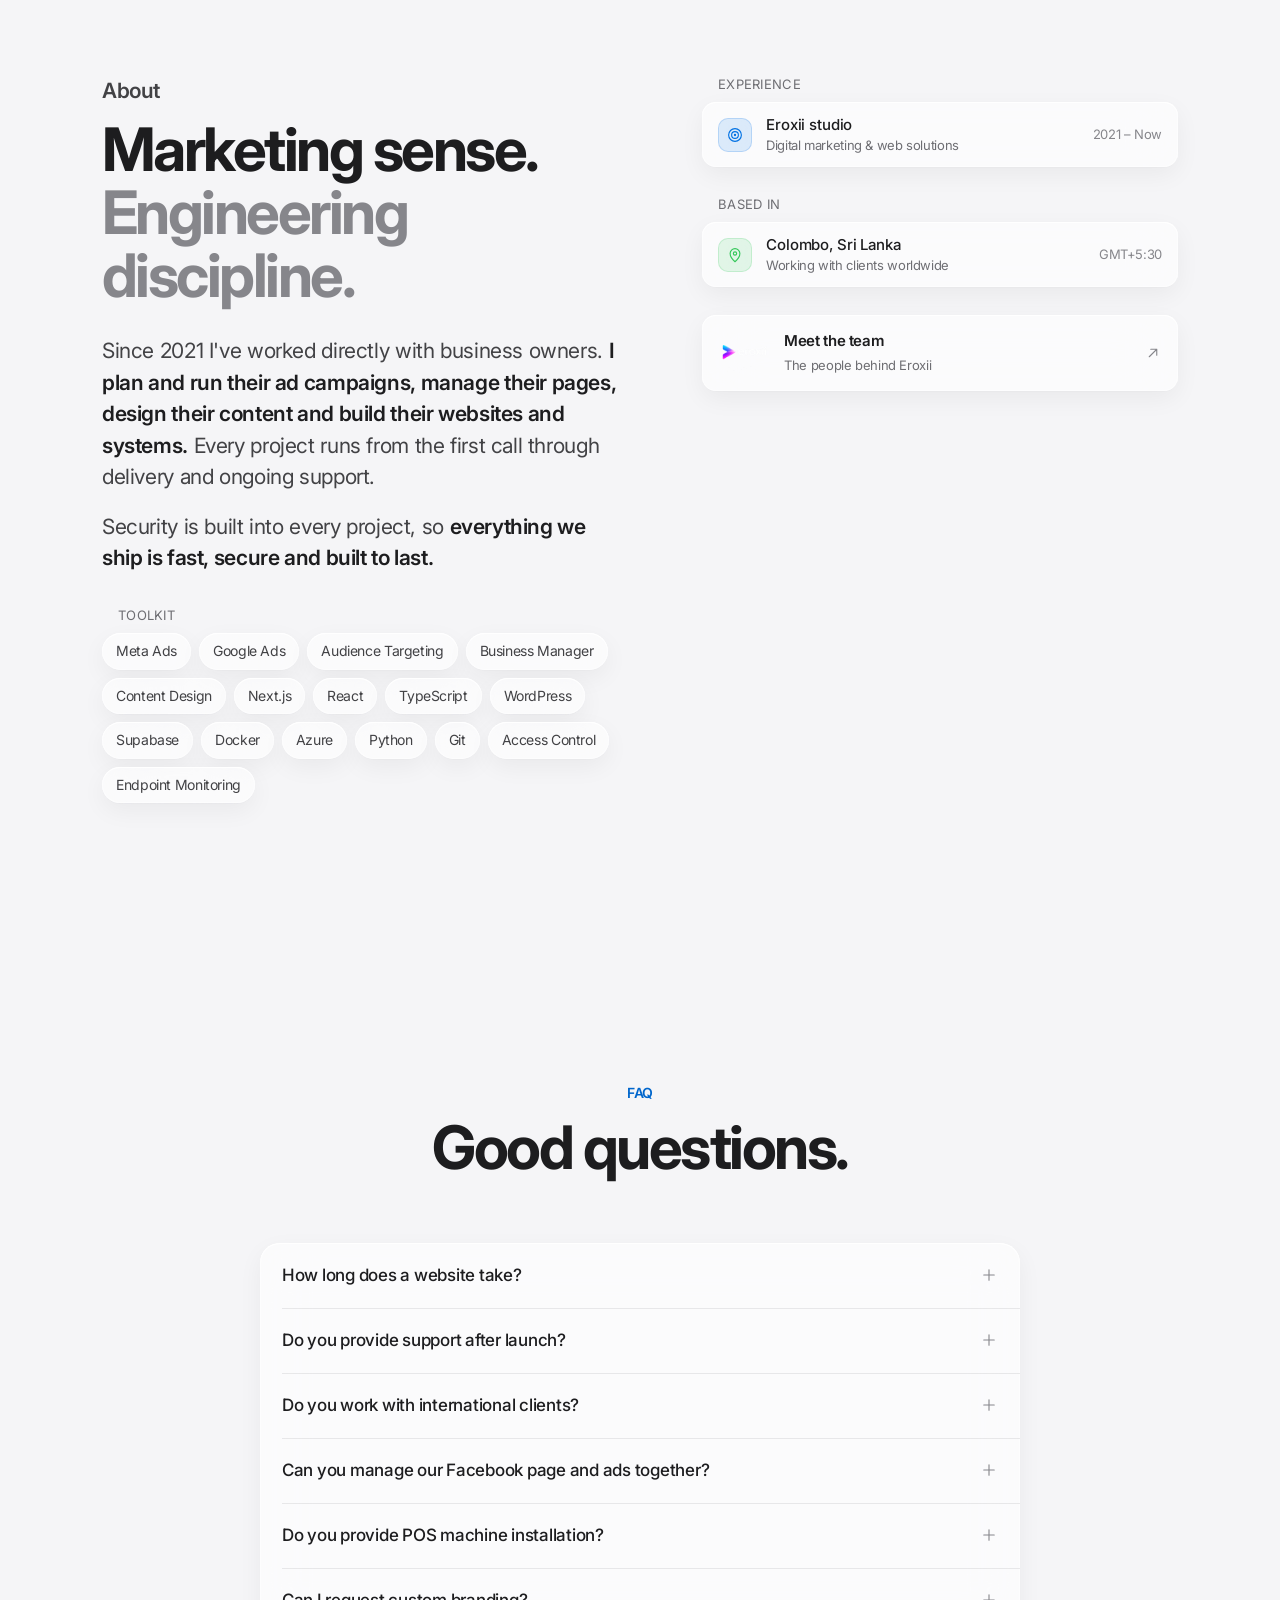
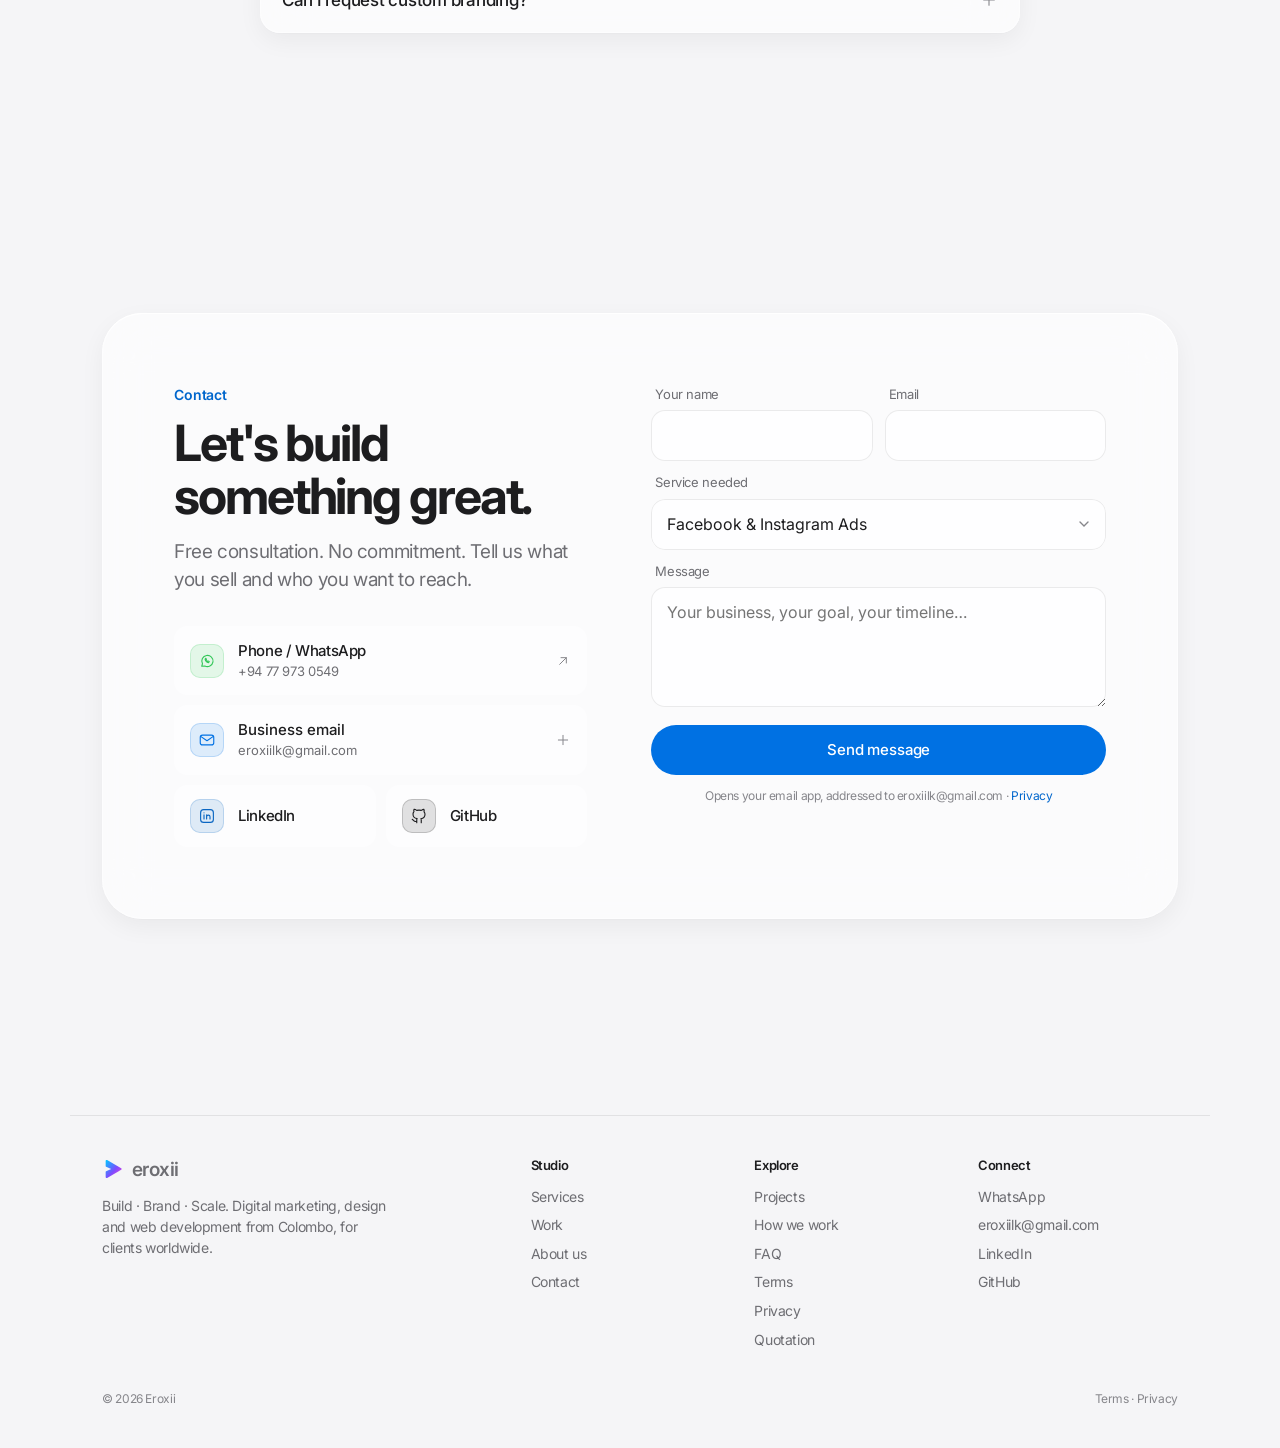
==== commit df6cc128: "SEO: target clients worldwide as well as Sri Lanka" ====
--- a/index.html
+++ b/index.html
@@ -3,8 +3,8 @@
 <head>
 <meta charset="utf-8">
 <meta name="viewport" content="width=device-width, initial-scale=1, viewport-fit=cover">
-<title>Eroxii | Digital Marketing &amp; Web Design Agency in Sri Lanka</title>
-<meta name="description" content="Eroxii is a digital marketing and web design agency in Colombo, Sri Lanka. Facebook &amp; Instagram ads, social media management, websites, POS systems and apps.">
+<title>Eroxii | Web Design &amp; Digital Marketing Agency, Worldwide</title>
+<meta name="description" content="Eroxii is a web design and digital marketing agency working with businesses worldwide, from Sri Lanka to the UK, US, Australia and the Middle East. Ads, social media, websites, POS and apps.">
 <meta name="theme-color" content="#f5f5f7" media="(prefers-color-scheme: light)">
 <meta name="theme-color" content="#000000" media="(prefers-color-scheme: dark)">
 <link rel="preconnect" href="https://fonts.googleapis.com">
@@ -15,20 +15,22 @@
 <link rel="canonical" href="https://www.eroxii.space/">
 <meta property="og:type" content="website">
 <meta property="og:site_name" content="Eroxii">
-<meta property="og:locale" content="en_LK">
+<meta property="og:locale" content="en_US">
+<meta property="og:locale:alternate" content="en_GB">
+<meta property="og:locale:alternate" content="en_LK">
+<link rel="alternate" hreflang="en" href="https://www.eroxii.space/">
+<link rel="alternate" hreflang="x-default" href="https://www.eroxii.space/">
 <meta property="og:url" content="https://www.eroxii.space/">
-<meta property="og:title" content="Eroxii | Digital Marketing &amp; Web Design Agency in Sri Lanka">
-<meta property="og:description" content="Eroxii is a digital marketing and web design agency in Colombo, Sri Lanka. Facebook &amp; Instagram ads, social media management, websites, POS systems and apps.">
+<meta property="og:title" content="Eroxii | Web Design &amp; Digital Marketing Agency, Worldwide">
+<meta property="og:description" content="Eroxii is a web design and digital marketing agency working with businesses worldwide, from Sri Lanka to the UK, US, Australia and the Middle East. Ads, social media, websites, POS and apps.">
 <meta property="og:image" content="https://www.eroxii.space/images/og-image.jpg">
 <meta property="og:image:width" content="1200">
 <meta property="og:image:height" content="630">
 <meta name="twitter:card" content="summary_large_image">
-<meta name="geo.region" content="LK-1">
-<meta name="geo.placename" content="Colombo">
 <link rel="icon" href="images/favicon.svg" type="image/svg+xml">
 <link rel="icon" href="images/icon-192.png" sizes="192x192">
 <link rel="apple-touch-icon" href="images/apple-touch-icon.png">
-<script type="application/ld+json">{"@context": "https://schema.org", "@type": "ProfessionalService", "@id": "https://www.eroxii.space/#business", "name": "Eroxii", "alternateName": "Eroxii Digital Studio", "description": "Digital marketing, design and web development agency in Colombo, Sri Lanka.", "url": "https://www.eroxii.space/", "logo": "https://www.eroxii.space/images/icon-512.png", "image": "https://www.eroxii.space/images/og-image.jpg", "telephone": "+94779730549", "email": "eroxiilk@gmail.com", "foundingDate": "2021", "address": {"@type": "PostalAddress", "addressLocality": "Colombo", "addressCountry": "LK"}, "areaServed": [{"@type": "Country", "name": "Sri Lanka"}, "Worldwide"], "knowsLanguage": ["en", "si", "ta"], "contactPoint": {"@type": "ContactPoint", "telephone": "+94779730549", "contactType": "sales", "areaServed": "LK", "availableLanguage": ["English", "Sinhala", "Tamil"]}, "hasOfferCatalog": {"@type": "OfferCatalog", "name": "Digital services", "itemListElement": [{"@type": "Offer", "itemOffered": {"@type": "Service", "name": "Facebook & Instagram Ads", "description": "Campaigns built around your goal: sales, leads or bookings. We test creatives and audiences, then move budget to what works.", "areaServed": "LK"}}, {"@type": "Offer", "itemOffered": {"@type": "Service", "name": "Facebook Page Management", "description": "Page and Business Manager setup, verification, roles and recovery. Your page stays organised, secure and ready to advertise.", "areaServed": "LK"}}, {"@type": "Offer", "itemOffered": {"@type": "Service", "name": "Social Media Management", "description": "A steady content calendar, replies to your community and monthly reports, so your pages keep growing while you run the business.", "areaServed": "LK"}}, {"@type": "Offer", "itemOffered": {"@type": "Service", "name": "Post & Creative Design", "description": "Scroll-stopping posts, ad creatives, logos and seamless patterns for tees and packaging, all in one consistent brand look.", "areaServed": "LK"}}, {"@type": "Offer", "itemOffered": {"@type": "Service", "name": "AI Ad Creatives", "description": "AI-assisted product shots and ad posters, tested quickly so the winning creative gets the budget.", "areaServed": "LK"}}, {"@type": "Offer", "itemOffered": {"@type": "Service", "name": "Websites & Web Apps", "description": "Responsive, SEO-ready sites that turn visitors into customers. Business sites, e-commerce, landing pages and booking.", "areaServed": "LK"}}, {"@type": "Offer", "itemOffered": {"@type": "Service", "name": "POS Systems", "description": "Complete point-of-sale for retail, restaurants and pharmacies: billing, inventory and barcode printing.", "areaServed": "LK"}}, {"@type": "Offer", "itemOffered": {"@type": "Service", "name": "Mobile Apps", "description": "iOS and Android apps built for performance, from design through to App Store and Play Store release.", "areaServed": "LK"}}, {"@type": "Offer", "itemOffered": {"@type": "Service", "name": "Web Tools & Services", "description": "Calculators, dashboards and small tools that bring in customers or save your team hours every week.", "areaServed": "LK"}}]}}</script>
+<script type="application/ld+json">{"@context": "https://schema.org", "@type": "ProfessionalService", "@id": "https://www.eroxii.space/#business", "name": "Eroxii", "alternateName": "Eroxii Digital Studio", "description": "Web design, digital marketing and app development agency based in Colombo, Sri Lanka, serving clients worldwide.", "url": "https://www.eroxii.space/", "logo": "https://www.eroxii.space/images/icon-512.png", "image": "https://www.eroxii.space/images/og-image.jpg", "telephone": "+94779730549", "email": "eroxiilk@gmail.com", "foundingDate": "2021", "address": {"@type": "PostalAddress", "addressLocality": "Colombo", "addressCountry": "LK"}, "areaServed": [{"@type": "Place", "name": "Worldwide"}, {"@type": "Country", "name": "Sri Lanka"}, {"@type": "Country", "name": "United Kingdom"}, {"@type": "Country", "name": "United States"}, {"@type": "Country", "name": "Australia"}, {"@type": "Country", "name": "Canada"}, {"@type": "Country", "name": "United Arab Emirates"}, {"@type": "Country", "name": "Qatar"}, {"@type": "Country", "name": "Saudi Arabia"}, {"@type": "Country", "name": "Maldives"}, {"@type": "Country", "name": "India"}, {"@type": "Country", "name": "Singapore"}], "knowsLanguage": ["en", "si", "ta"], "contactPoint": {"@type": "ContactPoint", "telephone": "+94779730549", "contactType": "sales", "areaServed": "Worldwide", "availableLanguage": ["English", "Sinhala", "Tamil"]}, "hasOfferCatalog": {"@type": "OfferCatalog", "name": "Digital services", "itemListElement": [{"@type": "Offer", "itemOffered": {"@type": "Service", "name": "Facebook & Instagram Ads", "description": "Campaigns built around your goal: sales, leads or bookings. We test creatives and audiences, then move budget to what works.", "areaServed": "Worldwide"}}, {"@type": "Offer", "itemOffered": {"@type": "Service", "name": "Facebook Page Management", "description": "Page and Business Manager setup, verification, roles and recovery. Your page stays organised, secure and ready to advertise.", "areaServed": "Worldwide"}}, {"@type": "Offer", "itemOffered": {"@type": "Service", "name": "Social Media Management", "description": "A steady content calendar, replies to your community and monthly reports, so your pages keep growing while you run the business.", "areaServed": "Worldwide"}}, {"@type": "Offer", "itemOffered": {"@type": "Service", "name": "Post & Creative Design", "description": "Scroll-stopping posts, ad creatives, logos and seamless patterns for tees and packaging, all in one consistent brand look.", "areaServed": "Worldwide"}}, {"@type": "Offer", "itemOffered": {"@type": "Service", "name": "AI Ad Creatives", "description": "AI-assisted product shots and ad posters, tested quickly so the winning creative gets the budget.", "areaServed": "Worldwide"}}, {"@type": "Offer", "itemOffered": {"@type": "Service", "name": "Websites & Web Apps", "description": "Responsive, SEO-ready sites that turn visitors into customers. Business sites, e-commerce, landing pages and booking.", "areaServed": "Worldwide"}}, {"@type": "Offer", "itemOffered": {"@type": "Service", "name": "POS Systems", "description": "Complete point-of-sale for retail, restaurants and pharmacies: billing, inventory and barcode printing.", "areaServed": "Worldwide"}}, {"@type": "Offer", "itemOffered": {"@type": "Service", "name": "Mobile Apps", "description": "iOS and Android apps built for performance, from design through to App Store and Play Store release.", "areaServed": "Worldwide"}}, {"@type": "Offer", "itemOffered": {"@type": "Service", "name": "Web Tools & Services", "description": "Calculators, dashboards and small tools that bring in customers or save your team hours every week.", "areaServed": "Worldwide"}}]}}</script>
 <script type="application/ld+json">{"@context": "https://schema.org", "@type": "FAQPage", "mainEntity": [{"@type": "Question", "name": "How long does a website take?", "acceptedAnswer": {"@type": "Answer", "text": "Most business websites take 2–4 weeks, depending on scope, how ready your content is, and revisions. E-commerce and complex builds can take 4–8 weeks. You'll get a clear timeline in your free consultation."}}, {"@type": "Question", "name": "Do you provide support after launch?", "acceptedAnswer": {"@type": "Answer", "text": "Yes. We offer ongoing maintenance, updates, hosting support and priority help, so your site stays secure and keeps performing."}}, {"@type": "Question", "name": "Do you work with international clients?", "acceptedAnswer": {"@type": "Answer", "text": "Absolutely. We work with clients worldwide, with remote consultations, project management and delivery across all time zones."}}, {"@type": "Question", "name": "Can you manage our Facebook page and ads together?", "acceptedAnswer": {"@type": "Answer", "text": "Yes. Many clients hand us everything: page setup and security, content, design and paid campaigns. Your brand stays consistent and the reporting stays in one place."}}, {"@type": "Question", "name": "Do you provide POS machine installation?", "acceptedAnswer": {"@type": "Answer", "text": "Yes. We handle POS machine setup, printer configuration, software installation, staff training and after-sales maintenance."}}, {"@type": "Question", "name": "Can I request custom branding?", "acceptedAnswer": {"@type": "Answer", "text": "Yes. Every branding package is built around your vision, your industry and your audience, from logo concepts to a full brand identity."}}]}</script>
 <script type="application/ld+json">{"@context": "https://schema.org", "@type": "WebSite", "name": "Eroxii", "url": "https://www.eroxii.space/", "publisher": {"@id": "https://www.eroxii.space/#business"}}</script>
 <!-- seo:end -->
@@ -40,7 +42,7 @@
     <div class="wrap">
       <div class="status g r"><span class="dot"></span>Booking new projects · Replies within 24h</div>
       <h1 id="headline" aria-label="Build. Brand. Scale.">Build. Brand. <span class="soft">Scale.</span></h1>
-      <p class="lede r" style="--d:4"><b style="color:var(--ink);font-weight:600">Eroxii</b> is a digital studio in Colombo. We run your Facebook &amp; Instagram ads, manage your pages, design your posts and build the websites and systems your business runs on.</p>
+      <p class="lede r" style="--d:4"><b style="color:var(--ink);font-weight:600">Eroxii</b> is a digital studio in Colombo, Sri Lanka, working with businesses worldwide. We run your Facebook &amp; Instagram ads, manage your pages, design your posts and build the websites and systems your business runs on.</p>
       <div class="ctas r" style="--d:5">
         <a href="#contact" class="btn btn-primary">Get a free quote</a>
         <a href="#work" class="btn btn-ghost">See our work <svg class="i"><use href="#i-arrow"/></svg></a>
